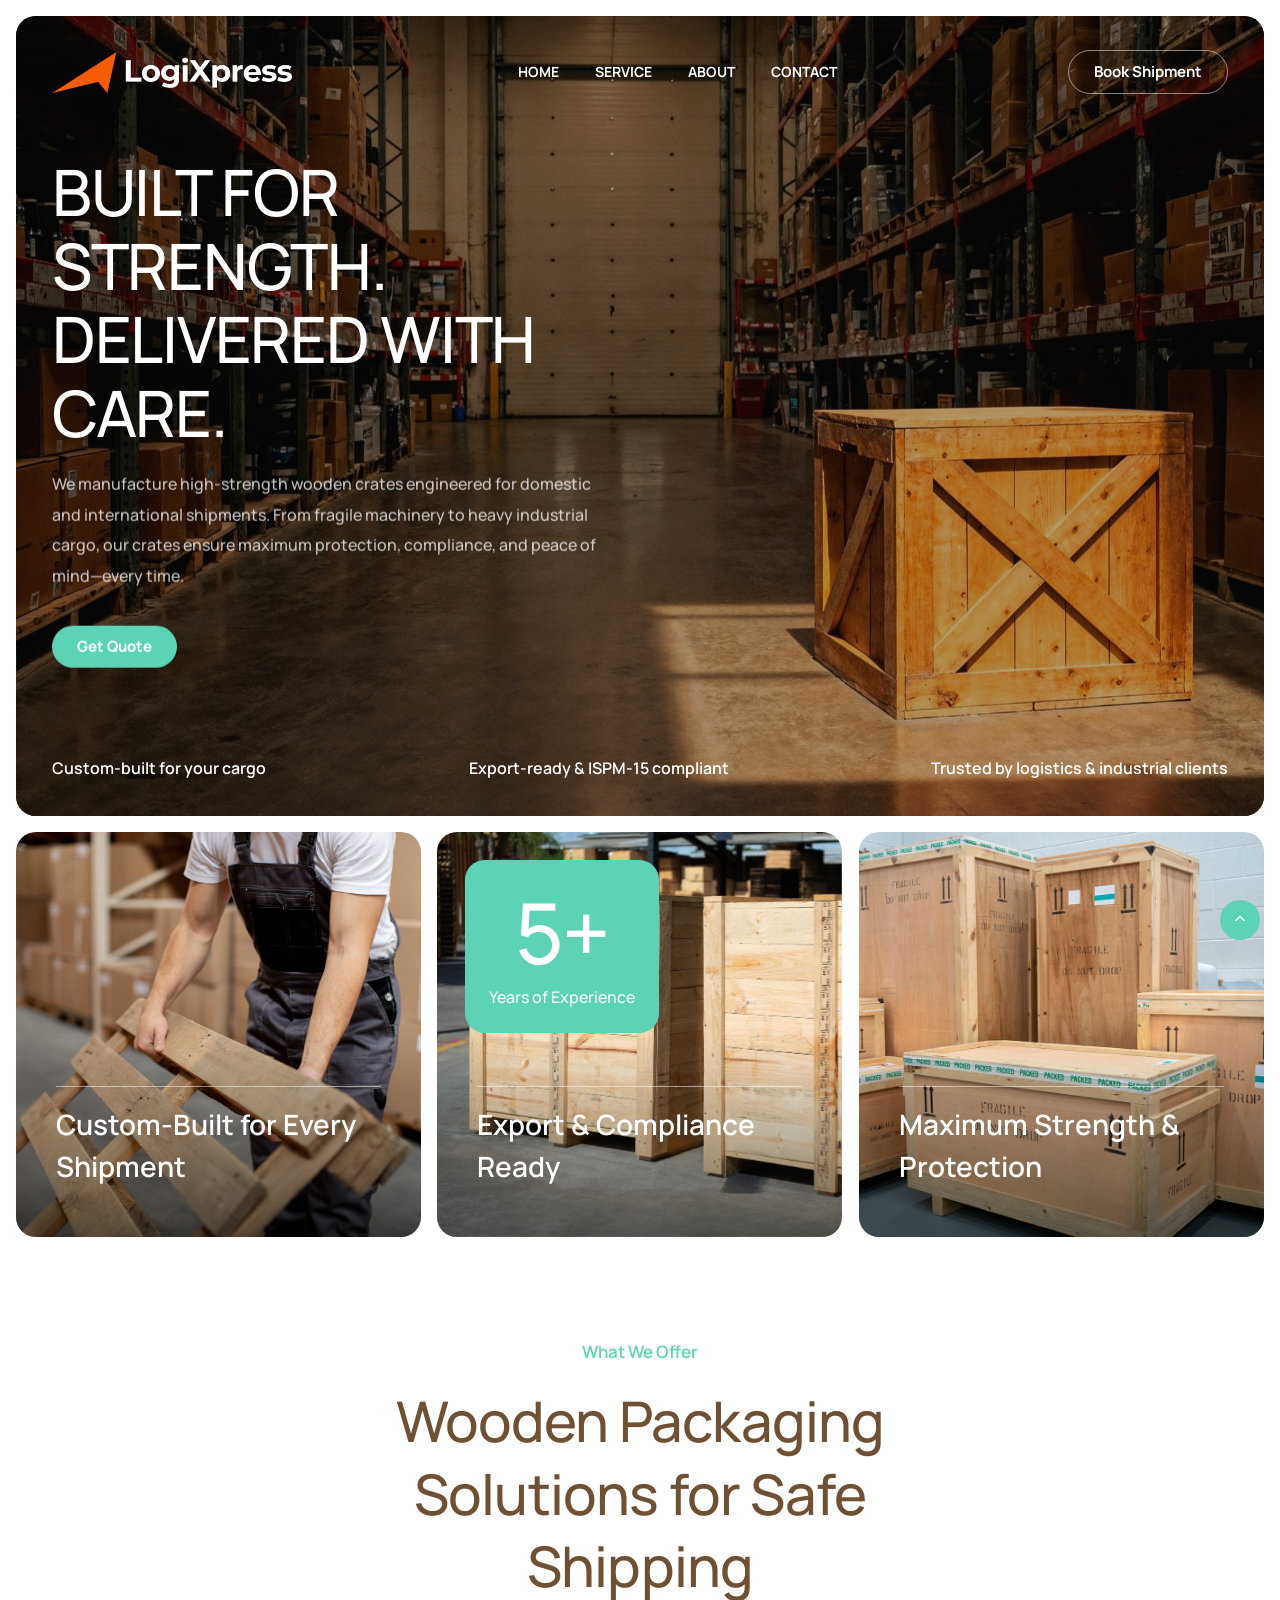
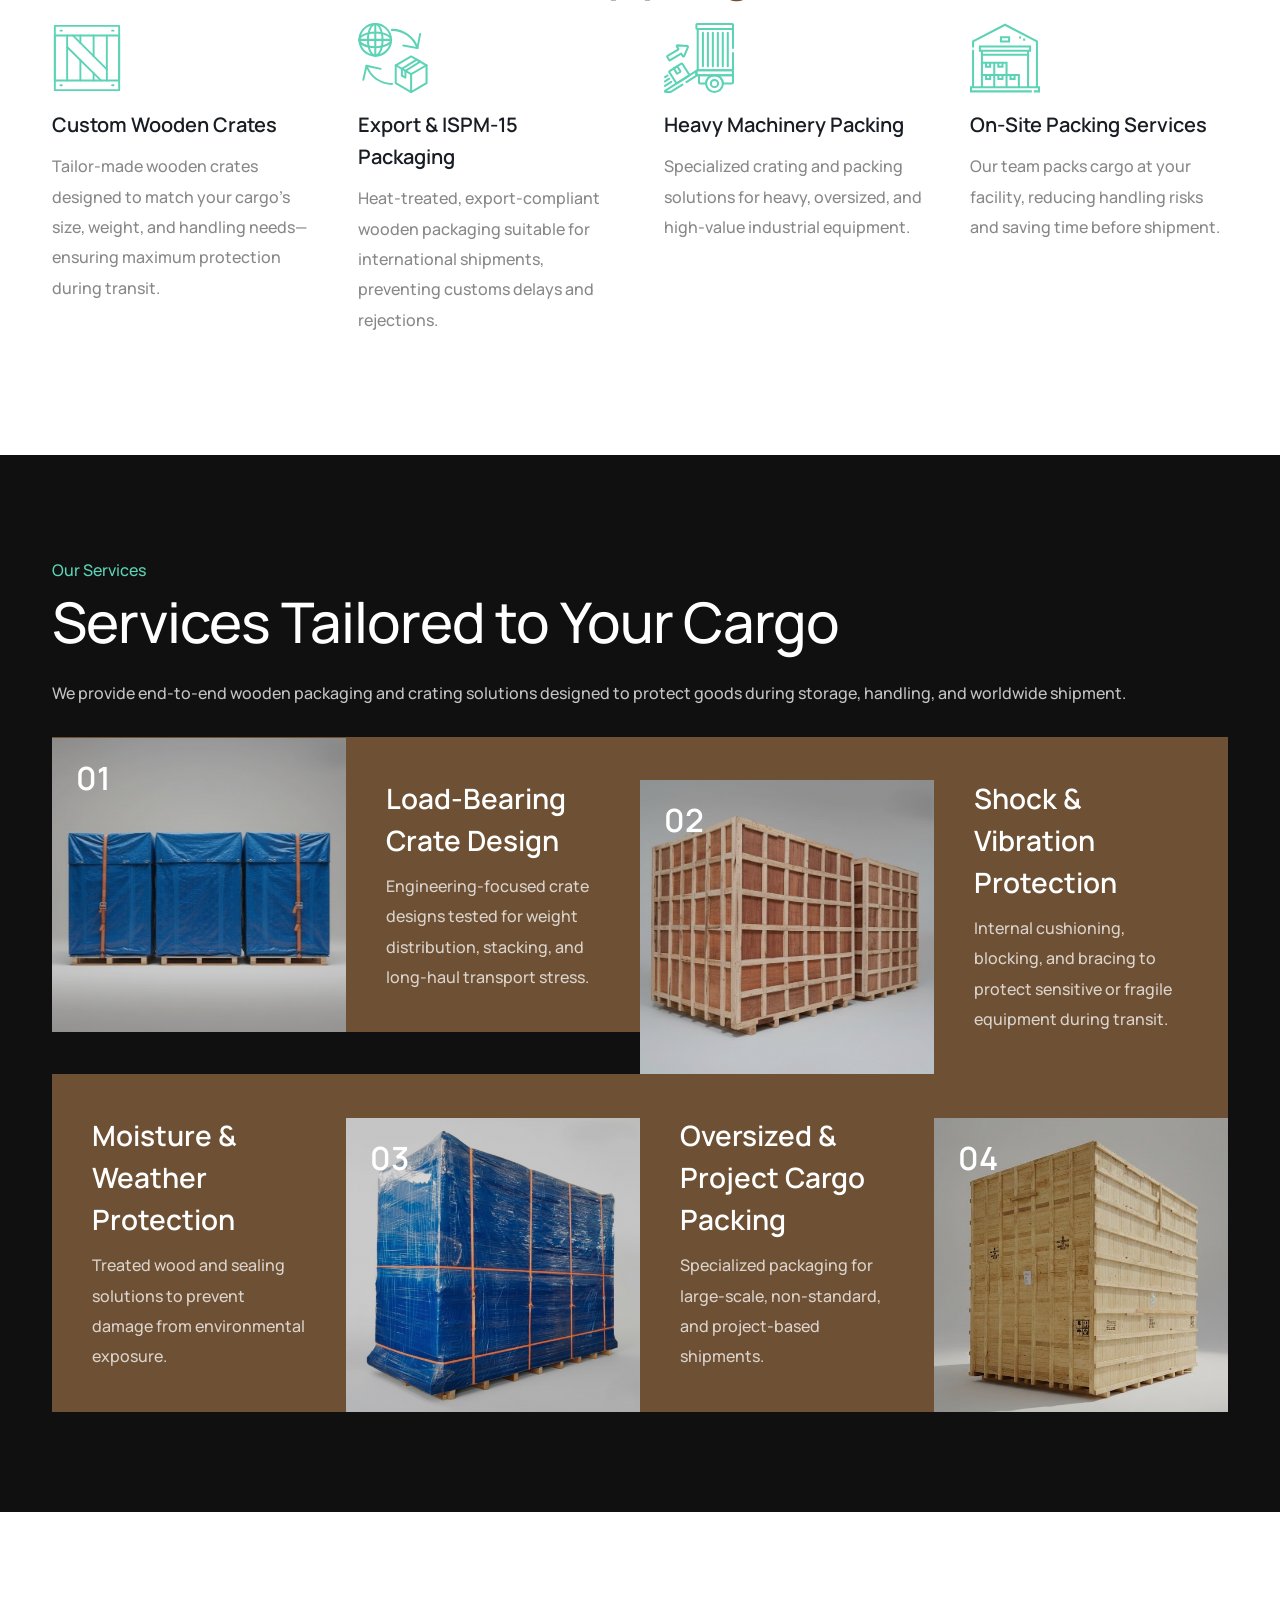
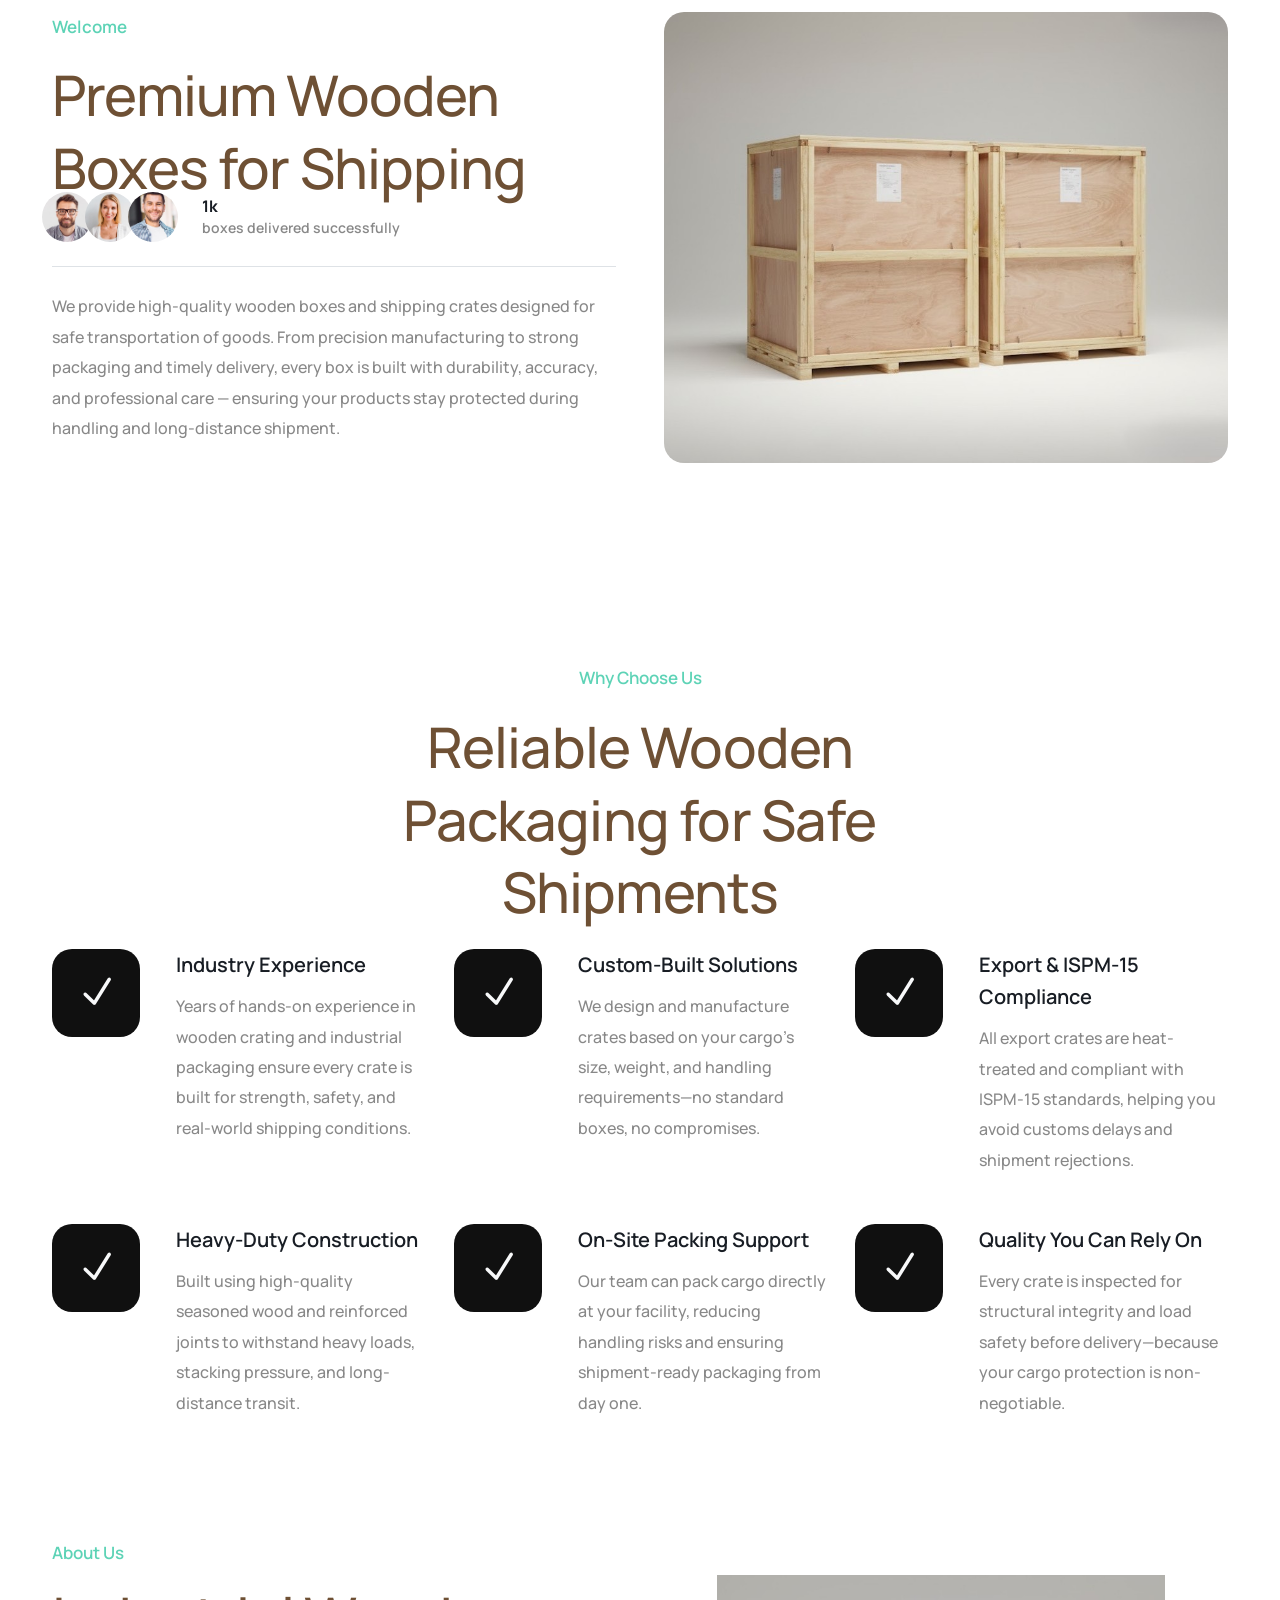
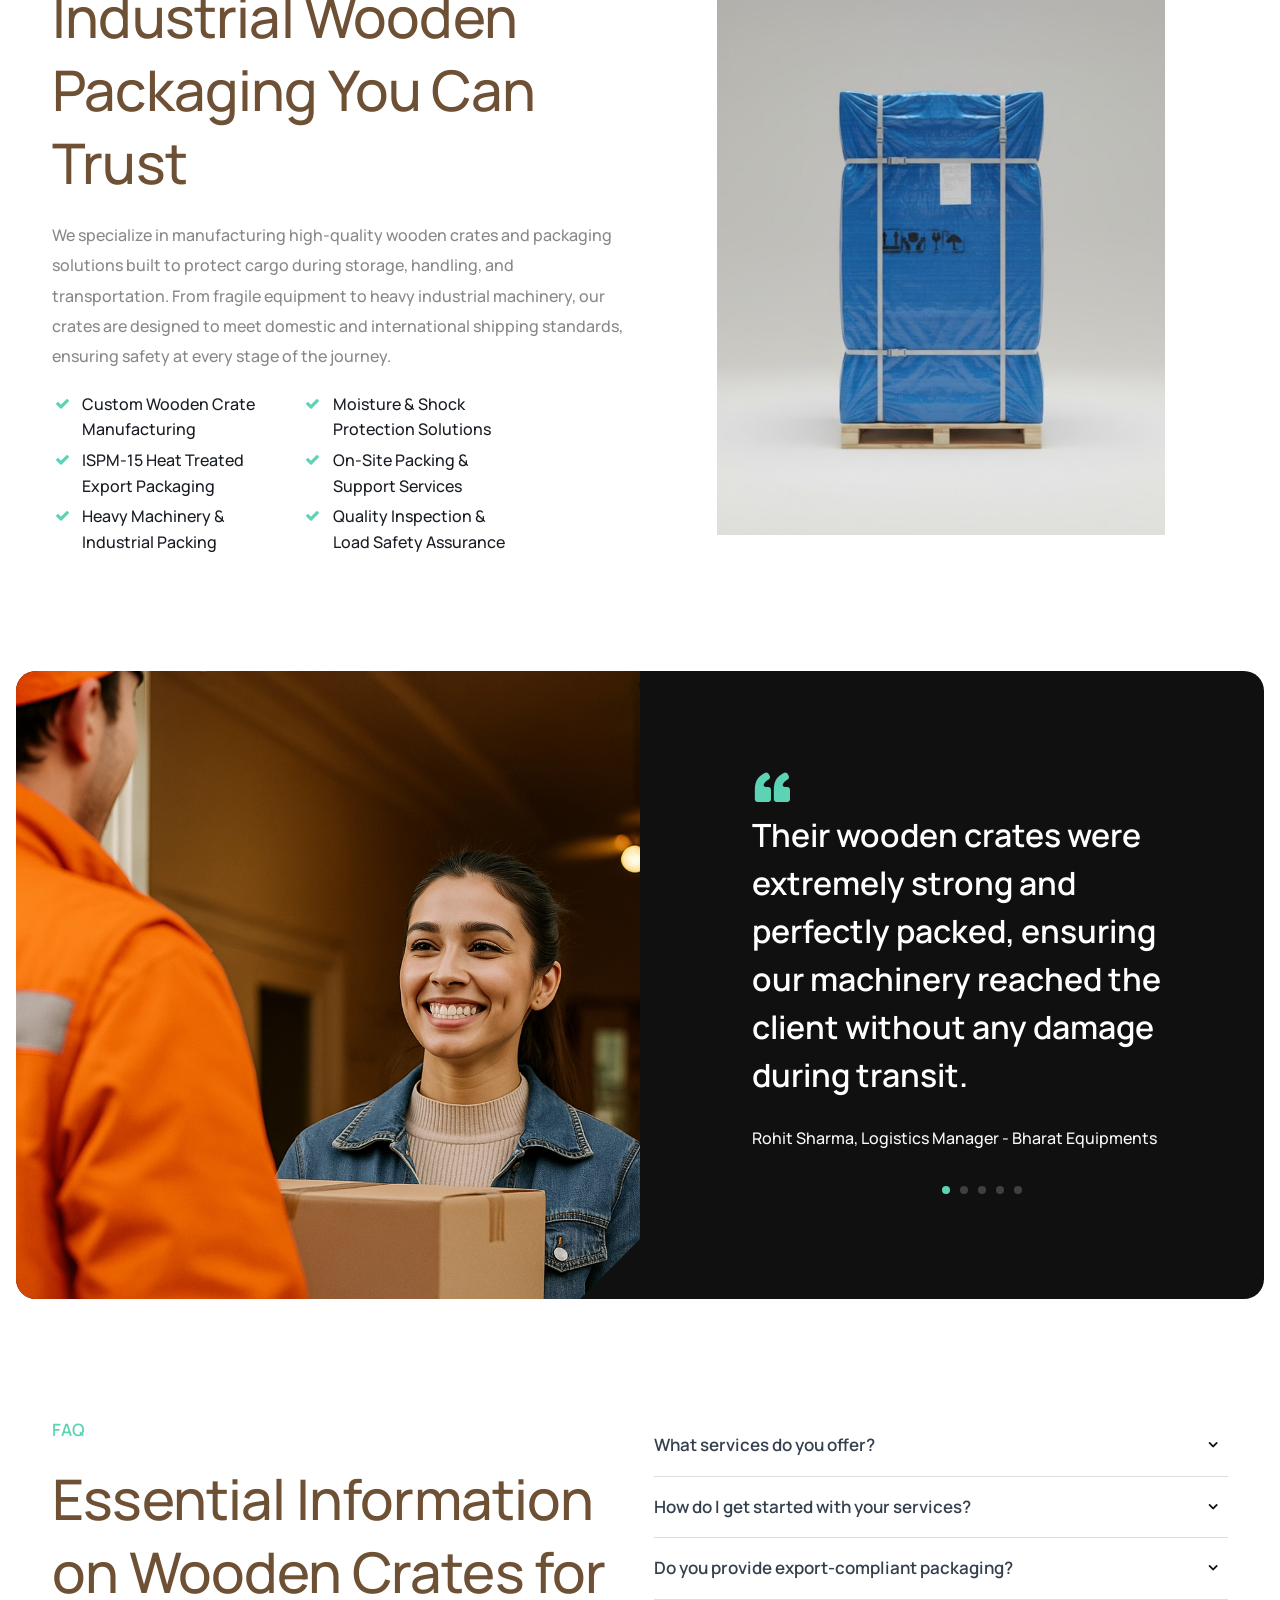
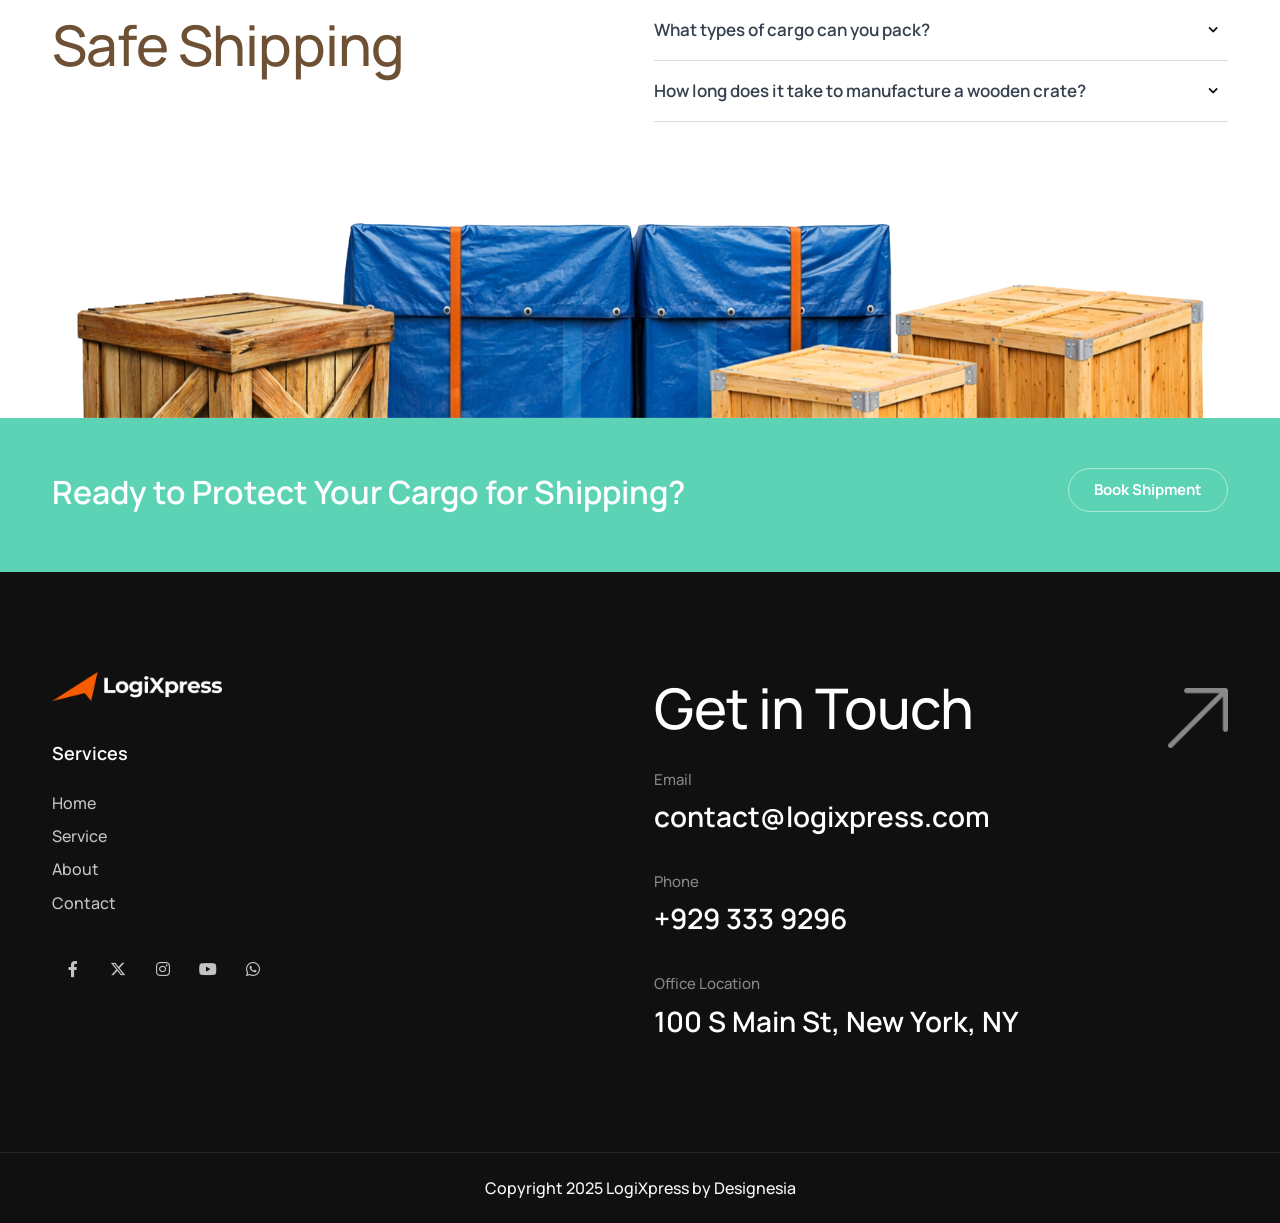
==== index.html @ d27d40cc "first commit" ====
<!DOCTYPE html>
<html lang="en">

<head>
    <title>LogiXpress - Transportation, Cargo & Logistics HTML Template</title>
    <link rel="icon" href="images/icon.webp" type="image/gif" sizes="16x16">
    <meta content="text/html;charset=utf-8" http-equiv="Content-Type">
    <meta content="width=device-width, initial-scale=1.0" name="viewport">
    <meta content="LogiXpress - Transportation, Cargo & Logistics HTML Template" name="description">
    <meta content="" name="keywords">
    <meta content="" name="author">
    <!-- CSS Files
    ================================================== -->
    <link href="css/bootstrap.min.css" rel="stylesheet" type="text/css" id="bootstrap">
    <link href="css/plugins.css" rel="stylesheet" type="text/css">
    <link href="css/swiper.css" rel="stylesheet" type="text/css">
    <link href="css/swiper-custom-1.css" rel="stylesheet" type="text/css">
    <link href="css/style.css" rel="stylesheet" type="text/css">
    <link href="css/coloring.css" rel="stylesheet" type="text/css">
    <!-- color scheme -->
    <link id="colors" href="css/colors/scheme-01.css" rel="stylesheet" type="text/css">

</head>

<body>
    <div id="wrapper">
        <a href="#" id="back-to-top"></a>

        <div id="de-loader"></div>

        <header class="header-static transparent mt-lg-4 pt-lg-2">
            <div class="container">
                <div class="row">
                    <div class="col-md-12">
                        <div class="de-flex sm-pt10">
                            <div class="de-flex-col">
                                <!-- logo begin -->
                                <div id="logo">
                                    <a href="index.html">
                                        <img class="logo-main" src="images/logo-white.webp" alt="">
                                        <img class="logo-scroll" src="images/logo-white.webp" alt="">
                                        <img class="logo-mobile" src="images/logo-white.webp" alt="">
                                    </a>
                                </div>
                                <!-- logo end -->
                            </div>
                            <div class="de-flex-col header-col-mid">
                                <!-- mainemenu begin -->
                                <ul id="mainmenu">
                                    <li><a class="menu-item" href="index.html">Home</a></li>
                                    <li><a class="menu-item" href="service-single.html">Service</a></li>
                                    <li><a class="menu-item" href="about.html">About</a></li>
                                    <li><a class="menu-item" href="contact.html">Contact</a></li>
                                </ul>
                                <!-- mainmenu end -->
                            </div>
                            <div class="de-flex-col">
                                <div class="menu_side_area">
                                    <a href="contact.html" class="btn-main btn-line fx-slide"><span>Book
                                            Shipment</span></a>
                                    <span id="menu-btn"></span>
                                </div>

                                <!-- <div id="btn-extra">
                                    <span></span>
                                    <span></span>
                                </div> -->
                            </div>
                        </div>
                    </div>
                </div>
            </div>
        </header>

        <div class="no-bottom no-top" id="content">

            <div id="top"></div>

            <section class="text-light no-top no-bottom relative rounded-1 overflow-hidden m-3">
                <div class="mh-800">
                    <div class="swiper">
                        <!-- Additional required wrapper -->
                        <div class="swiper-wrapper">

                            <!-- Slide 1 -->
                            <div class="swiper-slide">
                                <div class="swiper-inner" data-bgimage="url(images/slider/slider1.jpg)">
                                    <div class="sw-caption">
                                        <div class="container">
                                            <div class="row gx-5 align-items-center justify-content-between">
                                                <div class="col-lg-6">
                                                    <div class="sw-text-wrapper">
                                                        <h1 class="animated text-uppercase anim-order-1">Built for
                                                            Strength. Delivered with Care.</h1>

                                                        <div class="animated anim-order-2">
                                                            <p>We manufacture high-strength wooden crates engineered for
                                                                domestic and international shipments. From fragile
                                                                machinery to heavy industrial cargo, our crates ensure
                                                                maximum protection, compliance, and peace of mind—every
                                                                time.</p>

                                                            <div class="spacer-half"></div>

                                                            <a class="btn-main fx-slide animated fadeInUp anim-order-3"
                                                                style="background-color: #5DD3B6;"
                                                                href="booking.html"><span>Get Quote</span></a>

                                                        </div>
                                                    </div>
                                                </div>

                                            </div>
                                        </div>
                                    </div>

                                    <div class="abs w-100 bottom-0 z-2 pb-4 sm-hide">
                                        <div class="container">
                                            <div class="row">
                                                <div class="col-lg-12">
                                                    <div class="d-flex justify-content-between">
                                                        <div>
                                                            <h6>Custom-built for your cargo</h6>
                                                        </div>
                                                        <div>
                                                            <h6>Export-ready & ISPM-15 compliant</h6>
                                                        </div>
                                                        <div>
                                                            <h6>Trusted by logistics & industrial clients</h6>
                                                        </div>
                                                    </div>
                                                </div>
                                            </div>
                                        </div>
                                    </div>

                                    <div class="sw-overlay op-4"></div>
                                </div>
                            </div>

                            <!-- Slide 2 -->
                            <!-- <div class="swiper-slide">
                                <div class="swiper-inner" data-bgimage="url(images/slider/a2.webp)">
                                    <div class="sw-caption">
                                        <div class="container">
                                            <div class="row gx-5 align-items-center justify-content-between">
                                                <div class="col-lg-6">
                                                    <div class="sw-text-wrapper">
                                                        <h1 class="animated text-uppercase anim-order-1">Seamless Ship
                                                            Freight for Global Trade</h1>

                                                        <div class="animated anim-order-2">
                                                            <p>We partner with leading international shipping lines to
                                                                move your cargo across major trade routes. From full
                                                                containers to consolidated loads, we provide dependable
                                                                schedules and cost-efficient solutions worldwide.</p>

                                                            <div class="spacer-half"></div>

                                                            <a class="btn-main fx-slide animated fadeInUp anim-order-3"
                                                                href="booking.html"><span>Book Shipment</span></a>

                                                        </div>
                                                    </div>
                                                </div>
                                            </div>
                                        </div>
                                    </div>

                                    <div class="abs w-100 bottom-0 z-2 pb-4 sm-hide">
                                        <div class="container">
                                            <div class="row">
                                                <div class="col-lg-12">
                                                    <div class="d-flex justify-content-between">
                                                        <div>
                                                            <h6>Worldwide Port Access</h6>
                                                        </div>
                                                        <div>
                                                            <h6>Flexible Cargo Options</h6>
                                                        </div>
                                                        <div>
                                                            <h6>Secure Documentation</h6>
                                                        </div>
                                                        <div>
                                                            <h6>On-Time Delivery</h6>
                                                        </div>
                                                    </div>
                                                </div>
                                            </div>
                                        </div>
                                    </div>

                                    <div class="sw-overlay op-4"></div>
                                </div>
                            </div> -->

                        </div>

                        <!-- If we need pagination -->
                        <div class="swiper-pagination"></div>

                        <!-- If we need navigation buttons -->
                        <div class="swiper-button-prev"></div>
                        <div class="swiper-button-next"></div>
                    </div>
                </div>
            </section>

            <section class="mx-3 p-0">
                <div class="container-fluid">
                    <div class="row g-3">

                        <!-- First Item -->
                        <div class="col-lg-4 col-md-6">
                            <div>
                                <div class="hover rounded-1 relative overflow-hidden text-light wow zoomIn"
                                    data-wow-delay="0s">
                                    <div class="abs p-40 bottom-0 z-3">
                                        <h3 class="border-top pt-3">Custom-Built for Every Shipment</h3>
                                        <p class="mb-0 hover-mh-60">Every crate is designed to match your cargo’s size,
                                            weight, and handling requirements—no gaps.</p>
                                    </div>
                                    <img src="./images/feature1.jpg" class="w-100 hover-scale-1-2 wow scaleIn"
                                        data-wow-delay="0s" alt="">
                                    <div class="gradient-edge-bottom h-50 op-5"></div>
                                </div>
                            </div>
                        </div>

                        <!-- Second Item -->
                        <div class="col-lg-4 col-md-6">
                            <div>
                                <div class="hover rounded-1 relative overflow-hidden text-light wow zoomIn"
                                    data-wow-delay="0.2s">
                                    <div class="abs p-4 m-1 z-2">
                                        <div class="p-4 mb-4 bg-color text-light rounded-1 text-center wow fadeInRight"
                                            data-wow-delay="0.2s" style="background-color: #5DD3B6;">
                                            <h1 class="fs-84 mb-1">5+</h1>
                                            <div class="fs-16 lh-1-5">Years of Experience</div>
                                        </div>
                                    </div>
                                    <div class="abs p-40 bottom-0 z-3">
                                        <h3 class="border-top pt-3">Export & Compliance Ready</h3>
                                        <p class="mb-0 hover-mh-60">We build crates that meet ISPM-15 standards, making
                                            them safe for international shipping without delays.</p>
                                    </div>
                                    <img src="./images/feature2.jpg" class="w-100 hover-scale-1-2 wow scaleIn"
                                        data-wow-delay="0.2s" alt="">
                                    <div class="gradient-edge-bottom h-50 op-5"></div>
                                </div>
                            </div>
                        </div>

                        <!-- Third Item -->
                        <div class="col-lg-4 col-md-6">
                            <div>
                                <div class="hover rounded-1 relative overflow-hidden text-light wow zoomIn"
                                    data-wow-delay="0.4s">
                                    <div class="abs p-40 bottom-0 z-3">
                                        <h3 class="border-top pt-3">Maximum Strength & Protection</h3>
                                        <p class="mb-0 hover-mh-60">Made from high-grade seasoned wood and reinforced
                                            joints to handle heavy loads, stacking.</p>
                                    </div>
                                    <img src="./images/feature3.jpg" class="w-100 hover-scale-1-2 wow scaleIn"
                                        data-wow-delay="0.4s" alt="">
                                    <div class="gradient-edge-bottom h-50 op-5"></div>
                                </div>
                            </div>
                        </div>

                    </div>
                </div>
            </section>

            <section>
                <div class="container">
                    <div class="row g-4 justify-content-center">
                        <div class="col-lg-7 text-center">
                            <div class="subtitle wow fadeInUp" style="color: #5DD3B6;">What We Offer</div>
                            <h2 class="split" data-wow-delay=".2s" style="color: #6E5034;">Wooden Packaging Solutions
                                for Safe Shipping
                            </h2>
                        </div>
                    </div>

                    <div class="row g-4 gx-5">
                        <div class="col-lg-3 col-md-6 wow fadeInRight" data-wow-delay="0s">
                            <div class="d-block hover relative">
                                <img src="images/wooden-crate.svg" class="w-70px mb-3 hover-jello infinite" alt="">
                                <h4>Custom Wooden Crates</h4>
                                <p>Tailor-made wooden crates designed to match your cargo’s size, weight, and handling
                                    needs—ensuring maximum protection during transit.</p>
                            </div>
                        </div>

                        <div class="col-lg-3 col-md-6 wow fadeInRight" data-wow-delay=".2s">
                            <div class="d-block hover relative">
                                <img src="images/export.svg" class="w-70px mb-3 hover-jello infinite" alt="">
                                <h4>Export & ISPM-15 Packaging</h4>
                                <p>Heat-treated, export-compliant wooden packaging suitable for international shipments,
                                    preventing customs delays and rejections.</p>
                            </div>
                        </div>

                        <div class="col-lg-3 col-md-6 wow fadeInRight" data-wow-delay=".4s">
                            <div class="d-block hover relative">
                                <img src="images/heavy-machine.svg" class="w-70px mb-3 hover-jello infinite" alt="">
                                <h4>Heavy Machinery Packing</h4>
                                <p>Specialized crating and packing solutions for heavy, oversized, and high-value
                                    industrial equipment.</p>
                            </div>
                        </div>

                        <div class="col-lg-3 col-md-6 wow fadeInRight" data-wow-delay=".6s">
                            <div class="d-block hover relative">
                                <img src="images/on-site.svg" class="w-70px mb-3 hover-jello infinite" alt="">
                                <h4>On-Site Packing Services</h4>
                                <p>Our team packs cargo at your facility, reducing handling risks and saving time before
                                    shipment.</p>
                            </div>
                        </div>

                    </div>

                </div>
            </section>

            <section id="section-services" class="bg-dark text-light">
                <div class="container">
                    <div class="row g-4 align-items-center justify-content-between mb-2">
                        <div>
                            <div class="uptitle id-color wow fadeInUp" style="color: #5DD3B6;">Our Services</div>
                            <h2 class="split">Services Tailored to Your Cargo</h2>
                            <p>We provide end-to-end wooden packaging and crating solutions designed to protect goods
                                during storage, handling, and worldwide shipment.</p>
                        </div>
                        <!-- <div class="col-lg-4 text-lg-end">
                            <a class="btn-main" href="#">View All Services</a>
                        </div> -->
                    </div>

                    <div class="row g-0">
                        <div class="col-lg-6">
                            <a href="about.html" class="hover overflow-hidden bg-color text-light d-block"
                                style="background-color: #6E5034;">
                                <div class="row g-0 align-items-end">
                                    <div class="col-md-6">
                                        <div class="relative overflow-hidden">
                                            <h3 class="abs text-white fs-32 lh-1 p-4 top-0 start-0 z-3">01</h3>
                                            <div class="sw-overlay z-2 op-2"></div>
                                            <img src="images/service1.jpg" class="w-100 hover-scale-1-2" alt="">
                                        </div>
                                    </div>
                                    <div class="col-md-6">
                                        <div class="p-40">
                                            <h3>Load-Bearing Crate Design</h3>
                                            <p class="mb-0">Engineering-focused crate designs tested for weight
                                                distribution, stacking, and long-haul transport stress.</p>
                                        </div>
                                    </div>
                                </div>
                            </a>
                        </div>

                        <div class="col-lg-6">
                            <a href="about.html" class="hover overflow-hidden bg-color-2 text-light d-block"
                                style="background-color: #6E5034;">
                                <div class="row g-0 align-items-end">
                                    <div class="col-md-6">
                                        <div class="relative overflow-hidden">
                                            <h3 class="abs text-white fs-32 lh-1 p-4 top-0 start-0 z-3">02</h3>
                                            <div class="sw-overlay z-2 op-2"></div>
                                            <img src="images/service2.jpg" class="w-100 hover-scale-1-2" alt="">
                                        </div>
                                    </div>
                                    <div class="col-md-6">
                                        <div class="p-40">
                                            <h3>Shock & Vibration Protection</h3>
                                            <p class="mb-0">Internal cushioning, blocking, and bracing to protect
                                                sensitive or fragile equipment during transit.</p>
                                        </div>
                                    </div>
                                </div>
                            </a>
                        </div>

                        <div class="col-lg-6">
                            <a href="about.html" class="hover overflow-hidden bg-color text-light d-block"
                                style="background-color: #6E5034;">
                                <div class="row g-0 align-items-end">
                                    <div class="col-sm-6">
                                        <div class="p-40">
                                            <h3>Moisture & Weather Protection</h3>
                                            <p class="mb-0">Treated wood and sealing solutions to prevent
                                                damage from environmental exposure.</p>
                                        </div>
                                    </div>
                                    <div class="col-sm-6">
                                        <div class="relative overflow-hidden">
                                            <h3 class="abs text-white fs-32 lh-1 p-4 top-0 start-0 z-3">03</h3>
                                            <div class="sw-overlay z-2 op-2"></div>
                                            <img src="images/service3.jpg" class="w-100 hover-scale-1-2" alt="">
                                        </div>
                                    </div>
                                </div>
                            </a>
                        </div>

                        <div class="col-lg-6">
                            <a href="about.html" class="hover overflow-hidden bg-color-2 text-light d-block"
                                style="background-color: #6E5034;">
                                <div class="row g-0 align-items-end">
                                    <div class="col-sm-6">
                                        <div class="p-40">
                                            <h3>Oversized & Project Cargo Packing</h3>
                                            <p class="mb-0">Specialized packaging for large-scale, non-standard, and
                                                project-based shipments.</p>
                                        </div>
                                    </div>
                                    <div class="col-sm-6">
                                        <div class="relative overflow-hidden">
                                            <h3 class="abs text-white fs-32 lh-1 p-4 top-0 start-0 z-3">04</h3>
                                            <div class="sw-overlay z-2 op-2"></div>
                                            <img src="images/service4.jpg" class="w-100 hover-scale-1-2" alt="">
                                        </div>
                                    </div>
                                </div>
                            </a>
                        </div>
                    </div>


                </div>
            </section>

            <!-- <section aria-label="section" class="p-0 mx-3 rounded-1 overflow-hidden">
                <div class="container-fluid">
                    <div class="row">
                        <div class="col-lg-12">
                            <a class="d-block hover popup-youtube" href="https://www.youtube.com/watch?v=FikkQTfbaOs">
                                <div class="relative overflow-hidden">
                                    <div class="absolute start-0 w-100 abs-middle fs-36 text-white text-center z-2">
                                        <div class="player bg-dark border-0 circle wow fadeInUp"><span></span></div>
                                    </div>
                                    <div class="absolute w-100 h-100 top-0 bg-dark hover-op-05"></div>
                                    <img src="images/background/1.webp" class="w-100 hover-scale-1-1" alt="">
                                </div>
                            </a>
                        </div>
                    </div>
                </div>
            </section> -->

            <section id="section-about" class="relative">
                <!-- <div class="gradient-edge-top color h-50 op-3"></div> -->
                <div class="container relative z-1">
                    <div class="row g-4 gx-5">
                        <div class="col-lg-6">
                            <div class="h-100 relative">

                                <div class="subtitle id-color wow fadeInUp" data-wow-delay=".2s"
                                    style="color: #5DD3B6;">Welcome</div>
                                <h2 class="split" style="color: #6E5034;" data-wow-delay=".4s">Premium Wooden Boxes for
                                    Shipping</h2>

                                <div class="abs ol-lg-12 pos-sm-relative bottom-0">
                                    <div class="d-flex align-items-center justify-content-between border-bottom pb-4 mb-4 c wow fadeInUp"
                                        data-wow-delay=".9s">
                                        <div class="d-flex align-items-center">
                                            <div class="me-4">
                                                <img src="images/testimonial/1.webp" class="w-50px circle ms-min-10"
                                                    alt="">
                                                <img src="images/testimonial/2.webp" class="w-50px circle ms-min-10"
                                                    alt="">
                                                <img src="images/testimonial/3.webp" class="w-50px circle ms-min-10"
                                                    alt="">
                                            </div>

                                            <div class="fw-600 fs-14 lh-1-5"><span
                                                    class="fs-16 fw-bold text-dark">1k</span><br>boxes delivered
                                                successfully</div>
                                        </div>
                                    </div>
                                    <p class="wow fadeInUp" data-wow-delay=".9s">We provide high-quality wooden boxes
                                        and shipping crates designed for safe transportation of goods. From precision
                                        manufacturing to strong packaging and timely delivery, every box is built with
                                        durability, accuracy, and professional care — ensuring your products stay
                                        protected during handling and long-distance shipment.
                                    </p>

                                </div>
                            </div>
                        </div>

                        <div class="col-lg-6">
                            <div class="relative">
                                <img src="images/home-about-2.jpg" class="w-100 rounded-1 wow fadeInUp"
                                    data-wow-delay=".7s" alt="">
                            </div>
                        </div>
                    </div>
                </div>

            </section>

            <!-- <section class="mx-3 mt-3 p-0">
                <div class="container-fluid relative z-1">
                    <div class="row g-3">
                        <div class="col-lg-6">
                            <div class="h-100 relative bg-color p-5 text-light rounded-1">

                                <div class="subtitle wow fadeInUp" data-wow-delay=".2s">Track Your Package</div>
                                <h2 class="split" data-wow-delay=".4s">Quick Tracking</h2>

                                <div class="row align-items-center justify-content-end">
                                    <div class="col-md-9 col-sm-8">
                                        <div class="hover-underline">
                                            <input class="form-underline mb-0 no-border fs-18" id='order_id'
                                                name='order_id' placeholder="enter your order number here..."
                                                type='text'>
                                        </div>
                                    </div>
                                    <div class="col-md-3 col-sm-4">
                                        <a class="btn-main bg-white text-dark fx-slide w-100"
                                            href="track-result.html"><span>Track It</span></a>
                                    </div>
                                </div>

                                <div class="abs col-lg-6 pos-sm-relative bottom-0 mb-5">
                                    <p class="wow fadeInUp" data-wow-delay=".6s">Track your package with our trusted
                                        logistics service. From pickup to delivery, we provide updates, secure handling,
                                        and visibility so your shipment arrives safely and on time.</p>
                                </div>

                                <img src="images/misc/c2.webp" class="w-50 abs bottom-0 end-0 wow scaleIn"
                                    data-wow-duration="2s" alt="">
                            </div>
                        </div>

                        <div class="col-lg-6">
                            <div class="relative">
                                <div
                                    class="m-5 p-40 overlay-black-6 bg-blur abs bottom-0 mb-5 rounded-1 text-white z-2 xs-hide">
                                    <p>“We’ve trusted this logistics company for years, and they never disappoint. Every
                                        shipment is handled with care, delivered on time, and supported with clear
                                        tracking. Their team makes global shipping simple, reliable, and stress-free for
                                        our business.”</p>

                                    <div class="d-flex align-items-center">
                                        <div>
                                            <img src="images/testimonial/2.webp" class="w-40px h-auto me-4 circle"
                                                alt="">
                                        </div>
                                        <div class="lh-1-5">
                                            <div class="fw-600">Sarah Johnson</div>
                                            <div class="fs-14 op-6">Store Owner</div>
                                        </div>
                                    </div>

                                    <div class="abs bottom-0 end-0">
                                        <i class="fa fa-quote-right id-color fs-40 m-3 p-2"></i>
                                    </div>
                                </div>

                                <div class="bg-light relative overflow-hidden rounded-1">
                                    <img src="images/misc/s4.webp" class="w-100 wow scaleIn" data-wow-duration="2s"
                                        alt="">
                                </div>

                            </div>
                        </div>
                    </div>
                </div>

            </section> -->

            <section id="section-why-choose-us" class="relative mx-3 rounded-1 overflow-hidden">
                <!-- <div class="gradient-edge-top color h-50 op-2"></div> -->
                <div class="container">
                    <div class="row g-4 justify-content-center">
                        <div class="col-lg-7 text-center">
                            <div class="subtitle wow fadeInUp" style="color: #5DD3B6;">Why Choose Us</div>
                            <h2 class="split" data-wow-delay=".2s" style="color: #6E5034;">Reliable Wooden Packaging for
                                Safe Shipments</h2>
                        </div>
                    </div>

                    <div class="row g-4">

                        <div class="col-lg-4 col-md-6 wow fadeInUp">
                            <div class="relative">
                                <i class="abs fs-40 p-4 bg-dark icon_check rounded-1 text-light"></i>
                                <div class="ps-100 ms-4">
                                    <h4>Industry Experience</h4>
                                    <p>Years of hands-on experience in wooden crating and industrial packaging ensure
                                        every crate
                                        is built for strength, safety, and real-world shipping conditions.</p>
                                </div>
                            </div>
                        </div>

                        <div class="col-lg-4 col-md-6 wow fadeInUp">
                            <div class="relative">
                                <i class="abs fs-40 p-4 bg-dark icon_check rounded-1 text-light"></i>
                                <div class="ps-100 ms-4">
                                    <h4>Custom-Built Solutions</h4>
                                    <p>We design and manufacture crates based on your cargo’s size, weight, and handling
                                        requirements—no standard boxes, no compromises.</p>
                                </div>
                            </div>
                        </div>

                        <div class="col-lg-4 col-md-6 wow fadeInUp">
                            <div class="relative">
                                <i class="abs fs-40 p-4 bg-dark icon_check rounded-1 text-light"></i>
                                <div class="ps-100 ms-4">
                                    <h4>Export & ISPM-15 Compliance</h4>
                                    <p>All export crates are heat-treated and compliant with ISPM-15 standards, helping
                                        you avoid
                                        customs delays and shipment rejections.</p>
                                </div>
                            </div>
                        </div>

                        <div class="col-lg-4 col-md-6 wow fadeInUp">
                            <div class="relative">
                                <i class="abs fs-40 p-4 bg-dark icon_check rounded-1 text-light"></i>
                                <div class="ps-100 ms-4">
                                    <h4>Heavy-Duty Construction</h4>
                                    <p>Built using high-quality seasoned wood and reinforced joints to withstand heavy
                                        loads,
                                        stacking pressure, and long-distance transit.</p>
                                </div>
                            </div>
                        </div>

                        <div class="col-lg-4 col-md-6 wow fadeInUp">
                            <div class="relative">
                                <i class="abs fs-40 p-4 bg-dark icon_check rounded-1 text-light"></i>
                                <div class="ps-100 ms-4">
                                    <h4>On-Site Packing Support</h4>
                                    <p>Our team can pack cargo directly at your facility, reducing handling risks and
                                        ensuring
                                        shipment-ready packaging from day one.</p>
                                </div>
                            </div>
                        </div>

                        <div class="col-lg-4 col-md-6 wow fadeInUp">
                            <div class="relative">
                                <i class="abs fs-40 p-4 bg-dark icon_check rounded-1 text-light"></i>
                                <div class="ps-100 ms-4">
                                    <h4>Quality You Can Rely On</h4>
                                    <p>Every crate is inspected for structural integrity and load safety before
                                        delivery—because
                                        your cargo protection is non-negotiable.</p>
                                </div>
                            </div>
                        </div>

                    </div>
                </div>
            </section>


            <section id="section-about" class="relative pt-0">
                <div class="container">
                    <div class="row g-4 align-items-center">
                        <div class="col-lg-6">
                            <div class="subtitle s2 mb-3 wow fadeInUp" data-wow-delay=".0s" style="color: #5DD3B6;">
                                About Us</div>
                            <h2 class="split" data-wow-delay=".2s" style="color: #6E5034;">Industrial Wooden Packaging
                                You Can Trust</h2>

                            <p class="wow fadeInUp" data-wow-delay=".6s">
                                We specialize in manufacturing high-quality wooden crates and packaging solutions built
                                to protect cargo during storage, handling, and transportation. From fragile equipment to
                                heavy industrial machinery, our crates are designed to meet domestic and international
                                shipping standards, ensuring safety at every stage of the journey.
                            </p>

                            <div class="row g-4">
                                <div class="col-md-5 wow fadeInUp" data-wow-delay=".8s">
                                    <ul class="ul-check text-dark">
                                        <li>Custom Wooden Crate Manufacturing</li>
                                        <li>ISPM-15 Heat Treated Export Packaging</li>
                                        <li>Heavy Machinery & Industrial Packing</li>
                                    </ul>
                                </div>

                                <div class="col-md-5 wow fadeInUp" data-wow-delay=".8s">
                                    <ul class="ul-check text-dark">
                                        <li>Moisture & Shock Protection Solutions</li>
                                        <li>On-Site Packing & Support Services</li>
                                        <li>Quality Inspection & Load Safety Assurance</li>
                                    </ul>
                                </div>
                            </div>
                        </div>

                        <div class="col-lg-6">
                            <img src="images/home-about.jpg" class="w-100"
                                style="max-height: 560px; object-fit: contain;" alt="Air Cargo Logistics Service">
                        </div>
                    </div>
                </div>
            </section>

            <!-- <section class="pt-0 overflow-hidden">

                <div class="container-fluid">
                    <div class="row">
                        <div class="col-lg-12">
                            <div class="owl-custom-nav menu-float" data-target="#carousel-1">
                                <a class="btn-next"></a>
                                <a class="btn-prev"></a>

                                <div id="carousel-1" class="owl-2-cols-center owl-carousel owl-theme">

                                    <div class="item">
                                        <a href="about.html">
                                            <div class="hover rounded-1 relative overflow-hidden text-light">
                                                <div class="abs p-40 bottom-0 z-3 w-50">
                                                    <h3>Advanced Real Time Tracking System</h3>
                                                    <p class="mb-0 hover-mh-60">Home Installation</p>
                                                </div>
                                                <img src="images/misc/l1.webp" class="w-100 hover-scale-1-2" alt="">
                                                <div class="gradient-edge-bottom h-50 op-5"></div>
                                            </div>
                                        </a>
                                    </div>
                                    <div class="item">
                                        <a href="about.html">
                                            <div class="hover rounded-1 relative overflow-hidden text-light">
                                                <div class="abs p-40 bottom-0 z-3 w-50">
                                                    <h3>Advanced Real Time Tracking System</h3>
                                                    <p class="mb-0 hover-mh-60">Home Installation</p>
                                                </div>
                                                <img src="images/misc/l2.webp" class="w-100 hover-scale-1-2" alt="">
                                                <div class="gradient-edge-bottom h-50 op-5"></div>
                                            </div>
                                        </a>
                                    </div>
                                    <div class="item">
                                        <a href="about.html">
                                            <div class="hover rounded-1 relative overflow-hidden text-light">
                                                <div class="abs p-40 bottom-0 z-3 w-50">
                                                    <h3>Advanced Real Time Tracking System</h3>
                                                    <p class="mb-0 hover-mh-60">Home Installation</p>
                                                </div>
                                                <img src="images/misc/l3.webp" class="w-100 hover-scale-1-2" alt="">
                                                <div class="gradient-edge-bottom h-50 op-5"></div>
                                            </div>
                                        </a>
                                    </div>

                                </div>
                            </div>
                        </div>
                    </div>
                </div>

            </section> -->

            <section class="text-light bg-dark no-top no-bottom overflow-hidden mx-3 mb-3 rounded-1">
                <div class="container-fluid position-relative half-fluid">
                    <div class="container">
                        <div class="row">
                            <!-- Image -->
                            <div class="col-lg-6 position-lg-absolute left-half h-100">
                                <div class="triangle-bottomright-dark"></div>
                                <div class="image" data-bgimage="url(images/misc/s7.webp) center"></div>
                            </div>
                            <!-- Text -->
                            <div class="col-lg-5 offset-lg-7">
                                <div class="me-lg-3">
                                    <div class="py-5 my-5">
                                        <div class="owl-single-dots owl-carousel owl-theme">

                                            <div class="item">
                                                <i class="icofont-quote-left id-color fs-40 mb-4 wow fadeInUp"
                                                    style="color: #5DD3B6;"></i>
                                                <h3 class="mb-4 wow fadeInUp fs-32">Their wooden crates were extremely
                                                    strong and perfectly packed, ensuring our machinery reached the
                                                    client without any damage during transit.</h3>
                                                <span class="wow fadeInUp">Rohit Sharma, Logistics Manager - Bharat
                                                    Equipments</span>
                                            </div>

                                            <div class="item">
                                                <i class="icofont-quote-left id-color fs-40 mb-4 wow fadeInUp"
                                                    style="color: #5DD3B6;"></i>
                                                <h3 class="mb-4 wow fadeInUp fs-32">We needed custom-sized wooden boxes
                                                    urgently for export shipments. The quality, finishing, and delivery
                                                    time were excellent.</h3>
                                                <span class="wow fadeInUp">Neha Kapoor, Operations Head - ExportHub
                                                    India</span>
                                            </div>

                                            <div class="item">
                                                <i class="icofont-quote-left id-color fs-40 mb-4 wow fadeInUp"
                                                    style="color: #5DD3B6;"></i>
                                                <h3 class="mb-4 wow fadeInUp fs-32">The packaging was well-designed and
                                                    very secure. Our fragile products were protected perfectly inside
                                                    the wooden boxes.</h3>
                                                <span class="wow fadeInUp">Amit Verma, Supply Officer - SafePack
                                                    Traders</span>
                                            </div>

                                            <div class="item">
                                                <i class="icofont-quote-left id-color fs-40 mb-4 wow fadeInUp"
                                                    style="color: #5DD3B6;"></i>
                                                <h3 class="mb-4 wow fadeInUp fs-32">Their team made heavy-duty wooden
                                                    pallets and crates for our warehouse operations. Strong material and
                                                    great durability.</h3>
                                                <span class="wow fadeInUp">Sandeep Singh, Warehouse Manager - SteelCore
                                                    Industries</span>
                                            </div>

                                            <div class="item">
                                                <i class="icofont-quote-left id-color fs-40 mb-4 wow fadeInUp"
                                                    style="color: #5DD3B6;"></i>
                                                <h3 class="mb-4 wow fadeInUp fs-32">Best wooden box manufacturer we’ve
                                                    worked with. Proper fumigation, export standards, and great support
                                                    throughout the process.</h3>
                                                <span class="wow fadeInUp">Priya Iyer, Director - GlobalShip
                                                    Exports</span>
                                            </div>

                                        </div>
                                    </div>
                                </div>


                            </div>
                        </div>
                    </div>
                </div>
            </section>

            <section>
                <div class="container">

                    <div class="row g-4">
                        <div class="col-lg-6">
                            <div class="subtitle id-color" style="color:#5DD3B6;">FAQ</div>
                            <h2 class="split" style="color: #6E5034;">
                                Essential Information on Wooden Crates for Safe Shipping
                            </h2>
                        </div>

                        <div class="col-lg-6">
                            <div class="de-tab">
                                <!-- <ul class="d-tab-nav mb-4">
                                    <li class="active-tab">Shipping & Delivery</li>
                                    <li>Tracking & Support</li>
                                    <li>Billing & Documentation</li>
                                </ul> -->
                                <ul class="d-tab-content">
                                    <li>
                                        <div class="accordion">
                                            <div class="accordion-section">

                                                <div class="accordion-section-title" data-tab="#accordion-a1">
                                                    What services do you offer?
                                                </div>
                                                <div class="accordion-section-content" id="accordion-a1">
                                                    We manufacture custom wooden crates, export packaging, ISPM-15
                                                    heat-treated crates,
                                                    and provide industrial and on-site packing solutions for shipments
                                                    of all sizes.
                                                </div>

                                                <div class="accordion-section-title" data-tab="#accordion-a2">
                                                    How do I get started with your services?
                                                </div>
                                                <div class="accordion-section-content" id="accordion-a2">
                                                    Contact us with your cargo details such as size, weight, and
                                                    destination. Our team
                                                    will recommend the right crate design and provide a clear quotation.
                                                </div>

                                                <div class="accordion-section-title" data-tab="#accordion-a3">
                                                    Do you provide export-compliant packaging?
                                                </div>
                                                <div class="accordion-section-content" id="accordion-a3">
                                                    Yes, all our export crates are heat-treated and compliant with
                                                    ISPM-15 standards,
                                                    making them suitable for international shipments.
                                                </div>

                                                <div class="accordion-section-title" data-tab="#accordion-a4">
                                                    What types of cargo can you pack?
                                                </div>
                                                <div class="accordion-section-content" id="accordion-a4">
                                                    We pack machinery, industrial equipment, fragile goods, heavy cargo,
                                                    and
                                                    non-standard shipments requiring custom wooden packaging.
                                                </div>

                                                <div class="accordion-section-title" data-tab="#accordion-a5">
                                                    How long does it take to manufacture a wooden crate?
                                                </div>
                                                <div class="accordion-section-content" id="accordion-a5">
                                                    Production timelines depend on crate size and complexity. Standard
                                                    crates are
                                                    usually completed within 2–5 working days, while custom or
                                                    heavy-duty crates may
                                                    take slightly longer.
                                                </div>

                                            </div>
                                        </div>
                                    </li>

                                    <!-- <li>
                                        <div class="accordion">
                                            <div class="accordion-section">
                                                <div class="accordion-section-title" data-tab="#accordion-b1">
                                                    How can I track my shipment?
                                                </div>
                                                <div class="accordion-section-content" id="accordion-b1">
                                                    You can track your package using our online tracking system with
                                                    your shipment ID or booking number.
                                                </div>

                                                <div class="accordion-section-title" data-tab="#accordion-b2">
                                                    Do you provide real-time updates?
                                                </div>
                                                <div class="accordion-section-content" id="accordion-b2">
                                                    Yes, we provide real-time cargo updates via email, SMS, or our
                                                    mobile app so you know your shipment status at all times.
                                                </div>

                                                <div class="accordion-section-title" data-tab="#accordion-b3">
                                                    What if my package is delayed?
                                                </div>
                                                <div class="accordion-section-content" id="accordion-b3">
                                                    In case of delays, our customer support team will notify you
                                                    immediately and provide the next available shipping option.
                                                </div>

                                                <div class="accordion-section-title" data-tab="#accordion-b4">
                                                    Can I change the delivery address after booking?
                                                </div>
                                                <div class="accordion-section-content" id="accordion-b4">
                                                    Yes, address changes are possible before dispatch. Once shipped,
                                                    changes may incur extra costs depending on the route.
                                                </div>

                                                <div class="accordion-section-title" data-tab="#accordion-b5">
                                                    Do you offer customer support 24/7?
                                                </div>
                                                <div class="accordion-section-content" id="accordion-b5">
                                                    Yes, our logistics support team is available 24/7 to assist with
                                                    shipment inquiries, tracking, and urgent requests.
                                                </div>
                                            </div>
                                        </div>
                                    </li>
                                    <li>
                                        <div class="accordion">
                                            <div class="accordion-section">
                                                <div class="accordion-section-title" data-tab="#accordion-c1">
                                                    What payment methods do you accept?
                                                </div>
                                                <div class="accordion-section-content" id="accordion-c1">
                                                    We accept bank transfers, credit cards, PayPal, and corporate
                                                    billing accounts for approved clients.
                                                </div>

                                                <div class="accordion-section-title" data-tab="#accordion-c2">
                                                    Do you provide shipping invoices?
                                                </div>
                                                <div class="accordion-section-content" id="accordion-c2">
                                                    Yes, every shipment includes a detailed invoice with freight
                                                    charges, customs fees, and handling costs.
                                                </div>

                                                <div class="accordion-section-title" data-tab="#accordion-c3">
                                                    How do customs duties and taxes work?
                                                </div>
                                                <div class="accordion-section-content" id="accordion-c3">
                                                    Duties and taxes are calculated based on the destination country’s
                                                    regulations. We assist with documentation and customs clearance.
                                                </div>

                                                <div class="accordion-section-title" data-tab="#accordion-c4">
                                                    Can I request a cost breakdown?
                                                </div>
                                                <div class="accordion-section-content" id="accordion-c4">
                                                    Absolutely. We provide a transparent cost breakdown for shipping,
                                                    including freight, handling, and clearance charges.
                                                </div>

                                                <div class="accordion-section-title" data-tab="#accordion-c5">
                                                    Do you offer credit terms for businesses?
                                                </div>
                                                <div class="accordion-section-content" id="accordion-c5">
                                                    Yes, we provide flexible billing and credit terms for qualified
                                                    business accounts upon approval.
                                                </div>
                                            </div>
                                        </div>
                                    </li> -->
                                </ul>
                            </div>
                        </div>
                    </div>
                </div>
            </section>


            <section class="p-0 overflow-hidden" aria-label="section">
                <div class="container">
                    <div class="row">
                        <div class="col-lg-12">
                            <img src="images/footer-bg.png" class="w-100 wow fadeInUp" alt="">
                        </div>
                    </div>
                </div>
            </section>

            <section class="bg-color text-light pt-50 pb-50" style="background-color: #5DD3B6;">
                <div class="container">
                    <div class="row g-4">
                        <div class="col-md-9">
                            <h3 class="mb-0 fs-32 split">Ready to Protect Your Cargo for Shipping?</h3>
                        </div>
                        <div class="col-lg-3 text-lg-end">
                            <a class="btn-main fx-slide btn-line wow fadeInRight" data-wow-delay=".2s"
                                href="contact.html"><span>Book Shipment</span></a>
                        </div>
                    </div>
                </div>
            </section>
        </div>

        <footer class="text-light section-dark">
            <div class="container">
                <div class="row g-4 justify-content-between">
                    <div class="col-md-6">
                        <img src="images/logo-white.webp" class="w-170px mb-2" alt="">
                        <div class="spacer-single"></div>
                        <div class="row g-4">
                            <div class="col-md-6">
                                <div class="widget">
                                    <h5>Services</h5>
                                    <ul>
                                        <li><a href="index.html">Home</a></li>
                                        <li><a href="service-single.html">Service</a></li>
                                        <li><a href="about.html">About</a></li>
                                        <li><a href="contact.html">Contact</a></li>
                                    </ul>
                                </div>
                            </div>

                            <!-- <div class="col-md-6">
                                <div class="widget">
                                    <h5>Company</h5>
                                    <ul>
                                        <li><a href="index.html">Home</a></li>
                                        <li><a href="about.html">About Us</a></li>
                                        <li><a href="team.html">Our Team</a></li>
                                        <li><a href="careers.html">Careers</a></li>
                                        <li><a href="blog.html">Blog</a></li>
                                        <li><a href="contact.html">Contact</a></li>
                                    </ul>
                                </div>
                            </div> -->
                        </div>


                        <div class="social-icons mb-sm-30 text-center">
                            <a href="#"><i class="fa-brands fa-facebook-f"></i></a>
                            <a href="#"><i class="fa-brands fa-x-twitter"></i></a>
                            <a href="#"><i class="fa-brands fa-instagram"></i></a>
                            <a href="#"><i class="fa-brands fa-youtube"></i></a>
                            <a href="#"><i class="fa-brands fa-whatsapp"></i></a>
                        </div>
                    </div>

                    <div class="col-md-6">
                        <div class="d-flex align-items-center justify-content-between">
                            <h2>Get in Touch</h2>
                            <img src="images/ui/up-right-arrow.webp" class="w-60px op-5" alt="">
                        </div>

                        <div class="widget">
                            <div class="op-5 fs-15">Email</div>
                            <h3>contact@logixpress.com</h3>

                            <div class="spacer-20"></div>

                            <div class="op-5 fs-15">Phone</div>
                            <h3>+929 333 9296</h3>

                            <div class="spacer-20"></div>

                            <div class="op-5 fs-15">Office Location</div>
                            <h3>100 S Main St, New York, NY</h3>

                            <div class="spacer-20"></div>

                        </div>
                    </div>
                </div>
            </div>
            <div class="subfooter">
                <div class="container">
                    <div class="row">
                        <div class="col-md-12 text-center">
                            Copyright 2025 LogiXpress by Designesia
                        </div>
                    </div>
                </div>
            </div>
        </footer>
    </div>

    <!-- overlay content begin -->
    <div id="extra-wrap" class="text-light">
        <div id="btn-close">
            <span></span>
            <span></span>
        </div>

        <div id="extra-content">
            <img src="images/logo-white.webp" class="w-200px" alt="">

            <div class="spacer-30-line"></div>

            <h5>Our Services</h5>
            <ul class="ul-check">
                <li>Trucking</li>
                <li>Air Fright</li>
                <li>Ship Freight</li>
                <li>Rail Freight</li>
                <li>Warehousing</li>
                <li>Customs Brokerage</li>
                <li>Last-Mile Delivery</li>
                <li>Project Cargo</li>
            </ul>

            <div class="spacer-30-line"></div>

            <h5>Contact Us</h5>
            <div><i class="icofont-phone me-2 op-5"></i>+929 333 9296</div>
            <div><i class="icofont-location-pin me-2 op-5"></i>100 S Main St, New York, NY </div>
            <div><i class="icofont-envelope me-2 op-5"></i>contact@logixpress.com</div>

            <div class="spacer-30-line"></div>

            <h5>About Us</h5>
            <p>We are a trusted logistics and cargo solutions provider committed to delivering your goods safely,
                efficiently, and on time. With years of experience in freight forwarding, warehousing, and international
                shipping.</p>

            <div class="social-icons">
                <a href="#"><i class="fa-brands fa-facebook-f"></i></a>
                <a href="#"><i class="fa-brands fa-x-twitter"></i></a>
                <a href="#"><i class="fa-brands fa-instagram"></i></a>
                <a href="#"><i class="fa-brands fa-youtube"></i></a>
                <a href="#"><i class="fa-brands fa-whatsapp"></i></a>
            </div>
        </div>
    </div>
    <!-- overlay content end -->

    <!-- Javascript Files
    ================================================== -->
    <script src="js/plugins.js"></script>
    <script src="js/designesia.js"></script>
    <script src="js/swiper.js"></script>
    <script src="js/custom-swiper-1.js"></script>
    <script src="js/custom-marquee.js"></script>

</body>

</html>
---- css/style.css ----
/* ================================================== */


/* LogiXPress
/* created by designesia

@charset "utf-8";

Table of content:
- import font
- import icons(font)
- variables
- body
- aside
- media query
*/

/* ================================================== */

@import url('https://fonts.googleapis.com/css2?family=Manrope:ital,wght@0,200;0,300;0,400;0,500;0,600;0,700;0,800;1,200;1,300;1,400;1,500;1,600;1,700;1,800&display=swap');
@import url('https://fonts.googleapis.com/css2?family=Inter:ital,wght@0,200;0,300;0,400;0,500;0,600;0,700;0,800;1,200;1,300;1,400;1,500;1,600;1,700;1,800&display=swap');

/* ================================================== */


/* import fonts icon */


/* ================================================== */

@import url("../fonts/fontawesome4/css/font-awesome.css");
@import url("../fonts/fontawesome6/css/fontawesome.css");
@import url("../fonts/fontawesome6/css/brands.css");
@import url("../fonts/fontawesome6/css/solid.css");
@import url("../fonts/elegant_font/HTML_CSS/style.css");
@import url("../fonts/et-line-font/style.css");
@import url("../fonts/icofont/icofont.min.css");

/* css variables */
* {
  /* body font */
  --body-font: "Manrope", Helvetica, Arial, sans-serif;
  --body-font-size: 16px;
  --body-font-color: #888;
  --body-font-color-bg-dark: rgba(255, 255, 255, .75);
  --body-font-weight: 500;
  /* heading font */
  --heading-font: "Manrope", Helvetica, Arial, sans-serif;
  --heading-font-weight: 500;
  --heading-font-color: #181D24;
  --heading-font-color-bg-dark: #ffffff;
  --heading-text-transform: none;
  /* h1 */
  --h1-font-size: 64px;
  --h1-font-weight: var(--heading-font-weight);
  --h1-letter-spacing: -0.02em;
  --h1-line-height: 1.15em;
  --h1-margin-bottom: 20px;
  /* h2 */
  --h2-font: var(--heading-font);
  --h2-font-size: 56px;
  --h2-font-weight: var(--heading-font-weight);
  --h2-letter-spacing: -0.015em;
  --h2-line-height: 1.3em;
  --h2-margin-bottom: 20px;
  /* h3 */
  --h3-font-size: 28px;
  --h3-font-weight: 600;
  --h3-letter-spacing: 0;
  --h3-line-height: 1.5em;
  --h3-margin-bottom: 10px;
  /* h4 */
  --h4-font-size: 20px;
  --h4-font-weight: 600;
  --h4-letter-spacing: 0;
  --h4-line-height: 1.6em;
  --h4-margin-bottom: 10px;
  /* h5 */
  --h5-font-size: 18px;
  --h5-font-weight: 600;
  --h5-letter-spacing: 0;
  --h5-line-height: 1.6em;
  --h5-margin-bottom: 10px;
  /* h6 */
  --h6-font-size: 16px;
  --h6-font-weight: 600;
  --h6-letter-spacing: 0;
  --h6-line-height: 1.6em;
  --h6-margin-bottom: 10px;
  /* mainmenu */
  --mainmenu-font: var(--body-font);
  --mainmenu-font-size: 14px;
  --mainmenu-font-weight: bold;
  --mainmenu-letter-spacing: 0;
  --mainmenu-text-transform: uppercase;
  /* header logo */
  --logo-width: 240px;
  --logo-footer-width: 150px;
  /* misc */
  --border-default: solid 1px rgba(30, 30, 30, 1);
  --bg-color-even: #E8E8E8;
  --bg-color-odd: #F4F4F4;
  --bg-light: #F8F9FA;
  --bg-dark-1: #101010;
  --bg-dark-2: #202020;
  --bg-dark-3: #303030;
  --bg-dark-1-rgb: 16, 16, 16;
  --bg-grey: #eeeeee;
  --bg-gradient-1: 0deg, rgba(var(--primary-color-rgb), .1) 0%, rgba(var(--secondary-color-rgb), .2) 100%;
  --swiper-theme-color: var(--secondary-color);
  --rounded-1: 20px;
  --border-color: #bbbbbb;
  --container-max-width: 1240px;
  /* button */
  --btn-color: #fff;
  --btn-hover-bg: var(--bg-dark-1);
  --btn-font-family: var(--body-font);
  --btn-font-size: 15px;
  --btn-font-weight: bold;
  --btn-letter-spacing: 0;
  --btn-padding: 6px 25px;
  --btn-rounded: 30px;
  --btn-text-decoration: none;
  --btn-text-transform: none;
}

/* base background color */
.bg-color {
  background: var(--primary-color)
}

.bg-light {
  background: var(--bg-light) !important
}

.bg-dark,
.bg-dark-1 {
  background-color: var(--bg-dark-1) !important
}

.bg-dark-2 {
  background-color: var(--bg-dark-2) !important
}

.bg-dark-3 {
  background-color: var(--bg-dark-3) !important
}

.bg-grey {
  background-color: var(--bg-grey) !important
}

.bg-gradient-1 {
  background: -moz-linear-gradient(var(--bg-gradient-1)) !important;
  background: -webkit-linear-gradient(var(--bg-gradient-1)) !important;
  background: linear-gradient(var(--bg-gradient-1)) !important;
}

/* base color */
.id-color {
  color: var(--primary-color)
}

.rounded-1 {
  border-radius: var(--rounded-1) !important;
  -moz-border-radius: var(--rounded-1) !important;
  -webkit-border-radius: var(--rounded-1) !important;
}

.alt-font-1 {
  font-family: var(--alt-font-1);
}

/* ================================================== */


/* body */


/* ================================================== */

html {
  overflow-x: hidden;
  padding: 0;
  margin: 0;
}

body {
  overflow-x: hidden;
  font-family: var(--body-font);
  font-size: var(--body-font-size);
  font-weight: var(--body-font-weight);
  ;
  color: var(--body-font-color);
  padding: 0;
  line-height: 1.9em;
  word-spacing: 0px;
}

body.dark-scheme {
  color: var(--body-font-color-bg-dark);
  background: var(--bg-dark-1);
}

a,
a:hover {
  color: var(--body-font-color);
  text-decoration: none;
  outline: none;
}

.dark-scheme a,
.dark-scheme a:hover,
.text-light a,
.text-light a:hover {
  color: var(--body-font-color-bg-dark);
  text-decoration: none;
  outline: none;
}


/* ================================================== */


/*  header  */


/* ================================================== */

header {
  width: 100%;
  position: absolute;
  left: 0;
  z-index: 1001;
  background: var(--bg-dark-1);
  margin: 0;
}

header.header-s1 {
  top: 0;
}

header.header-bg {
  background: rgba(0, 0, 0, 0.5);
}

header.transparent {
  background: none;
}

body:not(.side-layout) header:not(.smaller):not(.header-mobile).header-light.transparent {
  background: rgba(255, 255, 255, 0.0);
}

header.autoshow {
  top: -120px;
  height: 70px !important;
}

header.autoshow.scrollOn,
header.autoshow.scrollOff {
  -o-transition: .5s;
  -ms-transition: .5s;
  -moz-transition: .5s;
  -webkit-transition: .5s;
  transition: .5s;
  outline: none;
}

header.autoshow.scrollOn {
  top: 0;
}

header.autoshow.scrollOff {
  opacity: ;
  top: -120px;
}

header div#logo {
  color: white;
  -webkit-transition: all 0.3s;
  -moz-transition: all 0.3s;
  -ms-transition: all 0.3s;
  -o-transition: all 0.3s;
  transition: all 0.3s;
}

header .logo-2 {
  display: none;
}

header .logo-scroll {
  display: none;
}

header .logo,
header .logo-2 {
  font-family: var(--body-font);
  color: #fff;
  font-size: 40px;
  font-weight: 300;
}

header .logo-2 {
  color: #333;
}

header.header-full nav {
  float: left;
}

header nav a {
  -webkit-transition: all 0.3s;
  -moz-transition: all 0.3s;
  -ms-transition: all 0.3s;
  -o-transition: all 0.3s;
  transition: all 0.3s;
}

header nav a:hover {
  color: #555;
}

header.smaller #mainmenu ul ul {
  top: 0px;
}

header.smaller {
  position: fixed;
  top: 0px;
  background: var(--bg-dark-1);
  -webkit-backdrop-filter: blur(10px);
  -o-backdrop-filter: blur(10px);
  -moz-backdrop-filter: blur(10px);
  backdrop-filter: blur(10px);
  border: none;
  */
}

header.header-mobile.header-float .header-inner,
header.smaller.header-float .header-inner {
  background: none;
  margin-top: 0;
  padding: 0;
}

header.smaller.header-float.header-light .header-inner {
  background: none;
}


header.header-light.smaller {
  background: rgba(255, 255, 255, 1.0);
}

.scroll-down {
  margin-top: -90px;
}

.scroll-up {
  margin-top: 0;
}

header.header-center.scroll-down {
  margin-top: -175px;
}

header.header-center #logo-center {
  display: inline-block;
  padding-top: 40px;
}

header.header-center #mainmenu {
  display: inline-block;
}

header.header-center {
  text-align: center;
}

header.header-center #logo {
  display: none;
}

header.smaller div#logo,
header.s2 div#logo {}

header.smaller .logo-init {
  display: none;
}

header.smaller #topbar {
  margin-top: -42px;
  overflow: hidden;
}

header.smaller #topbar.topbar-dark {
  background: rgba(34, 34, 34, .05);
}

header.smaller #topbar.topbar-dark a {
  color: #333333;
}

header .logo-mobile {
  display: none;
}


header.smaller.scroll-light {
  background: #ffffff;
}

header.scroll-light .logo-scroll {
  display: none;
}

header.smaller.scroll-light .logo-main {
  display: none;
}

header.smaller.scroll-light .logo-scroll {
  display: block;
}

header.smaller.scroll-dark {
  background: var(--bg-color-even);
}

header.header-light .h-phone,
header.smaller.scroll-light .h-phone {
  color: #202020;
}

header:not(.header-light).smaller.scroll-light div#logo .logo {
  display: none;
}

header.smaller.scroll-light div#logo .logo-2 {
  display: inline-block;
}

header.smaller.scroll-light div#logo .logo-scroll {
  display: inline-block;
}

header.smaller.header-light div#logo .logo {
  display: none;
}

header.smaller.scroll-light .social-icons i {
  color: var(--heading-font-color);
}

header.smaller.scroll-light #mainmenu li a,
header.smaller.scroll-light #mainmenu li.has-child:after {
  color: var(--heading-font-color);
}

.logo-smaller div#logo {
  width: 150px;
  height: 30px;
  line-height: 65px;
  font-size: 30px;
}

.logo-smaller div#logo img {
  font-size: 30px;
}

div#logo img {
  max-width: var(--logo-width);
}

footer .logo-footer {
  max-width: var(--logo-footer-width);
}

header.smaller div#logo .logo-1 {
  display: none;
}

header.smaller div#logo .logo-2 {
  display: inline-block;
}

.logo-small {
  margin-bottom: 20px;
}

header.header-full {
  padding-left: 30px;
  padding-right: 30px;
}

header .header-row {
  text-align: center;
}

header .header-col {
  position: relative;
  height: 100%;
}

/* left col header */
header .header-col.left {
  float: left;
  padding: 0 30px 0 0;
  /* border-right:solid 1px rgba(255,255,255,.2); */
}

/* middle col header */
header .header-col.mid {
  float: right;
}

header .header-col.mid .social-icons {
  float: right;
  /* border-left:solid 1px rgba(255,255,255,.2); */
  padding: 0 30px 0 30px;
}

header.header-float .header-inner {
  padding: 0 30px;
  background: var(--bg-dark-1);
  margin-top: 40px;
  border-radius: 10px;
  -moz-border-radius: 10px;
  -webkit-border-radius: 10px;
}

header.header-float.header-light .header-inner {
  background: #ffffff;
}

header.header-static {
  background: none;
  position: absolute;
  top: 0;
  -webkit-backdrop-filter: blur(0);
  -o-backdrop-filter: blur(0);
  -moz-backdrop-filter: blur(0);
  backdrop-filter: blur(0);
}

.header-col-right {
  text-align: right;
}

/* subheader */

#subheader {
  overflow: hidden;
  position: relative;
  padding: 160px 0 120px 0;
  text-align: center;
}

#subheader h1 {
  font-size: 56px;
  margin-bottom: 0;
}

#subheader.dark {
  background-color: #1A1C26;
}

#subheader.dark h1 {
  color: #fff;
}

.de-overlay {
  position: absolute;
  width: 100%;
  height: 100%;
  top: 0;
  left: 0;
  background: rgba(var(--bg-dark-1-rgb), .35);
}

.de-overlay-gradient {
  position: absolute;
  width: 100%;
  height: 100%;
  top: 0;
  left: 0;
  background: linear-gradient(45deg, rgba(var(--primary-color-rgb), .8), rgba(var(--secondary-color-rgb), .8));
}


.de-overlay-gradient-2 {
  position: absolute;
  width: 100%;
  height: 100%;
  top: 0;
  left: 0;
  background: linear-gradient(45deg, rgba(var(--primary-color-rgb), .8) 0%, rgba(var(--secondary-color-rgb), 0) 100%);
}

.crumb-wrapper {
  position: absolute;
  padding: 0 20px;
  padding-bottom: 5px;
  bottom: 0;
  z-index: 1;
  text-align: center;
  left: 50%;
  transform: translateX(-50%);
  background: rgba(255, 255, 255, .1);
}

.crumb {
  font-size: 13px;
}


.crumb {
  display: inline-block;
  padding: 3px 10px;
  margin-top: 20px;
  line-height: 1.2em;
  border-radius: 30px;
  -moz-border-radius: 30px;
  -webkit-border-radius: 30px;
}

.text-light .crumb a {
  color: rgba(255, 255, 255, 1.0);
}


#subheader.text-light .crumb {
  color: #fff;
}

#subheader .small-border-deco {
  display: block;
  margin: 0 auto;
  margin-top: 20px;
  width: 100%;
  height: 1px;
  background: rgba(255, 255, 255, .1);
}

#subheader .small-border-deco span {
  display: block;
  margin: 0 auto;
  height: 2px;
  width: 100px;
}

#subheader.dark h2,
#subheader.dark h4 {
  color: #fff;
}

#subheader.dark h2 {
  font-size: 48px;
}

#subheader.s2 {
  text-align: left;
  padding: 120px 0 20px;
  border: solid 1px #ddd;
  border-left: none;
  border-right: none;
}

.rtl #subheader.s2 {
  text-align: right;
}


#subheader.s2 h1,
#subheader.s2 .crumb {
  margin: 0;
  padding: 0;
}

#subheader.s2 .crumb {
  float: right;
  margin-top: 10px;
}

.rtl #subheader.s2 .crumb {
  float: left;
}


/* ================================================== */


/* navigation */


/* ================================================== */

#mainmenu {
  font-size: 13px;
  margin: 0 auto;
  padding: 0;
  float: none;
  counter-reset: my-awesome-counter;
}

#mainmenu ul {
  margin: 0px 0px;
  padding: 0px;
  height: 30px;
  background: #ffffff;
  color: var(--body-font-color);
}

#mainmenu ul:not(.mega) {
  border: solid 1px #dddddd;
}

.dark-scheme #mainmenu ul {
  background: var(--bg-dark-1);
  border: solid 1px rgba(255, 255, 255, .1);
}

#mainmenu li {
  margin: 0px 0px;
  padding: 0px 0px;
  float: left;
  display: inline;
  list-style: none;
  position: relative;
}

#mainmenu>li {
  margin-right: 30px;
}

#mainmenu>li:last-child {
  margin-right: 0;
}

#mainmenu>li {
  counter-increment: my-awesome-counter;
}

#mainmenu li a.new:before {
  content: "NEW";
  font-size: 12px;
  padding: 1px 4px;
  border-radius: 3px;
  -moz-border-radius: 3px;
  -webkit-border-radius: 3px;
  margin-right: 5px;
  color: #ffffff;
  background: var(--primary-color);
}

/*
#mainmenu>li::before {
  content: counter(my-awesome-counter) ' —';
  right: 8px;
  top: 5px;
  color:var(--secondary-color);
  margin-right: 5px;
  font-weight: 500;
  font-family: var(--heading-font);
}
*/

header.smaller #mainmenu>li::before {
  transform: scale(0);
}

#mainmenu>li.has-child:after {
  font-family: FontAwesome;
  content: "\f078";
  padding-left: 5px;
  font-size: 8px;
  position: relative;
  top: -2px;
  color: rgba(255, 255, 255, .75);
}

.rtl #mainmenu li.has-child:after {
  padding-left: 15px;
}

.header-light #mainmenu li.has-child:after {
  color: rgba(0, 0, 0, .5);
}

#mainmenu>li>a {
  padding-right: 6px;
  font-size: var(--mainmenu-font-size);
  font-weight: var(--mainmenu-font-weight);
  text-transform: var(--mainmenu-text-transform);
  letter-spacing: var(--mainmenu-letter-spacing);
}

#mainmenu li.has-child>a {
  padding-right: 0px;
}

#mainmenu a {
  position: relative;
  display: inline-block;
  padding-top: 25px;
  padding-bottom: 25px;
  text-decoration: none;
  color: #ffffff;
  text-align: center;
  outline: none;
}

#mainmenu p {
  line-height: 1.8em;
  margin-bottom: 0;
}

header.header-light #mainmenu a {
  color: var(--heading-font-color);
}

#mainmenu a span:not(.badge) {
  position: relative;
  width: 0%;
  color: #ffffff;
  display: block;
  font-size: 10px;
  text-transform: uppercase;
  line-height: 14px;
  border-bottom: solid 2px #ffffff;
}

#mainmenu li:hover a span:not(.badge) {
  width: 100%;
}

#mainmenu li li a span:not(.badge) {
  float: right;
  margin-top: 5px;
}

#mainmenu a.active span:not(.badge) {
  width: 100%;
  margin-left: 0%;
}

.header-light {
  background: #ffffff;
}

.header-light #mainmenu>li>a {
  color: var(--heading-font-color);
}

#mainmenu li li {
  font-family: var(--body-font);
  font-size: 14px;
}

#mainmenu li li:last-child {
  border-bottom: none;
}

#mainmenu li li a {
  padding: 5px 15px;
  border-top: none;
  color: #606060;
  width: 100%;
  border-left: none;
  text-align: left;
  font-weight: normal;
  border-bottom: solid 1px rgba(255, 255, 255, .1);
  letter-spacing: 0;
}

#mainmenu li:last-child>a {
  border-bottom: none;
}

.dark-scheme #mainmenu li li a {
  color: #ffffff;
}

.rtl #mainmenu li li a {
  text-align: right;
}

#mainmenu li li a:hover {
  color: #111;
}

#mainmenu li li a:after {
  content: none;
}

#mainmenu li li a:hover,
#mainmenu ul li:hover>a {
  background: var(--primary-color);
  color: #fff;
}

#mainmenu li a.active {
  color: var(--primary-color) !important;
}

#mainmenu li ul {
  width: 190px;
  height: auto;
  position: absolute;
  left: 0px;
  z-index: 10;
  visibility: hidden;
  opacity: 0;
  border-radius: 3px;
}

#mainmenu ul li b {
  background: #333;
  color: #ffffff;
  padding: 0 3px;
  padding-bottom: 3px;
  font-size: 10px;
  margin-right: 3px;
  border-radius: 2px;
  -moz-border-radius: 2px;
  -webkit-border-radius: 2px;
}

#mainmenu li li {
  font-size: 14px;
  display: block;
  float: none;
  text-transform: none;
}

#mainmenu li:hover>ul {
  visibility: visible;
  opacity: 1;
  margin-top: 0px;
}

#mainmenu li ul ul:not(.ul-list) {
  top: 0px;
  margin-left: 188px;
}

#mainmenu select {
  padding: 10px;
  height: 36px;
  font-size: 14px;
  border: none;
  background: #ff4200;
  color: #eceff3;
}

#mainmenu select option {
  padding: 10px;
}

#mainmenu .btn-type {
  padding: 0;
  margin: 0;
}

#mainmenu .btn-type a {
  background: #eee;
  padding: 0;
  margin: 0;
}

#mainmenu>li ul.mega {
  position: fixed;
  left: 0;
  height: 0%;
  width: 100%;
  visibility: hidden;
  opacity: 0;
  overflow: hidden;
  padding: 0;
  -webkit-box-shadow: none;
  -moz-box-shadow: none;
  box-shadow: none;
  background: none;
}

#mainmenu>li ul.mega .sb-menu {
  background: #fff;
  border-radius: 6px;
  -moz-border-radius: 6px;
  -webkit-border-radius: 6px;
  border: solid 1px #dddddd;
}

.dark-scheme #mainmenu>li ul.mega .sb-menu {
  background: var(--bg-dark-1);
  border-color: rgba(255, 255, 255, .1);
}

#mainmenu li:hover ul.mega {
  visibility: visible;
  opacity: 1;
}

#mainmenu li ul.mega>li,
#mainmenu li ul.mega>li a {
  width: 100%;
}

#mainmenu li ul.mega li.title {
  padding: 0px 10px 15px 10px;
  text-align: left;
  color: #fff;
  font-weight: bold;
}

#mainmenu li ul.mega>li ul {
  position: static;
  visibility: visible;
  opacity: 1;
  left: 0;
  float: none;
  width: 100%;
}

#mainmenu ul.mega>li ul li {
  margin: 0;
  padding: 0;
}

#mainmenu ul.mega>li ul li:last-child {
  border-bottom: none;
}

#mainmenu li ul.mega .menu-content {
  background: #171A21;
  padding: 30px;
}

#mainmenu li ul.mega li.title {
  font-family: var(--main-font);
  padding: 0px;
  text-align: left;
  font-weight: bold;
  color: #586383;
}

#mainmenu ul.mega>li ul {
  border: none;
}

#mainmenu li ul.mega ul li a {
  background: none;
  padding: 2px 0;
}

#mainmenu li ul.mega ul li a:hover {
  color: #35404e;
}

header.header-mobile #mainmenu>li ul.mega {
  visibility: visible;
  opacity: 1;
}

header:not(.header-mobile) #mainmenu>li:hover ul.mega {
  height: auto;
}

/* menu toggle for mobile */

#menu-btn {
  line-height: 1.5em;
  display: none;
  float: right;
  width: 32px;
  height: 32px;
  padding: 4px;
  text-align: center;
  cursor: poInter;
  color: #fff;
  margin-top: 0px;
  margin-left: 20px;
}

#menu-btn:before {
  font-family: FontAwesome;
  content: "\f0c9";
  font-size: 20px;
}

#menu-btn.menu-open:before {
  content: "\f068";
}

.rtl #menu-btn {
  float: left;
}


#btn-extra {
  position: relative;
  margin-left: 20px;
  width: 24px;
  height: 12px;
  cursor: pointer;
}

#btn-extra span {
  content: '';
  display: block;
  position: absolute;
  top: 0;
  width: 100%;
  border-bottom: solid 2px #ffffff;
}

header.smaller.scroll-light #btn-extra span {
  border-bottom: solid 2px #000000;
}

#btn-extra.img {
  width: 32px;
  height: 32px;
}

#btn-extra img {
  width: 100%;
}

header.header-light #btn-extra span {
  border-bottom: solid 2px var(--heading-font-color);
}


#btn-extra span:nth-child(2) {
  top: auto;
  bottom: 0;
  right: 0;
}

#btn-extra:hover span {
  width: 70%;
}

.header-light #btn-extra span {
  background: var(--bg-dark-1);
}

#extra-wrap {
  position: fixed;
  z-index: 1002;
  top: 0;
  right: -500px;
  width: 500px;
  height: 100%;
  overflow: hidden;
  background: rgba(var(--bg-dark-1-rgb), .75);
  -webkit-backdrop-filter: blur(10px);
  -o-backdrop-filter: blur(10px);
  -moz-backdrop-filter: blur(10px);
  backdrop-filter: blur(10px);
}

#extra-wrap.open {
  right: 0;
}

#extra-content {
  padding: 50px;
  color: #ffffff;
  position: absolute;
  top: 0;
  bottom: 0;
  left: 0;
  right: -17px;
  overflow-y: scroll;
}

#btn-close {
  top: 50px;
  right: 50px;
  position: absolute;
  z-index: 1001;
  width: 26px;
  height: 26px;
  cursor: pointer;
}

#btn-close span {
  content: '';
  display: block;
  position: absolute;
  top: 50%;
  width: 100%;
  height: 2px;
  background: #ffffff;
  transform: rotate(45deg);
}

#btn-close span:nth-child(2) {
  transform: rotate(-45deg);
}


header.header-mobile.header-light,
header.header-mobile.header-light #menu-btn,
header.header-mobile.header-light #menu-btn:hover {
  background: none;
}

header.header-mobile.header-light #menu-btn {
  color: #222;
}


header.header-mobile.header-center #logo {
  display: block;
}

header.header-mobile.header-center #logo-center {
  display: none;
}

/* ================================================== */


/* content */


/* ================================================== */

#content {
  width: 100%;
  background: #ffffff;
  padding: 90px 0 90px 0;
  z-index: 100;
}

.dark-scheme #content {
  background: var(--bg-dark-1);
}

.dark-scheme #content {
  background: var(--bg-dark-1);
}

/* ================================================== */


/* section */


/* ================================================== */

section {
  padding: 100px 0 100px 0;
}

#content.zebra section:nth-child(even) {
  background: #fcfcfc;
}

section:not(.relative) {}

section.no-bg,
#content.no-bg {
  background: none !important;
}

.bottom-rounded {
  overflow: hidden;
  border-radius: 0 0 100% 100%;
  -moz-border-radius: 0 0 100% 100%;
  -webkit-border-radius: 0 0 100% 100%;
  padding-bottom: 200px;
}

.rounded-up {
  border-radius: 60px 60px 0 0;
  -moz-border-radius: 60px 60px 0 0;
  -webkit-border-radius: 60px 60px 0 0;
}

.rounded-down {
  border-radius: 0 0 60px 60px;
  -moz-border-radius: 0 0 60px 60px;
  -webkit-border-radius: 0 0 60px 60px;
}


.rounded-up-down {
  border-radius: 60px;
  -moz-border-radius: 60px;
  -webkit-border-radius: 60px;
}


.rounded-10px {
  border-radius: 10px;
  -moz-border-radius: 10px;
  -webkit-border-radius: 10px;
}

.rounded-20px {
  border-radius: 20px;
  -moz-border-radius: 20px;
  -webkit-border-radius: 20px;
}


.dark-scheme section {
  background: var(--bg-dark-1);
}

.no-bg {
  background: none !important;
}

.bgcolor-variation {
  background: #f6f6f6;
}

.overlay-gradient {
  width: 100%;
  height: 100%;
  z-index: 100;
  top: 0;
  padding: 90px 0 90px 0;
}

.de_light section {
  background: #ffffff;
}

.text_top {
  position: relative;
  z-index: 1000;
}

/* ================================================== */


/* footer */


/* ================================================== */

footer {
  color: var(--body-font-color-bg-dark);
  background: var(--bg-dark-1);
  padding: 100px 0 0 0;
}

footer.footer-light {
  background: #ffffff;
}

footer.footer-light a {
  color: #5d6371;
}

footer p {
  line-height: 1.8em;
}

.dark-scheme footer a {
  color: var(--body-font-color-bg-dark);
}

footer.footer-black {
  background: #222222;
}

footer h5,
.de_light footer h5 {
  color: #fff;
  font-size: 18px;
  text-transform: none;
}

footer a {
  color: var(--body-font-color-bg-dark);
  text-decoration: none !important;
}

.subfooter {
  margin-top: 50px;
  border-top: solid 1px rgba(255, 255, 255, .1);
  padding: 20px 0 20px 0;
}

.footer-light .subfooter {
  border-top: solid 1px rgba(0, 0, 0, .1);
}

header.header-light-transparent {
  background: rgba(255, 255, 255, .5);
}

header.header-solid.header-light #mainmenu>li>a {
  color: #555;
}

header.header-solid {
  background: #fff;
}

header.smaller.header-dark {
  background: #222222;
  border: none;
}

header.smaller.header-dark #mainmenu a {
  color: #fff;
}

.side-layout header.smaller.header-dark #mainmenu>li {
  border-bottom: solid 1px rgba(255, 255, 255, .1);
}

.side-layout header.smaller.header-dark #mainmenu>li:last-child {
  border-bottom: none;
}

header.header-mobile {
  position: fixed !important;
  background: var(--heading-font-color);
  top: 0;
  padding-top: 10px;
  padding-bottom: 10px;
}

header.header-mobile .container {
  max-width: 100% !important;
  padding-left: 20px;
  padding-right: 20px;
}

.dark-scheme header.header-mobile {
  background: var(--bg-dark-1);
}

header.header-mobile.has-topbar .header-row,
header.header-mobile.has-topbar .header-col {
  margin-top: 10px;
}

header.header-mobile nav {
  float: none;
}

header.header-mobile .logo {
  display: none;
}

header.header-mobile .logo-2 {
  display: inline-block;
}

header.header-mobile.header-light {
  background: #fff;
}

header.header-mobile #mainmenu ul {
  padding: 0;
}

header.header-solid.header-light {
  background: #fff;
}

header.header-light .logo {
  display: none;
}

header.header-light .logo-2 {
  display: inline-block;
}

/* topbar start here */

#topbar {
  z-index: 1000;
  width: 100%;
  overflow: hidden;
  top: 0;
  background: var(--bg-dark-3);
}

#topbar.topbar-light {
  background: var(--bg-grey);
}

#topbar.topbar-light a,
#topbar.topbar-light .social-icons i {
  color: var(--heading-font-color);
}

#topbar.topbar-dark {
  background: rgba(34, 34, 34, .2);
}

#topbar a {
  text-decoration: none;
}

#topbar.text-light a {
  color: #ffffff;
}

.topbar-left,
.topbar-right {
  display: flex;
}

.topbar-right {
  float: right;
}

.topbar-solid {
  background: #ffffff;
}

.tb-light {
  background: #ffffff;
}

#topbar:not(.topbar-noborder) .topbar-right .topbar-widget {
  border-left: solid 1px rgba(255, 255, 255, .1);
}

#topbar:not(.topbar-noborder) .topbar-right span:last-child {
  border-right: solid 1px rgba(255, 255, 255, .1);
}

#topbar:not(.topbar-noborder) .topbar-light .topbar-right .topbar-widget {
  border-left: solid 1px #eee;
}

#topbar:not(.topbar-noborder) .topbar-light .topbar-right span:last-child {
  border-right: solid 1px #eee;
}

#topbar:not(.topbar-noborder) .tb-light .topbar-right .topbar-widget {
  border-left: solid 1px rgba(0, 0, 0, .1);
}

#topbar:not(.topbar-noborder) .tb-light .topbar-right span:last-child {
  border-right: solid 1px rgba(0, 0, 0, .1);
}

/* topbar left content */
.topbar-left {
  float: left;
}

#topbar:not(.topbar-noborder) .topbar-left .topbar-widget {
  border-right: solid 1px rgba(255, 255, 255, .1);
}

#topbar:not(.topbar-noborder) .topbar-light .topbar-left .topbar-widget {
  border-right: solid 1px #eee;
}

#topbar:not(.topbar-noborder) .topbar-left span:first-child {
  border-left: solid 1px rgba(255, 255, 255, .1);
}

#topbar:not(.topbar-noborder) .tb-light .topbar-left .topbar-widget {
  border-right: solid 1px rgba(0, 0, 0, .1);
}

#topbar:not(.topbar-noborder) .tb-light .topbar-left span:first-child {
  border-left: solid 1px rgba(0, 0, 0, .1);
}

.h-phone {
  text-align: center;
  display: inline-block;
  font-weight: 600;
  color: #ffffff;
  font-family: var(--heading-font);
  font-size: 16px;
  margin-right: 20px;
  line-height: 1.3em;
}

.h-phone span {
  display: block;
  font-size: 12.5px;
  font-weight: 500;
  color: rgba(255, 255, 255, .75);
}

header.header-light .h-phone span {
  color: var(--body-font-color);
}


.h-phone i {
  display: inline-block;
  font-size: 32px;
  left: 0;
  top: 12px
}

.menu_side_area .btn-line {
  display: inline-block;
}

/* topbar widget */
.topbar-widget {
  font-size: 15px;
  font-weight: 300;
  display: flex;
  padding: 6px 0 6px 0;
}

.topbar-widget a {
  color: rgba(255, 255, 255, .75);
}

.topbar-widget img {
  width: 20px;
  margin-right: 10px;
}


.topbar-widget.widget-text {
  padding-top: 6px;
}

.topbar-widget i {
  font-size: 16px;
  margin-top: 8px;
  margin-right: 10px;
}

.h-sub .topbar-widget {
  padding: 12px;
}

.topbar-widget:before {
  float: left;
  position: relative;
  font-family: "FontAwesome";
  font-size: 16px;
  margin-right: 10px;
}

.topbar-widget.tb-phone:before {
  content: "\f095";
}

.topbar-widget.tb-email:before {
  content: "\f003";
}

.topbar-widget.tb-opening-hours:before {
  content: "\f017";
}

.topbar-widget.tb-social {
  padding: 0;
}

.topbar-widget.tb-social a {
  font-size: 14px;
  display: flex;
  padding: 5px;
  padding-left: 15px;
  display: inline-block;
  text-align: center;
}

.topbar-widget a span {
  font-weight: bold;
  margin-right: 10px;
  border-radius: 30px;
  -moz-border-radius: 30px;
  -webkit-border-radius: 30px;
}

#topbar:not(.topbar-noborder) .topbar-light .topbar-widget.tb-social a,
#topbar:not(.topbar-noborder) .topbar-light .topbar-widget.tb-social a:first-child {
  border-left: solid 1px rgba(0, 0, 0, .1);
}

#topbar:not(.topbar-noborder) .topbar-widget.tb-social a {
  border-left: solid 1px rgba(255, 255, 255, .1);
}

.tb-light .topbar-widget.tb-social a {
  border-left: solid 1px rgba(0, 0, 0, .1);
}

.topbar-widget.tb-social a:first-child {
  border: none;
}

/* topbar end here */

/* ================================================== */


/* blog */


/* ================================================== */

.blog-list {
  margin: 0;
  padding: 0;
}

/* blog list */

.blog-list>div {
  list-style: none;
  line-height: 1.7em;
  margin-top: 0px;
  border-bottom: solid 1px rgba(255, 255, 255, .1);
  margin-bottom: 20px;
}

.blog-list img {
  margin-bottom: 20px;
}

.de_light .blog-list li {
  border-bottom: solid 1px #ddd;
}

.blog-list h4 {
  margin-top: 20px;
}

.blog-list h4 a {
  color: #fff;
}

.de_light .blog-list h4 a {
  color: #222222;
}

.de_light .text-light .blog-list h4 a {
  color: #fff;
}

.blog-list .btn-more {
  padding: 3px 25px 3px 25px;
  color: #111;
  text-transform: uppercase;
  text-decoration: none;
  font-weight: 700;
  float: right;
}

.blog-list .btn-more:hover {
  background: #fff;
}

.de_light .blog-list .btn-more:hover {
  background: #222;
  color: #fff;
}

.blog-list .post-text {
  padding-left: 80px;
}

.bloglist .post-text a.btn-main {
  display: inline-block;
  margin-top: 0px;
  padding: 5px 25px;
}

.blog-list .blog-slider {
  margin-bottom: -60px;
}

.blog-list .date-box {
  position: absolute;
  text-align: center;
  text-shadow: none;
}

.blog-list .date-box .day,
.blog-list .date-box .month {
  display: block;
  color: #fff;
  text-align: center;
  width: 40px;
  z-index: 100;
}

.de_light .blog-list .date-box .month {
  color: #222222;
}

.blog-list .date-box {
  text-align: center;
  background: #f6f6f6;
  padding: 10px;
}

.blog-list .date-box .month {
  font-size: 14px;
}

.blog-list .date-box .day {
  font-family: var(--body-font);
  color: #222222;
  font-weight: bold;
  font-size: 28px;
}

.blog-list .date-box .month {
  font-family: var(--body-font);
  color: #fff;
  font-size: 13px;
  letter-spacing: 3px;
}

.de_light .blog-list .date-box .month {
  border-bottom-color: #ddd;
}

.de_light .text-light .blog-list .date-box .month {
  color: #fff;
}

/* de-bloglist-type-1 */
.de-bloglist-type-1 .d-content {
  display: block;
  border-bottom: solid 1px rgba(0, 0, 0, .1);
  padding-bottom: 15px;
  margin-bottom: 10px;
  min-height: 100px;
}

.de-bloglist-type-1 .d-image {
  position: absolute;
  overflow: hidden;
  width: 80px;
}

.de-bloglist-type-1 .d-image img {
  width: 100%;
}

.de-bloglist-type-1 .d-content {
  padding-left: 100px;
}

.de-bloglist-type-1 .d-content h4 {
  font-size: 16px;
  margin-bottom: 0px;
}

.de-bloglist-type-1 .d-date {
  position: relative;
  font-size: 12px;
  font-weight: 500;
  padding-left: 18px;
}

.de-bloglist-type-1 .d-date:before {
  font-family: "FontAwesome";
  font-weight: 300;
  color: var(--primary-color);
  content: "\f073";
  left: 0;
  position: absolute;
}


/* de-post-type-1 */
.de-post-type-1 {
  margin-bottom: 40px;
}

.de-post-type-1 .d-image {
  position: relative;
  overflow: hidden;
  border-radius: 8px;
  -moz-border-radius: 8px;
  -webkit-border-radius: 8px;
  margin-bottom: 20px;
}

.de-post-type-1 .d-image img {
  width: 100%;
}

.de-post-type-1 .d-meta {
  font-size: 12px;
  margin-bottom: 10px;
}

.de-post-type-1 .d-meta span {
  display: inline-block;
  font-weight: 600;
  margin-right: 30px;
  padding-left: 30px;
  position: relative;
}

.de-post-type-1 h4 {
  margin-bottom: 10px;
}

.de-post-type-1 h4 a {
  font-size: 20px;
  color: #333333;
  margin-bottom: 0px;
}

.de-post-type-1 .d-meta span:before {
  font-family: "FontAwesome";
  font-size: 20px;
  font-weight: 300;
  color: var(--primary-color);
  content: "";
  left: 0;
  position: absolute;
}

.de-post-type-1 .d-meta span.d-by:before {
  content: "\f007";
}

.de-post-type-1 .d-meta span.d-date:before {
  content: "\f073";
}

.de-post-type-1 .d-meta span.d-tags:before {
  content: "\f02c";
}

.blog-snippet li {
  border-bottom: none;
  margin-bottom: 0;
}

#blog-carousel .item.item {
  width: 100%;
}

.de-blog-c1 {
  position: relative;
  margin-bottom: 60px;
}

.de-blog-c1 h4 {
  font-size: 28px;
  letter-spacing: 0;
  font-weight: 600;
  line-height: 1.3em;
}

.de-blog-c1 .d-date {
  position: absolute;
  left: 0;
  text-align: center;
  color: #ffffff;
  text-align: center;
}

.de-blog-c1 .d-date .d-month {
  text-transform: uppercase;
  background: var(--primary-color);
  font-size: 16px;
  font-family: var(--heading-font);
  margin-left: .5rem;
  margin-bottom: 10px;
  font-weight: bold;
  line-height: 1em;
  padding: 2px 0;
  letter-spacing: 2px;
}

.de-blog-c1 .d-date .d-day {
  font-size: 52px;
  font-family: var(--heading-font);
  padding-left: .3rem;
  font-weight: bold;
}

.de-blog-c1 .d-image {
  padding-left: 100px;
}

.de-blog-c1 .d-image img {
  width: 100%;
  -webkit-box-shadow: 8px 8px 0 0px var(--primary-color);
  -moz-box-shadow: 8px 8px 0 0px var(--primary-color);
  box-shadow: 8px 8px 0 0px var(--primary-color);
}

/* blog comment */

#blog-comment {
  margin-top: 40px;
}

#blog-comment h5 {
  margin-bottom: 10px;
}

#blog-comment ul,
#blog-comment li {
  list-style: none;
  margin-left: -40px;
  padding-left: 0;
}

.rtl #blog-comment li {
  margin-right: -30px;
}

.rtl #blog-comment li li {
  margin-right: 40px;
}

#blog-comment li {
  min-height: 70px;
  margin-bottom: 20px;
  padding-bottom: 20px;
  border-bottom: solid 1px #ccc;
}

.dark-scheme #blog-comment li {
  border-bottom-color: rgba(255, 255, 255, .1);
}

#blog-comment li .avatar {
  position: absolute;
  margin-top: 5px;
}

#blog-comment li .avatar img {
  width: 70px;
  border-radius: 10px;
  -moz-border-radius: 10px;
  -webkit-border-radius: 10px;
}

#blog-comment .comment {
  margin-left: 85px;
}

.rtl #blog-comment .comment {
  margin-left: 0;
  margin-right: 85px;
}

#blog-comment li {
  min-height: 70px;
  font-size: 15px;
  line-height: 1.6em;
}

#blog-comment li li {
  margin-left: 55px;
  padding-bottom: 0px;
  margin-top: 20px;
  padding-top: 20px;
  border-top: solid 1px #ccc;
  border-bottom: none;
}

.dark-scheme #blog-comment li li {
  border-top-color: rgba(255, 255, 255, .1);
}

#blog-comment li li .avatar {
  position: absolute;
}

#blog-comment li li .comment {}

.comment-info {
  margin-left: 85px;
  margin-bottom: 5px;
}

.rtl .comment-info {
  margin-left: 0;
  margin-right: 85px;
}

.comment-info span {}

.comment-info .c_name {
  display: block;
  font-weight: 700;
  color: #555555;
}

.dark-scheme .comment-info .c_name {
  color: #ffffff;
}

.comment-info .c_reply {
  padding-left: 20px;
  margin-left: 20px;
  border-left: solid 1px #ddd;
  font-size: 12px;
}

.dark-scheme .comment-info .c_reply {
  border-left-color: rgba(255, 255, 255, .2);
}

.comment-info .c_date {
  font-size: 12px;
}

.blog-list h4 {
  color: #333;
}

.blog-list .post-wrapper {}

.blog-read h4 {
  color: #333;
  letter-spacing: normal;
  font-size: 24px;
  text-transform: none;
}

.blog-carousel ul,
.blog-carousel li {
  margin: 0;
  list-style: none;
}

.blog-carousel h4 {
  margin-bottom: 0px;
}

.blog-carousel p {
  margin-bottom: 10px;
}

.blog-carousel .post-date {
  text-transform: uppercase;
  letter-spacing: 3px;
  font-size: 11px;
  color: #888;
}

.bloglist {
  position: relative;
  overflow: hidden;
  margin-bottom: 15px;
  background: var(--tertiary-color);
}

.post-content {
  position: relative;
}

.post-content p {
  margin-bottom: 0px;
}

.post-text .d-date {
  font-size: 14px;
}

.post-text h4 {
  margin-top: 10px;
  margin-bottom: 10px;
}

.post-text h4 a {
  font-weight: bold;
  font-family: var(--body-font);
  color: #1A1C26;
  text-decoration: none;
  line-height: 1.5em;
  letter-spacing: 0;
}

.dark-scheme .post-text h4 a {
  color: #ffffff;
}

.post-text .tags {
  font-size: 10px;
  text-transform: uppercase;
}

.p-tagline {
  position: absolute;
  z-index: 1;
  top: 20px;
  left: 20px;
}

.p-tagline {
  left: auto;
  right: 20px;
}

.p-tagline,
.p-title {
  font-family: var(--body-font);
  background: rgba(var(--primary-color-rgb), .2);
  border-radius: 3px;
  display: inline-block;
  font-size: 10px;
  font-weight: bold;
  letter-spacing: 2px;
  line-height: 10px;
  padding: 7px 10px 6px 10px;
  text-transform: uppercase;
  margin-bottom: 5px;
}

.p-tagline,
.p-title.invert {
  background: var(--secondary-color);
}

.p-title {
  font-size: 12px;
  margin-bottom: 20px;
}

.post-text .p-date {
  text-transform: uppercase;
  letter-spacing: 2px;
  font-size: 10px;
  font-weight: 500;
  color: #888888;
  padding: 5px 10px;
  background: rgba(0, 0, 0, .05);
  border-radius: 5px;
  -moz-border-radius: 5px;
  -webkit-border-radius: 5px;
}

.blog-read img {
  margin-bottom: 20px;
}

.blog-read .post-text {
  padding: 0;
}

/* blog comment form */

#commentform label {
  display: block;
}

#commentform input {
  width: 290px;
}

#commentform input:focus {
  border: solid 1px #999;
  background: #fff;
}

#commentform textarea {
  width: 97%;
  padding: 5px;
  height: 150px;
  color: #333;
}

#commentform textarea:focus {
  border: solid 1px #999;
  background: #fff;
}

#commentform input.btn {
  width: auto;
}


.post-meta {
  margin: 0px 0 10px 0px;
  border: solid 1px #eee;
  border-left: none;
  border-right: none;
  border-left: none;
  font-size: 11px;
  display: table;
  width: 100%;
  table-layout: fixed;
}

.post-meta a {
  color: #888;
}

.post-meta span {
  display: table-cell;
  padding: 10px 0 10px 0;
  text-align: center;
}

.post-meta span i {
  float: none;
}

.post-image {
  overflow: hidden;
  x
}

.post-image img {
  width: 100%;
  margin-bottom: 0px;
}

.post-image .d-tagline {
  position: absolute;
  top: 20px;
  right: 20px;
  line-height: 1em;
}

.post-image .d-tagline span {
  font-size: 12px;
  color: #ffffff;
  text-transform: uppercase;
  display: inline-block;
  background: var(--primary-color);
  margin-left: 5px;
  padding: 4px 10px 4px 10px;
  border-radius: 6px;
  -moz-border-radius: 6px;
  -webkit-border-radius: 6px;
  font-weight: 600;
}


.blog-slide {
  padding: 0;
  margin: 0;
}

.blog-item {
  margin-bottom: 60px;
}

.blog-item img.preview {
  width: 100%;
  margin-bottom: 30px;
}

.post-image {
  position: relative;
}

.post-image .post-info {
  position: absolute;
  bottom: 0;
  padding: 0;
  border: none;
  width: 100%;
}

.post-image .post-info .inner {
  margin: 0 30px 0 30px;
  padding: 3px 20px;
  border-radius: 0px 10px 0 0;
}

.post-image .post-date,
.post-image .post-author {
  color: #ffffff;
}

/* ================================================== */

/* ratings */


/* ================================================== */

.ratings {
  color: #F86E4E;
}

.p-rating i {
  color: #cccccc;
}

.p-rating i.checked {
  color: #FFD337;
}

.d-rating i {
  font-size: 15px;
  color: #FEC42C;
  margin-right: 3px;
}

/* ================================================== */


/* contact form */


/* ================================================== */

.error {
  display: none;
  margin-top: 30px;
  color: #e7505a;
  clear: both;
  padding-top: 20px;
  padding: 20px;
  background: rgba(231, 80, 90, .1);
  border: solid 1px #e7505a;
}

.success {
  display: none;
  color: #96c346;
  margin-top: 30px;
  clear: both;
  padding-top: 20px;
  padding: 20px;
  background: rgba(150, 195, 70, .1);
  border: solid 1px #96c346;
}

.error img {
  vertical-align: top;
}

#contact_form textarea {
  /*height: calc(100% - 20px);*/
}

#contact_form .radio-img input[type="radio"]+label,
#contact_form .radio-img input[type="checkbox"]+label {
  padding: 0px;
  position: relative;
  background: none;
  width: 20%;
  float: left;
  text-align: center;
  margin-right: 5%;
}

#contact_form .radio-img input[type="radio"]+label:before,
#contact_form .radio-img input[type="checkbox"]+label:before {
  position: absolute;
  top: 10px;
  left: 15px;
  display: none;
}

#contact_form .radio-img input[type="radio"]+label img,
#contact_form .radio-img input[type="checkbox"]+label img {
  width: 100%;
  margin-bottom: 10px;
  opacity: .5;
}

#contact_form .radio-img input[type="radio"]:checked+label img,
#contact_form .radio-img input[type="checkbox"]:checked+label img {
  width: 100%;
  padding: 3px;
  opacity: 1;
  background: var(--primary-color);
}

#contact_form input[type=checkbox] {
  position: relative;
  border: solid 1px var(--primary-color);
  background: none;
  cursor: pointer;
  line-height: 0;
  margin: 4px .6em 0 0;
  outline: 0;
  padding: 0 !important;
  vertical-align: text-top;
  height: 15px;
  width: 15px;
  -webkit-appearance: none;
  opacity: .5;
}

.form-control {
  padding: 10px;
  border: solid 1px rgba(0, 0, 0, 0.05);
  background: rgba(0, 0, 0, .025);
  border-radius: 6px;
  -moz-border-radius: 6px;
  -webkit-border-radius: 6px;
}

.text-light .form-control {
  color: #ffffff;
  border: solid 1px rgba(255, 255, 255, 0.2);
  background: rgba(255, 255, 255, .025);
}

select.form-control {
  -webkit-appearance: none;
  -moz-appearance: none;
  appearance: none;
  padding-right: 36px;
  /* room for arrow */
  background-image: url("data:image/svg+xml;utf8,<svg xmlns='http://www.w3.org/2000/svg' width='10' height='6' viewBox='0 0 10 6'><path fill='%23333' d='M0 0l5 6 5-6z'/></svg>");
  background-repeat: no-repeat;
  background-position: right 12px center;
  background-size: 10px 6px;
}

.radio-opt {
  float: left;
}


.radio-opt input[type="radio"] {
  display: none;
}

.radio-opt label {
  min-width: 62px;
  font-size: 12px;
  vertical-align: middle;
  text-align: center;
  cursor: pointer;
  background-color: rgba(var(--primary-color-rgb), .2);
  color: white;
  padding: 0px;
  margin: 0 8px 8px 0;
  opacity: .5;
}

.radio-opt input[type="radio"]:checked+label {
  background-color: var(--primary-color);
  opacity: 1;
}



#contact_form input[type=checkbox]:checked {
  background: var(--primary-color);
  opacity: 1;
}


#contact_form.s2 .radio-img input[type="radio"]+label,
#contact_form.s2 .radio-img input[type="checkbox"]+label,
#contact_form .radio-img input[type="radio"]+label img,
#contact_form .radio-img input[type="checkbox"]+label img {
  width: 100%;
  float: none;
}

.form-underline {
  outline: none;
  width: 100%;
  padding: 10px 0 10px 0;
  margin-bottom: 20px;
  border: none;
  border-bottom: solid 1px var(--bg-dark-1);
  background: none;
  border-radius: 0;
  height: auto;
  box-shadow: none;
  -moz-box-shadow: none;
  -webkit-box-shadow: none;
}

.text-light .form-underline,
.dark-scheme .form-underline {
  color: #ffffff;
  border-bottom-color: rgba(255, 255, 255, .3);
}

.form-underline select {
  -webkit-appearance: none;
  -webkit-border-radius: 0px;
  -moz-appearance: none;
  appearance: none;
}

.form-underline input[type=text],
.form-underline textarea,
.form-underline input[type=email],
.form-underline select {
  color: #333;
  border-bottom: solid 1px var(--heading-font-color);
}

.text-light .form-underline input[type=text],
.text-light .form-underline textarea,
.text-light .form-underline input[type=email],
.text-light .form-underline select {
  color: #fff;
  border-bottom: solid 1px #ffffff;
}


.hover-underline {
  position: relative;
  border-bottom: solid 1px rgba(0, 0, 0, .4);
}

.hover-underline .form-underline {
  padding-top: 0;
}

.text-light .hover-underline {
  border-bottom: solid 1px rgba(255, 255, 255, .4);
}


.hover-underline:before {
  content: '';
  position: absolute;
  bottom: 0;
  margin-bottom: -1px;
  width: 0;
  border-bottom: solid 1px #000000;
  -o-transition: .3s;
  -ms-transition: .3s;
  -moz-transition: .3s;
  -webkit-transition: .3s;
  transition: .3s;
  outline: none;
}

.text-light .hover-underline:before {
  border-bottom: solid 1px #ffffff;
}


.hover-underline:hover:before {
  width: 100%;
}

.text-light ::placeholder {
  color: #ffffff;
  opacity: 1;
  /* Firefox */
}

.text-light::-ms-input-placeholder {
  /* Edge 12 -18 */
  color: #ffffff;
}

.form-default input[type=text],
.form-default textarea,
.form-default input[type=email],
.form-default select {
  padding: 10px;
  margin-bottom: 20px;
  background: rgba(255, 255, 255, .5);
  border-radius: 0px;
  -moz-border-radius: 0px;
  -webkit-border-radius: 0px;
  height: auto;
  box-shadow: none;
  -moz-box-shadow: none;
  -webkit-box-shadow: none;
  font-weight: 400;
  font-size: 18px;
}

.form-border select {
  background: url("data:image/svg+xml;utf8,<svg fill='black' height='24' viewBox='0 0 24 24' width='24' xmlns='http://www.w3.org/2000/svg'><path d='M7 10l5 5 5-5z'><path d='M0 0h24v24H0z' fill='none'></svg>") right 5px center no-repeat !important;
}

.rtl .form-border select {
  background: none !important;
  padding-left: 20px;
}

#contact_form.form-default textarea {
  padding: 10px;
  height: 170px;
  border-radius: 0px;
  -moz-border-radius: 0px;
  -webkit-border-radius: 0px;
}

#form_subscribe input[type=text] {
  padding: 7px 12px 7px 12px;
  width: 80%;
  float: left;
  display: table-cell;
  border-radius: 30px 0 0 30px;
  -moz-border-radius: 30px 0 0 30px;
  -webkit-border-radius: 30px 0 0 30px;
  border: none;
  border-right: none;
  background: rgba(255, 255, 255, .7);
  -webkit-box-shadow: 2px 2px 20px 0px rgba(20, 20, 20, 0.05);
  -moz-box-shadow: 2px 2px 20px 0px rgba(20, 20, 20, 0.05);
  box-shadow: 2px 2px 20px 0px rgba(20, 20, 20, 0.05);
}

#form_sb input[type=text] {
  font-size: 20px;
  padding: 25px 20px 25px 20px;
  width: 85%;
  height: 30px;
  float: left;
  display: table-cell;
  border-radius: 30px 0 0 30px;
  -moz-border-radius: 30px 0 0 30px;
  -webkit-border-radius: 30px 0 0 30px;
  border: none;
  background: #ffffff;
  border: none;
}

.dark-scheme #form_sb input[type=text] {
  color: #ffffff;
  background: rgba(255, 255, 255, .1);
}

#form_sb #btn-submit i {
  text-align: center;
  font-size: 30px;
  float: left;
  width: 15%;
  background: #171A21;
  color: #ffffff;
  display: table-cell;
  padding: 10px 0 10px 0;
  border-radius: 0 30px 30px 0;
  -moz-border-radius: 0 30px 30px 0;
  -webkit-border-radius: 0 30px 30px 0;
}

footer:not(.footer-light) #form_subscribe input[type=text]::-moz-input-placeholder {
  color: #ffffff;
}

footer:not(.footer-light) #form_subscribe input[type=text]::-webkit-input-placeholder {
  color: #ffffff;
}


footer:not(.footer-light) #form_subscribe.form-dark input[type=text] {
  color: #ffffff;
  background: rgba(255, 255, 255, .1);
}

.footer-light #form_subscribe input[type=text] {
  border: none;
  border-right: none;
  padding: 6px 12px;
  background: #ffffff;
}

#form_subscribe input[type=text]:focus {
  background: rgba(255, 255, 255, .2);
}

#form_subscribe #btn-subscribe i {
  text-align: center;
  font-size: 28px;
  float: left;
  width: 20%;
  background: #171A21;
  color: #ffffff;
  display: table-cell;
  padding: 5px 0 5px 0;
  border-radius: 0 30px 30px 0;
  -moz-border-radius: 0 30px 30px 0;
  -webkit-border-radius: 0 30px 30px 0;
}

.form-default input[type=text]:focus,
.form-default textarea:focus,
.form-default input[type=email]:focus,
.form-default select:focus {
  background: #f6f6f6;
}

.error_input {
  border-bottom: solid 1px #ff0000 !important;
}

.arrow-up,
.arrow-down {
  width: 0;
  height: 0;
  border-left: 40px solid transparent;
  border-right: 40px solid transparent;
  border-bottom: 40px solid #fff;
  position: fixed;
  margin-left: auto;
  margin-right: auto;
  left: 0;
  right: 0;
  bottom: 0;
  cursor: poInter;
  z-index: 101;
}

.arrow-down {
  border-top: 40px solid #fff;
  border-bottom: none;
  position: fixed;
  z-index: 102;
  top: -40px;
}

.arrow-up:before {
  font-family: "FontAwesome";
  font-size: 20px;
  content: "\f067";
  color: #222;
  position: relative;
  top: 12px;
  margin: 0 0 0 -8px;
}

.arrow-down:before {
  font-family: "FontAwesome";
  font-size: 20px;
  content: "\f068";
  color: #222;
  position: relative;
  top: -35px;
  margin: 0 0 0 -8px;
}

/* ================================================== */


/* elements */


/* ================================================== */


/* border */


/* ------------------------------ */

.small-border {
  width: 50px;
  height: 2px;
  background: rgba(0, 0, 0, .5);
  border-left: none;
  border-right: none;
  display: block;
  margin: 0 auto;
  margin-bottom: 30px;
}


.small-border.sm-left {
  margin-left: 0;
}

.rtl .small-border.sm-left {
  margin-right: 0;
}

.tiny-border {
  height: 1px;
  background: #333;
  width: 40px;
  margin: 20px 0 20px 0;
  display: block;
}

.tiny-border.center {
  margin-left: auto;
  margin-right: auto;
}

.small-border.white {
  border-top: solid 2px #ffffff;
}

/* breadcrumb */


/* ------------------------------ */

.crumb {
  color: #777;
  margin: 0;
  padding: 0;
  font-weight: 500;
}

.crumb {
  padding-top: 10px;
  margin-bottom: -50px;
}

.crumb li {
  display: inline;
  text-decoration: none;
  letter-spacing: 0;
}

.crumb li:after {
  color: #5DD3B6;
  font-family: "FontAwesome";
  content: "\f054";
  font-size: 10px;
  margin: 0 10px 0 10px;
}

.crumb li:last-child:after {
  display: none;
}

.crumb a {
  opacity: .6;
  text-decoration: none;
}

.crumb a:hover {
  opacity: 1;
}

.crumb li .active {
  font-weight: bold;
}

.de_light .crumb a:hover {
  color: #fff;
}

/* button and link */


/* ------------------------------ */

a {
  text-decoration: none;
}

.de_light a {
  color: #888;
}

.de_light a:hover {
  color: #555;
}

a.btn-text {
  text-decoration: none;
  display: inline-block;
  color: #111;
  font-weight: 600;
  padding: 0;
}

a.btn-text:after {
  font-family: FontAwesome;
  content: "\f054";
  padding-left: 10px;
}

a.btn-text {
  color: #fff;
}

a.btn-big {
  font-size: 14px;
  color: #eceff3;
  letter-spacing: 1px;
  line-height: normal;
  font-weight: bold;
  text-transform: uppercase;
  border: solid 1px #fff;
  padding: 10px 30px 10px 30px;
}

a.btn-big:after {
  font-family: FontAwesome;
  content: "\f054";
  margin-left: 20px;
}

a.btn,
.btn {
  position: relative;
  z-index: 1;
  overflow: hidden;
}

a.btn:before {
  content: "";
  background: rgba(0, 0, 0, 0);
  width: 0;
  height: 100%;
  position: absolute;
  z-index: -1;
}

a.btn-fx:after {
  font-family: FontAwesome;
  content: "\f178";
  margin-left: 15px;
  position: absolute;
  right: -20px;
  margin-top: 0px;
}

a.btn-fx {
  font-size: 14px;
  color: #eceff3;
  letter-spacing: 1px;
  line-height: normal;
  font-weight: bold;
  text-transform: uppercase;
  border: solid 1px #fff;
  padding: 10px 30px 10px 30px;
}

a.btn-fx:hover {
  padding-left: 20px;
  padding-right: 40px;
}

a.btn-fx:before {
  width: 0;
  height: 100%;
  left: 0;
  top: 0;
  position: absolute;
}

a.btn-fx:hover:after {
  right: 15px;
}

a.btn-fx:hover:before {
  width: 100%;
  background: rgba(0, 0, 0, 1);
}

a.btn-fx.light:hover:before {
  width: 100%;
  background: rgba(255, 255, 255, 1);
}

.btn-fullwidth {
  display: block;
  width: 100%;
}

a.btn-slider {
  font-size: 14px;
  font-weight: bold;
  color: #fff;
  line-height: normal;
  text-decoration: none;
  text-transform: uppercase;
  border: solid 2px #fff;
  padding: 10px 30px 10px 30px;
  border-radius: 60px;
}

a.btn-slider:hover {
  color: #222;
  background: #fff;
  border-color: #000;
  border: solid 2px #fff;
}

a.btn-main:hover,
.btn-main:hover,
a.btn-main.btn-line:hover {
  color: #fff;
  background: var(--btn-hover-bg);
}

a.btn-slider:hover:after {
  color: #222;
}

a.btn-id,
a.btn-id:hover {
  border: none;
}

a.btn-light.btn-id {
  color: #222;
}

a.btn-dark.btn-id {
  color: #fff;
}

.btn-main.btn-small {
  padding: 5px 20px 5px 20px;
  font-weight: bold;
  text-transform: uppercase;
}

.btn-fx.btn-main {
  text-transform: normal;
}

a.btn-bg-dark {
  background: #222;
}

a.btn-text-light {
  color: #fff;
}

.btn-icon-left i {
  margin-right: 12px;
  color: #fff;
}

.btn-add_to_cart,
a.btn-add_to_cart {
  border: solid 1px #bbb;
  font-size: 12px;
  border-radius: 0;
  -moz-border-radius: 0;
  -webkit-border-radius: 0;
  padding: 3px;
  padding-left: 40px;
  padding-right: 20px;
  display: inline-block;
  text-align: center;
  text-decoration: none;
  color: #555;
}

.btn-add_to_cart:before,
a.btn-add_to_cart:before {
  font-family: "FontAwesome";
  content: "\f07a";
  position: absolute;
  left: 20px;
}

a.btn-main,
a.btn-main:active,
a.btn-main:focus,
a.btn-main:visited,
.btn-main,
input[type=button].btn-main,
a.btn-line,
#mainmenu li ul.mega a.btn-main {
  background: var(--primary-color);
  color: var(--btn-color);
  font-family: var(--btn-font-family);
  font-size: var(--btn-font-size);
  font-weight: var(--btn-font-weight);
  letter-spacing: var(--btn-letter-spacing);
  padding: var(--btn-padding);
  text-decoration: var(--btn-text-decoration);
  text-transform: var(--btn-text-transform);
  border-radius: var(--btn-rounded);
  -moz-border-radius: var(--btn-rounded);
  -webkit-border-radius: var(--btn-rounded);
  border: none;
  position: relative;
  display: inline-block;
  text-align: center;
  outline: 0;
}

a.btn-main.fx-slide {
  overflow: hidden;
}

a.btn-main.fx-slide span {
  display: block;
  position: relative;
  transition: all .3s ease-in-out;
}

a.btn-main.fx-slide:hover span {
  transform: translate(0, 40px);
  opacity: 0;
}

a.btn-main.fx-slide:hover:before {
  opacity: 1;
  transform: translate(0, 0);
}

a.btn-main.fx-slide:before {
  content: attr(data-hover);
  position: absolute;
  left: 0;
  width: 100%;
  opacity: 0;
  transform: translate(0, -100%);
  transition: all 0.3s ease-in-out;
}

a.btn-main.btn-dark-trans {
  background: rgba(255, 255, 255, .1);
}

a.btn-main.btn-dark-trans:hover {
  background: var(--primary-color);
}


a.btn-main.btn-light-trans {
  color: var(--heading-font-color);
  background: rgba(0, 0, 0, .05);
}

a.btn-main.btn-light-trans:hover {
  color: #ffffff;
  background: var(--primary-color);
}

a.btn-main.big {
  font-size: 30px;
  padding: 20px 30px;
}

a.btn-main.btn-trans.light {
  background: rgba(255, 255, 255, .25);
}

a.btn-topbar {
  display: inline-block;
  padding: 5px 20px;
  font-size: 14px;
  font-weight: bold;
}

a.btn-sc {
  display: inline-block;
  font-family: var(--heading-font);
  font-weight: bold;
  padding: 6px;
  font-size: 14px;
  color: #222;
  border-radius: 30px;
  -moz-border-radius: 30px;
  -webkit-border-radius: 30px;
  background: #f2f2f2;
}

a.btn-sc img {
  width: 20px;
  margin-top: -4px;
  margin-right: 8px;
}

a.btn-line,
a.btn-line:hover {
  background: none;
  color: #35404e;
  border: solid 1px rgba(255, 255, 255, .5);
}

a.btn-line:hover {
  border: solid 1px rgba(255, 255, 255, 0);
}

.text-light .btn-line {
  color: #ffffff;
}


a.btn-line:hover {
  color: #ffffff;
}

header:not(.header-light) a.btn-line,
.dark-scheme a.btn-line,
.dark-schem a.btn-line:hover {
  color: #ffffff;
}

a.btn-main.btn-white {
  background: #ffffff;
}

.col-right a.btn-main {
  font-size: 14px;
  text-transform: none;
}

a.btn-border {
  border: solid 2px rgba(255, 255, 255, .3);
  border-radius: 0px;
  -moz-border-radius: 0px;
  -webkit-border-radius: 0px;
  min-width: 120px;
  outline: 0;
  font-weight: bold;
  text-decoration: none;
  padding: 10px 30px;
  min-width: 120px;
  text-transform: uppercase;
  font-size: 12px;
  letter-spacing: 2px;
}

a.btn-border:hover {
  color: #ffffff;
  border-color: rgba(255, 255, 255, 0);
  margin-top: -2px;
  margin-bottom: 2px;
  box-sizing: border-box
}

a.btn-border.light {
  border: solid 1px #ffffff;
  color: #ffffff;
}

a.btn-border.light:hover {
  background: #ffffff;
}

a.btn-border:hover a {
  color: #ffffff !important;
}

.d-btn-close {
  color: #ffffff;
  cursor: poInter;
  text-align: center;
  display: block;
  text-align: center;
  width: 60px;
  height: 60px;
  background: #333;
  font-size: 32px;
  font-weight: bold;
  text-decoration: none;
  margin: 0 auto;
  padding-top: 12px;
  position: absolute;
  left: 0;
  right: 0;
}

a.btn-link {
  display: block;
  text-decoration: none;
  margin-top: 10px;
}

a.btn-lg {
  font-size: 24px;
  padding: 15px 30px 10px 30px;
}

.btn-plus {
  font-size: 15px;
  font-weight: bold;
  display: inline-block;
  position: relative;
  text-align: center;
  max-width: 36px;
  height: 36px;
  border-radius: 36px;
  -moz-border-radius: 36px;
  -webkit-border-radius: 36px;
  overflow: hidden;
  border: solid 1px var(--heading-font-color);
  color: var(--heading-font-color);
  ;
}

.btn-plus:hover {
  max-width: 100%;
  color: var(--heading-font-color);
  ;
}

.btn-plus i {
  position: absolute;
  top: 50%;
  transform: translateY(-50%);
  left: 10px;
}

.btn-plus span {
  opacity: 0;
  display: inline-block;
  overflow: hidden;
  margin-left: 36px;
  line-height: 2.2em;
  padding-right: 15px;
  text-overflow: ellipsis;
  white-space: nowrap;
}

.btn-plus:hover span {
  opacity: 1;
}


.text-light .btn-plus {
  border: solid 1px #ffffff;
  color: #ffffff;
  ;
}

.text-light .btn-plus:hover {
  color: #ffffff;
  ;
}

a.btn-main.btn-with-arrow {
  padding-right: 40px;
}

.btn-with-arrow {
  position: relative;
}

.btn-with-arrow:after {
  position: absolute;
  content: url(../images/ui/arrow-top-right-white.svg);
  top: 12px;
}

.btn-with-arrow:hover:after {
  top: 8px;
}

.btn-with-arrow:before {
  position: absolute;
  content: url(../images/ui/arrow-top-right-white.svg);
  top: 16px;
  left: 8px;
  opacity: 0;
}

a.btn-main.btn-with-arrow:hover {
  padding-right: 25px;
  padding-left: 40px;
}

.btn-with-arrow:hover:after {
  opacity: 0;
}

.btn-with-arrow:hover:before {
  opacity: 1;
  top: 12px;
  left: 12px;
}

.cover a.btn-link:hover {
  color: #fff;
}

.play-button {
  border-radius: 60px;
  -moz-border-radius: 60px;
  -webkit-border-radius: 60px;
  color: #fff;
  text-decoration: none;
  border: solid 5px rgba(255, 255, 255, .3);
  display: inline-block;
  text-align: center;
  width: 80px;
  height: 80px;
  padding-top: 22px;
  padding-left: 5px;
}

.play-button:before {
  font-family: "FontAwesome";
  font-size: 20px;
  content: "\f04b";
  position: relative;
  color: #fff;
}

.play-button:hover {
  border: solid 5px rgba(255, 255, 255, 1);
}

.play-button.dark {
  color: #222;
  border: solid 5px rgba(0, 0, 0, .1);
}

.play-button.dark:before {
  color: #222;
}

.play-button.dark:hover {
  border: solid 5px rgba(0, 0, 0, .5);
}

.text-light .play-button {
  border-radius: 60px;
  -moz-border-radius: 60px;
  -webkit-border-radius: 60px;
  color: #fff;
  text-decoration: none;
  border: solid 5px rgba(255, 255, 255, .3);
  display: inline-block;
  text-align: center;
  width: 80px;
  height: 80px;
  padding-top: 22px;
  padding-left: 5px;
}

.text-light .play-button:before {
  font-family: "FontAwesome";
  font-size: 20px;
  content: "\f04b";
  position: relative;
  color: #fff;
}

.text-light .play-button.dark {
  color: #fff;
  border: solid 5px rgba(255, 255, 255, .3);
}

.text-light .play-button.dark:before {
  color: #fff;
}

.text-light .play-button.dark:hover {
  border: solid 5px rgba(255, 255, 255, 1);
}



/* divider */


/* ------------------------------ */

.spacer-single {
  width: 100%;
  height: 30px;
  display: block;
  clear: both;
}

.spacer-double {
  width: 100%;
  height: 60px;
  display: block;
  clear: both;
}

.spacer-triple {
  width: 100%;
  height: 90px;
  display: block;
  clear: both;
}

.spacer-half {
  width: 100%;
  height: 15px;
  display: block;
  clear: both;
}


.spacer-5 {
  width: 100%;
  height: 5px;
  display: block;
  clear: both;
}

.spacer-10 {
  width: 100%;
  height: 10px;
  display: block;
  clear: both;
}

.spacer-20 {
  width: 100%;
  height: 20px;
  display: block;
  clear: both;
}

.spacer-30 {
  width: 100%;
  height: 30px;
  display: block;
  clear: both;
}

.spacer-40 {
  width: 100%;
  height: 40px;
  display: block;
  clear: both;
}

.spacer-50 {
  width: 100%;
  height: 50px;
  display: block;
  clear: both;
}

.spacer-60 {
  width: 100%;
  height: 60px;
  display: block;
  clear: both;
}

.spacer-30-line {
  border-bottom: solid 1px rgba(0, 0, 0, .3);
  margin-top: 30px;
  margin-bottom: 30px;
}

.text-light .spacer-30-line {
  border-bottom: solid 1px rgba(255, 255, 255, .3);
  margin-top: 30px;
  margin-bottom: 30px;
}

hr {
  display: block;
  clear: both;
  border-top: solid 1px #ddd;
  margin: 40px 0 40px 0;
}

/* dropcap */


/* ------------------------------ */

.dropcap {
  display: inline-block;
  font-size: 48px;
  float: left;
  margin: 10px 15px 15px 0;
  color: #eceff3;
  padding: 20px 10px 20px 10px;
}

/* form */


/* ------------------------------ */

.form-transparent input[type=text],
.form-transparent textarea,
.form-transparent input[type=email] {
  padding: 10px;
  margin-bottom: 20px;
  color: #fff;
  border: solid 1px rgba(0, 0, 0, .3);
  background: rgba(0, 0, 0, .2);
  border-radius: 0;
  height: auto;
}

.form-border input[type=text],
.form-border textarea,
.form-border input[type=email],
.form-border input[type=password],
.form-border input[type=date],
.form-border select {
  padding: 8px;
  margin-bottom: 10px;
  border: none;
  border: solid 2px #eeeeee;
  background: rgba(0, 0, 0, .025);
  border-radius: 2px;
  -moz-border-radius: 2px;
  -webkit-border-radius: 2px;
  height: auto;
  box-shadow: none;
  -moz-box-shadow: none;
  -webkit-box-shadow: none;
  color: #333;
}

.dark-scheme .form-border input[type=text],
.dark-scheme .form-border textarea,
.dark-scheme .form-border input[type=email],
.dark-scheme .form-border input[type=password],
.dark-scheme .form-border input[type=date],
.dark-scheme .form-border select {
  color: #ffffff;
  border: solid 1px rgba(var(--primary-color-rgb), .5);
}

.dark-scheme ::-webkit-calendar-picker-indicator {
  filter: invert(1);
}

.dark-scheme .form-border input::-moz-input-placeholder,
.dark-scheme .form-border textarea::-moz-input-placeholder {
  color: rgba(255, 255, 255, .5);
}

.dark-scheme .form-border input::-webkit-input-placeholder,
.dark-scheme .form-border textarea::-webkit-input-placeholder {
  color: rgba(255, 255, 255, .5);
}

.form-border input[type=text]:focus,
.form-border textarea:focus,
.form-border input[type=date]:focus,
.form-border select:focus {
  background: rgba(var(--secondary-color-rgb), .1);
}

.form-subscribe {
  display: table;
  margin: 0 auto;
}

.form-subscribe input[type=text] {
  display: table-cell;
  border: solid 1px rgba(255, 255, 255, .3);
  border-right: none;
  background: rgba(255, 255, 255, .1);
  padding: 6px 20px 6px 20px;
  border-radius: 60px 0 0 60px;
  height: 40px;
  vertical-align: middle;
}

.form-subscribe .btn-main {
  display: table-cell;
  border-radius: 0 60px 60px 0;
  height: 40px;
  vertical-align: middle;
}

.form-subscribe input[type=text]:hover {
  background: rgba(255, 255, 255, .3);
}

.field-set label {
  color: #606060;
}

.field-set .d-label {
  display: inline-block;
  color: var(--heading-font-color);
  font-weight: 500;
  margin-bottom: 10px;
}

.dark-scheme .field-set label {
  color: #ffffff;
}

.de_form input[type="radio"],
.de_form input[type="checkbox"] {
  display: none;
}

.de_form input[type="radio"]+label:before {
  content: "\f111";
  font-family: "FontAwesome";
  margin-right: 10px;
  border: solid 1px #d2d2d2;
}

.de_form input[type="checkbox"]+label:before {
  position: absolute;
  content: '';
  display: inline-block;
  font-family: "FontAwesome";
  margin-right: 10px;
  border: solid 2px rgba(0, 0, 0, .2);
  width: 16px;
  height: 16px;
  margin-top: 5px;
  left: 0;
  font-size: 11px;
  padding: 1px 3px 0 3px;
  line-height: 15px;
  border-radius: 4px;
}

.dark-scheme .de_form input[type="checkbox"]+label:before {
  border: solid 2px rgba(255, 255, 255, .2);
}

.de_checkbox {
  position: relative;
  display: block;
  padding-left: 25px;
}

.de_form input[type="radio"]+label,
.de_form input[type="checkbox"]+label {
  cursor: pointer;
  border: none;
  border-radius: 3px;
}

.no-bg input[type="radio"]+label,
.de_form.no-bg input[type="checkbox"]+label {
  padding: 4px 0px;
  border: none;
  background: none;
}

.de_form input[type="radio"]:checked+label,
.de_form input[type="checkbox"]:checked+label {
  border: none;
}

.de_form input[type="checkbox"]:checked+label:before {
  content: "\f00c";
  color: #ffffff;
  border: rgba(0, 0, 0, 0);
}

.item_filter_group {
  border: solid 1px rgba(0, 0, 0, .15);
  margin-bottom: 25px;
  padding: 30px;
  border-radius: 12px;
  -moz-border-radius: 12px;
  -webkit-border-radius: 12px;
}

.dark-scheme .item_filter_group {
  border: solid 1px rgba(255, 255, 255, .075);
}

.item_filter_group h4 {
  font-size: 18px;
}


/* heading */


/* ------------------------------ */

h1,
h2,
h4,
h3,
h5,
h6,
.h1,
.h2,
.h3,
.h4,
.h5,
.h6,
footer.footer-light h5 {
  margin-top: 0;
  font-family: var(--heading-font);
  font-weight: var(--heading-font-weight);
  color: var(--heading-font-color);
  text-transform: var(--heading-text-transform);
}

.dark-scheme h1,
.dark-scheme h2,
.dark-scheme h4,
.dark-scheme h3,
.dark-scheme h5,
.dark-scheme h6,
.dark-scheme .h1_big,
.dark-scheme .h1,
.dark-scheme .h2,
.dark-scheme .h3,
.dark-scheme .h4,
.dark-scheme .h5,
.dark-scheme .h6 {
  color: #ffffff;
}

footer h1,
footer h2,
footer h4,
footer h4,
footer h5,
footer h6 {
  color: #fff;
}

h2.text-light,
footer h4,
footer h4,
footer h5,
footer h6 {
  color: #fff;
}


.text-line {
  color: transparent !important;
  -webkit-text-stroke: 1px #ffffff;
}


h1 {
  font-size: var(--h1-font-size);
  font-weight: var(--h1-font-weight);
  letter-spacing: var(--h1-letter-spacing);
  line-height: var(--h1-line-height);
  margin-bottom: var(--h1-margin-bottom);
}

h2 {
  font-size: var(--h2-font-size);
  font-weight: var(--h2-font-weight);
  letter-spacing: var(--h2-letter-spacing);
  line-height: var(--h2-line-height);
  margin-bottom: var(--h2-margin-bottom);
}

h3 {
  font-size: var(--h3-font-size);
  font-weight: var(--h3-font-weight);
  letter-spacing: var(--h3-letter-spacing);
  line-height: var(--h3-line-height);
  margin-bottom: var(--h3-margin-bottom);
}

h4 {
  font-size: var(--h4-font-size);
  font-weight: var(--h4-font-weight);
  letter-spacing: var(--h4-letter-spacing);
  line-height: var(--h4-line-height);
  margin-bottom: var(--h4-margin-bottom);
}

h5 {
  font-size: var(--h5-font-size);
  font-weight: var(--h5-font-weight);
  letter-spacing: var(--h5-letter-spacing);
  line-height: var(--h5-line-height);
  margin-bottom: var(--h5-margin-bottom);
}


h6 {
  font-size: var(--h6-font-size);
  font-weight: var(--h6-font-weight);
  letter-spacing: var(--h6-letter-spacing);
  line-height: var(--h6-line-height);
  margin-bottom: var(--h6-margin-bottom);
}

h1.title {
  font-size: 64px;
  letter-spacing: 10px;
}

h1.title strong {
  text-transform: none;
  letter-spacing: 0;
  font-weight: normal;
}

h2 .de_light .text-light h2 {
  color: #fff;
}

.text-light h2.deco span:before,
.text-light h2.deco span:after {
  border-top: 1px solid rgba(255, 255, 255, .5);
}


h5.new:before {
  content: "NEW";
  font-size: 12px;
  padding: 1px 6px 2px 6px;
  border-radius: 3px;
  -moz-border-radius: 3px;
  -webkit-border-radius: 3px;
  margin-right: 5px;
  color: #ffffff;
  background: var(--primary-color);
}

h5 span.label {
  display: inline-block;
  margin-right: 10px;
  background: #222222;
  color: #ffffff;
  padding: 0 5px;
  border-radius: 3px;
  -moz-border-radius: 3px;
  -webkit-border-radius: 3px;
}

.wm {
  text-align: center;
  width: 150%;
  font-size: 400px;
  font-weight: bold;
  position: absolute;
  left: 0;
  z-index: 0;
  text-align: center;
  font-family: var(--heading-font);
  line-height: 1.5em;
  margin-left: 0;
  letter-spacing: -.08em;
  top: 50%;
  background: -webkit-linear-gradient(180deg, rgba(255, 255, 255, 0) 20%, rgba(255, 255, 255, .5) 100%);
  background: -moz-linear-gradient(180deg, rgba(255, 255, 255, 0) 20%, rgba(255, 255, 255, .5) 100%);
  background: linear-gradient(180deg, rgba(255, 255, 255, 0) 20%, rgba(255, 255, 255, .5) 100%);
  -webkit-background-clip: text;
  -webkit-text-fill-color: transparent;
  transform: translate(-50%, -50%);
  -webkit-user-select: none;
  user-select: none;
}

.wm .s1 {
  -webkit-text-stroke: 0;
  color: rgba(var(--primary-color-rgb), .3);
}

.wm.invert {
  color: rgba(0, 0, 0, .1);
}

.top-center {
  color: rgba(255, 255, 255, .5);
  position: absolute;
  width: 100%;
  left: 0;
  z-index: 1;
  text-align: center;
  font-family: var(--heading-font);
  line-height: 70px;
  letter-spacing: -.05em;
  top: 50%;
  left: 50%;
  transform: translate(-50%, -50%);
}

.text-light,
.text-light p {
  color: var(--body-font-color-bg-dark);
}

.text-dark {
  color: var(--heading-font-color) !important;
}

.text-white,
.de_light .text-white {
  color: #fff;
}

.text-light h1,
.text-light h2,
.text-light h3,
.text-light h4,
.text-light h5,
.text-light h6 {
  color: var(--heading-font-color-bg-dark);
}

.de_light .text-light h1,
.de_light .text-light h2,
.de_light .text-light h4,
.de_light .text-light h4,
.de_light .text-light h5,
.de_light .text-light h6 {
  color: #fff;
}

.text-white h1,
.text-white h2,
.text-white h4,
.text-white h4,
.text-white h5,
.text-white h6 {
  color: #fff;
}

.de_light .text-white h1,
.de_light .text-white h2,
.de_light .text-white h4,
.de_light .text-white h4,
.de_light .text-white h5,
.de_light .text-white h6 {
  color: #fff;
}

.de_light h1,
.de_light h2,
.de_light h4,
.de_light h4,
.de_light h5,
.de_light h6 {
  color: #202020;
}

/* list */

ul.d-inline li {
  list-style: none;
  display: inline;
}

.list-mx-10 li {
  margin: 0 10px;
}

ul.cols-2 {
  columns: 2;
  -webkit-columns: 2;
  -moz-columns: 2;
}

.ul-check {
  padding: 0;
  list-style: none;
}

.ul-check li {
  margin: 5px 0 5px 0;
}

.ul-check li:before {
  font-family: "FontAwesome";
  content: "\f00c";
  margin-right: 15px;
  /* color:var(--primary-color); */
  color: #5DD3B6;
}

.ul-check.white li:before {
  color: #ffffff;
}

.dark-scheme .ul-check li a {
  color: rgba(255, 255, 255, .7);
}

.ul-style-4 {
  padding: 0;
  list-style: none;
  font-size: 14px;
}

.ul-style-4 li {
  margin: 2px 0 2px 0;
  display: ;
  font-weight: 500;
}

.ul-style-4 li:before {
  color: #ffffff;
  font-family: "FontAwesome";
  content: "\f00c";
  margin-right: 15px;
  padding: 3px;
  font-size: 12px;
  border-radius: 5px;
  -moz-border-radius: 5px;
  -webkit-border-radius: 5px;
}

.ul-info {
  margin: 0;
  padding: 0;
  list-style: none;
}

.ul-info li {
  display: flex;
  justify-content: space-between;
  padding: 6px 0;
  border-bottom: solid 1px rgba(0, 0, 0, .1);
}

.ul-info li div:nth-child(2) {
  font-weight: 600;
}

ol.ol-style-1 {
  list-style-type: none;
  counter-reset: ordered;
  margin-left: 50px;
}

ol.ol-style-1 li {
  font-weight: 500;
  margin-bottom: 20px;
  font-size: 18px;
}

ol.ol-style-1.fs-16 li {
  font-size: 16px;
}

ol.ol-style-1 li::before {
  background: rgba(var(--primary-color-rgb), 1);
  border-radius: 50%;
  color: #ffffff;
  content: counter(ordered);
  counter-increment: ordered;
  display: inline-block;
  font-weight: 400;
  margin-left: -50px;
  margin-top: -5px;
  padding: 5px 5px;
  position: absolute;
  width: 40px;
  height: 40px;
  text-align: center;
}

ol.ol-style-1.c2 li::before {
  background: var(--bg-dark-2);
}

.text-light ol.ol-style-1 li::before {
  color: #ffffff;
}

.ol-style-1 {
  font-size: 16px;
  font-weight: bold;
}

.ol-style-1 h4 {
  font-size: 16px;
}

.ol-style-1 p {
  font-weight: normal;
}

.ol-style-1 {
  list-style-type: none;
  counter-reset: item;
  margin: 0;
  padding: 0;
}

.ol-style-1 li {
  display: table;
  counter-increment: item;
  margin-bottom: 0.6em;
}

.ol-style-1 li:before {
  content: counters(item, ".") ". ";
  display: table-cell;
  padding-right: 0.6em;
}

.ol-style-1 li li {
  margin: 0;
}

.ol-style-1 li li:before {
  content: counters(item, ".") " ";
}

/* pagination */

.page-link {
  margin: 0 5px;
  font-weight: bold;
  color: var(--heading-font-color);
  background: none;
}

.page-link {
  width: 40px;
  border: none;
  border-radius: 100%;
  -moz-border-radius: 100%;
  -webkit-border-radius: 100%;
}

.page-link:hover {
  background: none;
}

.page-item.active .page-link {
  border-color: var(--primary-color);
}

.dark-scheme .page-link {
  color: #ffffff;
}

.spinner {
  display: table-cell;
  vertical-align: middle;
  margin: 100px auto 0;
  width: 70px;
  text-align: center;
}

.spinner>div {
  width: 18px;
  height: 18px;
  background-color: #fff;

  border-radius: 100%;
  display: inline-block;
  -webkit-animation: sk-bouncedelay 1.4s infinite ease-in-out both;
  animation: sk-bouncedelay 1.4s infinite ease-in-out both;
}

.spinner .bounce1 {
  -webkit-animation-delay: -0.32s;
  animation-delay: -0.32s;
}

.spinner .bounce2 {
  -webkit-animation-delay: -0.16s;
  animation-delay: -0.16s;
}

@-webkit-keyframes sk-bouncedelay {

  0%,
  80%,
  100% {
    -webkit-transform: scale(0)
  }

  40% {
    -webkit-transform: scale(1.0)
  }
}

@keyframes sk-bouncedelay {

  0%,
  80%,
  100% {
    -webkit-transform: scale(0);
    transform: scale(0);
  }

  40% {
    -webkit-transform: scale(1.0);
    transform: scale(1.0);
  }
}

/* ================================================== */

/* preloader */

/* ================================================== */

#de-loader {
  position: fixed;
  z-index: 20000;
  top: 0;
  left: 0;
  width: 100%;
  height: 100%;
  background: #ffffff;
  text-align: center;
  display: flex;
  justify-content: center;
  align-items: center;
}

.dark-scheme #de-loader {
  background: var(--bg-dark-1);
}

.lds-roller {
  display: inline-block;
  position: relative;
  width: 80px;
  height: 80px;
}

.lds-roller div {
  animation: lds-roller 1.2s cubic-bezier(0.5, 0, 0.5, 1) infinite;
  transform-origin: 40px 40px;
}

.lds-roller div:after {
  content: " ";
  display: block;
  position: absolute;
  width: 5px;
  height: 5px;
  border-radius: 50%;
  background: var(--primary-color);
  margin: -2px 0 0 -2px;
}

.lds-roller div:nth-child(1) {
  animation-delay: -0.036s;
}

.lds-roller div:nth-child(1):after {
  top: 63px;
  left: 63px;
}

.lds-roller div:nth-child(2) {
  animation-delay: -0.072s;
}

.lds-roller div:nth-child(2):after {
  top: 68px;
  left: 56px;
}

.lds-roller div:nth-child(3) {
  animation-delay: -0.108s;
}

.lds-roller div:nth-child(3):after {
  top: 71px;
  left: 48px;
}

.lds-roller div:nth-child(4) {
  animation-delay: -0.144s;
}

.lds-roller div:nth-child(4):after {
  top: 72px;
  left: 40px;
}

.lds-roller div:nth-child(5) {
  animation-delay: -0.18s;
}

.lds-roller div:nth-child(5):after {
  top: 71px;
  left: 32px;
}

.lds-roller div:nth-child(6) {
  animation-delay: -0.216s;
}

.lds-roller div:nth-child(6):after {
  top: 68px;
  left: 24px;
}

.lds-roller div:nth-child(7) {
  animation-delay: -0.252s;
}

.lds-roller div:nth-child(7):after {
  top: 63px;
  left: 17px;
}

.lds-roller div:nth-child(8) {
  animation-delay: -0.288s;
}

.lds-roller div:nth-child(8):after {
  top: 56px;
  left: 12px;
}

@keyframes lds-roller {
  0% {
    transform: rotate(0deg);
  }

  100% {
    transform: rotate(360deg);
  }
}

/* progress bar */


/* ================================================== */

.de-progress {
  width: 100%;
  height: 8px;
  background: #ddd;
  margin-top: 20px;
  margin-bottom: 20px;
  border-radius: 8px;
  -moz-border-radius: 8px;
  -webkit-border-radius: 8px;
  overflow: hidden;
}

.de-progress .progress-bar {
  background: #333;
  height: 8px;
  box-shadow: none;
}

.de-progress {
  background: #ffffff;
}

.skill-bar {
  position: relative;
}

.skill-bar.style-2 .de-progress {
  background: rgba(0, 0, 0, .1);
}

.skill-bar .value {
  position: absolute;
  color: #ccc;
  top: 0;
  right: 0;
}

.rtl .skill-bar .value {
  float: left;
}

.skill-bar h4 {
  font-size: 16px;
}


/* social-icons */


/* ================================================== */

.social-icons {
  display: inline-block;
}

.social-icons i {
  text-shadow: none;
  padding: 10px 5px;
  width: 36px;
  height: 36px;
  text-align: center;
  font-size: 16px;
  margin: 0 3px 0 3px;
  border-radius: 6px;
  -moz-border-radius: 6px;
  -webkit-border-radius: 6px;
}

.dark-scheme .social-icons i {
  background: rgba(255, 255, 255, .1);
}

.social-icons i.fa-google-plus {
  padding: 12px 14px 10px 6px;
}

.social-icons.s2 i {
  background: rgba(255, 255, 255, .1);
}

.social-icons i:hover {
  background: #fff;
  border-color: #eceff3;
  color: #333;
}

.social-icons.big a {
  padding: 0;
  display: inline-block;
}

.social-icons.big i {
  font-size: 26px;
  width: auto;
  height: auto;
  color: #ffffff;
  background: var(--primary-color);
  border-radius: 0px;
  -moz-border-radius: 0px;
  -webkit-border-radius: 0px;
  width: 48px;
  padding: 14px 0;
}

.social-icons.big i:hover {
  background: none;
}

#topbar .social-icons i {
  font-size: 16px;
  background: none;
  margin-bottom: 0;
  margin-right: 1px;
  padding: 15px 5px;
  height: 30px;
  width: 30px;
  margin-top: 5px;
  color: #ffffff;
}

.social-icons.big i {
  margin: 0 15px 0 15px;
}

.social-icons.big i:hover {
  background: none;
}

.social-icons.s1 i {
  border: none;
  font-size: 16px;
  margin: 3px;
}

.social-icons.s1:hover i {
  background: none;
}

.social-icons.s1 {
  line-height: 0.5;
  text-align: center;
}

.social-icons.s1 .inner {
  display: inline-block;
  position: relative;
}

.social-icons.s1 .inner:before,
.social-icons.s1 .inner:after {
  content: "";
  position: absolute;
  height: 5px;
  border-bottom: 1px solid rgba(255, 255, 255, .2);
  top: 0;
  width: 100%;
}

.social-icons.s1 .inner:before {
  right: 100%;
  margin-right: 15px;
  margin-top: 20px;
}

.social-icons.s1 .inner:after {
  left: 100%;
  margin-left: 15px;
  margin-top: 20px;
}

.col-right {
  display: inline-block;
  float: right;
  margin-top: 22px;
}

/* ================================================== */

/* accordion

/* ================================================== */


.accordion-section-title {
  color: #35404e;
  width: 100%;
  padding: 15px 0;
  cursor: poInter;
  font-family: var(--body-font);
  width: 100%;
  display: inline-block;
  font-size: 17px;
  transition: all linear 0.5s;
  text-decoration: none;
  font-weight: 600;
  overflow: none;
  border-bottom: solid 1px #dddddd;
}

.dark-scheme .accordion-section-title,
.text-light .accordion-section-title {
  color: #ffffff;
  border-bottom: solid 1px rgba(255, 255, 255, .4) !important;
}

.accordion-section-title:before {
  font-family: "FontAwesome";
  content: "\f107";
  float: right;
  color: var(--bg-dark-1);
  text-align: center;
  padding: 0 8px 0 8px;
  font-size: 15px;
  border-radius: 8px;
  -moz-border-radius: 8px;
  -webkit-border-radius: 8px;
  width: 30px;
}

.dark-scheme .accordion-section-title:before,
.text-light .accordion-section-title:before {
  color: #ffffff;
}

.rtl .accordion-section-title:before {
  float: left;
}

.accordion-section-title.active:before {
  content: "\f106";
}

.accordion-section-title.active {
  margin-bottom: 0px;
  text-decoration: none;
}

.accordion-section-title:hover {
  text-decoration: none;
}

.accordion-section-content {
  padding-top: 15px;
  padding-bottom: 5px;
  display: none;
  margin-bottom: 10px;
}

.accordion.s2 .accordion-section-title {
  border: none;
  border-bottom: solid 1px #ddd;
}


/* bs */

.accordion-item h2 {
  line-height: 24px;
  display: block;
}

.expand-custom {
  background: #ffffff;
  padding: 30px;
  margin-bottom: 30px;
  border-radius: 3px;
  border: solid 1px #dddddd;
}

.dark-scheme .expand-custom {
  background: var(--bg-color-odd);
  border: var(--border-default);
}

.de_tab .de_nav {
  overflow: hidden;
  padding-left: 0;
  margin: 0;
  padding: 0;
  font-weight: bold;
}

.de_tab .de_nav li {
  float: left;
  list-style: none;
  margin-right: 10px;
  border-radius: 0px;
  -moz-border-radius: 0px;
  -webkit-border-radius: 0px;
}

.rtl .de_tab .de_nav li {
  float: right;
  margin-right: 0;
  margin-left: 0;
}

.d_coll .de_tab .de_nav {
  text-align: center;
}

.d_coll .de_tab .de_nav li {
  float: none;
  display: inline-block;
  margin-right: 5px;
}

.de_tab .de_nav li span {
  border: solid 1px rgba(0, 0, 0, .2);
  display: block;
  text-decoration: none;
  color: #646464;
  font-size: 15px;
  cursor: poInter;
}

.dark-scheme .de_tab .de_nav li span {
  color: rgba(255, 255, 255, .3);
  background: #292F45;
}

.de_tab.tab_methods .de_nav li span {
  border: solid 2px rgba(0, 0, 0, .1);
}

.de_tab.tab_methods .de_nav li {
  background: none;
  display: inline-block;
  float: none;
  margin: 0 10px 0 0;
}

.de_tab.tab_methods .de_nav li span {
  padding: 35px 10px;
  color: rgba(0, 0, 0, .6);
  font-family: var(--body-font);
  font-size: 14px;
  line-height: 20px;
  text-align: center;
  display: table-cell;
  vertical-align: middle;
  border-radius: 12px;
  min-width: 140px;
}

.dark-scheme .de_tab.tab_methods .de_nav li span {
  color: rgba(255, 255, 255, .6);
}

.dark-scheme .de_tab.tab_methods .de_nav li.active span {
  color: #ffffff;
}


.de_tab.tab_methods .de_nav li span i {
  display: block;
  font-size: 30px;
  margin-bottom: 10px;
}

.de_tab.tab_methods.style-2 .de_nav li span {
  background: none;
  border-radius: 0px;
  border: solid 1px rgba(255, 255, 255, .5);
  font-size: 16px;
  color: #fff;
}

.de_tab.tab_methods.style-2.light .de_nav li span {
  background: #eee;
  color: #707070;
}

.de_tab.tab_methods.style-2 .de_nav li.active span {
  border: solid 2px rgba(255, 255, 255, .8);
  color: #222;
}

.de_tab.tab_methods .de_nav li .v-border {
  height: 60px;
  border-left: solid 1px rgba(255, 255, 255, .3);
  display: inline-block;
  margin-bottom: -5px;
}

.de_tab.tab_methods.dark .de_nav li .v-border {
  border-left: solid 1px rgba(0, 0, 0, .3);
}

.de_tab .de_nav li span {
  border-radius: 3px;
  -moz-border-radius: 3px;
  -webkit-border-radius: 3px;
}

.de_tab .de_tab_content {
  padding-top: 30px;
}

.de_tab.tab_methods .de_tab_content {
  background: 0;
  padding: 0;
  border: none;
  padding-top: 30px;
}

.de_tab.tab_methods.dark .de_tab_content {
  border-top: solid 1px rgba(0, 0, 0, .4);
}

.de_tab .de_nav li.active span {
  background: #FFF;
  color: #222;
}

.de_tab .de_nav li.active span .v-border {
  display: none;
}

.de_tab .de_nav li.active span {
  background: #27282b;
}

.de_tab.tab_methods .de_nav li.active span {
  background: none;
}

.de_tab.tab_methods.dark .de_nav li.active span {
  background: none;
  color: #333;
  border: solid 1px rgba(0, 0, 0, .8);
}

/* new added */

.de_tab.tab_methods.tab_6 .de_nav li span {
  padding: 20px 0 20px 0;
  font-size: 14px;
  line-height: 70px;
  width: 120px;
  height: 120px;
}

.de_tab.tab_methods.style-2 .de_nav li .arrow {
  width: 0;
  height: 0;
  border-left: 0px solid transparent;
  border-right: 0px solid transparent;
  border-top: 0px solid transparent;
  margin: 0 auto;
  margin-bottom: 20px;
}

.de_tab.tab_methods.style-2 .de_nav li.active .arrow {
  width: 0;
  height: 0;
  border-left: 20px solid transparent;
  border-right: 20px solid transparent;
  border-top: 20px solid;
  margin: 0 auto;
}

.de_tab.tab_methods.style-2 .de_nav li {
  margin: 5px;
  display: inline-block;
}

.de_tab.tab_methods.style-2 .de_nav li span {
  font-family: var(--body-font);
  background: rgba(255, 255, 255, .1);
  border-radius: 0px;
  font-size: 16px;
  font-weight: lighter;
  color: #fff;
  opacity: .8;
  width: 120px;
  height: 100px;
  border: none;
  padding: 20px;
  border-radius: 300px;
  -moz-border-radius: 300px;
  -webkit-border-radius: 300px;
  -webkit-border-radius: 300px;
}

.de_tab.tab_methods.style-2 .de_nav li i {
  display: block;
  font-size: 36px;
  margin-bottom: 10px;
}

.de_tab.tab_methods.style-2.sub-style-2 .de_nav li span {
  background: rgba(0, 0, 0, .1);
  color: #000;
  opacity: .8;
}

.de_tab.tab_methods.style-2 .de_nav li.active span {
  color: #222;
  opacity: 1;
  border: none;
}

.de_tab.tab_methods.style-2 .de_nav li span:hover {
  border: none;
}

.de_tab.tab_methods.style-2 .de_tab_content {
  border: none;
}

.de_tab.tab_simple .de_nav li {
  min-width: 80px;
  text-align: center;
}

.de_tab.tab_simple .de_nav li span {
  font-size: 16px;
  font-weight: 600;
  padding: 2px 0px;
  margin-right: 30px;
  border: none;
  border-radius: 0;
  background: none;
  border-bottom: solid 2px rgba(255, 255, 255, 0);
  color: rgba(0, 0, 0, .5);
}

.dark-scheme .de_tab.tab_simple .de_nav li span {
  color: rgba(255, 255, 255, .5);
}

.rtl .de_tab.tab_simple .de_nav li span {
  margin-right: 0px;
  margin-left: 30px;
}

.de_tab.tab_simple .de_nav li.active span {
  color: rgba(0, 0, 0, 1);
}

.dark-scheme .de_tab.tab_simple .de_nav li.active span {
  color: rgba(255, 255, 255, 1);
}



/* tab de_light */

.de_light .de_tab.tab_style_2 .de_tab_content {
  border: none;
  background: none;
  padding: 40px 0 0 0;
  border-top: solid 1px #ddd;
}

.text-light .de_tab.tab_style_2 .de_tab_content {
  border-top: solid 1px rgba(255, 255, 255, .1);
}

.de_light .de_tab.tab_style_2 .de_nav {}

.de_light .de_tab.tab_style_2 .de_nav li {
  float: none;
  list-style: none;
  background: none;
  margin: 0 5px 0 5px;
  text-align: center;
  display: inline-block;
}

.de_light .de_tab.tab_style_2 .de_nav li img {
  width: auto;
  -webkit-filter: grayscale(100%);
  -moz-filter: grayscale(100%);
  -o-filter: grayscale(100%);
  -ms-filter: grayscale(100%);
  filter: grayscale(100%);
  opacity: .7;
}

.de_light .de_tab.tab_style_2 .de_nav li.active img {
  width: auto;
  -webkit-filter: grayscale(0%);
  -moz-filter: grayscale(0%);
  -o-filter: grayscale(0%);
  -ms-filter: grayscale(0%);
  filter: grayscale(0%);
  opacity: 1;
}

.de_light .de_tab.tab_style_2 .de_nav li span {
  background: none;
  display: block;
  text-decoration: none;
  font-size: 14px;
  cursor: poInter;
  border: none;
}

.de_light .de_tab.tab_style_2 .de_nav li.active span {
  border-bottom: solid 6px;
  color: #333;
  background: none;
}

.text-light .de_tab.tab_style_2 .de_nav li.active span {
  color: #fff;
}

/* tab de_light */

.de_light .de_tab.tab_style_3 .de_tab_content {
  border: none;
  background: none;
  padding: 40px 0 0 0;
  border-top: solid 1px #ddd;
}

.text-light .de_tab.tab_style_3 .de_tab_content {
  border-top: solid 1px rgba(255, 255, 255, .1);
}

.de_light .de_tab.tab_style_3 .de_nav {
  text-align: center;
  background: #eee;
  display: inline-block;
  border-radius: 60px;
  margin-bottom: 30px;
  padding: 0;
}

.de_light .de_tab.tab_style_3 .de_nav li {
  float: none;
  list-style: none;
  background: none;
  text-align: center;
  display: inline-block;
  margin: 0;
  padding: 0;
}

.de_light .de_tab.tab_style_3 .de_nav li img {
  width: auto;
  -webkit-filter: grayscale(100%);
  -moz-filter: grayscale(100%);
  -o-filter: grayscale(100%);
  -ms-filter: grayscale(100%);
  filter: grayscale(100%);
  opacity: .7;
}

.de_light .de_tab.tab_style_3 .de_nav li.active img {
  width: auto;
  -webkit-filter: grayscale(0%);
  -moz-filter: grayscale(0%);
  -o-filter: grayscale(0%);
  -ms-filter: grayscale(0%);
  filter: grayscale(0%);
  opacity: 1;
}

.de_light .de_tab.tab_style_3 .de_nav li span {
  background: none;
  display: block;
  text-decoration: none;
  font-size: 14px;
  cursor: poInter;
  border: none;
  padding: 5px 30px 5px 30px;
  min-width: 150px;
}

.de_light .de_tab.tab_style_3 .de_nav li:last-child span {
  border-radius: 0 60px 60px 0;
}

.de_light .de_tab.tab_style_3 .de_nav li:first-child span {
  border-radius: 60px 0 0 60px;
}

.de_light .de_tab.tab_style_3 .de_nav li span:hover {
  background: #ddd;
}

.de_light .de_tab.tab_style_3 .de_nav li.active span {
  background: #eee;
  color: #fff;
}

.text-light .de_tab.tab_style_3 .de_nav li.active span {
  color: #fff;
}

.de_tab h3 {
  font-size: 18px;
  margin-bottom: 10px;
}

.de_tab h3 span {
  font-size: 40px;
}

.de_tab p {
  margin-bottom: 0;
}

.de_nav h3 {
  text-transform: uppercase;
  font-size: 24px;
  line-height: 1em;
  margin-bottom: 0;
}


/* tab de_light */

.de_tab.tab_style_4 .de_tab_content {
  border: none;
  background: none;
  padding: 0;
  border-top: none;
}

.text-light .de_tab.tab_style_4 .de_tab_content {
  border-top: none;
}

.de_tab.tab_style_4 .de_nav {
  text-align: center;
  display: inline-block;
  border-radius: 60px;
  margin-bottom: 30px;
  padding: 0;
  border: solid 1px rgba(255, 255, 255, .5);
}

.de_tab.tab_style_4 .de_nav li img {
  width: auto;
  -webkit-filter: grayscale(100%);
  -moz-filter: grayscale(100%);
  -o-filter: grayscale(100%);
  -ms-filter: grayscale(100%);
  filter: grayscale(100%);
  opacity: .7;
}

.de_tab.tab_style_4 .de_nav li.active img {
  width: auto;
  -webkit-filter: grayscale(0%);
  -moz-filter: grayscale(0%);
  -o-filter: grayscale(0%);
  -ms-filter: grayscale(0%);
  filter: grayscale(0%);
  opacity: 1;
}

.de_tab.tab_style_4 .de_nav li {
  display: inline-block;
  text-decoration: none;
  font-size: 14px;
  cursor: poInter;
  border: none;
  padding: 15px 30px 15px 30px;
  min-width: 150px;
  margin: 0;
  border-right: solid 1px rgba(255, 255, 255, .5);
}

.de_tab.tab_style_4 .de_nav li span {
  margin: 0;
  padding: 0;
  background: none;
  border: none;
  width: auto;
  display: inline-block;
}

.de_tab.tab_style_4 .de_nav li:last-child {
  border-radius: 0 60px 60px 0;
  border-right: none;
}

.de_tab.tab_style_4 .de_nav li:first-child {
  border-radius: 60px 0 0 60px;
}

.de_tab.tab_style_4 .de_nav li.active,
.de_tab.tab_style_4 .de_nav li.active span {
  background: #333;
  color: #fff;
}

.text-light .de_tab.tab_style_4 .de_nav li.active {
  color: #fff;
}

.de_tab.tab_style_4 .de_nav li.active h4,
.de_tab.tab_style_4 .de_nav li.active h4,
.de_tab.tab_style_4 .de_nav li.active h4 span {
  color: #fff;
}

.tab_style_4 h4,
.de_tab.tab_style_4 .de_nav li span {
  margin: 0;
  font-size: 22px;
  font-weight: 600;
}

.tab_style_4 h4 {
  margin: 0;
  font-size: 12px;
}

.de_tab .de_tab_content.tc_style-1 {
  background: none;
  padding: 0;
  padding-top: 30px;
}

.tab-small-post ul {
  list-style: none;
  margin: 0;
  padding: 0;
}

.tab-small-post ul li {
  min-height: 60px;
  margin-bottom: 15px;
  padding-bottom: 10px;
  border-bottom: solid 1px rgba(0, 0, 0, .1);
}

.tab-small-post ul li {
  border-bottom: solid 1px #202220;
}

.tab-small-post ul li:last-child {
  border-bottom: none;
  margin-bottom: 0;
  padding-bottom: 0;
}

.tab-small-post ul li img {
  position: absolute;
}

.tab-small-post ul li span {
  display: block;
  padding-left: 64px;
}

.tab-small-post ul li span.post-date {
  font-size: 11px;
}

.de_tab.timeline.nav_4 li {
  display: inline-block;
  text-align: center;
  background: none;
  width: 24%;
}

.de_tab.timeline.nav_4 li span {
  background: none;
  border: none;
  margin-top: 20px;
  font-family: var(--body-font);
  font-size: 14px;
  text-transform: uppercase;
  letter-spacing: 2px;
}

.de_tab.timeline.nav_4 .dot {
  display: block;
  width: 8px;
  height: 8px;
  background: #fff;
  opacity: 1;
  margin: 0 auto;
  border-radius: 8px;
  margin-top: 1px;
}

.de_tab.timeline.nav_4 .dot:before,
.de_tab.timeline.nav_4 .dot:after {
  content: "";
  position: absolute;
  height: 5px;
  border-bottom: 1px solid rgba(255, 255, 255, .1);
  top: 0;
  width: 24%;
}

.de_tab.timeline.nav_4 li:last-child .dot:before,
.de_tab.timeline.nav_4 li:last-child .dot:after {
  border-bottom: none;
}

.de_tab.timeline li .num {
  font-size: 20px;
}

.de_tab.timeline .de_tab_content {
  background: none;
  border: none;
  padding-top: 30px;
}

.de_tab .navigation_arrow {
  text-align: center;
}

.btn-left,
.btn-right {
  background: none;
  border: solid 1px rgba(255, 255, 255, .2);
  padding: 10px 20px 10px 20px;
  margin: 5px;
  font-family: var(--body-font);
  text-transform: uppercase;
  letter-spacing: 5px;
}

.btn-right:after {
  font-family: FontAwesome;
  content: "\f054";
  padding-left: 10px;
}

.btn-left:before {
  font-family: FontAwesome;
  content: "\f053";
  padding-right: 10px;
}

a.btn-left,
a.btn-right {
  text-decoration: none;
}

/* testimonial
    /* ================================================== */

.de_testi {
  display: block;
  margin-bottom: 10px;
}

.de_testi blockquote p {
  margin-top: 10px;
}

/*
.de_testi blockquote:before {
  font-family: FontAwesome;
  content: "\f10d";
  padding-bottom: 10px;
  font-size: 20px;
  display: inline-block;
  padding: 10px 20px 10px 20px;
  font-style: normal;
  background: #000;
  position: absolute;
  left: 15px;
  font-weight: normal;
}
*/

.de_testi blockquote .de-rating-ext {
  text-align: center;
  margin-top: 0;
}

.de_testi blockquote p {
  text-align: center;
  font-size: 16px;
  line-height: 1.7em;
  font-weight: 400;
  margin-bottom: 10px;
}

.de_testi_by div {
  color: var(--heading-font-color);
  font-weight: bold;
  margin-top: 20px;
  display: block;
  text-align: center;
  font-style: normal;
  font-size: 15px;
  line-height: 1.5em;
}

.de_testi_by div span {
  display: block;
  font-weight: 400;
  font-size: 15px;
  opacity: .5;
}

.de_testi_by img {
  width: 80px !important;
  height: 80px !important;
  display: block;
  margin: 0 auto;
  margin-top: 20px;
  border-radius: 100%;
  -moz-border-radius: 100%;
  -webkit-border-radius: 100%;
}

.de_testi_pic {
  float: left;
  padding-right: 15px;
}

.de_testi_company {
  padding-top: 20px;
}

.de_testi blockquote {
  position: relative;
  display: block;
  font-family: var(--body-font);
  border: none;
  font-weight: 300;
  padding: 10px;
}

.de_testi.s2 blockquote {
  background: #ffffff;
  padding: 20px 40px 40px 40px;
  border-radius: var(--rounded-1);
  -moz-border-radius: var(--rounded-1);
  -webkit-border-radius: var(--rounded-1);
}

.text-light .de_testi.s2 blockquote {
  background: var(--bg-dark-1);
  color: #ffffff;
}

.de_testi.no-bg blockquote {
  background: none;
}

.de_testi blockquote:before {
  position: absolute;
  font-family: "FontAwesome";
  content: "\f10e";
  color: rgba(255, 255, 255, .05);
  z-index: 100;
  font-size: 84px;
  background: none;
  top: 20px;
  right: 0;
  padding: 20px;
  z-index: -1;
}


.de_testi.type-2.review blockquote {
  padding: 50px;
}

.de_testi.type-2.review blockquote:before {
  display: none;
}

.de_testi.type-2.review p {
  padding-top: 0;
}

.de_testi.type-2.review h3 {
  margin-top: 10px;
  margin-bottom: 10px;
  font-size: 18px;
}

.text-light .de_testi.type-2 blockquote {
  color: #fff;
  background: var(--bg-color-odd);
  border: var(--border-default);
}

.de_testi.type-2 blockquote p {
  font-family: var(--body-font);
  font-size: 16px;
  font-weight: 400;
  line-height: 1.7em;
  letter-spacing: -.1px;
}

.de_testi.type-2 .de_testi_by {
  font-size: 14px;
  font-weight: normal;
}

.de_testi.opt-3 blockquote {
  background: none;
  color: #555;
  padding-top: 0;
  font-weight: 400;
}

.de_testi.opt-3 blockquote p {
  font-size: 14px;
}

.de_testi.opt-3 blockquote:before {
  color: #fff;
}

.de_testi.opt-3 .de_testi_by {
  font-size: 14px;
  color: #000;
}

.de_testi.de-border blockquote {
  border: solid 5px rgba(0, 0, 0, .05);
}

/* new timeline */

.site-timeline-content {
  position: relative;
}

.de-timeline-article .site-center-line {
  position: absolute;
  width: 2px;
  height: 100%;
  top: 5%;
  left: 50%;
  margin-left: -2px;
  bottom: 5%;
}

.year__ {
  display: inline-block;
}

.de-timeline-article.odd .site-center-line {
  background: var(--primary-color);
}

.de-timeline-article.even .site-center-line {
  background: var(--secondary-color);
}

.de-timeline-article {
  width: 100%;
  position: relative;
  overflow: hidden;
  margin: 0;
  margin-top: -2%;
}

.de-timeline-article .content-left-container,
.de-timeline-article .content-right-container {
  max-width: 47%;
  width: 100%;
  margin-bottom: 80px;
}

.de-timeline-article .content-left,
.de-timeline-article .content-right {
  position: relative;
  width: auto;
  padding: 60px 25px 20px;
}

.de-timeline-title {
  margin-top: 0;
}

.de-timeline-article p {
  padding: 0;
  font-size: 15px;
  position: relative;
}

.de-timeline-article .content-left-container {
  float: left;
}

h4.de-timeline-year {
  margin: 0;
  display: inline-block;
  padding: 10px 25px;
  border-radius: 21px;
  color: #fff;
}

.de-timeline-article.even h4.de-timeline-year {
  color: var(--heading-font-color);
}

.de-timeline-article.odd .year__ {
  float: left;
}

.de-timeline-article.odd h4.de-timeline-year {
  background: var(--primary-color);
}

.de-timeline-article.even .year__ {
  float: right;
}

.de-timeline-article.even h4.de-timeline-year {
  background: var(--secondary-color);
}

.de-timeline-article .d-line {
  position: absolute;
  width: 55px;
  height: 2px;
  top: 20px;
  margin-left: 0;
}

.de-timeline-article.odd .d-line {
  left: 50%;
  background: var(--primary-color);
}

.de-timeline-article.even .d-line {
  right: 50%;
  background: var(--secondary-color);
}

.de-timeline-article .owl-carousel {
  position: relative;
  width: auto;
  padding: 60px 25px 20px;
}

.de-timeline-article .content-right-container {
  float: right;
}

.de-timeline-article .meta-dot {
  position: absolute;
  top: 10px;
  left: 50%;
  width: 20px;
  height: 20px;
  margin-left: -10px;
  border-radius: 100%;
}

.de-timeline-article.odd .meta-dot {
  background: var(--primary-color);
}

.de-timeline-article.even .meta-dot {
  background: var(--secondary-color);
}

@media only screen and (max-width: 830px) {
  .de-timeline-article .site-center-line {
    margin-left: 0;
    top: 30px;
    left: 30px;
  }

  .de-timeline-article .meta-dot {
    margin-left: 0;
    left: 20px;
  }

  .de-timeline-article .content-left-container,
  .de-timeline-article .content-right-container {
    max-width: 100%;
    width: auto;
    float: none;
    margin-left: 50px;
  }

  .de-timeline-article .content-left-container {
    margin-bottom: 20px;
  }

  .de-timeline-article .content-left,
  .de-timeline-article .content-right {
    padding: 10px 25px;
    min-height: 65px;
  }

  .de-timeline-article .content-left:before {
    content: "\f0d9";
    right: auto;
    left: -8px;
  }

  .de-timeline-article .content-right:before {
    display: none;
  }

  h4.de-timeline-year {
    position: absolute;
    top: 0;
    left: 60px;
  }

  .de-timeline-article.odd .d-line {
    left: 30px;
  }

  .de-timeline-article.even .d-line {
    right: 0;
    left: 30px;
  }

  .de-timeline-article.odd .content-left-container {
    padding-top: 20px;
  }

  .de-timeline-article.even .content-left-container {
    padding-top: 50px;
  }

  .de-timeline-article.odd .content-left-container .owl-carousel {
    padding: 60px 20px 0 20px;
  }

  .de-timeline-article.even .content-right-container .owl-carousel {
    padding: 0px 20px 60px 20px;
  }
}

/* close new timeline */


.v-center {
  min-height: 100%;
  min-height: 100vh;
  display: flex;
  align-items: center;
  background: #ffffff;
}


.d-flex-2 {
  display: flex;
  align-items: center;
}

.timeline-area {
  padding: 80px 0;
}

.all-timelines {
  position: relative;
}

.timelines h2 {
  text-align: center;
  color: #fff;
  font-weight: 600;
  margin-bottom: 40px;
}

.all-timelines::before {
  content: "";
  position: absolute;
  left: 0;
  right: 0;
  margin: auto;
  height: 100%;
  width: 2px;
  background: #efa22f;
  top: 20px;
}

.single-timeline {
  margin-bottom: 22px;
}

.timeline-blank {
  width: 50%;
}

.timeline-text {
  width: 50%;
  padding-left: 30px;
  -webkit-box-sizing: border-box;
  box-sizing: border-box;
  position: relative;
}

.timeline-text h6 {
  color: #f0f1f2;
  font-weight: 900;
  display: inline-block;
  font-size: 1rem;
}

.timeline-text span {
  color: #f0f1f2;
  display: block;
  width: 100%;
}

.single-timeline:nth-child(even) .timeline-text span {
  text-align: right;
}

.t-circle {
  content: "";
  position: absolute;
  width: 12px;
  height: 12px;
  left: -6px;
  background: #efa22f;
  border-radius: 100%;
  -moz-border-radius: 100%;
  -webkit-border-radius: 100%;
}

.single-timeline:nth-child(even) {
  -webkit-box-orient: horizontal;
  -webkit-box-direction: reverse;
  -ms-flex-direction: row-reverse;
  flex-direction: row-reverse;
}

.single-timeline:nth-child(even) .t-circle {
  right: -6px;
  left: unset;
}

.single-timeline:nth-child(even) .timeline-text {
  padding-left: 0;
  padding-right: 30px;
  text-align: right;
}

@media all and (max-width: 768px) {
  .all-timelines::before {
    right: unset;
    top: 0;
  }

  .single-timeline:nth-child(2n) .timeline-text {
    padding-left: 30px;
    padding-right: 0;
    text-align: left;
  }

  .single-timeline:nth-child(2n) .t-circle {
    left: -6px;
    right: unset;
  }

  .timeline-blank {
    display: none;
  }

  .timeline-text {
    width: 100%;
  }

  .single-timeline:nth-child(even) .timeline-text span {
    text-align: left !important;
  }
}

@media all and (max-width: 360px) {
  .all-timelines::before {
    top: 32px;
  }
}



/* css attributes */

.overflow-hidden {
  overflow: hidden;
}

.border1 {
  border-width: 1px;
}

.bordertop {
  border-top: solid 1px #eee;
}

/* ================================================== */


/* anim */


/* ================================================== */

header,
header *,
.hover,
.hover *,
.de_tab .de_nav li span,
a.btn-line:after,
.de_count,
.social-icons a i,
.de_tab.tab_methods .de_nav li span,
.de_tab.tab_methods .de_nav li span:hover,
.mfp-close,
.mfp-close:hover,
.text-rotate-wrap,
.text-rotate-wrap .text-item,
.carousel-item .pf_text .title,
.carousel-item:hover .pf_text .title,
.carousel-item .pf_text .title .type,
.carousel-item:hover .pf_text .title .type,
.owl-slider-nav .next,
.owl-slider-nav .prev,
#back-to-top.show,
#back-to-top.hide,
.social-icons-sm i,
.social-icons-sm i:hover,
.de_tab .de_nav li span,
#popup-box.popup-show,
#popup-box.popup-hide,
.d-btn-close,
.btn-main,
.de_tab.tab_style_4 .de_nav li,
.form-subscribe input[type=text],
#mainmenu *,
#mainmenu a span,
#mainmenu a.active span,
.error_input,
.de_tab.tab_methods.style-2 .de_nav li.active .arrow,
.owl-item.active.center div blockquote,
.mask *,
.mask .cover,
.mask:hover .cover,
.mask img,
.mask:hover img,
.accordion .content,
a.btn-border,
#contact_form input,
#form_subscribe input[type=text],
.logo-carousel img,
a.a-underline *,
.dropdown *,
.form-border *,
.d-carousel *,
#slider-carousel *,
.container-timeline *,
.d_demo_img *,
.carousel-control-next-icon,
.carousel-control-prev-icon,
.grayscale,
.hover-color,
.show-on-scroll,
#mainmenu>li::before,
.btn-plus,
.btn-plus *,
.btn-with-arrow:after,
.btn-with-arrow:before,
#topbar,
#extra-wrap,
#btn-extra,
#btn-extra *,
.crumb *,
.active-show,
.de-dot *,
#aside,
#aside-menu,
.d-prev:before,
.d-next:before,
.atr__extra-menu,
.atr__extra-menu *,
.atr__opt *,
.atr__colors * {
  -o-transition: all 0.5s cubic-bezier(0.4, 0, 0.2, 1);
  -ms-transition: all 0.5s cubic-bezier(0.4, 0, 0.2, 1);
  -moz-transition: all 0.5s cubic-bezier(0.4, 0, 0.2, 1);
  -webkit-transition: all 0.5s cubic-bezier(0.4, 0, 0.2, 1);
  transition: all 0.5s cubic-bezier(0.4, 0, 0.2, 1);
  outline: none;
}

.hover-scale-1-1,
.hover-scale-1-2 {
  -o-transition: all 2s cubic-bezier(0.4, 0, 0.2, 1);
  -ms-transition: all 2s cubic-bezier(0.4, 0, 0.2, 1);
  -moz-transition: all 2s cubic-bezier(0.4, 0, 0.2, 1);
  -webkit-transition: all 2s cubic-bezier(0.4, 0, 0.2, 1);
  transition: all 2s cubic-bezier(0.4, 0, 0.2, 1);
}

a.btn-fx:after,
a.btn-fx:hover:after,
a.btn-fx:before,
a.btn-fx:hover:before,
#mainmenu li,
#mainmenu li ul,
.widget-post li .post-date,
.items_filter *,
.owl-prev,
.owl-next {
  -o-transition: .2s ease;
  -ms-transition: .2s ease;
  -moz-transition: .2s ease;
  -webkit-transition: .2s ease;
  transition: .2s ease;
  outline: none;
}

header.header-mobile #mainmenu>li>span {
  -o-transition: none;
  -ms-transition: none;
  -moz-transition: none;
  -webkit-transition: none;
  transition: none;
  outline: none;
}

@-webkit-keyframes scaleIn {
  from {
    opacity: 0;
    -webkit-transform: scale3d(1.5, 1.5, 1.5);
    transform: scale3d(1.5, 1.5, 1.5);
  }

  100% {
    opacity: 1;
    -webkit-transform: scale3d(1, 1, 1);
    transform: scale3d(1, 1, 1);
  }
}

@keyframes scaleIn {
  from {
    opacity: 0;
    -webkit-transform: scale3d(1.5, 1.5, 1.5);
    transform: scale3d(1.5, 1.5, 1.5);
  }

  100% {
    opacity: 1;
    -webkit-transform: scale3d(1, 1, 1);
    transform: scale3d(1, 1, 1);
  }
}

.scaleIn {
  -webkit-animation-name: scaleIn;
  animation-name: scaleIn;
}

@-webkit-keyframes scaleInFade {
  from {
    opacity: 0;
    -webkit-transform: scale3d(1.5, 1.5, 1.5);
    transform: scale3d(1.5, 1.5, 1.5);
  }

  100% {
    opacity: 1;
    -webkit-transform: scale3d(1, 1, 1);
    transform: scale3d(1, 1, 1);
  }
}

@keyframes scaleInFade {
  from {
    opacity: 0;
    -webkit-transform: scale3d(1.5, 1.5, 1.5);
    transform: scale3d(1.5, 1.5, 1.5);
  }

  100% {
    opacity: 1;
    -webkit-transform: scale3d(1, 1, 1);
    transform: scale3d(1, 1, 1);
  }
}

.scaleInFade {
  -webkit-animation-name: scaleInFade;
  animation-name: scaleInFade;
}

@-webkit-keyframes scaleOutFade {
  from {
    opacity: 0;
    -webkit-transform: scale(0);
    transform: scale(0);
  }

  100% {
    opacity: 1;
    -webkit-transform: scale(1, 1, 1);
    transform: scale(1, 1, 1);
  }
}

@keyframes scaleOutFade {
  from {
    opacity: 0;
    -webkit-transform: scale(0);
    transform: scale(0);
  }

  100% {
    opacity: 1;
    -webkit-transform: scale(1, 1, 1);
    transform: scale(1, 1, 1);
  }
}

.scaleOut {
  -webkit-animation-name: scaleOutFade;
  animation-name: scaleOutFade;
}

@-webkit-keyframes widthInFade {
  from {
    opacity: 0;
    width: 1px;
  }

  100% {
    opacity: 1;
    width: 100px;
  }
}

@keyframes widthInFade {
  from {
    opacity: 0;
    width: 1px;
  }

  100% {
    opacity: 1;
    width: 100px;
  }
}

.widthInFade {
  -webkit-animation-name: widthInFade;
  animation-name: widthInFade;
}

/* ================================================== */


/* video */


/* ================================================== */

video,
object {
  display: inline-block;
  vertical-align: baseline;
  min-width: 100%;
  min-height: 100%;
}

.de-video-container {
  top: 0%;
  left: 0%;
  height: 500px;
  width: 100%;
  overflow: hidden;
}

.de-video-content {
  width: 100%;
  position: absolute;
  z-index: 10;
}

.de-video-overlay {
  position: absolute;
  width: 100%;
  min-height: 100%;
  background: rgba(20, 20, 20, .5);
}

.video-fixed {
  width: 100%;
  position: fixed;
  top: 0;
}

/* youtube, vimeo */

.video-container {
  position: relative;
  padding-bottom: 56.25%;
  padding-top: 30px;
  height: 0;
  overflow: hidden;
}

.video-container iframe,
.video-container object,
.video-container embed {
  position: absolute;
  top: 0;
  left: 0;
  width: 100%;
  height: 100%;
}

.de-video-container .btn-line:hover:after,
.de-video-container a.btn-line:hover:after,
.de-video-container a.btn-line.hover:after {
  color: #eceff3;
}

/* ================================================== */


/* map */


/* ================================================== */


/* --------------- map --------------- */

#map {
  width: 100%;
  height: 500px;
}

.map iframe {
  width: 100%;
  border: solid 1px #ccc;
  padding: 2px;
  background: #fff;
}

.map-container {
  width: 100%;
  height: 380px;
  overflow: hidden;
}

.map-container iframe {
  width: 100%;
}

.de-map-hotspot {
  position: relative;
}

.de-map-hotspot img {
  width: 100%;
}

.de-spot {
  padding: 0;
  margin: 0;
  position: absolute;
  vertical-align: center;
  text-align: center;
}


.de-spot span {
  position: absolute;
  display: inline-block;
  background: #ffffff;
  padding: 0 10px;
  font-size: 12px;
  font-weight: bold;
  left: 30px;
  line-height: 1.8em;
  color: #35404e;
  border-radius: 30px;
  -moz-border-radius: 30px;
  -webkit-border-radius: 30px;
}

.dark-scheme .de-spot span {
  background: none;
  color: #ffffff;
  border: solid 2px rgba(255, 255, 255, .25);
}

.de-circle-1 {
  width: 15px;
  height: 15px;
  background-color: var(--tertiary-color);
  border-radius: 50%;
  position: absolute;
  margin: 5px 0 0 5px;
  left: 31%;
}

.de-circle-2 {
  border: 4px solid var(--tertiary-color);
  -webkit-border-radius: 30px;
  height: 25px;
  width: 25px;
  position: absolute;
  -webkit-animation: pulsate 1s ease-out;
  -webkit-animation-iteration-count: infinite;
  opacity: 0.0;
  left: 31%;
}

@-webkit-keyframes pulsate {
  0% {
    -webkit-transform: scale(0.1, 0.1);
    opacity: 0.0;
  }

  50% {
    opacity: 1.0;
  }

  100% {
    -webkit-transform: scale(1.2, 1.2);
    opacity: 0.0;
  }
}

/* ================================================== */


/* overide bootstrap */


/* ================================================== */

.dark-scheme .modal-header,
.nav-tabs {
  border-bottom-color: rgba(255, 255, 255, .2);
}

.dark-scheme .modal-content {
  background: var(--bg-dark-1);
}

.dark-scheme .modal-footer {
  border-top-color: rgba(255, 255, 255, .2);
}

.dark-scheme .accordion-body {
  background: var(--bg-dark-1);
  border-color: #292F45;
}

.nav-tabs .nav-link {
  font-weight: 600;
}

.tab-default .tab-content {
  margin-top: 20px;
}

.container-fluid {
  padding: 0px;
  margin: 0px;
}

.btn-primary {
  text-shadow: none;
  border: none;
}

.btn.btn-primary:hover {
  background: #555;
}

.img-responsive {
  display: inline-block;
}

.img-shadow {
  -webkit-box-shadow: 8px 8px 40px 0px rgba(0, 0, 0, 0.1);
  -moz-box-shadow: 8px 8px 40px 0px rgba(0, 0, 0, 0.1);
  box-shadow: 8px 8px 40px 0px rgba(0, 0, 0, 0.1);
}

.img-circle {
  border-radius: 100%;
  -moz-border-radius: 100%;
  -webkit-border-radius: 100%;
}

.img-gray {
  -webkit-filter: grayscale(100%);
  -moz-filter: grayscale(100%);
  -o-filter: grayscale(100%);
  -ms-filter: grayscale(100%);
  filter: grayscale(100%);
}

img.img-auto {
  width: auto;
  height: auto;
}

img.img-rounded {
  border-radius: 3px;
  -moz-border-radius: 3px;
  -webkit-border-radius: 3px;
}

.images-group-s1 img {
  width: 31.5%;
  margin-right: 2.5%;
  float: left;
  padding: 5px;
}

.images-group-s1 img:nth-child(2) {
  padding-top: 25%;
}

.images-group-s1 img:nth-child(3) {
  padding-top: 12.5%;
  margin-right: 0;
}

.box-rounded {
  border-radius: 3px;
  -moz-border-radius: 3px;
  -webkit-border-radius: 3px;
}

.img-card-sm {
  width: 72px;
  background: #ffffff;
  margin: 3px;
  padding: 5px 0;
}

p {
  margin-top: 0;
}

p.lead {
  font-size: 18px;
  line-height: 32px;
  margin-top: 0;
  font-weight: 400;
  letter-spacing: -0.2px;
}

p.small {
  line-height: 1.8em;
}

p.lead.big {
  font-size: 32px !important;
}

.dark-scheme p.lead {
  color: rgba(255, 255, 255, .75);
}

.dark-scheme strong {
  color: #ffffff;
}

.panel-group {
  opacity: .8;
}

.panel-heading,
.panel-body {
  background: #27282B;
  border: solid 1px #202220;
  border-radius: 0;
}

.panel-body {
  border-top: none;
}

.progress {
  background: #27282B;
}

.panel-heading h4 a {
  display: block;
}

.panel-heading h4 a:hover {
  color: #eceff3;
}

.panel-default,
.panel-collapse,
.panel-collapse,
.panel-group .panel {
  border: none;
  border-radius: 0;
}

.panel-heading {
  background: #222;
}

.table-bordered,
.table-bordered td {
  border: solid 1px #202220;
}

.collapsible-link::before {
  content: '';
  width: 14px;
  height: 2px;
  background: #333;
  position: absolute;
  top: calc(50% - 1px);
  right: 1rem;
  display: block;
  transition: all 0.3s;
}

/* Vertical line */
.collapsible-link::after {
  content: '';
  width: 2px;
  height: 14px;
  background: #333;
  position: absolute;
  top: calc(50% - 7px);
  right: calc(1rem + 6px);
  display: block;
  transition: all 0.3s;
}

.text-light .collapsible-link:before,
.text-light .collapsible-link:after {
  background: #ffffff;
}



.rtl .collapsible-link::before {
  right: auto;
  left: 0px;
}

.rtl .collapsible-link::after {
  right: auto;
  left: 6px;
}

.rtl .rtl-show {
  display: block
}

.rtl .rtl-hide {
  display: none;
}

.collapsible-link[aria-expanded='true']::after {
  transform: rotate(90deg) translateX(-1px);
}

.collapsible-link[aria-expanded='true']::before {
  transform: rotate(180deg);
}

.collapsible-link.text-white {
  color: #ffffff;
}

.collapsible-link.text-white::after,
.collapsible-link.text-white::before {
  background: #ffffff;
}


.accordion-style-1 {
  overflow: visible;
}

.accordion-style-1 .card {
  margin-bottom: 20px;
  border: none;
  -webkit-box-shadow: 8px 8px 50px 0px rgba(0, 0, 0, 0.1);
  -moz-box-shadow: 8px 8px 50px 0px rgba(0, 0, 0, 0.1);
  box-shadow: 8px 8px 50px 0px rgba(0, 0, 0, 0.1);
  border-radius: 3px;
  -moz-border-radius: 3px;
  -webkit-border-radius: 3px;
  overflow: hidden;
}

.pic-grey {
  -webkit-filter: grayscale(100%);
  -moz-filter: grayscale(100%);
  -o-filter: grayscale(100%);
  -ms-filter: grayscale(100%);
  filter: grayscale(100%);
}

.pic-grey:hover {
  -webkit-filter: grayscale(0);
  -moz-filter: grayscale(0);
  -o-filter: grayscale(0);
  -ms-filter: grayscale(0);
  filter: grayscale(0);
}

/* ================================================== */


/* widget */


/* ================================================== */

.widget {
  margin-bottom: 30px;
  padding-bottom: 30px;
}

footer .widget {
  margin-bottom: 0;
}


.widget ul {
  list-style: none;
  margin: 0;
  padding: 0;
}

.widget ul li {
  margin: 3px 0;
}

.widget .small-border {
  height: 2px;
  width: 30px;
  background: #fff;
  margin: 0px 0 20px 0;
  display: block;
}

.widget_category li {
  padding: 8px 20px 8px 20px;
  margin-bottom: 8px;
  background: #111;
}

.widget_category li:before {
  font-family: "FontAwesome";
  content: "\f07b";
  margin-right: 10px;
}

.de_light .widget_category li {
  background: none;
  border: solid 1px #eee;
}

.widget_category li a {
  color: #606060;
}

.widget_recent_post li {
  padding-left: 20px;
  border-bottom: solid 1px #222;
  padding-bottom: 7px;
  margin-bottom: 5px;
}

.widget_recent_post li a {
  color: #555;
}

.widget-post li {
  padding-bottom: 8px;
  margin-bottom: 8px;
}

.widget-post li a {
  font-weight: 600;
  display: block;
  text-decoration: none;
  color: #606060;
}


.dark-scheme .widget-post li a {
  color: #ffffff;
}

.widget-post .post-date {
  position: absolute;
  color: #222;
  margin-right: 10px;
  text-align: center;
  width: 50px;
  font-size: 10px;
  text-transform: uppercase;
}

.widget-post li:hover>.post-date {
  background: #222;
  color: #fff;
}

.widget-post .date {
  margin-top: 5px;
  margin-right: 10px;
  float: left;
  background: #333;
  color: #fff;
  display: inline-block;
  padding: 2px 3px 2px 3px;
  line-height: 1.4em;
  font-size: 12px;
  width: 60px;
  font-weight: bold;
  text-align: center;
}

.rtl .widget-post .date {
  float: right;
}

.widget .comments li {
  padding-left: 20px;
  border-bottom: solid 1px var(--bg-dark-3);
  padding-bottom: 7px;
  margin-bottom: 5px;
}

.widget .tiny-border {
  width: 100%;
  background: rgba(255, 255, 255, .1);
}

.footer-light .widget .tiny-border {
  background: rgba(0, 0, 0, .1);
}

.widget_tags li {
  text-shadow: none;
  display: inline-block;
  margin-right: 3px;
  margin-bottom: 16px;
}

.widget_tags li a {
  font-size: 12px;
  text-decoration: none;
  color: #fff !important;
  padding: 5px 10px 7px 10px;
  margin: 0 2px;
  border-radius: 5px;
  -moz-border-radius: 5px;
  -webkit-border-radius: 5px;
}

.de_light .widget_tags li a {
  color: #606060;
  border: solid 1px rgba(0, 0, 0, .2);
}

.widget_tags li a:hover {
  color: #555;
  border-color: #555;
}

.de_light .widget_tags li a:hover {
  color: #111;
  border-color: #111;
}

.widget_tags li a {
  border-color: #555;
}

.widget_tags li a:hover border-color: #eceff3;
}

footer .widget {
  border: none;
  margin-bottom: 0;
}

.widget_tags ul {
  margin-top: 30px;
}

footer .widget.widget_tags li a {
  border-color: #222;
}

footer .widget_recent_post li {
  padding: 0 0 10px 0;
  margin: 0;
  margin-bottom: 10px;
  background: none;
  border-bottom-color: rgba(255, 255, 255, .1);
}

footer .widget_recent_post li a {
  color: #ccc;
}

footer .widget h5 {
  margin-bottom: 20px;
}

footer .widget_list li {
  padding: 0 0 10px 0;
  margin: 0;
  margin-bottom: 10px;
  background: none;
  border-bottom-color: rgba(255, 255, 255, .1);
}

footer .widget_list li a {
  color: #ccc;
}

footer .tiny-border span {
  background: #ffffff;
  display: block;
  height: 1px;
  width: 30px;
}

#cookit {
  position: fixed;
  width: 100%;
  bottom: 0;
  padding: 1rem 2rem;
  display: flex;
  z-index: 1022;
  background: rgba(20, 20, 20, 1) !important;
}

.dark-scheme #cookit {
  border-top: solid 1px rgba(255, 255, 255, .15);
}

#cookit.hidden {
  display: none;
}

#cookit #cookit-container {
  margin: auto;
  width: 1300px;
  display: flex;
  align-items: center;
  flex-wrap: wrap;
}

#cookit #cookit-container>* {
  margin: .4rem;
}

#cookit #cookit-container p {
  line-height: 1.4rem;
}

#cookit #cookit-container a {
  text-decoration: none;
}

#cookit #cookit-container a:hover {
  opacity: .9;
}

#cookit #cookit-container #cookit-button {
  color: #ffffff !important;
  font-size: 14px;
  font-weight: bold;
  padding: .25rem 2rem;
  margin-left: auto;
  border-radius: 30px;
  -moz-border-radius: 30px;
  -webkit-border-radius: 30px;
}

/* marquee */


.d-flex {
  display: flex;
  white-space: nowrap;
}

.de-marquee-list {
  display: flex;
  align-items: top;
  -webkit-animation: loop 40s infinite linear;
  animation: loop 40s infinite linear;
}

.de-marquee-list .d-item-txt {
  font-size: 100px;
  line-height: 100px;
  padding-right: 8px;
  font-style: normal;
  font-weight: bold;
  font-family: var(--heading-font);
  color: var(--primary-color);
  user-select: none;
  text-transform: uppercase;
  color: transparent;
  -webkit-text-stroke: 1px rgba(255, 255, 255, .75);
}

.de-marquee-list.s2 .d-item-txt {
  background: -webkit-linear-gradient(0deg, rgba(255, 255, 255, 0) 0%, rgba(255, 255, 255, .5) 100%);
  background: -moz-linear-gradient(0deg, rgba(255, 255, 255, 0) 0%, rgba(255, 255, 255, .5) 100%);
  background: linear-gradient(0deg, rgba(255, 255, 255, 0) 0%, rgba(255, 255, 255, .5) 100%);
  -webkit-background-clip: text;
  -webkit-text-fill-color: transparent;
  -webkit-text-stroke: 0;
}

.de-marquee-list .d-item-txt img {
  width: 80px;
  margin-top: -15px;
  margin-right: 20px;
}

.de-marquee-list .d-item-display {
  display: inline;
}

.de-marquee-list .d-item-block {
  width: 80px;
  height: 2px;
  margin: 0 20px;
  margin-right: 40px;
  padding: 0px;
  border-radius: 50%;
  display: inline-block;
  transform: translateY(-30px);
  background: var(--primary-color);
}

.de-marquee-list.s2 .d-item-block {
  height: 5px;
  background: -webkit-linear-gradient(90deg, rgba(255, 255, 255, 0) 0%, rgba(255, 255, 255, .5) 100%);
  background: -moz-linear-gradient(90deg, rgba(255, 255, 255, 0) 0%, rgba(255, 255, 255, .5) 100%);
  background: linear-gradient(90deg, rgba(255, 255, 255, 0) 0%, rgba(255, 255, 255, .5) 100%);
}

.de-marquee-list .d-item-block {
  border-radius: 0;
}

.text-light .de-marquee-list .d-item-dot {
  background: rgba(255, 255, 255, .3);
}

.de-marquee-list.style-2 .d-item-txt {
  font-size: 160px;
  background: rgba(255, 255, 255, .2);
  -webkit-background-clip: text;
  -webkit-text-fill-color: transparent;
}

.de-marquee-list.style-2 .d-item-dot {
  transform: translateY(-0px);
  background: rgba(255, 255, 255, .2);
}

/* marquee */


.de-step-s1 {
  overflow: ;
  position: relative;
  padding: 0 25px;
  height: 100%;
  border-radius: var(--rounded-1);
  -moz-border-radius: var(--rounded-1);
  -webkit-border-radius: var(--rounded-1);
}

.de-step-s1 p {
  position: relative;
  z-index: 1;
  margin-bottom: 0;
}

.de-step-s1 h4 {
  position: relative;
  z-index: 1;
}

.de-step-s1 .d-number {
  font-size: 14px;
  text-transform: uppercase;
  font-weight: 500;
  padding: 5px 10px;
  display: inline-block;
  border-radius: 5px;
  -moz-border-radius: 5px;
  -webkit-border-radius: 5px;
  margin-bottom: 40px;
  line-height: 1em;
  color: var(--heading-font-color);
}

.text-light .de-step-s1 .d-number {
  color: #ffffff;
}

.border-gray {
  border: solid 1px #ddd;
}

.bg-blur {
  background: rgba(0, 0, 0, .15);
  -webkit-backdrop-filter: blur(10px);
  -o-backdrop-filter: blur(10px);
  -moz-backdrop-filter: blur(10px);
  backdrop-filter: blur(10px);
}

/* marquee plugin close */

.gradient-white-top {
  background: linear-gradient(180deg, rgba(255, 255, 255, 1) 50%, rgba(255, 255, 255, 0) 100%);
}

.gradient-edge-top {
  z-index: 1;
  position: absolute;
  top: 0;
  width: 100%;
  height: 30%;
  background: linear-gradient(180deg, rgba(var(--bg-dark-1-rgb), 1) 0%, rgba(var(--bg-dark-1-rgb), 0) 100%);
}

.gradient-edge-bottom {
  z-index: 1;
  position: absolute;
  bottom: 0;
  width: 100%;
  height: 30%;
  background: linear-gradient(0deg, rgba(0, 0, 0, 1) 0%, rgba(0, 0, 0, 0) 100%);
}

.gradient-edge-start {
  z-index: 1;
  position: absolute;
  top: 0;
  width: 50%;
  height: 100%;
  background: linear-gradient(90deg, rgba(var(--bg-dark-1-rgb), 1) 0%, rgba(var(--bg-dark-1-rgb), 0) 100%);
}

.gradient-edge-end {
  z-index: 1;
  position: absolute;
  top: 0;
  width: 50%;
  right: 0;
  height: 100%;
  background: linear-gradient(90deg, rgba(var(--bg-dark-1-rgb), 0) 0%, rgba(var(--bg-dark-1-rgb), 1) 100%);
}

.gradient-edge-top.light {
  background: linear-gradient(180deg, rgba(255, 255, 255, 1) 0%, rgba(255, 255, 255, 0) 100%);
}

.de-gradient-edge-bottom.light {
  background: linear-gradient(0deg, rgba(255, 255, 255, 1) 0%, rgba(255, 255, 255, 0) 100%);
}

.dark-scheme .gradient-edge-top {
  background: linear-gradient(180deg, rgba(30, 31, 34, 1) 0%, rgba(30, 31, 34, 0) 100%);
}

.gradient-edge-top.color {
  background: linear-gradient(180deg, rgba(var(--primary-color-rgb), 1) 0%, rgba(var(--primary-color-rgb), 0) 100%);
}

.gradient-edge-bottom.color {
  background: linear-gradient(0deg, rgba(var(--primary-color-rgb), 1) 0%, rgba(var(--primary-color-rgb), 0) 100%);
}

.gradient-edge-start.color {
  background: linear-gradient(90deg, rgba(var(--primary-color-rgb), 1) 0%, rgba(var(--primary-color-rgb), 0) 100%);
}

.gradient-edge-end.color {
  background: linear-gradient(90deg, rgba(var(--primary-color-rgb), 0) 0%, rgba(var(--primary-color-rgb), 1) 100%);
}

.no-border {
  border: none !important;
}


.owl-carousel.no-hide .owl-stage-outer {
  overflow: visible;
  !important;
}

.grayscale {
  filter: grayscale(1);
}

.hover-color:hover {
  filter: grayscale(0);
}

.show-on-scroll {
  opacity: 0;
}

.show-on-scroll.show {
  opacity: 1;
}

.show-on-scroll.hide {
  opacity: 0;
}

.d_wrap {
  position: relative;
}

.d_wrap img {
  position: relative;
}

.d_wrap_sm-box {
  font-size: 15px;
  font-family: var(--heading-font);
  font-weight: bold;
  display: inline-block;
  position: absolute;
  background: rgba(30, 31, 34, .5);
  padding: 10px 15px;
  color: #2f394b;
  box-shadow: 5px 25px 20px 5px rgba(0, 0, 0, 0.1);
  -webkit-box-shadow: 5px 25px 20px 5px rgba(0, 0, 0, 0.1);
  -moz-box-shadow: 5px 25px 20px 5px rgba(0, 0, 0, 0.1);
  border-radius: 8px;
  -moz-border-radius: 8px;
  -webkit-border-radius: 8px;
  padding-left: 60px;
}

.d_wrap_sm-box h6,
.d_wrap_sm-box h4 {
  color: var(--heading-font-color);
}

.de-rating-ext .d-val {
  color: #fff;
  margin-right: 10px;
}

.de-rating-ext {
  font-size: 14px;
}

.de-rating-ext i {
  color: #F2B827;
}

/* select2 begin */
.select2-container--default .select2-selection--single {
  border-color: #fff;
  height: 60px;
  padding: 2.5px 0;
  border-radius: 0;
}

.select2-container--default .select2-selection--single .select2-selection__arrow {
  height: 48px;
}

.select2-dropdown {
  border-radius: 0;
  box-shadow: #444 0px 3px 5px;
  border: 0;
}


.select2-container--default {
  margin-bottom: 20px;
}

.select2-container--default img {
  width: 30px;
  margin-left: 5px;
  margin-right: 10px;
  padding: 7px 0;
}

.select2-container--default .select2-selection--single {
  background: none;
  height: 50px;
  border: solid 1px rgba(255, 255, 255, .2);
  border-radius: 10px;
  -moz-border-radius: 10px;
  -webkit-border-radius: 10px;
}

.select2-container--default .select2-selection--single .select2-selection__rendered {
  color: #ffffff;
}

.select2-container--default .select2-results__option--selectable {
  background: #333;
}

.select2-container--default .select2-results__option--highlighted.select2-results__option--selectable {
  background: var(--primary-color);
}

/* select2 end */

.grid-divider>[class*=col-]:nth-child(n+2):after {
  content: '';
  position: absolute;
  top: 0;
  bottom: 0;
  border-left: solid 1px rgba(255, 255, 255, .3);
  height: auto;
}

.grid-divider.dark>[class*=col-]:nth-child(n+2):after {
  border-left: solid 1px rgba(0, 0, 0, .25);
}


.grid-divider.dark-divider>[class*=col-]:nth-child(n+2):after {
  border-left: solid 1px var(--heading-font-color);
}

.dark-scheme .grid-divider>[class*=col-]:nth-child(n+2):after,
.text-light .grid-divider>[class*=col-]:nth-child(n+2):after {
  border-left-color: rgba(255, 255, 255, .5);
}

.arrow-divider>[class*=col-]:nth-child(n+2):after {
  position: absolute;
  top: 0;
  bottom: 0;
  height: auto;
  left: -20px;
  top: 30px;
}

.arrow-divider.light>[class*=col-]:nth-child(n+2):after {
  content: url('../images/ui/arrow-right-white.svg');
}

/* ================================================== */

/* declass */

/* ================================================== */

/* background */
.bg-white {
  background: #ffffff;
}

.bg-black {
  background: #000000;
}

/* width (percent) */
.w-10 {
  width: 10%;
}

.w-20 {
  width: 20%;
}

.w-30 {
  width: 30%;
}

.w-40 {
  width: 40%;
}

.w-50 {
  width: 50%;
}

.w-60 {
  width: 60%;
}

.w-70 {
  width: 70%;
}

.w-80 {
  width: 80%;
}

.w-90 {
  width: 90%;
}

.w-100 {
  width: 100%;
}

/* width (px) */
.w-10px {
  width: 10px;
}

.w-20px {
  width: 20px;
}

.w-24px {
  width: 24px;
}

.w-30px {
  width: 30px;
}

.w-40px {
  width: 40px;
}

.w-50px {
  width: 50px;
}

.w-60px {
  width: 60px;
}

.w-70px {
  width: 70px;
}

.w-80px {
  width: 80px;
}

.w-90px {
  width: 90px;
}

.w-100px {
  width: 100px;
}

.w-110px {
  width: 110px;
}

.w-120px {
  width: 120px;
}

.w-130px {
  width: 130px;
}

.w-140px {
  width: 140px;
}

.w-150px {
  width: 150px;
}

.w-160px {
  width: 160px;
}

.w-170px {
  width: 170px;
}

.w-200px {
  width: 200px;
}

.w-250px {
  width: 250px;
}

.w-300px {
  width: 300px;
}

.w-400px {
  width: 400px;
}

.w-500px {
  width: 500px;
}

.h-auto {
  height: auto;
}

/* height (percent) */
.h-10 {
  height: 10%;
}

.h-20 {
  height: 20%;
}

.h-30 {
  height: 30%;
}

.h-40 {
  height: 40%;
}

.h-50 {
  height: 50%;
}

.h-60 {
  height: 60%;
}

.h-70 {
  height: 70%;
}

.h-80 {
  height: 80%;
}

.h-90 {
  height: 90%;
}

.h-100 {
  height: 100%;
}

/* height (px) */
.h-10px {
  height: 10px;
}

.h-20px {
  height: 20px;
}

.h-24px {
  height: 24px;
}

.h-40px {
  height: 40px;
}

.h-50px {
  height: 50px;
}

.h-60px {
  height: 60px;
}

.h-70px {
  height: 70px;
}

.h-80px {
  height: 80px;
}

.h-90px {
  height: 90px;
}

.h-100px {
  height: 100px;
}

.h-110px {
  height: 110px;
}

.h-120px {
  height: 120px;
}

.h-130px {
  height: 130px;
}

.h-140px {
  height: 140px;
}

.h-150px {
  height: 150px;
}

.h-200px {
  height: 200px;
}

.h-250px {
  height: 250px;
}

.h-300px {
  height: 300px;
}

/* top (percent) */
.top-10 {
  top: 10%;
}

.top-20 {
  top: 20%;
}

.top-30 {
  top: 30%;
}

.top-40 {
  top: 40%;
}

.top-50 {
  top: 50%;
}

.top-60 {
  top: 60%;
}

.top-70 {
  top: 70%;
}

.top-80 {
  top: 80%;
}

.top-90 {
  top: 90%;
}

.top-100 {
  top: 100%;
}

/* top (px) */
.top-10px {
  top: 10px;
}

.top-20px {
  top: 20px;
}

.top-30px {
  top: 30px;
}

.top-40px {
  top: 40px;
}

.top-50px {
  top: 50px;
}

.top-60px {
  top: 60px;
}

.top-70px {
  top: 70px;
}

.top-80px {
  top: 80px;
}

.top-90px {
  top: 90px;
}

.top-100px {
  top: 100px;
}

/* bottom (percent) */
.bottom-10 {
  bottom: 10%;
}

.bottom-20 {
  bottom: 20%;
}

.bottom-30 {
  bottom: 30%;
}

.bottom-40 {
  bottom: 40%;
}

.bottom-50 {
  bottom: 50%;
}

.bottom-60 {
  bottom: 60%;
}

.bottom-70 {
  bottom: 70%;
}

.bottom-80 {
  bottom: 80%;
}

.bottom-90 {
  bottom: 90%;
}

.bottom-100 {
  bottom: 100%;
}

/* bottom (px) */
.bottom-10px {
  bottom: 10px;
}

.bottom-20px {
  bottom: 20px;
}

.bottom-30px {
  bottom: 30px;
}

.bottom-40px {
  bottom: 40px;
}

.bottom-50px {
  bottom: 50px;
}

.bottom-60px {
  bottom: 60px;
}

.bottom-70px {
  bottom: 70px;
}

.bottom-80px {
  bottom: 80px;
}

.bottom-90px {
  bottom: 90px;
}

.bottom-100px {
  bottom: 100px;
}

/* top negative (px) */
.top-min-10 {
  top: -10px;
}

.top-min-20 {
  top: -20px;
}

.top-min-30 {
  top: -30px;
}

.top-min-40 {
  top: -40px;
}

.top-min-50 {
  top: -50px;
}

.top-min-60 {
  top: -60px;
}

.top-min-70 {
  top: -70px;
}

.top-min-80 {
  top: -80px;
}

.top-min-90 {
  top: -90px;
}

.top-min-100 {
  top: -100px;
}

/* bottom negative (px) */
.bottom-min-10 {
  bottom: -10px;
}

.bottom-min-20 {
  bottom: -20px;
}

.bottom-min-30 {
  bottom: -30px;
}

.bottom-min-40 {
  bottom: -40px;
}

.bottom-min-50 {
  bottom: -50px;
}

.bottom-min-60 {
  bottom: -60px;
}

.bottom-min-70 {
  bottom: -70px;
}

.bottom-min-80 {
  bottom: -80px;
}

.bottom-min-90 {
  bottom: -90px;
}

.bottom-min-100 {
  bottom: -100px;
}

/* left pos (percent) */
.start-10 {
  left: 10%;
}

.start-20 {
  left: 20%;
}

.start-30 {
  left: 30%;
}

.start-40 {
  left: 40%;
}

.start-50 {
  left: 50%;
}

.start-60 {
  left: 60%;
}

.start-70 {
  left: 70%;
}

.start-80 {
  left: 80%;
}

.start-90 {
  left: 90%;
}

.start-100 {
  left: 100%;
}

/* left pos (px) */
.start-10px {
  left: 10px;
}

.start-20px {
  left: 20px;
}

.start-30px {
  left: 30px;
}

.start-40px {
  left: 40px;
}

.start-50px {
  left: 50px;
}

.start-60px {
  left: 60px;
}

.start-70px {
  left: 70px;
}

.start-80px {
  left: 80px;
}

.start-90px {
  left: 90px;
}

.start-100px {
  left: 100px;
}

/* right  pos (percent) */
.end-10 {
  right: 10%;
}

.end-20 {
  right: 20%;
}

.end-30 {
  right: 30%;
}

.end-40 {
  right: 40%;
}

.end-50 {
  right: 50%;
}

.end-60 {
  right: 60%;
}

.end-70 {
  right: 70%;
}

.end-80 {
  right: 80%;
}

.end-90 {
  right: 90%;
}

.end-100 {
  right: 100%;
}

/* right  pos (px) */
.end-10px {
  right: 10px;
}

.end-20px {
  right: 20px;
}

.end-30px {
  right: 30px;
}

.end-40px {
  right: 40px;
}

.end-50px {
  right: 50px;
}

.end-60px {
  right: 60px;
}

.end-70px {
  right: 70px;
}

.end-80px {
  right: 80px;
}

.end-90px {
  right: 90px;
}

.end-100px {
  right: 100px;
}

/* margin-left (percent) */
.ms-10 {
  margin-left: 10%;
}

.ms-20 {
  margin-left: 20%;
}

.ms-30 {
  margin-left: 30%;
}

.ms-40 {
  margin-left: 40%;
}

.ms-50 {
  margin-left: 50%;
}

.ms-60 {
  margin-left: 60%;
}

.ms-70 {
  margin-left: 70%;
}

.ms-80 {
  margin-left: 80%;
}

.ms-90 {
  margin-left: 90%;
}

.ms-100 {
  margin-left: 100%;
}


/* margin-left (px) */
.ms-10px {
  margin-left: 10px;
}

.ms-20px {
  margin-left: 20px;
}

.ms-30px {
  margin-left: 30px;
}

.ms-40px {
  margin-left: 40px;
}

.ms-50px {
  margin-left: 50px;
}

.ms-60px {
  margin-left: 60px;
}

.ms-70px {
  margin-left: 70px;
}

.ms-80px {
  margin-left: 80px;
}

.ms-90px {
  margin-left: 90px;
}

.ms-100px {
  margin-left: 100px;
}


/* margin top (px) */
.mt-10 {
  margin-top: 10px;
}

.mt-20 {
  margin-top: 20px;
}

.mt-30 {
  margin-top: 30px;
}

.mt-40 {
  margin-top: 40px;
}

.mt-50 {
  margin-top: 50px;
}

.mt-60 {
  margin-top: 60px;
}

.mt-70 {
  margin-top: 70px;
}

.mt-80 {
  margin-top: 80px;
}

.mt-90 {
  margin-top: 90px;
}

.mt-100 {
  margin-top: 100px;
}

/* margin top negative (px) */
.mt-min-10 {
  margin-top: -10px;
}

.mt-min-20 {
  margin-top: -20px;
}

.mt-min-30 {
  margin-top: -30px;
}

.mt-min-40 {
  margin-top: -40px;
}

.mt-min-50 {
  margin-top: -50px;
}

.mt-min-60 {
  margin-top: -60px;
}

.mt-min-70 {
  margin-top: -70px;
}

.mt-min-80 {
  margin-top: -80px;
}

.mt-min-90 {
  margin-top: -90px;
}

.mt-min-100 {
  margin-top: -100px;
}

/* margin bottom (px) */
.mb-10 {
  margin-bottom: 10px;
}

.mb-20 {
  margin-bottom: 20px;
}

.mb-25 {
  margin-bottom: 25px;
}

.mb-30 {
  margin-bottom: 30px;
}

.mb-40 {
  margin-bottom: 40px;
}

.mb-50 {
  margin-bottom: 50px;
}

.mb-60 {
  margin-bottom: 60px;
}

.mb-70 {
  margin-bottom: 70px;
}

.mb-80 {
  margin-bottom: 80px;
}

.mb-90 {
  margin-bottom: 90px;
}

.mb-100 {
  margin-bottom: 100px;
}

/* margin bottom negative (px) */
.mb-min-10 {
  margin-bottom: -10px;
}

.mb-min-20 {
  margin-bottom: -20px;
}

.mb-min-30 {
  margin-bottom: -30px;
}

.mb-min-40 {
  margin-bottom: -40px;
}

.mb-min-50 {
  margin-bottom: -50px;
}

.mb-min-60 {
  margin-bottom: -60px;
}

.mb-min-70 {
  margin-bottom: -70px;
}

.mb-min-80 {
  margin-bottom: -80px;
}

.mb-min-90 {
  margin-bottom: -90px;
}

.mb-min-100 {
  margin-bottom: -100px;
}

/* margin left negative (px) */
.ms-min-10 {
  margin-left: -10px;
}

.ms-min-20 {
  margin-left: -20px;
}

.ms-min-30 {
  margin-left: -30px;
}

.ms-min-40 {
  margin-left: -40px;
}

.ms-min-50 {
  margin-left: -50px;
}

.ms-min-60 {
  margin-left: -60px;
}

.ms-min-70 {
  margin-left: -70px;
}

.ms-min-80 {
  margin-left: -80px;
}

.ms-min-90 {
  margin-left: -90px;
}

.ms-min-100 {
  margin-left: -10p0x;
}

/* margin top negative (px) */
.me-min-10 {
  margin-right: -10px;
}

.me-min-20 {
  margin-right: -20px;
}

.me-min-30 {
  margin-right: -30px;
}

.me-min-40 {
  margin-right: -40px;
}

.me-min-50 {
  margin-right: -50px;
}

.me-min-60 {
  margin-right: -60px;
}

.me-min-70 {
  margin-right: -70px;
}

.me-min-80 {
  margin-right: -80px;
}

.me-min-90 {
  margin-right: -90px;
}

.me-min-100 {
  margin-right: -100px;
}

/* font-size (px) */
.fs-12 {
  font-size: 12px;
}

.fs-14 {
  font-size: 14px;
}

.fs-15 {
  font-size: 15px;
}

.fs-16 {
  font-size: 16px;
}

.fs-18 {
  font-size: 18px;
}

.fs-20 {
  font-size: 20px;
}

.fs-24 {
  font-size: 24px;
}

.fs-28 {
  font-size: 28px;
}

.fs-30 {
  font-size: 30px;
}

.fs-32 {
  font-size: 32px;
}

.fs-36 {
  font-size: 36px;
}

.fs-40 {
  font-size: 40px;
}

.fs-48 {
  font-size: 48px;
}

.fs-56 {
  font-size: 56px;
}

.fs-60 {
  font-size: 60px;
}

.fs-64 {
  font-size: 64px;
}

.fs-72 {
  font-size: 72px;
}

.fs-84 {
  font-size: 84px;
}

.fs-96 {
  font-size: 96px;
}

.fs-120 {
  font-size: 120px;
}

.fs-150 {
  font-size: 150px;
}

.fs-200 {
  font-size: 200px;
}


/* font-weight */
.fw-100 {
  font-weight: 100 !important;
}

.fw-200 {
  font-weight: 200 !important;
}

.fw-300 {
  font-weight: 300 !important;
}

.fw-400 {
  font-weight: 400 !important;
}

.fw-500 {
  font-weight: 500 !important;
}

.fw-600 {
  font-weight: 600 !important;
}

.fw-bold {
  font-weight: bold !important;
}

/* margin left (px) */
.ms-10 {
  margin-left: 10%;
}

.ms-20 {
  margin-left: 20%;
}

.ms-30 {
  margin-left: 30%;
}

.ms-40 {
  margin-left: 40%;
}

.ms-50 {
  margin-left: 50%;
}

.ms-60 {
  margin-left: 60%;
}

.ms-70 {
  margin-left: 70%;
}

.ms-80 {
  margin-left: 80%;
}

.ms-90 {
  margin-left: 90%;
}

.ms-100 {
  margin-left: 100%;
}

/* padding (px) */
.p-10 {
  padding: 10px;
}

.p-15 {
  padding: 15px;
}

.p-20 {
  padding: 20px;
}

.p-30 {
  padding: 30px;
}

.p-40 {
  padding: 40px;
}

.p-50 {
  padding: 50px;
}

.p-60 {
  padding: 60px;
}

.p-70 {
  padding: 70px;
}

.p-80 {
  padding: 80px;
}

.p-90 {
  padding: 90px;
}

.p-100 {
  padding: 100px;
}

/* padding bottom (px) */
.pb-10 {
  padding-bottom: 10px;
}

.pb-20 {
  padding-bottom: 20px;
}

.pb-30 {
  padding-bottom: 30px;
}

.pb-40 {
  padding-bottom: 40px;
}

.pb-50 {
  padding-bottom: 50px;
}

.pb-60 {
  padding-bottom: 60px;
}

.pb-70 {
  padding-bottom: 70px;
}

.pb-80 {
  padding-bottom: 80px;
}

.pb-90 {
  padding-bottom: 90px;
}

.pb-100 {
  padding-bottom: 100px;
}

/* padding top (px) */
.pt-10 {
  padding-top: 10px;
}

.pt-20 {
  padding-top: 20px;
}

.pt-30 {
  padding-top: 30px;
}

.pt-40 {
  padding-top: 40px;
}

.pt-50 {
  padding-top: 50px;
}

.pt-60 {
  padding-top: 60px;
}

.pt-70 {
  padding-top: 70px;
}

.pt-80 {
  padding-top: 80px;
}

.pt-90 {
  padding-top: 90px;
}

.pt-100 {
  padding-top: 100px;
}

/* padding left (px) */
.ps-10 {
  padding-left: 10px;
}

.ps-20 {
  padding-left: 20px;
}

.ps-30 {
  padding-left: 30px;
}

.ps-40 {
  padding-left: 40px;
}

.ps-50 {
  padding-left: 50px;
}

.ps-60 {
  padding-left: 60px;
}

.ps-70 {
  padding-left: 70px;
}

.ps-80 {
  padding-left: 80px;
}

.ps-90 {
  padding-left: 90px;
}

.ps-100 {
  padding-left: 100px;
}

/* border white */
.border-white-1 {
  border: solid 1px white;
}

.border-white-2 {
  border: solid 2px white;
}

.border-white-3 {
  border: solid 3px white;
}

.border-white-4 {
  border: solid 4px white;
}

.border-white-5 {
  border: solid 5px white;
}

.border-white-6 {
  border: solid 6px white;
}

.dashed-1-white {
  border: dashed 1px white;
}

/* border bottom white with transparency */
.border-bottom-white-trans-1 {
  border-bottom: solid 1px rgba(255, 255, 255, .1);
}

.border-bottom-white-trans-2 {
  border-bottom: solid 1px rgba(255, 255, 255, .2);
}

.border-bottom-white-trans-3 {
  border-bottom: solid 1px rgba(255, 255, 255, .3);
}

.border-bottom-white-trans-4 {
  border-bottom: solid 1px rgba(255, 255, 255, .4);
}

.border-bottom-white-trans-5 {
  border-bottom: solid 1px rgba(255, 255, 255, .5);
}

.border-bottom-white-trans-6 {
  border-bottom: solid 1px rgba(255, 255, 255, .6);
}

.border-bottom-white-trans-7 {
  border-bottom: solid 1px rgba(255, 255, 255, .7);
}

.border-bottom-white-trans-8 {
  border-bottom: solid 1px rgba(255, 255, 255, .8);
}

.border-bottom-white-trans-9 {
  border-bottom: solid 1px rgba(255, 255, 255, .9);
}

/* border bottom grey */
.border-bottom-1-grey {
  border-bottom: solid 1px #dddddd;
}

/* border bottom dark */
.border-bottom-1-dark {
  border-bottom: solid 1px var(--bg-dark-1);
}

/* border bottom dark */
.border-bottom-1-light {
  border-bottom: solid 1px rgba(255, 255, 255, .5);
}

/* hover effects */
.hover:hover .hover-scale-1-2 {
  transform: scale(1.2);
}

.hover-scale-in-1 {
  transform: scale(1.1);
}

.hover:hover .hover-scale-in-1 {
  transform: scale(1);
}

.hover-scale-in-3 {
  transform: scale(3);
}

.hover:hover .hover-scale-in-3 {
  transform: scale(1);
}

.hover-op-0 {
  opacity: 1
}

.hover:hover .hover-op-0 {
  opacity: 0
}

.hover-op-1,
.hover-op-05 {
  opacity: 0
}

.hover:hover .hover-op-1 {
  opacity: 1
}

.hover:hover .hover-op-05 {
  opacity: .5
}

.hover:hover .hover-scale-1-1 {
  transform: scale(1.1);
}

.hover:hover .hover-scale-1-2 {
  transform: scale(1.2);
}

.hover:hover .hover-scale-in-3 {
  transform: scale(1);
  opacity: 1
}

.hover:hover .hover-bg-color {
  background: var(--primary-color) !important;
}

.hover:hover .hover-bg-color-2 {
  background: var(--secondary-color) !important;
}

.hover:hover .hover-bg-dark {
  background: var(--heading-font-color)
}

.hover-mh-100 {
  max-height: 0px;
  overflow: hidden;
}

.hover:hover .hover-mh-100 {
  max-height: 500px;
}

.hover-mh-60 {
  max-height: 0px;
  overflow: hidden;
}

.hover:hover .hover-mh-60 {
  max-height: 60px;
  overflow: hidden;
}

.hover:hover .hover-top-0 {
  top: 0;
}

.hover:hover .hover-pb-40 {
  padding-bottom: 40px;
}

.hover-mt-40 {
  margin-top: 40px;
}

.hover:hover .hover-mt-40 {
  margin-top: 0px;
}

.hover:hover .hover-mt-0 {
  margin-top: 0;
}

.hover:hover .hover-text-light * {
  color: #ffffff
}

.hover:hover .hover-jello {
  animation-name: jello;
  animation-duration: 1.5s;
}

.hover:hover .hover-bounce {
  animation-name: bounce;
  animation-duration: 1.5s;
}

.hover:hover .hover-move-up-100 {
  transform: translateY(-100px);
  opacity: 0
}

.inline-block {
  display: inline-block;
}

.infinite {
  animation-iteration-count: infinite;
}

/* opacity */
.op-05 {
  opacity: .05;
}

.op-1 {
  opacity: .1;
}

.op-2 {
  opacity: .2;
}

.op-3 {
  opacity: .3;
}

.op-4 {
  opacity: .4;
}

.op-5 {
  opacity: .5;
}

.op-6 {
  opacity: .6;
}

.op-7 {
  opacity: .7;
}

.op-8 {
  opacity: .8;
}

.op-9 {
  opacity: .9;
}

/* line height em */
.lh-1 {
  line-height: 1em;
}

.lh-1-1 {
  line-height: 1.1em;
}

.lh-1-2 {
  line-height: 1.2em;
}

.lh-1-3 {
  line-height: 1.3em;
}

.lh-1-4 {
  line-height: 1.4em;
}

.lh-1-5 {
  line-height: 1.5em;
}

.lh-1-6 {
  line-height: 1.6em;
}

.lh-1-7 {
  line-height: 1.7em;
}

.lh-1-8 {
  line-height: 1.8em;
}

/* min height (px) */
.mh-80 {
  min-height: 80px;
}

.mh-100 {
  min-height: 100px;
}

.mh-200 {
  min-height: 200px;
}

.mh-300 {
  min-height: 300px;
}

.mh-400 {
  min-height: 400px;
}

.mh-500 {
  min-height: 500px;
}

.mh-600 {
  min-height: 600px;
}

.mh-700 {
  min-height: 700px;
}

.mh-800 {
  min-height: 800px;
}

.mh-900 {
  min-height: 900px;
}

.mh-1000 {
  min-height: 1000px;
}

/* max height (px) */
.max-h-80 {
  max-height: 80px;
}

.max-h-100 {
  max-height: 100px;
}

.max-h-200 {
  max-height: 200px;
}

.max-h-300 {
  max-height: 300px;
}

.max-h-400 {
  max-height: 400px;
}

.max-h-500 {
  max-height: 500px;
}

.max-h-600 {
  max-height: 600px;
}

.max-h-700 {
  max-height: 700px;
}

.max-h-800 {
  max-height: 800px;
}

.max-h-900 {
  max-height: 900px;
}

.max-h-1000 {
  max-height: 1000px;
}

/* background dark */
.bg-dark-10 {
  background: rgba(var(--bg-dark-1-rgb), .1)
}

.bg-dark-20 {
  background: rgba(var(--bg-dark-1-rgb), .2)
}

.bg-dark-30 {
  background: rgba(var(--bg-dark-1-rgb), .3)
}

.bg-dark-40 {
  background: rgba(var(--bg-dark-1-rgb), .4)
}

.bg-dark-50 {
  background: rgba(var(--bg-dark-1-rgb), .5)
}

/* overlay-black */
.overlay-black-1 {
  background: rgba(0, 0, 0, .1)
}

.overlay-black-2 {
  background: rgba(0, 0, 0, .2)
}

.overlay-black-3 {
  background: rgba(0, 0, 0, .3)
}

.overlay-black-4 {
  background: rgba(0, 0, 0, .4)
}

.overlay-black-5 {
  background: rgba(0, 0, 0, .5)
}

.overlay-black-6 {
  background: rgba(0, 0, 0, .6)
}

.overlay-black-7 {
  background: rgba(0, 0, 0, .7)
}

.overlay-black-8 {
  background: rgba(0, 0, 0, .8)
}

.overlay-black-9 {
  background: rgba(0, 0, 0, .9)
}

/* overlay-dark */
.overlay-dark-1 {
  background: rgba(var(--bg-dark-1-rgb), .1)
}

.overlay-dark-2 {
  background: rgba(var(--bg-dark-1-rgb), .2)
}

.overlay-dark-3 {
  background: rgba(var(--bg-dark-1-rgb), .3)
}

.overlay-dark-4 {
  background: rgba(var(--bg-dark-1-rgb), .4)
}

.overlay-dark-5 {
  background: rgba(var(--bg-dark-1-rgb), .5)
}

.overlay-dark-6 {
  background: rgba(var(--bg-dark-1-rgb), .6)
}

.overlay-dark-7 {
  background: rgba(var(--bg-dark-1-rgb), .7)
}

.overlay-dark-8 {
  background: rgba(var(--bg-dark-1-rgb), .8)
}

.overlay-dark-9 {
  background: rgba(var(--bg-dark-1-rgb), .9)
}

/* overlay-white */
.overlay-white-1 {
  background: rgba(255, 255, 255, .1)
}

.overlay-white-2 {
  background: rgba(255, 255, 255, .2)
}

.overlay-white-3 {
  background: rgba(255, 255, 255, .3)
}

.overlay-white-4 {
  background: rgba(255, 255, 255, .4)
}

.overlay-white-5 {
  background: rgba(255, 255, 255, .5)
}

.overlay-white-6 {
  background: rgba(255, 255, 255, .6)
}

.overlay-white-7 {
  background: rgba(255, 255, 255, .7)
}

.overlay-white-8 {
  background: rgba(255, 255, 255, .8)
}

.overlay-white-9 {
  background: rgba(255, 255, 255, .9)
}

/* rotation */
.rot-1 {
  transform: rotateZ(1deg);
}

.rot-2 {
  transform: rotateZ(2deg);
}

.rot-3 {
  transform: rotateZ(3deg);
}

.rot-4 {
  transform: rotateZ(4deg);
}

.rot-5 {
  transform: rotateZ(5deg);
}

.rot-10 {
  transform: rotateZ(10deg);
}

.rot-15 {
  transform: rotateZ(15deg);
}

.rot-20 {
  transform: rotateZ(20deg);
}

.rot-25 {
  transform: rotateZ(25deg);
}

.rot-30 {
  transform: rotateZ(30deg);
}

.rot-35 {
  transform: rotateZ(35deg);
}

.rot-40 {
  transform: rotateZ(40deg);
}

.rot-45 {
  transform: rotateZ(45deg);
}

.rot-50 {
  transform: rotateZ(50deg);
}

.rot-55 {
  transform: rotateZ(55deg);
}

.rot-60 {
  transform: rotateZ(60deg);
}

.rot-65 {
  transform: rotateZ(65deg);
}

.rot-70 {
  transform: rotateZ(70deg);
}

.rot-75 {
  transform: rotateZ(75deg);
}

.rot-80 {
  transform: rotateZ(80deg);
}

.rot-85 {
  transform: rotateZ(85deg);
}

.rot-90 {
  transform: rotateZ(90deg);
}

.rot-min-1 {
  transform: rotateZ(-1deg);
}

.rot-min-2 {
  transform: rotateZ(-2deg);
}

.rot-min-3 {
  transform: rotateZ(-3deg);
}

.rot-min-4 {
  transform: rotateZ(-4deg);
}

.rot-min-5 {
  transform: rotateZ(-5deg);
}

.rot-min-10 {
  transform: rotateZ(-10deg);
}

.rot-min-15 {
  transform: rotateZ(-15deg);
}

.rot-min-20 {
  transform: rotateZ(-20deg);
}

.rot-min-25 {
  transform: rotateZ(-25deg);
}

.rot-min-30 {
  transform: rotateZ(-30deg);
}

.rot-min-35 {
  transform: rotateZ(-35deg);
}

.rot-min-40 {
  transform: rotateZ(-40deg);
}

.rot-min-45 {
  transform: rotateZ(-45deg);
}

.rot-min-50 {
  transform: rotateZ(-50deg);
}

.rot-min-55 {
  transform: rotateZ(-55deg);
}

.rot-min-60 {
  transform: rotateZ(-60deg);
}

.rot-min-65 {
  transform: rotateZ(-65deg);
}

.rot-min-70 {
  transform: rotateZ(-70deg);
}

.rot-min-75 {
  transform: rotateZ(-75deg);
}

.rot-min-80 {
  transform: rotateZ(-80deg);
}

.rot-min-85 {
  transform: rotateZ(-85deg);
}

.rot-min-90 {
  transform: rotateZ(-90deg);
}

/* positions */
.absolute,
.abs {
  position: absolute;
}

.abs-center {
  left: 50%;
  transform: translateX(-50%);
}

.abs-middle {
  top: 50%;
  transform: translateY(-50%);
}

.abs-centered {
  position: absolute;
  top: 50%;
  left: 50%;
  transform: translate(-50%, -50%);
}

.relative,
.position-relative {
  position: relative;
}

/* z-index */
.z-1 {
  z-index: 1
}

.z-2 {
  z-index: 2
}

.z-3 {
  z-index: 3
}

.z-4 {
  z-index: 4
}

.z-5 {
  z-index: 5
}

.z-1000 {
  z-index: 1000;
}

.auto-height {
  height: 100%;
  padding-top: 100%;
}

.rounded-top-60 {
  border-radius: 60px 60px 0 0;
  -moz-border-radius: 60px 60px 0 0;
  -webkit-border-radius: 60px 60px 0 0;
}

.rounded-bottom-60 {
  border-radius: 0 0 60px 60px;
  -moz-border-radius: 0 0 60px 60px;
  -webkit-border-radius: 0 0 60px 60px;
}

.rounded-bottom-end-60 {
  border-radius: 0 0 60px 0;
  -moz-border-radius: 0 0 60px 0;
  -webkit-border-radius: 0 0 60px 0;
}

.rounded-bottom-start-60 {
  border-radius: 0 0 0 60px;
  -moz-border-radius: 0 0 0 60px;
  -webkit-border-radius: 0 0 0 60px;
}

.rounded-top-start-60 {
  border-radius: 60px 0 0 0;
  -moz-border-radius: 60px 0 0 0;
  -webkit-border-radius: 60px 0 0 0;
}

.border-1-black {
  border: solid 1px black;
}

.border-1-color {
  border: solid 1px var(--primary-color);
}

.bg-color-op-1 {
  background: rgba(var(--primary-color-rgb), .1)
}

.bg-color-op-2 {
  background: rgba(var(--primary-color-rgb), .2)
}

.bg-color-op-3 {
  background: rgba(var(--primary-color-rgb), .3)
}

.bg-color-op-4 {
  background: rgba(var(--primary-color-rgb), .4)
}

.bg-color-op-5 {
  background: rgba(var(--primary-color-rgb), .5)
}

.bg-color-op-6 {
  background: rgba(var(--primary-color-rgb), .6)
}

.bg-color-op-7 {
  background: rgba(var(--primary-color-rgb), .7)
}

.bg-color-op-8 {
  background: rgba(var(--primary-color-rgb), .8)
}

.bg-color-op-9 {
  background: rgba(var(--primary-color-rgb), .9)
}

.ratio-1-1 {
  width: 100%;
  position: relative;
}

.ratio-1-1:before {
  content: "";
  display: block;
  padding-top: 100%;
}

.flex-end {
  justify-content: flex-end;
}


/* declass end */


/* aside */
#aside {
  padding: 60px 45px;
  width: 20%;
  position: fixed;
  top: 0;
  bottom: 0;
  background: var(--bg-dark-1);
  z-index: 1001;
  overflow-x: hidden;
  scrollbar-width: none;
}

#aside .d-logo {
  text-align: center;
  margin-bottom: 40px;
}

#aside .d-logo img {
  width: 100%;
}

#aside .d-nav {
  position: relative;
  width: 100%;
  margin-bottom: 40px;
}

#aside .d-nav ul {
  list-style: none;
  margin: 0;
  padding: 0;
}

#aside .d-nav ul li {
  /* Sub Menu */
}

#aside .d-nav ul li a {
  display: block;
  padding: 5px 0;
  color: #fff;
  text-decoration: none;
  -webkit-transition: 0.2s linear;
  -moz-transition: 0.2s linear;
  -ms-transition: 0.2s linear;
  -o-transition: 0.2s linear;
  transition: 0.2s linear;
}

#aside .d-nav ul li a:hover {
  color: var(--primary-color);
}

#aside .d-nav ul li a .fa {
  width: 16px;
  text-align: center;
  margin-right: 5px;
  float: right;
}

#aside .d-nav ul li ul li a {
  padding: 5px 20px;
}

#main {
  position: relative;
  width: 80%;
  float: right;
}

#main section {
  padding-left: 30px;
  padding-right: 30px;
}

#aside-menu {
  display: none;
  position: fixed;
  top: 0;
  left: 0;
  line-height: 1.5em;
  width: 40px;
  height: 40px;
  padding: 4px;
  padding-top: 8px;
  text-align: center;
  cursor: pointer;
  color: #fff;
  margin: 30px;
  z-index: 1001;
  background: var(--primary-color);
  border-radius: 100%;
  -moz-border-radius: 100%;
  -webkit-border-radius: 100%;
}

#aside-menu:before {
  font-family: FontAwesome;
  content: "\f0c9";
  font-size: 20px;
}

#aside-menu.open:before {
  content: "\f00d";
}

@media only screen and (max-width: 992px) {
  #aside {
    width: 30%;
  }

  #main {
    width: 70%;
  }
}

@media only screen and (max-width: 768px) {
  #main {
    width: 100%;
  }

  #aside {
    width: 320px;
    left: -320px;
  }

  #aside.open {
    left: 0;
  }

  #aside-menu {
    display: block;
  }

  #aside-menu.open {
    margin-left: 340px;
  }
}

/* aside end

/* shop */

.de__pcard h3 {
  font-weight: bold;
  margin-top: 5px;
  margin-bottom: 0px;
  font-size: 17px;
}

.atr__images {
  position: relative;
  overflow: hidden;
  margin-bottom: 20px;
}

.atr__images img {
  width: 100%;
  height: auto;
  background: var(--bg-light);
  padding: 20px;
}

.atr__image-hover {
  opacity: 0;
  z-index: 1;
  position: absolute;
  left: 0;
}

.atr__images .atr__image-hover.full {
  padding: 0;
}

.atr__images:hover .atr__image-hover {
  opacity: 1;
  -o-transition: .8s;
  -ms-transition: .8s;
  -moz-transition: .8s;
  -webkit-transition: .8s;
  transition: .8s;
  -webkit-animation-timing-function: linear;
  animation-timing-function: linear;
}

.atr__colors {
  margin-top: 10px;
}

.atr__colors div {
  border: solid 1px rgba(51, 51, 51, 0);
  display: inline-block;
  margin: 0 2px;
  border-radius: 30px;
  -moz-border-radius: 30px;
  -webkit-border-radius: 30px;
}

.atr__colors span {
  display: block;
  background: #333333;
  width: 20px;
  height: 20px;
  border-radius: 30px;
  -moz-border-radius: 30px;
  -webkit-border-radius: 30px;
}

.atr__colors div.active {
  border: solid 1px #333333;
  padding: 3px;
}

.atr__colors div.active span {
  width: 14px;
  height: 14px;
}

.atr__opt {
  text-align: center;
}

.atr__opt div {
  display: inline-block;
  cursor: pointer;
  font-size: 14px;
  padding: 2px;
  margin: 2px;
  border: solid 1px var(--secondary-color);
  border-radius: 5px;
  -moz-border-radius: 5px;
  -webkit-border-radius: 5px;
  line-height: 1em;
  width: 32px;
}

.atr__opt div.active {
  background: var(--secondary-color);
  color: #ffffff;
}

.de__pcard .atr__extra-menu {
  z-index: 1;
  text-align: center;
  position: absolute;
  width: 100%;
  transform: scale(0);
  bottom: 20px;
}

.de__pcard .atr__extra-menu div,
.de__pcard .atr__extra-menu a {
  display: inline-block;
  cursor: pointer;
  margin: 0 2px;
}

.de__pcard .atr__extra-menu div i,
.de__pcard .atr__extra-menu a i {
  background: #ffffff;
  font-size: 18px;
  padding: 10px;
  border-radius: 60px;
  -moz-border-radius: 60px;
  -webkit-border-radius: 60px;
}

.de__pcard .atr__extra-menu div.active i {
  background: #000000;
  color: #ffffff;
}


.de__pcard .atr__extra-menu div:hover i {
  background: #333333;
  color: #ffffff;
}

.de__pcard .atr__images:hover .atr__extra-menu {
  transform: scale(1);
}

.de__pcard .atr__promo {
  position: absolute;
  z-index: 1;
  display: inline-block;
  background: var(--primary-color);
  color: #ffffff;
  padding: 3px 8px;
  line-height: 1em;
  margin: 10px 0 0 10px;
  font-weight: bold;
  border-radius: 3px;
  -moz-border-radius: 3px;
  -webkit-border-radius: 3px;
}

#de_notif {
  opacity: 0;
  font-weight: bold;
  background: #ffffff;
  color: #000000;
  padding: 5px 10px;
  position: fixed;
  left: 50%;
  bottom: -50px;
  transform: translate(-50%, 0);
  z-index: 100;
  border-radius: 5px;
  -moz-border-radius: 5px;
  -webkit-border-radius: 5px;
}

#de_notif.active {
  opacity: 1;
  bottom: 40px;
}

/* shop end */


/* cart begin */

.de__cart-item {
  display: flex;
  margin-bottom: 30px;
}

.de__cart-item img {
  position: absolute;
  width: 64px;
  margin: 0 15px;
  background: var(--bg-light);
  padding: 5px;
  border-radius: 5px;
  -moz-border-radius: 5px;
  -webkit-border-radius: 5px;
}

.de__cart-item h4 {
  margin-bottom: 0;
  font-size: 18px;
}

.d-checkbox__input {
  display: none;
}

.d-checkbox__input:checked+.d-checkbox__label:after {
  opacity: 1;
}

.d-checkbox__label {
  display: inline-block;
  width: 16px;
  height: 16px;
  position: relative;
  cursor: pointer;
}

.d-checkbox__label:before {
  content: "";
  width: 16px;
  height: 16px;
  border: 2px solid var(--secondary-color);
  ;
  box-sizing: border-box;
  display: inline-block;
  position: absolute;
  top: 0;
  left: 0;
  border-radius: 3px;
}

.d-checkbox__label:after {
  font-family: "FontAwesome";
  content: "\f00c";
  background: var(--secondary-color);
  color: #ffffff;
  font-size: 14px;
  line-height: 16px;
  text-align: center;
  width: 16px;
  height: 16px;
  display: block;
  border-radius: 2px;
  overflow: hidden;
  text-align: center;
  opacity: 0;
  transition: 0.2s opacity;
}

.de__cart-item .d-info {
  display: inline-flex;
  margin-left: 95px
}

.de__cart-item .d-price {
  font-size: 18px;
}

.de__cart-item .de-number .d-plus,
.de__cart-item .de-number .d-minus {
  padding-top: 5px;
}

.de__cart-item .de-number input {
  font-weight: bold;
  font-size: 16px;
}


#extra-wrap .de__cart-item .d-info {
  max-width: 150px;
  text-overflow: ellipsis;
  white-space: nowrap;
  overflow: hidden;

}

#extra-wrap .de__cart-item h4,
#extra-wrap .de__cart-item .d-price {
  font-size: 14px;
}

/* cart end */

/* ecommerce icons begin */
.de-icon-counter {
  cursor: pointer;
  position: relative;
  padding: 10px;
  padding-right: 15px;
}

.de-icon-counter img {
  width: 24px;
}

.de-icon-counter .d-counter {
  background: var(--primary-color);
  font-size: 12px;
  width: 24px;
  height: 24px;
  color: #ffffff;
  position: absolute;
  top: 0;
  right: 0;
  padding-top: 6px;
  line-height: 1;
  text-align: center;
  border-radius: 30px;
  -moz-border-radius: 30px;
  -webkit-border-radius: 30px;
}

.de-quick-search {
  background: none;
  outline: none;
  border: solid 1px rgba(0, 0, 0, .5);
  padding: 3px 10px;
}

/* ecommerce icons end */


/* range slider begin */

/* price range slider */
.price-input {
  width: 100%;
  display: flex;
  margin: 0 0 15px;
}

.price-input .field {
  display: flex;
  width: 100%;
  align-items: center;
}

.field input {
  width: 60px;
  outline: none;
  font-size: 16px;
  margin-left: 12px;
  border-radius: 3px;
  border: none;
  font-weight: bold;
  -moz-appearance: textfield;
  background: none;
}

input[type="number"]::-webkit-outer-spin-button,
input[type="number"]::-webkit-inner-spin-button {
  -webkit-appearance: none;
}

.price-input .separator {
  width: 130px;
  display: flex;
  font-size: 19px;
  align-items: center;
  justify-content: center;
  margin-top: 15px;
  margin-left: 10px;
}

.slider {
  height: 5px;
  position: relative;
  background: #ddd;
  border-radius: 5px;
}

.slider .progress {
  height: 100%;
  left: 0%;
  right: 0%;
  position: absolute;
  border-radius: 5px;
  background: var(--primary-color);
}

.range-input {
  position: relative;
  margin-bottom: 10px;
}

.range-input input {
  position: absolute;
  width: 100%;
  height: 5px;
  top: -5px;
  background: none;
  pointer-events: none;
  -webkit-appearance: none;
  -moz-appearance: none;
}

input[type="range"]::-webkit-slider-thumb {
  height: 17px;
  width: 17px;
  border-radius: 50%;
  background: var(--primary-color);
  pointer-events: auto;
  -webkit-appearance: none;
  box-shadow: 0 0 6px rgba(0, 0, 0, 0.05);
}

input[type="range"]::-moz-range-thumb {
  height: 17px;
  width: 17px;
  border: none;
  border-radius: 50%;
  background: var(--primary-color);
  pointer-events: auto;
  -moz-appearance: none;
  box-shadow: 0 0 6px rgba(0, 0, 0, 0.05);
}

/* range slider end */

/* custom tabs */
.de-tab .d-tab-nav {
  padding: 0;
  list-style: none;
  position: relative;
}

.de-tab .d-tab-nav .active-tab {
  border-bottom: none;
  font-weight: 500;
  position: relative;
  color: #ffffff;
  background: var(--primary-color);
}

.de-tab .d-tab-nav li {
  display: block;
  cursor: pointer;
  padding: 10px;
}

.de-tab .d-tab-content {
  padding: 0;
  margin: 0;
  list-style: none;
}

.de-tab .d-tab-content>li {
  display: none;
}

.de-tab .d-tab-nav li {
  display: inline-block;
  padding: 8px 20px;
}

.de-tab.pill .d-tab-nav {
  background: rgba(var(--primary-color-rgb), .2);
}

.de-tab.pill .d-tab-nav {
  display: flex;
  justify-content: space-around;
  border: none;
  border-radius: 30px;
  -moz-border-radius: 30px;
  -webkit-border-radius: 30px;
  overflow: hidden;
}

.de-tab.pill .d-tab-nav li {
  font-weight: 500;
  color: #000000;
  text-align: center;
  flex-grow: 1;
}

.de-tab.pill .d-tab-nav .active-tab {
  background: var(--primary-color);
  color: #ffffff;
  border: none;
}

.de-tab.plain .d-tab-nav li {
  font-weight: 500;
  color: #000000;
  text-align: center;
  padding: 0;
  margin: 0;
  opacity: .4;
}

.de-tab.plain .d-tab-nav .active-tab {
  background: none;
  font-weight: bold;
  opacity: 1;
}


@media only screen and (max-width: 767px) {

  .d-tab-nav,
  .d-tab-nav li {
    display: block !important;
  }
}

/* custom tabs end */

/* de-dot */


.de-dot {
  position: absolute;
  z-index: 10;
  box-sizing: content-box;
  display: inline-block;
  width: 32px;
  height: 32px;
  margin: -16px 0 0 -16px;
  border-radius: 50%;
}

.de-dot:before {
  content: "";
  position: absolute;
  z-index: 0;
  left: 50%;
  top: 50%;
  transform: translateX(-50%) translateY(-50%);
  display: block;
  width: 15px;
  height: 15px;
  background: orange;
  border-radius: 50%;
  animation: dot-pulse 1500ms ease-out infinite;
}

.de-dot:after {
  content: "";
  position: absolute;
  z-index: 1;
  left: 50%;
  top: 50%;
  transform: translateX(-50%) translateY(-50%);
  display: block;
  width: 15px;
  height: 15px;
  background: orange;
  border-radius: 50%;
  transition: all 200ms;
}


@keyframes dot-pulse {
  0% {
    transform: translateX(-50%) translateY(-50%) translateZ(0) scale(1);
    opacity: 1;
  }

  100% {
    transform: translateX(-50%) translateY(-50%) translateZ(0) scale(2.2);
    opacity: 0;
  }
}


.de-dot .d-content {
  transform: scale(0);
  transform-origin: top left;
  background: rgba(var(--bg-dark-1-rgb), .8);
  opacity: 0;
  overflow: hidden;
  margin-left: 10px;
  margin-top: 20px;
  width: 210px;
  border-radius: 10px;
  -moz-border-radius: 10px;
  -webkit-border-radius: 10px;
  padding: 20px 25px;
  font-size: 15px;
  line-height: 1.6em;
}

.de-dot:hover .d-content {
  transform: scale(1);
  opacity: 1;
}

.de-dot:hover:after {
  background: #ffffff;
}

.de-dot:hover:before {
  background: #ffffff;
}

.dlm {
  display: block;
  position: relative;
  margin: 0 0 15px;
  padding: 0;

  &:after {
    content: '';
    display: block;
    border-bottom: 1px dotted #000;
    position: relative;
    margin-top: -6px;
    z-index: 1;
  }
}

.dlm-table {
  position: relative;
  display: table;
  border-collapse: separate;
  background: transparent;
}

.dlm-description {
  display: table-cell;
  position: relative;
  z-index: 2;
  float: left;
  width: 100%;
  margin-bottom: 0;
  vertical-align: bottom;
}

.dlm-name {
  font-weight: 500;
  display: inline;
  margin: 0;
  background: #fff;
  z-index: 2;
  position: relative;
  padding: 0 6px 0 0;
  font-size: 16px;
}

.dlm-options {
  &:before {
    content: '|';
    display: inline-block;

  }
}

.dlm-price {
  color: var(--title-font-color);
  font-weight: bold;
  width: 1%;
  white-space: nowrap;
  vertical-align: middle;
  display: table-cell;
  vertical-align: bottom;
}

.dlm-value {
  background-color: #fff;
  display: inline-block;
  z-index: 2;
  padding: 0 0 0 6px;
  position: relative;
}


.ss-wrap {
  position: relative;
  width: 120%;
  margin-left: -10%;
}

.ss-wrap img {
  width: 25%;
  box-shadow: 0 0.25rem 0.5rem rgb(0 0 0 / 15%), 0 1.5rem 2.2rem rgb(0 0 0 / 50%);
  border-radius: 10px;
  -moz-border-radius: 10px;
  -webkit-border-radius: 10px;
}

.ss-wrap .img-c1 {
  margin-bottom: -11%;
  z-index: 4;
}

.ss-wrap .img-l1 {
  top: 10%;
  left: 20%;
  z-index: 3;
}

.ss-wrap .img-l2 {
  top: 20%;
  left: 0%;
}


.ss-wrap .img-r1 {
  top: 10%;
  right: 20%;
  z-index: 3;
}

.ss-wrap .img-r2 {
  top: 20%;
  right: 0%;
}

.body-font {
  font-family: var(--body-font);
}

/* de-vertical-nav begin */

.de-vertical-nav a {
  background: var(--bg-grey);
  border-radius: 2px;
  -moz-border-radius: 2px;
  -webkit-border-radius: 2px;
  display: block;
  padding: 40px;
  position: relative;
}

.de-vertical-nav img {
  position: absolute;
  width: 40px;
  top: 50%;
  transform: translateY(-50%);
}

/* de-vertical-nav end */

.menu-simple {
  display: inline;
  list-style: none;
  margin: 0;
  padding: 0;
  font-weight: 500;
}

.menu-simple li {
  display: inline;
  margin: 0 15px;
}


/* timeline begin */
.de-timeline .d-item {
  display: flex;
  justify-content: space-between;
  position: relative;
}

.de-timeline .d-item {
  content: "";
  border-left: solid 1px #555;
  margin-left: 20px;
  padding-bottom: 30px;
}

.de-timeline .d-item .d-icon {
  border-radius: 30px;
  -moz-border-radius: 30px;
  -webkit-border-radius: 30px;
  position: absolute;
  width: 28px;
  height: 28px;
  text-align: center;
  left: -15px;
  color: #ffffff;
  background: var(--secondary-color);
}

.de-timeline .d-item.active .d-icon {
  animation: pulsing 2s infinite;
  transition: all 0.2s;
}

.de-timeline .d-item .d-text {
  max-width: 80%;
  padding-left: 40px;
}

.de-timeline .d-item .d-text h4 {
  margin-bottom: 5px;
}

.de-timeline .d-item:not(.active) {
  opacity: .25;
}

@keyframes pulsing {
  from {
    box-shadow: 0 0 0 0 rgba(var(--secondary-color-rgb), 1);
  }

  70% {
    box-shadow: 0 0 0 15px rgba(var(--secondary-color-rgb), 0);
  }

  to {
    box-shadow: 0 0 0 0 rgba(var(--secondary-color-rgb), 0);
  }
}

/* de-timeline end */

/* timeline-s2 begin */
.de-timeline-s2 .d-item {
  display: flex;
  justify-content: space-between;
  position: relative;
}

.de-timeline-s2 .d-item {
  content: "";
  border-left: solid 1px #555;
  margin-left: 20px;
  padding-bottom: 30px;
}

.de-timeline-s2.color .d-item {
  border-left-color: var(--secondary-color);
}


.de-timeline-s2 .d-item.no-border {
  border: none;
}

.de-timeline-s2 .d-item .d-icon {
  font-weight: bold;
  border-radius: 30px;
  -moz-border-radius: 30px;
  -webkit-border-radius: 30px;
  position: absolute;
  width: 40px;
  height: 40px;
  padding-top: 5px;
  text-align: center;
  left: -20px;
  color: #ffffff;
  background: var(--bg-dark-1);
}

.de-timeline-s2.color .d-item .d-icon {
  background: var(--secondary-color);
}

.de-timeline-s2 .d-item.active .d-icon {
  animation: pulsing 2s infinite;
  transition: all 0.2s;
}

.de-timeline-s2 .d-item .d-text {
  padding-left: 40px;
}

.de-timeline-s2 .d-item .d-text h4 {
  margin-bottom: 5px;
}

@keyframes pulsing {
  from {
    box-shadow: 0 0 0 0 rgba(var(--secondary-color-rgb), 1);
  }

  70% {
    box-shadow: 0 0 0 15px rgba(var(--secondary-color-rgb), 0);
  }

  to {
    box-shadow: 0 0 0 0 rgba(var(--secondary-color-rgb), 0);
  }
}

/* de-timeline end */


/* swiperjs */

.swiper {
  background: var(--bg-dark-1);
}

.swiper,
.sw-overlay {
  position: absolute;
  width: 100%;
  height: 100%;
  left: 0;
  top: 0;
}

.swiper-slide {
  position: relative;
  background: var(--bg-dark-1);
}

.sw-caption {
  z-index: 2;
  position: absolute;
  width: 100%;
  top: 50%;
  transform: translateY(-50%);
  letter-spacing: -.5;
}

.sw-text-wrapper.border-left {
  border-left: solid 1px rgba(0, 0, 0, .25);
  padding-left: 40px;
}

.sw-text-wrapper.border-left.light {
  border-left: solid 1px rgba(255, 255, 255, .25);
  padding-left: 40px;
}

.slider-title .underline {
  position: relative;
}

.slider-title .underline:before {
  content: "";
  position: absolute;
  bottom: 0;
  left: 0;
  width: 100%;
  height: 10px;
  background: var(--secondary-color);
}

h1.slider-title {
  font-size: 64px;
  font-weight: 500;
  margin-bottom: 20px;
  line-height: 1.1em;
  letter-spacing: -2px;
}

h2.slider-title {
  font-size: 64px;
  letter-spacing: -3px;
}

h3.slider-teaser {
  font-size: 24px;
}

p.slider-teaser {
  font-size: 18px;
  line-height: 1.6em;
  font-weight: 400;
}

.sw-overlay {
  background: -webkit-linear-gradient(0deg, rgba(var(--bg-dark-1-rgb), .8) 0%, rgba(var(--bg-dark-1-rgb), .8) 50%);
  background: -moz-linear-gradient(0deg, rgba(var(--bg-dark-1-rgb), .8) 0%, rgba(var(--bg-dark-1-rgb), .8) 50%);
  background: linear-gradient(0deg, rgba(var(--bg-dark-1-rgb), .8) 0%, rgba(var(--bg-dark-1-rgb), .8) 50%);
}

.swiper-inner {
  display: block;
  position: absolute;
  top: 0;
  width: 100%;
  height: 100%;
}

.swiper-pagination {
  width: 100px;
  font-size: 20px;
  text-align: right;
  position: absolute;
  left: auto;
  right: 40px;
  bottom: 40px;
  font-weight: 400;
}

.swiper-pagination-total {
  font-size: 20px;
  opacity: .5;
}

.swiper-pagination-current {
  color: #ffffff;
  font-size: 20px;
}

.slider-light .swiper-pagination-current {
  color: var(--heading-font-color);
}

.swiper-button-next,
.swiper-button-prev {
  color: #ffffff;
}

.slider-light .swiper-button-next,
.slider-light .swiper-button-prev {
  color: var(--primary-color);
}

.swiper-button-next:after,
.swiper-button-prev:after {
  font-size: 24px;
}

.swiper-button-next {
  right: 20px;
}

.swiper-button-prev {
  left: 20px;
}

.sw-price {
  color: #ffffff;
}

.sw-price .d-starting {
  margin-bottom: 20px;
  color: rgba(255, 255, 255, .75);
}

.sw-price .d-price {
  font-size: 56px;
  font-family: var(--heading-font);
  font-weight: bold;
  margin-bottom: 10px;
}

.sw-price .d-val {
  background: -webkit-linear-gradient(0deg, #888888 0%, #ffffff 75%);
  background: -moz-linear-gradient(0deg, #888888 0%, #ffffff 75%);
  background: linear-gradient(0deg, #888888 0%, #ffffff 75%);
  -webkit-background-clip: text;
  -webkit-text-fill-color: transparent;
}

.sw-price .d-cur,
.sw-price .d-period {
  font-size: 16px;
  font-family: var(--body-font);
  color: var(--secondary-color);
}

.sw-price .d-cur {
  font-weight: bold;
}


/* swiper end */


/* swiper #2 begin */

.swiper-container {
  overflow: hidden;
  width: 100%;
  margin-left: auto;
  margin-right: auto;
}

@media (min-width: 480px) {
  .swiper-container {
    min-height: 320px;
  }
}

.swiper-container-wrapper {
  display: flex;
  flex-flow: column nowrap;
  height: 100vh;
  width: 100vw;
}

@media (min-width: 480px) {
  .swiper-container-wrapper {
    flex-flow: row nowrap;
  }
}

#swiper-s2 .swiper-slide {
  text-align: center;
  background-size: cover;
  background-position: center;
  background-color: var(--bg-dark-1);
  /* Center slide text vertically */
  display: flex;
  flex-flow: column nowrap;
  justify-content: center;
  align-items: center;
  /* Slide content */
}

.swiper-slide .description,
.swiper-slide .title {
  display: block;
  opacity: 0;
  transition: 0.5s ease 0.5s;
}

.swiper-slide-active .description,
.swiper-slide-active .title {
  opacity: 1;
}

.swiper-slide-active .title {
  margin-bottom: 0.5rem;
  font-size: 24px;
  color: #000;
  transition: opacity 0.5s ease 0.5s;
}

.swiper-slide-active .description {
  font-size: 16px;
  color: #777;
  transition: opacity 0.5s ease 0.75s;
}

.sw-caption-thumb h3 {
  font-size: 22px
}

.sw-caption-thumb .d-tag {
  color: #ffffff;
  font-size: 12px;
  font-weight: bold;
  background: var(--primary-color);
  padding: 2px 10px;
  border-radius: 30px;
  -moz-border-radius: 30px;
  -webkit-border-radius: 30px;
}

/* swiper #2 end */


.player {
  margin: 0 auto;
  background: none;
  width: 120px;
  height: 120px;
  border: solid 2px #fff;
  position: relative;
  text-indent: -9999px;
}

.player span {
  width: 0;
  height: 0;
  border-top: 15px solid transparent;
  border-left: 20px solid #ffffff;
  border-bottom: 15px solid transparent;
  position: absolute;
  top: 37.5%;
  left: 45%;
}

.player:hover {
  background: var(--primary-color);
  cursor: pointer;
  border: none;
  box-shadow: none;
}

.player:hover span {
  transform: scale(.8);
}

.player.invert span {
  border-left: 20px solid #000;
}


.player.invert:hover span {
  border-left: 20px solid #fff;
}

.de-flex #mainmenu {
  margin: 0;
}

.col-start,
.col-end {
  display: flex;
  align-items: center;
  justify-content: start;
  flex-grow: 1;
  flex-basis: 0;
}

.col-end {
  justify-content: end;
}

.col-center {
  display: flex;
  align-items: center;
  justify-content: center;
}

.col-center img {
  width: 160px;
}


.subtitle {
  position: relative;
  font-weight: 600;
  position: relative;
  display: inline-block;
  font-size: 17px;
  font-family: var(--body-font);
  color: var(--primary-color);
  text-transform: none;
  letter-spacing: 0;
  line-height: 1.5em;
  margin-bottom: 20px;
}

.text-light .subtitle {
  border-color: rgba(255, 255, 255, .5);
}

.dark-scheme .subtitle:not(.id-color),
.text-light .subtitle:not(.id-color) {
  color: #ffffff;
}

@keyframes blinkingText {
  0% {
    background: var(--primary-color);
  }

  50% {
    background: rgba(var(--primary-color-rgb), 0);
  }

  100% {
    background: var(--primary-color);
  }
}

.scrollbar {
  position: fixed;
  bottom: 0;
  left: 0;
  height: 4px;
  transition: all linear 0.1s;
  min-width: 0%;
  z-index: 1000;
}

.scrollbar-v {
  background: var(--secondary-color);
  position: fixed;
  top: calc(50% + 60px);
  left: 43px;
  width: 2px;
  transition: all linear 0.1s;
  min-height: 0%;
  z-index: 1000;
}

.scrollbar-v:before {
  content: "";
  position: absolute;
  left: 0;
  width: 2px;
  min-height: 100px;
  background: rgba(0, 0, 0, .15);
}


.scrollbar-v.dark:before {
  background: rgba(255, 255, 255, .2);
}

.float-text {
  width: 20px;
  position: fixed;
  z-index: 1002;
  margin-left: 30px;
  text-align: center;
  font-size: 12px;
  top: 50%;
  left: 16px;
  transform: translate(-50%, -50%);
  font-weight: 500;
}

.float-text a {
  color: #000000;
}

.float-text.dark a {
  color: #ffffff;
}

.float-text span {
  margin-left: -5px;
  margin-top: 20px;
  writing-mode: vertical-rl;
  letter-spacing: .75px;
  -webkit-transform: rotate(-180deg);
  -ms-transform: rotate(-180deg);
  transform: rotate(-180deg);
  color: #222;
}


.float-text-right {
  width: 20px;
  position: fixed;
  z-index: 1000;
  margin-left: 30px;
  text-align: center;
  letter-spacing: 2px;
  font-size: 12px;
  top: 50%;
  right: 15px;
}

.de_social-icons a {
  color: #ffffff;
  margin: 10px 0;
}


.dark-scheme .float-text span {
  color: #ffffff;
}

.triangle-bottomright-dark {
  position: absolute;
  right: 0;
  bottom: 0;
  width: 0;
  height: 0;
  border-bottom: 60px solid var(--bg-dark-1);
  border-left: 60px solid transparent;
}


.triangle-bottomright-dark-half {
  position: absolute;
  right: 0;
  bottom: 0;
  width: 0;
  height: 0;
  border-bottom: 30px solid var(--bg-dark-1);
  border-left: 30px solid transparent;
}

.triangle-bottomright-white {
  position: absolute;
  right: 0;
  bottom: 0;
  width: 0;
  height: 0;
  border-bottom: 60px solid #ffffff;
  border-left: 60px solid transparent;
}

.triangle-bottomright-light {
  position: absolute;
  right: 0;
  bottom: 0;
  width: 0;
  height: 0;
  border-bottom: 60px solid var(--bg-light);
  border-left: 60px solid transparent;
}


.triangle-bottomright-dark-2 {
  position: absolute;
  right: 0;
  bottom: 0;
  width: 0;
  height: 0;
  border-bottom: 60px solid var(--bg-dark-2);
  border-left: 60px solid transparent;
}


.triangle-bottomright-dark-2-half {
  position: absolute;
  right: 0;
  bottom: 0;
  width: 0;
  height: 0;
  border-bottom: 30px solid var(--bg-dark-2);
  border-left: 30px solid transparent;
}


.triangle-bottomright-color {
  position: absolute;
  right: 0;
  bottom: 0;
  width: 0;
  height: 0;
  border-bottom: 60px solid var(--primary-color);
  border-left: 60px solid transparent;
}

.triangle-bottomleft-dark-2 {
  position: absolute;
  left: 0;
  bottom: 0;
  width: 0;
  height: 0;
  border-bottom: 60px solid var(--bg-dark-2);
  border-right: 60px solid transparent;
}

/* de-number begin */

.de-number {
  margin-top: 8px;
}

.d-minus,
.d-plus {
  margin-top: -6px;
  cursor: pointer;
  color: #ffffff;
  font-size: 24px;
  width: 36px;
  height: 36px;
  padding: 3px 5px 3px 5px;
  display: inline-block;
  vertical-align: middle;
  text-align: center;
  -webkit-user-select: none;
  /* Safari */
  -ms-user-select: none;
  /* IE 10 and IE 11 */
  user-select: none;
  /* Standard syntax */
  background: var(--primary-color);
}

.d-minus:active,
.d-plus:active {
  background: #ffffff;
  color: #000;
}

.de-number input {
  width: 40px;
  text-align: center;
  font-size: 20px;
  border: none;
  padding: 3px !important;
  background: none;
  color: #ffffff;
  border: solid 1px var(--primary-color);
}

/* de-number close */

#recaptcha {
  width: 304px;
  margin: 0 auto;
}

.carousel-indicators [data-mdb-target] {
  background: none !important;
  margin: 0 10px;
}

.carousel-indicators [data-mdb-target] img {
  margin-top: 20px;
}

.d_demo_img {
  position: relative;
  overflow: hidden;
  display: block;
  margin-bottom: 10px;
  border-radius: 12px;
  -moz-border-radius: 12px;
  -webkit-border-radius: 12px;

  box-shadow: 5px 20px 40px 5px rgba(0, 0, 0, .1);
  -webkit-box-shadow: 5px 20px 40px 5px rgba(0, 0, 0, .1);
  -moz-box-shadow: 5px 20px 40px 5px rgba(0, 0, 0, .1);
}

.d_demo_img:hover {
  border-color: rgba(var(--primary-color-rgb), 1);
}

.d_demo_img .d-overlay {
  opacity: 0;
  position: absolute;
  z-index: 1;
  width: 100%;
  height: 100%;
  background: rgba(0, 0, 0, .5);
  display: flex;
  justify-content: center;
  align-items: center;
}

.d_demo_img .d-overlay span {
  color: #ffffff;
  background: var(--primary-color);
  padding: 5px 15px;
  font-weight: bold;
  transform: scale(1.5);
  opacity: 0;
  border-radius: var(--btn-rounded);
  -moz-border-radius: var(--btn-rounded);
  -webkit-border-radius: var(--btn-rounded);
  padding: var(--btn-padding);
}

.d_demo_img:hover img {
  transform: scale(1.1);
}

.d_demo_img:hover .d-overlay {
  opacity: 1;
}

.d_demo_img:hover .d-overlay span {
  transform: scale(1.0);
  opacity: 1;
}

.de-hover-scale:hover {
  transform: scale(1.2);
  -webkit-box-shadow: 0 10px 30px rgb(0 19 87 / 25%);
  -moz-box-shadow: 0 10px 30px rgb(0 19 87 / 25%);
  box-shadow: 0 10px 30px rgb(0 19 87 / 25%);
}

.soft-shadow {
  box-shadow: 0 0.25rem 0.5rem rgb(0 0 0 / 5%), 0 1.5rem 2.2rem rgb(0 0 0 / 10%);
}

.rtl .owl-carousel,
.rtl .bx-wrapper {
  direction: ltr;
}

.rtl .owl-carousel .owl-item {
  direction: rtl;
}

#item-carousel-big {
  padding: 0 25px;
}

.de-flex {
  display: flex;
  justify-content: space-between;
}

.de-flex>.de-flex-col {
  display: flex;
  justify-content: center;
  align-items: center;
}

#loadmore {
  display: inline-block;
  margin-top: 10px;
}

.d-item {
  display: none;
}

.filter__l,
.filter__r {
  font-family: var(--heading-font);
}

.filter__l {
  font-weight: bold;
}

.filter__r {
  float: right;
  cursor: pointer;
}

/*Cookie Consent Begin*/
#cookieConsent {
  background-color: rgba(255, 255, 255, 0.8);
  min-height: 26px;
  font-size: 14px;
  line-height: 26px;
  font-weight: 500;
  padding: 10px 30px 10px 30px;
  position: fixed;
  bottom: 0;
  left: 0;
  right: 0;
  display: none;
  z-index: 9999;
}

#cookieConsent a {
  text-decoration: none;
}

#closeCookieConsent {
  float: right;
  display: inline-block;
  cursor: poInter;
  height: 20px;
  width: 20px;
  margin: -15px 0 0 0;
  font-weight: bold;
}

#closeCookieConsent:hover {
  color: #FFF;
}

#cookieConsent a.cookieConsentOK {
  color: #fff;
  display: inline-block;
  border-radius: 3px;
  -moz-border-radius: 3px;
  -webkit-border-radius: 3px;
  padding: 0 20px;
  cursor: poInter;
}

#cookieConsent a.cookieConsentOK:hover {
  opacity: .8;
}

/*Cookie Consent End*/

.vertical-center {
  min-height: 100%;
  /* Fallback for browsers do NOT support vh unit */
  min-height: 100vh;
  /* These two lines are counted as one :-)       */

  display: flex;
  align-items: center;
}

#purchase-now {
  position: fixed;
  bottom: 80px;
  left: 20px;
  z-index: 10000;
}

#purchase-now a {
  color: #ffffff;
  z-index: 1;
  position: absolute;
  border-radius: 60px;
  -moz-border-radius: 60px;
  -webkit-border-radius: 60px;
  background: #78A938;
  display: block;
  font-size: 24px;
  font-weight: bold;
  width: 60px;
  height: 60px;
  padding: 17px;
  text-decoration: none;
  animation: shadow-pulse 1s infinite;
}


#buy-now {
  position: fixed;
  bottom: 60px;
  left: 40px;
  z-index: 10000;

}

#buy-now a {
  color: #ffffff;
  z-index: 1;
  position: absolute;
  background: #333333;
  display: block;
  font-size: 14px;
  font-weight: bold;
  padding: 10px 15px;
  text-align: center;
  width: 150px;
  line-height: 1em;
  text-decoration: none;
  animation: shadow-pulse 1s infinite;
  border-radius: 30px;
  -moz-border-radius: 30px;
  -webkit-border-radius: 30px;
}

#buy-now a img {
  width: 64px;
  margin-left: 3px;
}

@keyframes shadow-pulse {
  0% {
    box-shadow: 0 0 0 0px rgba(120, 169, 56, 0.2);
  }

  100% {
    box-shadow: 0 0 0 20px rgba(120, 169, 56, 0);
  }
}

#purchase-now a span {
  font-size: 14px;
  font-weight: 500;
  left: 8px;
  position: absolute;
  top: 18px;
  width: 100px;
}

#purchase-now .pn-hover {
  position: absolute;
  font-weight: bold;
  font-size: 16px;
  background: #ffffff;
  color: #78A938;
  width: 120px;
  padding: 10px;
  padding-left: 20px;
  text-align: center;
  top: 8px;
  border-radius: 0px;
  left: 30px;
  opacity: 0;
}

#purchase-now:hover .pn-hover {
  opacity: 1;
  left: 40px;
}

.opt-1 {
  display: inline-block;
}

.opt-2 {
  display: none;
}

.border {
  border-color: #EFEFEF !important;
}

.tparrows {
  background: none !important;
}

.gray img,
img.gray {
  -webkit-filter: grayscale(100%);
  -moz-filter: grayscale(100%);
  -o-filter: grayscale(100%);
  -ms-filter: grayscale(100%);
  filter: grayscale(100%);
}

.text-light .border {
  border-color: rgba(255, 255, 255, .1) !important;
}

.owl-thumbs img {
  padding: 3px;
}

#slider-carousel .owl-thumbs {
  padding: 3px;
  margin-bottom: 30px;
  width: auto;
}

#slider-carousel .owl-thumbs button {
  opacity: 1;
  border: none !important;
  padding: 0;
  margin-right: 15px;
  margin-bottom: 20px;
  opacity: 1;
  overflow: hidden;
  opacity: .5;
}

#slider-carousel .owl-thumb-item.active {
  opacity: 1;
}

#slider-carousel button.owl-thumb-item.active {
  -webkit-box-shadow: 5px 5px 20px 0px rgba(0, 0, 0, 0.5);
  -moz-box-shadow: 5px 5px 20px 0px rgba(0, 0, 0, 0.5);
  box-shadow: 5px 5px 20px 0px rgba(0, 0, 0, 0.5);
}

#slider-carousel .owl-thumb-item img {
  background: #fff;
  padding: 0;
  width: 120px;
}

.de_tab.tab_style_4 .de_nav {
  -webkit-touch-1A1C26out: none;
  /* iOS Safari */
  -webkit-user-select: none;
  /* Safari */
  -khtml-user-select: none;
  /* Konqueror HTML */
  -moz-user-select: none;
  /* Firefox */
  -ms-user-select: none;
  /* Internet Explorer/Edge */
  user-select: none;
  /* Non-prefixed version, currently
                                  supported by Chrome and Opera */
}

strong {
  font-weight: bold;
}

.text-light strong {
  color: #fff;
}

.bg-white {
  background: #ffffff;
}

.bg-white-10 {
  background: rgba(255, 255, 255, .1);
}

.wh80 {
  width: 80%;
  height: 80%;
}

.border-top {
  border-top: solid 1px #e5e5e5;
}

.text-light .border-top {
  border-top: solid 1px rgba(255, 255, 255, .5) !important;
}

.border-bottom {
  border-bottom: solid 1px #e5e5e5;
}

.dark-scheme .border-bottom {
  border-bottom: solid 1px rgba(255, 255, 255, .3) !important;
}


.dark-scheme header.border-bottom {
  border-bottom: solid 1px rgba(255, 255, 255, .1) !important;
}

.color-overlay {
  background: rgba(157, 130, 235, .3);
}

section .color-overlay {
  padding: 60px 0 60px 0;
}

.color-overlay-2 {
  background: rgba(26, 37, 48, .85);
}

.circle-x {
  background: #333;
  display: inline-block;
  padding: 20px;
  font-size: 40px;
  color: #fff;
  margin-top: 140px;
  width: 70px;
  height: 70px;
  border-radius: 60px;
  -moz-border-radius: 60px;
  -webkit-border-radius: 60px;
  -webkit-box-shadow: 8px 8px 40px 0px rgba(0, 0, 0, 0.6);
  -moz-box-shadow: 8px 8px 40px 0px rgba(0, 0, 0, 0.6);
  box-shadow: 8px 8px 40px 0px rgba(0, 0, 0, 0.6);
}

#navigation {
  position: fixed;
  width: 100%;
  height: 60px;
  top: 0;
  right: 20px;
  text-align: center;
  margin-bottom: 60px;
  z-index: 1000;
}

.nav-prev:before,
.nav-next:before,
.nav-exit:before {
  font-family: "FontAwesome";
  content: '\f177';
  color: #fff;
  padding: 20px;
  font-size: 24px;
  cursor: poInter;
}

.nav-exit:before {
  width: 100%;
  display: block;
}

.nav-next:before {
  content: '\f178';
  width: 100%;
  background: #555;
}

.nav-exit:before {
  content: '\f00d';
}

.de_light .nav-exit:before {
  color: #222;
}

.no-bottom {
  margin-bottom: 0;
  padding-bottom: 0;
}

p {
  margin-bottom: 20px;
}

p.intro {
  color: #555;
  font-size: 16px;
  line-height: 1.5em;
}

.bg-grey {
  background: #f6f6f6;
}

.no-bottom .col-md-12 {}

.no-bottom {
  padding-bottom: 0 !important;
}

.no-top {
  padding-top: 0 !important;
}

.no-margin {
  margin: 0 !important;
}

.nopadding {
  padding: 0;
  margin: 0;
}

#filters i {
  margin-right: 10px;
}

.bg-side {
  position: relative;
  overflow: hidden;
}

.image-slider {
  cursor: move;
}

.inner-padding {
  padding: 90px;
}

.inner-padding.pos-left {
  padding: 90px;
  padding-left: 0;
}

.rtl .inner-padding.pos-left {
  padding-left: 90px;
  padding-right: 0;
}

.no-padding,
section.no-padding {
  padding: 0;
}

.float-left {
  float: left;
}

#loader-area {
  display: none;
  background: #fff;
}

#loader-area {
  display: none;
  background: #111;
}

.loader {
  position: fixed;
  left: 0px;
  top: 0px;
  width: 100%;
  height: 100%;
  z-index: 99999;
}

.page-overlay {
  display: none;
  width: 120px;
  height: 120px;
  border-radius: 0px;
  position: fixed;
  top: 0;
  bottom: 0;
  left: 0;
  right: 0;
  z-index: 10000;
  margin: auto;
}

.teaser {
  font-size: 15px;
  letter-spacing: 10px;
  text-transform: uppercase;
  line-height: 1.8em;
}

.teaser.style-2 {
  letter-spacing: 20px;
  text-transform: uppercase;
}

.teaser.style-3 {
  font-size: 14px;
}

.teaser.style-4 {
  letter-spacing: 5px;
  text-transform: uppercase;
  font-size: 14px;
}

.form-control:focus {
  box-shadow: none;
  -moz-box-shadow: none;
  -webkit-box-shadow: none;
}

.d-carousel {
  position: relative;
  display: flex;
  align-items: center;
}

.d-custom-nav {
  position: absolute;
  display: flex;
  width: 100%;
  height: 100px;
  z-index: 100;
}

.d-arrow-left,
.d-arrow-right {
  display: none;
  cursor: pointer;
  position: absolute;
  margin-top: -10px;
  z-index: 100;
  width: 30px;
  height: 60px;
  background-color: rgba(255, 255, 255, 1.0);
}

.d-arrow-left {
  left: 0px;
  border-top-right-radius: 110px;
  border-bottom-right-radius: 110px;
}

.d-arrow-right {
  right: 0px;
  border-top-left-radius: 110px;
  border-bottom-left-radius: 110px;
}

.d-arrow-left i,
.d-arrow-right i {
  position: absolute;
  z-index: 1000;
  top: 20px;
  color: #ffffff;
  font-size: 20px;
  font-weight: bold;
}

.d-arrow-left i {
  left: 8px;
}

.d-arrow-right i {
  right: 8px;
}

#d-coll-carousel {
  position: relative;
  display: flex;
  align-items: center;
}

.owl-nav {
  display: flex;
}

.owl-prev,
.owl-next,
.d-nav-left,
.d-nav-right {
  cursor: pointer;
  position: absolute;
  top: 27.5%;
  z-index: 100;
  width: 40px;
  height: 40px;
  background-color: rgba(255, 255, 255, 1.0);
  border: solid 1px #ccc;
}

.dark-scheme .owl-prev,
.dark-scheme .owl-next {
  background: var(--bg-color-even);
  color: #ffffff;
  border-color: rgba(255, 255, 255, .1);
}

.owl-prev:hover,
.owl-next:hover {
  transform: scale(1.1);
  -webkit-box-shadow: 5px 5px 30px 0px rgba(0, 0, 0, 0.2);
  -moz-box-shadow: 5px 5px 30px 0px rgba(0, 0, 0, 0.2);
  box-shadow: 5px 5px 30px 0px rgba(0, 0, 0, 0.2);
}

.owl-prev,
.d-nav-left {
  left: -12px;
  border-radius: 60px;
  padding-left: 4px;
}

.owl-next,
.d-nav-right {
  right: -12px;
  border-radius: 60px;
  padding-right: 4px;
}

.d-nav-left i,
.d-nav-right i {
  position: absolute;
  top: 20px;
  color: #111111;
  font-size: 20px;
  font-weight: bold;
}

.owl-next i,
.d-nav-left i {
  top: 12px;
  left: 16px;
}

.d-nav-right i {
  top: 12px;
  right: 16px;
}

.owl-arrow {
  z-index: 100;
  background: #fff;
  margin-top: 48%;
  display: none;
  cursor: poInter;
}

.owl-arrow span {
  display: block;
  background: #555;
  position: absolute;
}

.owl-arrow .prev {
  left: 0;
}

.owl-arrow .next {
  right: 0;
}

.owl-arrow .prev:before,
.owl-arrow .next:before {
  font-family: "FontAwesome";
  content: '\f177';
  color: #222222;
  padding: 20px;
  font-size: 32px;
  display: block;
}

.owl-arrow .next:before {
  content: '\f178';
}

.owl-pagination {
  margin-top: 0px;
  height: 40px;
}

.owl-theme .owl-controls .owl-page span {
  display: block;
  margin-top: 20px;
  margin-left: 10px;
  margin-right: 10px;
  width: 6px;
  height: 6px;
  background-color: #555;
  opacity: 1;
}

.owl-theme .owl-controls .owl-page.active span {
  background: none;
}

.owl-theme .owl-controls .owl-page.active span:before {
  content: '';
  display: inline-block;
  width: 12px;
  height: 12px;
  -moz-border-radius: 15px;
  -webkit-border-radius: 15px;
  border-radius: 15px;
  position: relative;
  border: solid 2px #555;
  top: -2px;
  left: -2px;
}

/* new owl */

.owl-theme .owl-nav.disabled+.owl-dots {
  margin-top: 20px;
}

.owl-dots button {
  border: none;
  outline: none;
  padding: 0;
  width: 8px;
  height: 8px;
  margin: 0 5px;
  border-radius: 30px;
  background: rgba(0, 0, 0, .15);
}

.owl-theme .owl-dots .owl-dot span {
  display: none;
}

/* new owl close */

.text-light .owl-theme .owl-controls .owl-page span {
  background-color: #fff;
}

.text-light .owl-theme .owl-controls .owl-page.active span {
  background: none;
}

.text-light .owl-theme .owl-controls .owl-page.active span:before {
  border: solid 2px #fff;
}

.text-slider {
  color: #fff;
  display: inline-block;
}

.text-slider.med-text {
  font-size: 72px;
  line-height: 84px;
  font-weight: bold;
}

.text-slider.big-text {
  font-size: 120px;
  line-height: 120px;
  font-weight: bold;
}

.border-deco .text-item {
  display: inline-block;
}

.text-slider.dark {
  color: #222;
}

.text-item i {
  font-size: 60px;
  margin-top: 5px;
}

.text-slider.big-text i {
  font-size: 90px;
  margin-top: 15px;
}

.text-slider h1 {
  font-size: 60px;
}

.text-rotate-wrap {
  display: inline-block;
}

.text-rotate-wrap .text-item {
  display: none;
}

.red {
  color: #ff0000;
}

.teal {
  color: #009999;
}

.purple {
  color: #663366;
}

.green {
  color: #009900;
}

.bg-overlay {
  position: absolute;
  width: 100%;
  height: 100%;
  z-index: 1;
}

.center-y {
  position: relative;
}

.overlay-bg {
  padding: 120px 0;
  width: 100%;
  height: 100%;
  z-index: 100;
}

.overlay-bg.p60 {
  padding-top: 60px;
  padding-bottom: 60px;
}

.overlay-gradient {
  width: 100%;
  height: 100%;
  z-index: 100;
  top: 0;
}

.overlay-solid {
  width: 100%;
  height: 100%;
  z-index: 100;
  top: 0;
}

.overlay-bg.t0 {
  background: rgba(var(--primary-color-rgb), 0);
}

.overlay-bg.t20 {
  background: rgba(var(--primary-color-rgb), .2);
}

.overlay-bg.t30 {
  background: rgba(var(--primary-color-rgb), .3);
}

.overlay-bg.t40 {
  background: rgba(var(--primary-color-rgb), .4);
}

.overlay-bg.t50 {
  background: rgba(var(--primary-color-rgb), .5);
}

.overlay-bg.t60 {
  background: rgba(var(--primary-color-rgb), .6);
}

.overlay-bg.t70 {
  background: rgba(var(--primary-color-rgb), .7);
}

.overlay-bg.t80 {
  background: rgba(var(--primary-color-rgb), .8);
}

.overlay-bg.t90 {
  background: rgba(var(--primary-color-rgb), .9);
}


.overlay-bg.light-5 {
  background: rgba(255, 255, 255, .5);
}

.overlay-bg.light-6 {
  background: rgba(255, 255, 255, .6);
}

.overlay-bg.light-7 {
  background: rgba(255, 255, 255, .7);
}

.overlay-bg.light-8 {
  background: rgba(255, 255, 255, .8);
}

.overlay-bg.c1 {
  background: rgba(var(--primary-color-rgb), .8);
}

.overlay-bg.dark {
  background: rgba(20, 20, 20, .8);
}

.overlay-bg.gradient-blue-aqua {
  background: -moz-linear-gradient(45deg, rgba(2, 68, 129, 0.9) 0%, rgba(52, 176, 188, 1) 100%);
  background: -webkit-linear-gradient(45deg, rgba(2, 68, 129, 0.9) 0%, rgba(52, 176, 188, 1) 100%);
  background: linear-gradient(45deg, rgba(2, 68, 129, 0.9) 0%, rgba(52, 176, 188, 1) 100%);
  filter: progid:DXImageTransform.Microsoft.gradient(startColorstr='#cc024481', endColorstr='#cc34b0bc', GradientType=1);
}


.de-overlay-gradient-dark {
  position: absolute;
  width: 100%;
  height: 100%;
  top: 0;
  left: 0;
  background: -moz-linear-gradient(rgba(0, 0, 0, 0) 0%, rgba(0, 0, 0, 1) 100%);
  background: -webkit-linear-gradient(rgba(0, 0, 0, 0) 0%, rgba(0, 0, 0, 1) 100%);
  background: linear-gradient(rgba(0, 0, 0, 0) 0%, rgba(0, 0, 0, 1) 100%);
}


.de-overlay-gradient-color {
  position: absolute;
  width: 100%;
  height: 100%;
  top: 0;
  left: 0;
  background: -moz-linear-gradient(rgba(var(--primary-color-rgb), 0) 0%, rgba(var(--primary-color-rgb), 1) 100%);
  background: -webkit-linear-gradient(rgba(var(--primary-color-rgb), 0) 0%, rgba(var(--primary-color-rgb), 1) 100%);
  background: linear-gradient(rgba(var(--primary-color-rgb), 0) 0%, rgba(var(--primary-color-rgb), 1) 100%);
}


.bg-grey,
section.bg-grey {
  background: var(--bg-grey);
}

.wow {
  visibility: hidden;
}

.char {
  display: inline;
  /* instead of inline-block */
  opacity: 0;
}

#back-to-top {
  background: var(--primary-color);
  position: fixed;
  bottom: -40px;
  right: 20px;
  z-index: 1020;
  width: 40px;
  height: 40px;
  text-align: center;
  line-height: 30px;
  cursor: poInter;
  padding-top: 3px;
  border: 0;
  text-decoration: none;
  transition: opacity 0.2s ease-out;
  outline: none;
  opacity: 0;
  border-radius: 30px;
  -moz-border-radius: 30px;
  -webkit-border-radius: 30px;
}

#back-to-top:hover {
  transform: scale(1.1);
}

#back-to-top.show {
  bottom: 20px;
  opacity: 1;
}

#back-to-top.hide {
  bottom: -40px;
}

#back-to-top:before {
  font-family: "FontAwesome";
  font-size: 18px;
  content: "\f106";
  color: #fff !important;
  position: relative;
}

/* mouse scroll icon begin */

.mouse {
  position: absolute;
  width: 22px;
  height: 42px;
  bottom: 40px;
  left: 50%;
  margin-left: -12px;
  border-radius: 15px;
  border: 2px solid #fff;
  -webkit-animation: intro 1s;
  animation: intro 1s;
}

.scroll {
  display: block;
  width: 3px;
  height: 3px;
  margin: 6px auto;
  border-radius: 4px;
  background: #fff;
  -webkit-animation: finger 1s infinite;
  animation: finger 1s infinite;
}

@-webkit-keyframes intro {
  0% {
    opacity: 0;
    -webkit-transform: translateY(40px);
    transform: translateY(40px);
  }

  100% {
    opacity: 1;
    -webkit-transform: translateY(0);
    transform: translateY(0);
  }
}

@keyframes intro {
  0% {
    opacity: 0;
    -webkit-transform: translateY(40px);
    transform: translateY(40px);
  }

  100% {
    opacity: 1;
    -webkit-transform: translateY(0);
    transform: translateY(0);
  }
}

@-webkit-keyframes finger {
  0% {
    opacity: 1;
  }

  100% {
    opacity: 0;
    -webkit-transform: translateY(20px);
    transform: translateY(20px);
  }
}

@keyframes finger {
  0% {
    opacity: 1;
  }

  100% {
    opacity: 0;
    -webkit-transform: translateY(20px);
    transform: translateY(20px);
  }
}

/* mouse scroll icon close */

@-moz-keyframes bounce {

  0%,
  20%,
  50%,
  80%,
  100% {
    -moz-transform: translateY(0);
    transform: translateY(0);
  }

  40% {
    -moz-transform: translateY(-30px);
    transform: translateY(-30px);
  }

  60% {
    -moz-transform: translateY(-15px);
    transform: translateY(-15px);
  }
}

@-webkit-keyframes bounce {

  0%,
  20%,
  50%,
  80%,
  100% {
    -webkit-transform: translateY(0);
    transform: translateY(0);
  }

  40% {
    -webkit-transform: translateY(-30px);
    transform: translateY(-30px);
  }

  60% {
    -webkit-transform: translateY(-15px);
    transform: translateY(-15px);
  }
}

@keyframes bounce {

  0%,
  20%,
  50%,
  80%,
  100% {
    -moz-transform: translateY(0);
    -ms-transform: translateY(0);
    -webkit-transform: translateY(0);
    transform: translateY(0);
  }

  40% {
    -moz-transform: translateY(-30px);
    -ms-transform: translateY(-30px);
    -webkit-transform: translateY(-30px);
    transform: translateY(-30px);
  }

  60% {
    -moz-transform: translateY(-15px);
    -ms-transform: translateY(-15px);
    -webkit-transform: translateY(-15px);
    transform: translateY(-15px);
  }
}

.arrow-anim {
  position: absolute;
  bottom: 0;
  left: 50%;
  margin-left: -20px;
  width: 40px;
  height: 40px;
  background-size: contain;
}

.arrow-anim:before {
  content: "\f107";
  font-family: "FontAwesome";
  font-size: 32px;
}

.bounce {
  -moz-animation: bounce 2s infinite;
  -webkit-animation: bounce 2s infinite;
  animation: bounce 2s infinite;
}

a.read_more {
  display: inline-block;
  font-weight: bold;
  color: #222222;
  text-decoration: none;
}

a.read_more:hover {
  color: #707070;
}

a.read_more i {
  margin-left: 8px;
}

.text-light a.read_more {
  color: #fff;
}

.text-black {
  color: #222;
}


#de-arrow-nav-set {
  text-align: center;
}

#de-arrow-nav-set i {
  color: #222;
  font-size: 32px;
}

#de-arrow-nav-set i.icon_menu {
  display: inline-block;
}

/* owl */
.owl-custom-nav.menu-float {
  position: relative;
}

.owl-custom-nav.menu-float .btn-prev,
.owl-custom-nav.menu-float .btn-next {
  position: absolute;
  z-index: 2000;
  top: 50%;
  transform: translateY(-50%);
  display: block;
  cursor: pointer;
  padding: 0;
}

.owl-custom-nav.menu-float .btn-prev {
  left: 0px;
}

.owl-custom-nav.menu-float .btn-next {
  right: 0px;
}

.owl-custom-nav.menu-float .btn-prev:before,
.owl-custom-nav.menu-float .btn-next:before {
  font-size: 24px;
}

.owl-custom-nav .btn-prev:before,
.owl-custom-nav .btn-next:before {
  display: block;
  font-family: "FontAwesome";
  content: "\f105";
  color: #ffffff;
  padding: 10px 0;
  font-size: 20px;
  width: 40px;
  height: 50px;
  background: var(--primary-color);
  text-align: center;
}

.owl-custom-nav .btn-prev:before {
  content: "\f104";
  border-radius: 0 30px 30px 0;
  -moz-border-radius: 0 30px 30px 0;
  -webkit-border-radius: 0 30px 30px 0;
}

.owl-custom-nav .btn-next:before {
  border-radius: 30px 0 0 30px;
  -moz-border-radius: 30px 0 0 30px;
  -webkit-border-radius: 30px 0 0 30px;
}

.owl-custom-nav.dark .btn-prev:before,
.owl-custom-nav.dark .btn-next:before {
  color: #000000;
}

.owl-custom-nav a {
  text-decoration: none;
}


.de-custom-nav .d-prev:before,
.de-custom-nav .d-next:before {
  font-family: "FontAwesome";
  display: block;
  width: 40px;
  height: 40px;
  background: var(--primary-color);
  margin: 3px;
  text-align: center;
  font-size: 20px;
  color: #ffffff;
  cursor: pointer;
  padding: 3px 0 0 0;
}

.de-custom-nav .d-prev:before {
  content: "\f104";
}

.de-custom-nav .d-next:before {
  content: "\f105";
}

.de-custom-nav .d-prev.circle:before,
.de-custom-nav .d-next.circle:before {
  border-radius: 30px;
  -moz-border-radius: 30px;
  -webkit-border-radius: 30px;
}

.de-custom-nav .d-prev:hover:before,
.de-custom-nav .d-next:hover:before {
  background: var(--bg-dark-1);
}


.owl-prev,
.owl-next {
  display: none;
}

#custom-owl-slider {
  display: block;
  overflow: hidden;
  width: 100%;
  height: 100%;
  position: absolute;
  top: 0;
  z-index: -1;
  background: #fff;
}

#custom-owl-slider .items {
  width: 100%;
  height: 100%;
  overflow: hidden;
  z-index: 20;
  visibility: inherit;
  opacity: 1;
}

#custom-owl-slider .item img {
  display: block;
  width: 100%;
  height: 100%;
}

.owl-slider-nav {
  position: absolute;
  width: 100%;
}

.owl-slider-nav,
.owl-slider-nav div {
  position: absolute;
  z-index: 10;
  cursor: poInter;
}

.owl-slider-nav .next {
  right: -50px;
  width: 0;
  height: 0;
  border-top: 50px solid transparent;
  border-bottom: 50px solid transparent;
  border-right: 50px solid transparent;
}

.owl-slider-nav .prev {
  left: -50px;
  width: 0;
  height: 0;
  border-top: 50px solid transparent;
  border-bottom: 50px solid transparent;
  border-left: 50px solid transparent;
}

.owl-slider-nav .next:before {
  font-family: "FontAwesome";
  font-size: 24px;
  content: "\f0da";
  color: #fff;
  position: absolute;
  right: -40px;
  top: -13px;
}

.owl-slider-nav .prev:before {
  font-family: "FontAwesome";
  font-size: 24px;
  content: "\f0d9";
  color: #fff;
  position: absolute;
  left: -40px;
  top: -13px;
}

.owl-dots {
  text-align: center;
}

.owl-dot {
  background: #ccc;
  border: none;
  margin: 5px;
  width: 6px;
  height: 6px;
  padding: 0;
  border-radius: 60px;
  -moz-border-radius: 60px;
  -webkit-border-radius: 60px;
}

.dark-scheme .owl-dot,
.text-light .owl-dot {
  background: rgba(255, 255, 255, .2);
}

.owl-item.active div blockquote {
  position: relative;
  overflow: hidden;
}

.owl-item.active div blockquote,
.owl-item.active div blockquote .de_testi_by {
  opacity: 1;
}

.owl-stage {
  overflow: none;
}

.typed-strings p {
  position: absolute;
}

.typed-cursor {
  opacity: 1;
  -webkit-animation: blink 0.5s infinite;
  -moz-animation: blink 0.5s infinite;
  animation: blink 0.5s infinite;
}

@keyframes blink {
  0% {
    opacity: 1;
  }

  50% {
    opacity: 0;
  }

  100% {
    opacity: 1;
  }
}

@-webkit-keyframes blink {
  0% {
    opacity: 1;
  }

  50% {
    opacity: 0;
  }

  100% {
    opacity: 1;
  }
}

@-moz-keyframes blink {
  0% {
    opacity: 1;
  }

  50% {
    opacity: 0;
  }

  100% {
    opacity: 1;
  }
}

.style-2 .date-box {
  text-align: center;
  position: absolute;
  right: 0;
  padding: 15px 5px 5px 5px;
  color: #fff;
}

.style-2 .date-box .d {
  font-weight: 600;
  font-size: 38px;
  margin-bottom: 5px;
}

.style-2 .date-box .m {
  font-family: var(--body-font);
  font-size: 13px;
  text-transform: uppercase;
  letter-spacing: 8px;
  margin-left: 8px;
}

.sitemap {
  margin: 0;
  padding: 0;
}

.sitemap.s1 li {
  list-style: none;
}

.sitemap.s1 li:before {
  font-family: FontAwesome;
  content: "\f016";
  margin-right: 10px;
}

.list {
  margin: 0;
  padding: 0;
}

.list li {
  list-style: none;
}

.rtl .list.s1 li:after,
.list.s1 li:before {
  font-family: FontAwesome;
  content: "\f00c";
  margin-right: 10px;
}

.rtl .list.s1 li:after {
  margin-right: 0;
  margin-left: 10px;
}

.rtl .list.s1 li:before {
  display: none;
}

.list.s2 li:before {
  font-family: FontAwesome;
  content: "\f055";
  margin-right: 10px;
}

.list.s3 {
  display: inline;
  margin: 0;
  padding: 0;
}

.list.s3 li {
  display: inline;
  margin-right: 20px;
}

.list.s3 a {
  font-weight: bold;
}

#owl-logo img:hover {
  opacity: 1;
}

.switch-set {
  font-weight: bold;
  direction: ltr !important;
}

.dark-scheme .switch-set {
  color: #ffffff;
}

.dark-scheme .switch {
  background: rgba(255, 255, 255, .1);
}

.switch-set div {
  display: inline-block;
  padding: 0 5px;
  direction: ltr !important;
}

.switch {
  margin-bottom: -5px;
  -webkit-appearance: none;
  height: 22px;
  width: 42px;
  background-color: #F4F4F4;
  border-radius: 60px;
  position: relative;
  cursor: poInter;
  border: none;
}

.switch::after {
  content: "";
  width: 18px;
  height: 18px;
  background-color: #ffffff;
  position: absolute;
  border-radius: 100%;
  transition: .5s;
  margin: 2px 0 0 2px;
}

.de-switch {
  display: block;
}

.de-switch h3 {
  font-weight: 400;
  padding-bottom: 6px;
}

.de-switch input[type=checkbox] {
  display: none;
}

.de-switch input[type=checkbox]:checked+label {
  background-color: #2f7df9;
}

.de-switch input[type=checkbox]:checked+label:after {
  left: 23px;
}

.de-switch label {
  transition: all 200ms ease-in-out;
  display: inline-block;
  position: relative;
  height: 20px;
  width: 40px;
  border-radius: 40px;
  cursor: pointer;
  background-color: rgba(0, 0, 0, .3);
  color: transparent;
}

.dark-scheme .de-switch label {
  background-color: rgba(255, 255, 255, .1);
}

.de-switch label:after {
  transition: all 200ms ease-in-out;
  content: " ";
  position: absolute;
  height: 14px;
  width: 14px;
  border-radius: 50%;
  background-color: white;
  top: 3px;
  left: 3px;
  right: auto;
}

.de-switch.colored input[type=checkbox]:checked+label {
  background-color: #55c946;
}

.de-switch.colored label {
  background-color: #ff4949;
}

.switch-with-title h5 {
  float: left;
}

.switch-with-title .de-switch {
  float: right;
}

.switch:checked::after {
  transform: translateX(20px);
}

.switch:focus {
  outline-color: transparent;
}

.menu_side_area {
  display: flex;
  align-items: center;
}

.rtl .menu_side_area {
  margin-left: 0;
}

.tabs_wrapper {
  margin-top: 40px;
}

.hide-content {
  display: none;
}

.display-none {
  display: none;
}

.ul-check {
  padding: 0;
  list-style: none;
}

.ul-check li {
  position: relative;
  display: block;
  margin-top: 0;
  padding: 0px;
  padding-left: 30px;
  border-radius: 0px;
  -moz-border-radius: 0px;
  -webkit-border-radius: 0px;
  line-height: 1.6em;
}

.ul-check li h4 {
  font-size: 18px;
  font-weight: 500;
}

.ul-check.s2 li h4 {
  font-weight: 600;
}

.ul-check.s2 li {
  margin-bottom: 30px;
}

.ul-check.s3 li {
  margin-bottom: 5px
}

.ul-check .d-label {
  background: #fdda76;
  font-weight: bold;
  padding: 0 5px;
  border-radius: 5px;
  -moz-border-radius: 5px;
  -webkit-border-radius: 5px;
}

.ul-check-inline {
  margin: 0;
  padding: 0;
}

.ul-check-inline li {
  display: inline-block;
  padding: 0 20px;
  padding-left: 0;
  color: var(--heading-font-color);
}

.ul-check-inline li:before {
  font-family: "FontAwesome";
  content: "\f00c";
  margin-right: 10px;
  color: var(--primary-color);
  border: solid 1px var(--primary-color);
  border-radius: 30px;
  -moz-border-radius: 30px;
  -webkit-border-radius: 30px;
  padding: 5px;
}

.ul-check li:before {
  position: absolute;
  left: 0;
  font-family: "FontAwesome";
  content: "\f00c";
  margin-right: 12px;
  width: 20px;
  line-height: 1;
  padding: 4px 0;
  font-size: 15px;
  display: inline-block;
  text-align: center;
  border-radius: 0px;
  -moz-border-radius: 0px;
  -webkit-border-radius: 0px;
}

.rtl .ul-check li:before {
  margin-right: 0;
  margin-left: 12px;
}

.ul-style-3 {
  margin-top: 15px;
  padding: 0;
  list-style: none;
}

.ul-style-3 li {
  display: inline-block;
  margin: 0;
  padding: 0px;
}

.ul-style-3 li:after {
  content: "/";
  margin: 0 5px 0 10px;
}

.ul-style-3 li:last-child:after {
  content: "";
}

a:hover .bg-hover-2 {
  background: var(--secondary-color) !important;
}

a:hover .text-hover-white {
  color: #ffffff;
}


/* shadow */

.shadow-soft,
.de-map-wrapper iframe,
.expand-custom,
#form_sb input,
.container-timeline ul li::before {
  -webkit-box-shadow: 0 10px 30px rgb(0 19 87 / 6%);
  -moz-box-shadow: 0 10px 30px rgb(0 19 87 / 6%);
  box-shadow: 0 10px 30px rgb(0 19 87 / 6%);
}

.shadow-1 {
  -webkit-box-shadow: 0 10px 30px rgb(29, 29, 31, 25%);
  -moz-box-shadow: 0 10px 30px rgb(29, 29, 31, 25%);
  box-shadow: 0 10px 30px rgb(29, 29, 31, 25%);
}

.no-shadow {
  -webkit-box-shadow: none;
  -moz-box-shadow: none;
  box-shadow: none;
}

.rounded-5 {
  border-radius: 10px;
  -moz-border-radius: 10px;
  -webkit-border-radius: 10px;
  position: relative;
  overflow: hidden;
}


.rounded-10 {
  overflow: hidden;
  border-radius: 10px;
  -moz-border-radius: 10px;
  -webkit-border-radius: 10px;
}

.rounded-20 {
  border-radius: 20px;
  -moz-border-radius: 20px;
  -webkit-border-radius: 20px;
  position: relative;
}

.rounded-30 {
  overflow: hidden;
  border-radius: 20px;
  -moz-border-radius: 20px;
  -webkit-border-radius: 20px;
}

.circle {
  border-radius: 100%;
  -moz-border-radius: 100%;
  -webkit-border-radius: 100%;
}

.rtl .carousel-control-next {
  right: 0;
}

.rtl .carousel-control-prev {
  left: 0;
  right: auto;
}

.carousel-control-next-icon,
.carousel-control-prev-icon {
  opacity: 1;
  width: 48px;
  height: 48px;
  padding-top: 10px;
  border-radius: 10px;
  -moz-border-radius: 10px;
  -webkit-border-radius: 10px;
}

.carousel-control-next-icon:after,
.carousel-control-prev-icon:after {
  font-family: FontAwesome;
  content: "\f104";
  font-size: 32px;
  color: var(--primary-color);
}

.carousel-control-next-icon:after {
  content: "\f105";
}

.carousel-control-next-icon:hover,
.carousel-control-prev-icon:hover {
  background: #ffffff;
}

.carousel-indicators [data-mdb-target] {
  background-color: var(--primary-color);
  border-radius: 100%;
  -moz-border-radius: 100%;
  -webkit-border-radius: 100%;
}

.de-map-wrapper iframe {
  width: 100%;
  height: 450px;
  border: solid 1px #cccccc;
}


/* image effect */


img.anim-up-down {
  -webkit-animation: move-up-down 1s infinite alternate;
  animation: move-up-down 1s infinite alternate;
}

img.anim-up-down {
  -webkit-animation: move-up-down 1s infinite alternate;
  animation: move-up-down 1s infinite alternate;
}

@-webkit-keyframes move-up-down {
  0% {
    transform: translateY(0);
  }

  100% {
    transform: translateY(-10px);
  }
}

@keyframes move-up-down {
  0% {
    transform: translateY(0);
  }

  100% {
    transform: translateY(-10px);
  }
}

.slider-text-wrap {
  background: rgba(255, 255, 255, .75);
  padding: 30px;
  padding-top: 20px;
  overflow: hidden;
  border-radius: 8px;
  -moz-border-radius: 8px;
  -webkit-border-radius: 8px;
}

.bubble {
  font-weight: bold;
  position: absolute;
  color: #ffffff;
  text-align: center;
  width: 100px;
  height: 100px;
  border-radius: 100%;
  padding-top: 35px;
  -moz-border-radius: 100%;
  -webkit-border-radius: 100%;
  background: var(--primary-color);
  z-index: 1;
}

.bubble-3 .bubble:nth-child(1) {
  position: absolute;
  top: 25%;
  left: 10%;
}

.bubble-3 .bubble:nth-child(2) {
  position: absolute;
  top: 35%;
  right: 10%;
}

.bubble-3 .bubble:nth-child(3) {
  position: absolute;
  bottom: 15%;
  left: 30%;
}

.d-grid-images {
  border-top: solid 1px #dddddd;
  border-left: solid 1px #dddddd;
}

.d-grid-images .d-item {
  text-align: center;
  display: flex;
  width: 25%;
  height: 100px;
  float: left;
  border-right: solid 1px #dddddd;
  border-bottom: solid 1px #dddddd;
  justify-content: center;
  align-items: center;
}

/* price list */

.def-list-dots {
  padding-left: 30px;
  font-size: 18px;
}

.def-list-dots dl {
  display: table;
  width: 100%;
  margin: 3px 0;
  margin-bottom: 10px;
}

.def-list-dots dt {
  display: table-cell;
  width: 100%;
  max-width: 0;
  overflow: hidden;
  vertical-align: top;
  font-weight: 400;
}

.def-list-dots dt span:after {
  content: " ";
}

.def-list-dots dt:after {
  content: "..................................................................................................................................................................................................................";
  display: inline-block;
  width: 0;
  color: rgba(255, 255, 255, 0.5);
}

.def-list-dots .no-def-item dt:after {
  content: "";
}

.def-list-dots dd {
  display: table-cell;
  margin: 0;
  padding-left: 4px;
  vertical-align: bottom;
  white-space: nowrap;
  font-weight: 600;
  color: var(--primary-color);
}

.images-carousel-group img {
  height: 350px;
  width: auto;
}

.d-list-menu {
  margin: 0;
  padding: 0;
}

#search {
  float: left;
  width: 70%;
  margin-bottom: 0;
}

#btn-search {
  border: none;
  padding: 7px;
  background: #222;
  float: left;
  width: 30%;
  height: 42px;
}

#btn-search:before {
  font-family: FontAwesome;
  content: "\f002";
  font-size: 24px;
  color: #111;
}

#btn-search:hover {
  background: #fff;
}

/* dropdown */
/* ------------------------------ */
.dropdown {
  position: relative;
  z-index: 500;
  font-weight: 600;
  display: inline-block;
  border-radius: 0px;
  -moz-border-radius: 0px;
  -webkit-border-radius: 0px;
  text-align: left;
}

.dropdown a,
.dropdown a:hover {
  text-decoration: none;
  outline: none;
  display: inline-block;
}

.dropdown a,
.header-light .dropdown a:hover {
  color: #333;
}

.dark-scheme .dropdown a,
.dark-scheme .header-light .dropdown a:hover {
  color: #ffffff;
}

.dropdown>a {
  display: inline-block;
  padding: 7px 12px 7px 12px;
  min-width: 140px;
  border: solid 1px rgba(0, 0, 0, .2);
  border-radius: 0px;
  -moz-border-radius: 0px;
  -webkit-border-radius: 0px;
  font-weight: bold;
}

.dark-scheme .dropdown>a {
  border: solid 1px rgba(255, 255, 255, .2);
}

.dropdown>a:after {
  font-family: "FontAwesome";
  font-size: 16px;
  content: "\f107";
  position: relative;
  float: right;
  margin-left: 10px;
}

.rtl .dropdown>a:after {
  margin-left: 0;
  float: left;
}

.dropdown ul,
.dropdown li {
  list-style: none;
  display: block;
  padding: 0;
  margin: 0;
}

.dropdown ul {
  background: #ffffff;
  padding: 10px;
  position: absolute;
  min-width: 140px;
  display: none;
  cursor: pointer;
  border: solid 1px rgba(0, 0, 0, .1);
}

.dropdown li span {
  background: #ffffff;
  display: block;
  padding: 5px 10px 5px 10px;
  border-top: none;
  width: 100%;
  font-weight: 400;
  font-size: 14px;
}

.dark-scheme .dropdown li span {
  background: var(--bg-dark-1);
  border: solid 1px rgba(255, 255, 255, .1);
}

.dark-scheme .dropdown li span:hover {
  background: var(--bg-color-even);
  color: #fff;
}

.dropdown li span:hover {
  color: #ffffff;
  background: #eeeeee;
}

.dropdown li.active {
  display: none;
}

.dropdown ul.d-col-3 {
  width: 600px !important;
}

.dropdown ul.d-col-3 li {
  width: 33.3%;
  float: left;
}

.dropdown ul.d-col-3 li span {}

.text-light .dropdown {
  background: none;
  border: solid 1px rgba(255, 255, 255, .1);
}

.text-light .dropdown a {
  color: #ffffff;
}

.items_filter {
  font-size: 14px;
  margin-bottom: 30px;
}

.items_filter .dropdown {
  margin-right: 10px;
}

.dropdown.fullwidth,
.dropdown.fullwidth a,
.dropdown.fullwidth ul,
.dropdown.fullwidth li {
  width: 100%;
}

.dropdown.style-2,
.dropdown.style-2 a,
.dropdown.style-2 ul,
.dropdown.style-2 li {
  width: 100%;
}

.rtl .dropdown.style-2 {
  text-align: right;
}

.dropdown.style-2 h4 {
  font-size: 15px;
  font-weight: 500;
}

.dropdown.style-2 a {
  font-size: 20px;
  color: #ffffff;
  padding: 5px 0;
  border: none;
  border-top: solid 1px rgba(255, 255, 255, .3);
}

a.btn-search-big {
  text-align: center;
  display: inline-block;
  width: 100%;
  padding: 20px;
  font-weight: bold;
  color: #ffffff;
  font-size: 20px;
  border: solid 1px #ffffff;
}

a.btn-search-big:hover {
  background: #ffffff;
  color: #35404e;
}

.separator {
  line-height: 0.5;
  text-align: center;
  margin: 30px 0 30px 0;
}

.separator span {
  display: inline-block;
  position: relative;
}

.separator span:before,
.separator span:after {
  content: "";
  position: absolute;
  border-bottom: 1px solid rgba(255, 255, 255, .1);
  top: 5px;
  width: 50px;
}

.separator span:before {
  right: 100%;
  margin-right: 15px;
}

.separator span:after {
  left: 100%;
  margin-left: 15px;
}

.separator span i {
  font-size: 12px;
  padding: 0;
  margin: 0;
  float: none;
}

.de_light .separator span:before,
.de_light .separator span:after {
  border-bottom: 1px solid rgba(0, 0, 0, .2);
}

.text-light .separator span:before,
.text-light .separator span:after {
  border-bottom: 1px solid rgba(255, 255, 255, .1);
}

.de-separator:after {
  background: none repeat scroll 0% 0% var(--primary-color);
  content: "";
  height: 10px;
  right: 0%;
  margin: -5px auto auto -5px;
  position: absolute;
  transform: rotate(-45deg);
  width: 10px;
}

.de-separator:before {
  background: none repeat scroll 0% 0% var(--primary-color);
  content: "";
  height: 10px;
  left: 0%;
  margin: -5px auto auto -5px;
  position: absolute;
  transform: rotate(-45deg);
  width: 10px;
}

.de-separator {
  position: relative;
  border-top: 1px solid var(--primary-color);
  width: 250px;
  clear: both;
  margin: 0 auto;
  margin-bottom: 40px;
}

/* --------------------------------------------------
* plugin
* --------------------------------------------------*/

/* ================================================== */


/* isotope */


/* ================================================== */

.isotope,
.isotope .isotope-item {
  -webkit-transition-duration: 1s;
  -moz-transition-duration: 1s;
  -ms-transition-duration: 1s;
  -o-transition-duration: 1s;
  transition-duration: 1s;
}

.isotope {
  -webkit-transition-property: height, width;
  -moz-transition-property: height, width;
  -ms-transition-property: height, width;
  -o-transition-property: height, width;
  transition-property: height, width;
}

.isotope .isotope-item {
  -webkit-transition-property: -webkit-transform, opacity;
  -moz-transition-property: -moz-transform, opacity;
  -ms-transition-property: -ms-transform, opacity;
  -o-transition-property: -o-transform, opacity;
  transition-property: transform, opacity;
}

/**** disabling Isotope CSS3 transitions ****/

.isotope.no-transition,
.isotope.no-transition .isotope-item,
.isotope .isotope-item.no-transition {
  -webkit-transition-duration: 0s;
  -moz-transition-duration: 0s;
  -ms-transition-duration: 0s;
  -o-transition-duration: 0s;
  transition-duration: 0s;
}

#filters {
  font-family: var(--body-font);
  padding: 0;
  margin: 0;
  margin-bottom: 20px;
  font-weight: 400;
}

#filters li {
  display: inline-block;
  margin-right: 10px;
  margin-bottom: 25px;
}

#filters a {
  outline: none;
  text-decoration: none;
  padding: 8px 20px;
  border-radius: 6px;
  -moz-border-radius: 6px;
  -webkit-border-radius: 6px;
  font-weight: 600;
}

.text-light #filters a {
  color: rgba(255, 255, 255, .5);
}

#filters a:hover {
  background: rgba(255, 255, 255, .2);
}

#filters a.selected {
  color: #fff;
}

.text-light #filters a:hover {
  color: #fff;
}

.text-light #filters a.selected {
  color: #fff;
}

.text-light #filters a.selected {
  color: #fff;
}

.isotope-item {
  z-index: 2;
}

.isotope-hidden.isotope-item {
  poInter-events: none;
  z-index: 1;
}

.project-carousel ul.slides,
.project-carousel-3-col ul.slides {
  margin-top: 10px;
  margin-bottom: 20px;
}

.logo-carousel .flex-direction-nav,
.project-carousel .flex-control-nav,
.project-carousel .flex-direction-nav,
.project-carousel-3-col .flex-control-nav,
.project-carousel-3-col .flex-direction-nav {
  display: none;
}

.logo-carousel.owl-carousel .owl-item img {
  width: auto;
}

.logo-carousel.no-control .flex-control-nav {
  display: none;
}

.logo-carousel.s2 img {
  background: rgba(255, 255, 255, .25);
  border-radius: 10px;
  -moz-border-radius: 10px;
  -webkit-border-radius: 10px;
  padding: 10px;
}

.owl-carousel.owl-center .owl-item {
  opacity: .6;
}

.owl-carousel.owl-center .owl-item.active.center {
  opacity: 1;
  position: relative;
  z-index: 101;
  -webkit-transform: scale(1.2);
  transform: scale(1.2);
  -webkit-box-shadow: 8px 8px 10px 0px rgba(0, 0, 0, 0.calc());
  -moz-box-shadow: 8px 8px 10px 0px rgba(0, 0, 0, 0.calc());
  box-shadow: 8px 8px 10px 0px rgba(0, 0, 0, 0.calc());
}

.typed-strings p {
  position: absolute;
}

.social-icons-sm i {
  color: #fff;
  margin: 0 5px 0 5px;
  border: solid 1px #555;
  width: 32px;
  height: 32px;
  padding: 8px;
  text-align: center;
  border-radius: 30px;
}

.social-icons-sm i:hover {
  color: #ffffff;
}

.arrowup {
  width: 0;
  height: 0;
  border-left: 30px solid transparent;
  border-right: 30px solid transparent;
  border-bottom: 30px solid #fff;
  margin: 0 auto;
  left: 0;
  right: 0;
  position: absolute;
  margin-top: -30px;
}

.arrowdown {
  width: 0;
  height: 0;
  border-left: 30px solid transparent;
  border-right: 30px solid transparent;
  border-top: 30px solid #ffffff;
  margin: 0 auto;
  left: 0;
  right: 0;
  position: absolute;
}

.arrowright {
  width: 0;
  height: 0;
  border-top: 60px solid transparent;
  border-bottom: 60px solid transparent;
  border-left: 60px solid green;
}

.arrowleft {
  width: 0;
  height: 0;
  border-top: 10px solid transparent;
  border-bottom: 10px solid transparent;
  border-right: 10px solid blue;
}

a,
img {
  outline: 0;
}

/* overwrite bootstrap */

.nav-pills .nav-link {
  font-weight: 500;
}

.de-preloader {
  width: 100%;
  height: 100%;
  top: 0;
  position: fixed;
  background: #ffffff;
  z-index: 5000;
}

.dark-scheme .de-preloader {
  background: var(--bg-color-even);
}

.dot-loader {
  width: 80px;
  height: 16.6666666667px;
  position: absolute;
  top: 50%;
  left: 50%;
  transform: translateX(-50%) translateY(-50%);
}

.dot-loader-dot {
  will-change: transform;
  height: 16.6666666667px;
  width: 16.6666666667px;
  border-radius: 50%;
  background-color: #ffffff;
  position: absolute;
  -webkit-animation: grow 0.5s ease-in-out infinite alternate;
  animation: grow 0.5s ease-in-out infinite alternate;
}

.dot-loader-dot.dot1 {
  left: 0;
  transform-origin: 100% 50%;
}

.dot-loader-dot.dot2 {
  left: 50%;
  transform: translateX(-50%) scale(1);
  -webkit-animation-delay: 0.15s;
  animation-delay: 0.15s;
}

.dot-loader-dot.dot3 {
  right: 0;
  -webkit-animation-delay: 0.3s;
  animation-delay: 0.3s;
}

@-webkit-keyframes grow {
  to {
    transform: translateX(-50%) scale(0);
  }
}

@keyframes grow {
  to {
    transform: translateX(-50%) scale(0);
  }
}


/* -------------------------Line Preloader--------------------- */

.line-preloader {
  width: 100px;
  height: 100px;
  display: flex;
  justify-content: center;
  align-items: center;
  position: relative;
  width: 80px;
  height: 16.6666666667px;
  position: absolute;
  top: 50%;
  left: 50%;
  transform: translateX(-50%) translateY(-50%);

}

.line-preloader .p-line {
  position: absolute;
  width: 50px;
  height: 50px;
  border-radius: 50%;
  border: 2px solid rgba(0, 0, 0, 0);
}

.line-preloader .p-line:nth-child(1) {
  position: absolute;
  width: 25px;
  height: 25px;
  border-right: 2px solid gold;
  border-bottom: 2px solid gold;
  animation: anim4 600ms linear infinite;
}

.line-preloader .p-line:nth-child(2) {
  border-left: 2px solid gold;
  border-top: 2px solid gold;
  animation: anim4 1200ms linear infinite;
}

.line-preloader .p-line:nth-child(3) {
  position: absolute;
  width: 75px;
  height: 75px;
  border-right: 2px solid gold;
  border-top: 2px solid gold;
  animation: anim4 900ms linear infinite;
}

@keyframes anim4 {
  to {
    transform: rotate(360deg);
  }
}

/* countdown-begin */
.countdown-amount {
  color: var(--heading-font-color);
  font-size: 40px;
}

@media only screen and (max-width: 992px) {
  .countdown-amount {
    font-size: 32px;
  }
}

/* steps */
.de-step-icon {
  width: 80px;
  height: 80px;
  background-color: var(--primary-color);
  color: white;
  border-radius: 50%;
  display: flex;
  align-items: center;
  justify-content: center;
  font-size: 30px;
  margin: 0 auto 10px;
}

.de-step-icon i {
  font-size: 32px;
}

.de-step {
  text-align: center;
  position: relative;
  padding: 20px;
}

.de-step-arrow::after {
  content: "→";
  font-size: 24px;
  position: absolute;
  right: -25px;
  top: 50%;
  transform: translateY(-50%);
  color: #000;
}

.de-step:last-child .de-step-arrow::after {
  content: none;
}

@media (max-width: 767.98px) {
  .de-step-arrow::after {
    display: none;
  }
}



/* ================================================== */


/* media query */


/* ================================================== */

@media (min-width: 1000px) {

  .container,
  .container-lg,
  .container-md,
  .container-sm,
  .container-xl {
    max-width: var(--container-max-width);
  }
}


@media (min-width: 1200px) {

  .container,
  .container-lg,
  .container-md,
  .container-sm,
  .container-xl {
    max-width: 1200px;
  }
}


@media (min-width: 1400px) {

  .container,
  .container-lg,
  .container-md,
  .container-sm,
  .container-xl {
    max-width: 1304px;
  }
}


/* bootstrap cols 5 */
@media (min-width: 992px) {
  .col-md-1-5 {
    width: 20%;
  }

  .col-md-2-5 {
    width: 40%;
  }

  .col-md-3-5 {
    width: 60%;
  }

  .col-md-4-5 {
    width: 80%;
  }

  .col-md-5-5 {
    width: 100%;
  }
}

@media (min-width: 1200px) {
  .col-lg-1-5 {
    width: 20%;
  }

  .col-lg-2-5 {
    width: 40%;
  }

  .col-lg-3-5 {
    width: 60%;
  }

  .col-lg-4-5 {
    width: 80%;
  }

  .col-lg-5-5 {
    width: 100%;
  }
}

/* bootstrap cols 5 end */

@media(min-width:980px) and (max-width: 1199px) {
  #mainmenu li a:after {
    margin-left: 15px;
  }

  .container,
  .container-lg,
  .container-md,
  .container-sm {
    min-width: 95%;
  }
}

/* -------------------------------------------------- 
    design for 768px
    /* ================================================== */

@media (min-width: 768px) and (max-width: 979px) {
  .slider_text {
    padding-top: 0px;
  }
}

@media only screen and (max-width: 992px) {

  .container {
    max-width: 100%;
  }

  .de_table .tr .td:nth-child(4),
  .de_table .tr .td:nth-child(5),
  .de_table .tr .td:nth-child(6),
  .de_table .tr .td:nth-child(7) {
    display: none;
  }

  .col-right {
    position: absolute;
    top: -82px;
    right: 60px;
    width: 140px;
  }

  .mb-sm-20 {
    margin-bottom: 20px;
  }

  .mb-sm-30 {
    margin-bottom: 30px;
  }

  .mt-sm-0 {
    margin-top: 0;
  }

  .sm-mt-0 {
    margin-top: 0;
  }

  .sm-mt-90 {
    margin-top: 90px !important;
  }

  .p-sm-30 {
    padding: 40px;
  }

  .pb-sm-0 {
    padding-bottom: 0;
  }

  .mb-sm-0 {
    margin-bottom: 0;
  }

  .sm-p-40 {
    padding: 40px;
  }

  header .header-col {
    position: absolute;
    top: 0;
  }

  header .header-col.mid {
    position: absolute;
    top: 70px;
    width: 100%;
    padding: 0 0 0 0;
  }

  .text-center-sm {
    text-align: center;
  }

  .sm-pt10 {
    padding-top: 10px;
  }

  #menu-btn {
    display: block;
    float: right;
    z-index: 1000;
    top: 0;
    right: 0;
  }

  .inner-padding {
    padding: 40px;
  }

  .header-col-left,
  .header-col-right {
    padding-top: 16px;
  }

  .header-col-mid #mainmenu {
    position: absolute;
    top: 90px;
    width: 100%;
    padding: 0 0 0 0;
    left: 20px;
  }

  #mainmenu>li::before {
    display: none;
  }

  header {
    display: none;
  }

  header.header-bg {
    background: rgba(0, 0, 0, 1);
  }

  header,
  header.fixed {
    display: block;
    position: inherit;
    margin: 0;
    padding: 0;
    margin-top: 0;
    height: auto;
    background: var(--bg-dark-1);
  }

  header.autoshow {
    height: auto;
    top: 0;
  }

  header.autoshow #mainmenu li a {
    background: none;
  }

  header.header-mobile-sticky {
    position: fixed;
  }

  #subheader.s2 {
    padding: 40px 0 30px 0;
  }

  #subheader .crumb {
    margin-top: -5px;
    margin-bottom: 0;
  }

  #sidebar {
    padding-left: 10px;
  }

  .slider_text h1 {
    font-size: 32px;
  }

  .slider_text .description {
    display: none;
  }

  #logo,
  #logo .inner {
    vertical-align: middle;
    height: auto;
  }

  nav {
    height: 0;
  }

  #mainmenu {
    position: fixed;
    height: 100%;
    z-index: 200;
    width: 200px;
    margin: 0;
    margin-top: 10px;
    padding: 0;
    padding-top: 20px;
    padding-bottom: 100px !important;
    overflow-y: auto;
    top: 100px;
  }

  #mainmenu ul {
    -webkit-box-shadow: none;
    -moz-box-shadow: none;
    box-shadow: none;
  }

  #mainmenu a.menu-item {
    text-align: left;
    padding-left: 0;
    padding-top: 10px;
    padding-bottom: 10px;
  }

  #mainmenu li.has-child:after {
    display: none;
  }

  #mainmenu li li a.menu-item,
  #mainmenu li li li a.menu-item {
    padding-left: 0;
  }

  #mainmenu a.menu-item:hover {
    background: #111;
  }

  #mainmenu a.menu-item:hover {
    background: #111;
  }

  #mainmenu li ul {
    display: block;
    position: inherit;
    margin: 0;
    width: 100%;
  }

  #mainmenu li {
    border-bottom: solid 1px var(--bg-dark-3);
    margin: 0;
    width: 100%;
    display: block;
  }

  #mainmenu li a.menu-item:after {
    display: none;
  }

  #mainmenu li:last-child {
    margin-bottom: 30px;
  }

  #mainmenu li ul {
    border-top: solid 1px #eee;
    top: auto;
    width: auto;
    height: auto;
    position: inherit;
    visibility: visible;
    opacity: 1;
  }

  #mainmenu>li.menu-item-has-children>a.menu-item {
    position: relative;
    padding-right: 15px;
  }

  #mainmenu>li.menu-item-has-children>a.menu-item:after {
    content: "\f107";
    font-family: "FontAwesome";
    display: inline-block;
    position: absolute;
    top: 0;
    right: 0;
  }

  #mainmenu li ul a.menu-item {
    width: 100%;
    background: none;
    border: none;
  }

  #mainmenu li ul li {
    border: none;
    padding-left: 40px;
  }

  #mainmenu li ul li a.menu-item {
    display: block;
  }

  #mainmenu li ul li:last-child {
    border-bottom: none;
    margin: 0;
  }

  #mainmenu li ul li:last-child a.menu-item {
    border-bottom: none;
  }

  #mainmenu li a {
    color: #eceff3;
  }

  #mainmenu li li a.menu-item:hover {
    color: #fff;
  }

  #mainmenu ul:not(.mega) {
    border: none;
  }

  #mainmenu>li ul.mega .sb-menu {
    border: none;
  }

  #back-to-top {
    display: none;
  }

  header.header-mobile {
    overflow: hidden;
    position: relative;
  }

  header.header-mobile #mainmenu {
    width: 100%;
    padding-right: 30px;
    position: absolute;
  }

  header.header-mobile #mainmenu ul {
    background: none;
  }

  header.header-mobile #mainmenu a.menu-item {
    text-align: left;
    padding-top: 10px;
    padding-bottom: 10px;
  }

  header.header-light.header-mobile #mainmenu a.menu-item {
    color: var(--heading-font-color);
  }

  header.header-mobile #mainmenu a.menu-item:hover {
    background: none;
  }

  header.header-mobile #mainmenu li ul {
    display: block;
    position: inherit;
    margin: 0;
    width: 100%;
  }

  header.header-mobile #mainmenu li {
    border-bottom: solid 1px rgba(255, 255, 255, .2);
    margin: 0;
    width: 100%;
    display: block;
  }

  .dark-scheme header.header-mobile #mainmenu li {
    border-bottom-color: rgba(255, 255, 255, .1);
  }

  header.header-mobile #mainmenu li ul.mega ul {
    height: auto;
  }

  header.header-mobile #mainmenu li ul.mega .menu-content {
    background: #fff;
  }

  header.header-light.header-mobile #mainmenu li,
  header.header-light.header-mobile #mainmenu li ul li a.menu-item {
    border-color: #eee;
  }

  header.header-dark.header-mobile {
    background: #222;
  }

  header.header-dark.header-mobile #mainmenu li {
    border-color: #333;
  }

  header.header-dark.header-mobile #mainmenu li a.menu-item {
    color: #fff;
  }

  header.header-mobile #mainmenu li a.menu-item:after {
    display: none;
  }

  header.header-mobile #mainmenu li:last-child {
    margin-bottom: 30px;
  }

  header.header-mobile #mainmenu li ul {
    border-top: none;
    top: auto;
  }

  header.header-mobile #mainmenu li ul a.menu-item {
    width: 100%;
    background: none;
    border: none;
  }

  header.header-mobile #mainmenu li ul li {
    border: none;
    padding-left: 40px;
  }

  header #mainmenu li ul li:first-child {
    border-top: solid 1px var(--bg-dark-3);
  }

  .dark-scheme header #mainmenu li ul li:first-child {
    border-top-color: rgba(255, 255, 255, .1);
  }

  header.header-mobile #mainmenu li ul li a.menu-item {
    display: block;
    border-bottom: solid 1px var(--bg-dark-3);
  }

  header.header-mobile #mainmenu li ul li:last-child {
    border-bottom: none;
    margin: 0;
  }

  header.header-mobile #mainmenu li ul li:last-child a.menu-item {
    border-bottom: none;
  }

  header.header-mobile #mainmenu li a {
    color: #ffffff;
  }

  .dark-scheme header.header-mobile #mainmenu li a.menu-item {
    color: #ffffff;
  }

  header.header-mobile #mainmenu li a.menu-item:hover {
    color: var(--secondary-color);
  }

  .dark-scheme header.header-mobile #mainmenu li a.menu-item:hover {
    color: #fff;
  }

  header.header-mobile #mainmenu li ul {
    height: 0;
    overflow: hidden;
    position: relative;
    left: 0;
  }

  header.header-mobile #mainmenu li ul li ul {
    margin-bottom: 10px;
  }

  header.header-mobile #mainmenu>li>span {
    width: 36px;
    height: 36px;
    background: url(../images/ui/arrow-down-light.png) center no-repeat;
    position: absolute;
    right: 0;
    margin-top: 10px;
    z-index: 1000;
    cursor: poInter;
  }

  .dark-scheme header.header-mobile #mainmenu>li>span {
    background: url(../images/ui/arrow-down-light.png) center no-repeat;
  }

  header.header-mobile #mainmenu li span.active {
    background: url(../images/ui/arrow-up-light.png) center no-repeat;
  }

  .dark-scheme header.header-mobile #mainmenu li span.active {
    background: url(../images/ui/arrow-up-light.png) center no-repeat;
  }

  header.header-mobile #mainmenu li>ul>li>span {
    width: 36px;
    height: 36px;
    background: url(../images/ui/arrow-down.png) center no-repeat;
    position: absolute;
    right: 0;
    margin-top: -45px;
    z-index: 1000;
    cursor: poInter;
  }

  header.header-mobile #mainmenu>li>ul>li>span.active {
    background: url(../images/ui/arrow-up.png) center no-repeat;
  }

  header.header-mobile #mainmenu li ul li a.menu-item {
    border-bottom: solid 1px rgba(255, 255, 255, .2);
  }

  .dark-scheme header.header-mobile #mainmenu li ul li a.menu-item {
    border-bottom-color: rgba(255, 255, 255, .1);
  }

  header.header-mobile #mainmenu li ul li:last-child>a.menu-item {
    border-bottom: none;
  }

  header.header-light.header-mobile #mainmenu>li>span,
  header.header-light.header-mobile #mainmenu li>ul>li>span {
    background: url(../images/ui/arrow-down.png) center no-repeat;
  }

  header.header-light.header-mobile #mainmenu>li>span.active,
  header.header-light.header-mobile #mainmenu li>ul>li>span.active {
    background: url(../images/ui/arrow-up.png) center no-repeat;
  }

  #mainmenu li ul.mega {
    position: fixed;
    left: 0;
    width: 100%;
    margin-top: 30px;
    display: block;
  }

  #mainmenu li ul.mega>li {
    width: 100%;
  }

  #mainmenu li ul.mega>li ul {
    position: static;
    visibility: visible;
    opacity: 1;
    left: 0;
    float: none;
    width: 100%;
  }

  #mainmenu ul.mega>li ul li {
    margin: 0;
    padding: 0;
  }

  #mainmenu li ul.mega .menu-content {
    background: #202020;
    padding: 30px;
  }

  /* header light */
  .header-light #mainmenu ul li a.menu-item,
  .header-light #mainmenu ul li a.menu-item:hover {
    color: #333;
  }

  .de_tab.tab_methods .de_nav {
    text-align: center;
  }

  .de_tab.tab_methods .de_nav li {
    margin: 5px;
    padding: 0;
  }

  .de_tab.tab_methods .de_nav li span {
    margin: 0;
    display: inline-block;
  }

  .de_tab.tab_methods .de_nav li .v-border {
    border: none;
  }

  .hidden-phone {
    display: none;
  }

  .sm-hide {
    display: none;
  }

  .p-sm-relative {
    display: none;
  }

  .d-btn-close {
    position: relative;
  }

  .de_tab.tab_style_4 .de_nav li {
    min-width: 100px;
  }

  #mainmenu a.menu-item span {
    display: none;
  }

  .de_tab.tab_methods.style-2 .de_nav li.active .arrow {
    margin-top: -40px;
    margin-bottom: 40px;

  }

  .table-custom-1 {
    position: relative;
    height: auto;
  }

  .timeline>li>.timeline-panel {
    width: 100%;
  }

  .timeline-badge {
    display: none;
  }

  .timeline:before {
    background: none;
  }

  .tp-caption {
    padding-left: 40px;
    padding-right: 40px;
  }

  .subfooter .de-flex,
  .subfooter .de-flex-col {
    display: block;
  }

  .subfooter .social-icons {
    margin-top: 20px;
  }

  .subfooter span.copy {
    margin-top: 20px;
    display: block;
  }

  .dropdown {
    display: inline-block;
    margin-bottom: 10px;
  }

  .sm-img-fluid {
    width: 100%;
  }

  section {
    padding: 60px 0;
  }

  #subheader h1:not(.cam-style) {
    margin: 0;
    padding: 0;
  }

  #subheader {
    padding: 60px 0 60px 0 !important;
  }

  #testimonial-carousel .de_testi {
    margin: 0 20px;
  }

  .crumb {
    margin-bottom: 0;
  }

  section.bottom-rounded {
    overflow: hidden;
    border-radius: 0 0 0% 0%;
    -moz-border-radius: 0 0 0% 0%;
    -webkit-border-radius: 0 0 0% 0%;
    padding-bottom: 60px;
  }

  /* title tablet */

  h1,
  h1.ultra-big,
  h1.ultra-big .text-line,
  h1.ultra-big-2,
  .title-text,
  h1.slider-title {
    font-size: 60px;
  }

  h1.slider-title,
  h2.slider-title {
    margin-bottom: 0;
  }

  h2 {
    font-size: 40px;
  }

  .arrow-divider>[class*=col-]:nth-child(n+2):after {
    display: none;
  }

  .pos-sm-relative {
    position: relative !important;
  }

  /* padding top (px) */
  .pt-sm-10 {
    padding-top: 10px;
  }

  .pt-sm-20 {
    padding-top: 20px;
  }

  .pt-sm-30 {
    padding-top: 30px;
  }

  .pt-sm-40 {
    padding-top: 40px;
  }

  .pt-sm-50 {
    padding-top: 50px;
  }

  .pt-sm-60 {
    padding-top: 60px;
  }

  .pt-sm-70 {
    padding-top: 70px;
  }

  .pt-sm-80 {
    padding-top: 80px;
  }

  .pt-sm-90 {
    padding-top: 90px;
  }

  .pt-sm-100 {
    padding-top: 10px;
  }

  /* padding top (px) */
  .pb-sm-10 {
    padding-bottom: 10px;
  }

  .pb-sm-20 {
    padding-bottom: 20px;
  }

  .pb-sm-30 {
    padding-bottom: 30px;
  }

  .pb-sm-40 {
    padding-bottom: 40px;
  }

  .pb-sm-50 {
    padding-bottom: 50px;
  }

  .pb-sm-60 {
    padding-bottom: 60px;
  }

  .pb-sm-70 {
    padding-bottom: 70px;
  }

  .pb-sm-80 {
    padding-bottom: 80px;
  }

  .pb-sm-90 {
    padding-bottom: 90px;
  }

  .pb-sm-100 {
    padding-bottom: 10px;
  }

  /* margin top (px) */
  .mt-sm-10 {
    margin-top: 10px;
  }

  .mt-sm-20 {
    margin-top: 20px;
  }

  .mt-sm-30 {
    margin-top: 30px;
  }

  .mt-sm-40 {
    margin-top: 40px;
  }

  .mt-sm-50 {
    margin-top: 50px;
  }

  .mt-sm-60 {
    margin-top: 60px;
  }

  .mt-sm-70 {
    margin-top: 70px;
  }

  .mt-sm-80 {
    margin-top: 80px;
  }

  .mt-sm-90 {
    margin-top: 90px;
  }

  .mt-sm-100 {
    margin-top: 10px;
  }

  /* margin top (px) */
  .mb-sm-10 {
    margin-bottom: 10px;
  }

  .mb-sm-20 {
    margin-bottom: 20px;
  }

  .mb-sm-30 {
    margin-bottom: 30px;
  }

  .mb-sm-40 {
    margin-bottom: 40px;
  }

  .mb-sm-50 {
    margin-bottom: 50px;
  }

  .mb-sm-60 {
    margin-bottom: 60px;
  }

  .mb-sm-70 {
    margin-bottom: 70px;
  }

  .mb-sm-80 {
    margin-bottom: 80px;
  }

  .mb-sm-90 {
    margin-bottom: 90px;
  }

  .mb-sm-100 {
    margin-bottom: 10px;
  }


  .fs-sm-1vw {
    font-size: 1vw
  }

  .fs-sm-2vw {
    font-size: 2vw
  }

  .fs-sm-3vw {
    font-size: 3vw
  }

  .fs-sm-4vw {
    font-size: 4vw
  }

  .fs-sm-5vw {
    font-size: 5vw
  }

  .fs-sm-6vw {
    font-size: 6vw
  }

  .fs-sm-7vw {
    font-size: 7vw
  }

  .fs-sm-8vw {
    font-size: 8vw
  }

  .fs-sm-9vw {
    font-size: 9vw
  }

  .fs-sm-10vw {
    font-size: 10vw
  }

  .fs-sm-11vw {
    font-size: 11vw
  }

  .fs-sm-12vw {
    font-size: 12vw
  }

  .fs-sm-13vw {
    font-size: 13vw
  }

  .fs-sm-14vw {
    font-size: 14vw
  }

  .fs-sm-15vw {
    font-size: 15vw
  }

  #content {
    margin-top: 50px;
  }

  #btn-extra {
    display: none;
  }

  header.logo-center {
    padding-top: 10px;
  }

}

/* -------------------------------------------------- 
    custom for 320px & 480px 
    /* -------------------------------------------------- */

@media only screen and (max-width: 767px) {

  header .logo-main {
    display: none;
  }

  header .logo-init {
    display: none;
  }

  header .logo-mobile {
    display: block;
  }

  header .menu_side_area .btn-main {
    display: none;
  }

  #topbar {
    display: none;
  }

  .menu_side_area {
    margin-left: 20px;
    width: 100%;
    position: relative;
    right: 0;
    text-align: right;
    z-index: 0;
    display: block;
  }

  header .container {
    min-width: 100%;
  }

  .container {
    padding-left: 20px;
    padding-right: 20px;
  }

  #filters li.pull-right {
    float: none;
  }

  .text-item {
    font-size: 48px;
    line-height: 48px;
  }

  .text-item i {
    font-size: 36px;
  }

  .de_tab.tab_style_4 .de_nav {
    border-radius: 0;
    -moz-border-radius: 0;
    -webkit-border-radius: 0;
  }

  .de_tab.tab_style_4 .de_nav li {
    min-width: 33.3%;
    width: 33.3%;
    border: none;
  }

  .de_tab.tab_style_4 .de_nav li:first-child,
  .de_tab.tab_style_4 .de_nav li:last-child {
    border-radius: 0;
    -moz-border-radius: 0;
    -webkit-border-radius: 0;
  }

  .xs-hide {
    display: none;
  }

  header .menu_side_area a.btn-main {
    display: none !important;
  }

  .scrollbar-v,
  .float-text {
    display: none;
  }

  .de-spot span {
    display: none;
  }

  .de-spot .de-circle-1,
  .de-spot .de-circle-2 {
    transform: scale(.25);
  }

  section {
    padding: 40px 0;
  }

  #subheader {
    padding-top: 100px;
  }

  /* title phone */

  h1,
  h1.ultra-big,
  h1.ultra-big .text-line,
  h1.ultra-big-2,
  .title-text,
  h1.slider-title,
  h2.slider-title {
    font-size: 48px;
  }

  h2 {
    font-size: 36px;
  }

  .mt-xs-0 {
    margin-top: 0;
  }

  /* padding top (px) */
  .pt-xs-10 {
    padding-top: 10px;
  }

  .pt-xs-20 {
    padding-top: 20px;
  }

  .pt-xs-30 {
    padding-top: 30px;
  }

  .pt-xs-40 {
    padding-top: 40px;
  }

  .pt-xs-50 {
    padding-top: 50px;
  }

  .pt-xs-60 {
    padding-top: 60px;
  }

  .pt-xs-70 {
    padding-top: 70px;
  }

  .pt-xs-80 {
    padding-top: 80px;
  }

  .pt-xs-90 {
    padding-top: 90px;
  }

  .pt-xs-100 {
    padding-top: 10px;
  }

  /* padding top (px) */
  .pb-xs-10 {
    padding-bottom: 10px;
  }

  .pb-xs-20 {
    padding-bottom: 20px;
  }

  .pb-xs-30 {
    padding-bottom: 30px;
  }

  .pb-xs-40 {
    padding-bottom: 40px;
  }

  .pb-xs-50 {
    padding-bottom: 50px;
  }

  .pb-xs-60 {
    padding-bottom: 60px;
  }

  .pb-xs-70 {
    padding-bottom: 70px;
  }

  .pb-xs-80 {
    padding-bottom: 80px;
  }

  .pb-xs-90 {
    padding-bottom: 90px;
  }

  .pb-xs-100 {
    padding-bottom: 10px;
  }

  /* margin top (px) */
  .mt-xs-10 {
    margin-top: 10px;
  }

  .mt-xs-20 {
    margin-top: 20px;
  }

  .mt-xs-30 {
    margin-top: 30px;
  }

  .mt-xs-40 {
    margin-top: 40px;
  }

  .mt-xs-50 {
    margin-top: 50px;
  }

  .mt-xs-60 {
    margin-top: 60px;
  }

  .mt-xs-70 {
    margin-top: 70px;
  }

  .mt-xs-80 {
    margin-top: 80px;
  }

  .mt-xs-90 {
    margin-top: 90px;
  }

  .mt-xs-100 {
    margin-top: 10px;
  }

  /* margin top (px) */
  .mb-xs-10 {
    margin-bottom: 10px;
  }

  .mb-xs-20 {
    margin-bottom: 20px;
  }

  .mb-xs-30 {
    margin-bottom: 30px;
  }

  .mb-xs-40 {
    margin-bottom: 40px;
  }

  .mb-xs-50 {
    margin-bottom: 50px;
  }

  .mb-xs-60 {
    margin-bottom: 60px;
  }

  .mb-xs-70 {
    margin-bottom: 70px;
  }

  .mb-xs-80 {
    margin-bottom: 80px;
  }

  .mb-xs-90 {
    margin-bottom: 90px;
  }

  .mb-xs-100 {
    margin-bottom: 10px;
  }

  .ss-wrap {
    position: relative;
    width: 200%;
    margin-left: -50%;
  }

  .fs-xs-1vw {
    font-size: 1vw
  }

  .fs-xs-2vw {
    font-size: 2vw
  }

  .fs-xs-3vw {
    font-size: 3vw
  }

  .fs-xs-4vw {
    font-size: 4vw
  }

  .fs-xs-5vw {
    font-size: 5vw
  }

  .fs-xs-6vw {
    font-size: 6vw
  }

  .fs-xs-7vw {
    font-size: 7vw
  }

  .fs-xs-8vw {
    font-size: 8vw
  }

  .fs-xs-9vw {
    font-size: 9vw
  }

  .fs-xs-10vw {
    font-size: 10vw
  }

  .fs-xs-11vw {
    font-size: 11vw
  }

  .fs-xs-12vw {
    font-size: 12vw
  }

  .fs-xs-13vw {
    font-size: 13vw
  }

  .fs-xs-14vw {
    font-size: 14vw
  }

  .fs-xs-15vw {
    font-size: 15vw
  }

}

/* -------------------------------------------------- 
    design for 480px
    /* -------------------------------------------------- */

@media only screen and (min-width: 480px) and (max-width: 767px) {
  .container {
    padding-left: 30px;
    padding-right: 30px;
  }

  .timeline-panel {
    margin-bottom: 30px;
  }

  .timeline-pic {
    height: 300px;
  }
}

/* -------------------------------------------------- 
    design for 320px
    /* -------------------------------------------------- */

@media only screen and (max-width: 480px) {

  .text-item {
    font-size: 32px;
    line-height: 32px;
  }

  .text-item i {
    font-size: 24px;
  }

  h4.s2 span {
    display: block;
    margin: 0;
    padding: 0;
  }

  .h-phone {
    display: none;
  }

  header a.btn-main i {
    display: inline-block;
  }

}

@media only screen and (max-width: 360px) {
  #topbar {
    display: none;
  }
}

/* section control */
@media only screen and (min-device-width: 768) and (max-device-width: 1024) and (orientation: portrait) {
  section {
    -webkit-background-size: auto 100%;
    -moz-background-size: auto 100%;
    -o-background-size: auto 100%;
    background-size: auto 100%;
    background-attachment: scroll;
  }
}

@media only screen and (max-width: 992px) {
  #subheader {
    -webkit-background-size: cover;
    -moz-background-size: cover;
    -o-background-size: cover;
    background-size: cover;
    background-attachment: scroll;
  }

  section {
    -webkit-background-size: auto 100%;
    -moz-background-size: auto 100%;
    -o-background-size: auto 100%;
    background-size: auto 100%;
    background-attachment: scroll;
  }
}

/* new added */
.half-fluid .left-half,
.half-fluid .right-half {
  left: 50%;
  margin-left: -50vw;
  max-width: 100vw;
  position: relative;
  right: 50%;
  width: 100vw;
  padding: 0px;
}

.half-fluid .image {
  background-size: cover;
  background-position: center;
  min-height: 400px;
  height: 100%;
}

@media (min-width: 992px) {
  .half-fluid .left-half {
    padding-left: 0 !important;
    position: absolute;
    left: 0;
    right: 50%;
    margin-left: auto;
    width: auto;
  }

  .half-fluid .right-half {
    padding-right: 0 !important;
    position: absolute;
    right: 0;
    left: 50%;
    margin-left: auto;
    width: auto;
  }
}

.two-third-fluid .image {
  background-size: cover;
  background-position: center;
  min-height: 400px;
  height: 100%;
}

/* 2/3 */
@media (min-width: 992px) {
  .two-third-fluid .left-two-third {
    padding-left: 0 !important;
    position: absolute;
    left: 0;
    right: 33%;
    margin-left: auto;
    width: 66%;
  }

  .two-third-fluid .right-two-third {
    padding-right: 0 !important;
    position: absolute;
    right: 0;
    left: 33%;
    margin-left: auto;
    width: auto;
  }
}
---- css/coloring.css ----
/* default color: #fa6a2e  */
.bg-color,
section.bg-color,
section.call-to-action,
.btn-main,
#mainmenu li li a.menu-item:hover,
#mainmenu ul li:hover>a.menu-item,
.price-row,
.slider-info .text1,
.btn-primary,
.bg-id-color,
.dropcap,
.fullwidthbanner-container a.btn,
.feature-box-big-icon i,
#testimonial-full,
.icon-deco i,
.feature-box-small-icon .border,
.date-post,
.team-list .small-border,
.de-team-list .small-border,
.owl-arrow span,
.de-progress .progress-bar,
#btn-close-x:hover,
.box-fx .info,
.btn-more,
.widget .small-border,
.product img:hover,
#btn-search,
.de_tab.timeline li.active .dot,
.btn-id,
.tiny-border,
#subheader .small-border-deco span,
#services-list li a:hover,
#form_subscribe #btn-subscribe i,
.timeline .tl-block .tl-line,
.de_tab.tab_style_2 .de_nav li.active span,
.de_tab.tab_methods.style-2 .de_nav li.active span,
.feature-box-small-icon.style-2 .number.bg-color,
.owl-custom-nav .btn-next:before,
.owl-custom-nav .btn-prev:before,
.timeline>li>.timeline-badge,
.de_light .de_tab.tab_style_3 .de_nav li.active span,
.de_tab.tab_style_4 .de_nav li.active span,
.social-icons-sm i:hover,
.btn-rsvp,
.pricing-table .ribbon,
.de_tab.tab_style_4 .de_nav li.active,
#preloader .s1 span,
#filters a.selected,
.custom-show:after,
.custom-close:after,
.widget-post .date,
.style-2 .date-box,
.d-card i,
#form_subscribe #btn-submit i,
.bg-gradient-to-right-2,
.d-card.hover i,
.d-card:hover i,
.ribbon,
.box-icon-simple .num,
.feature-box.f-boxed:hover,
.fpw-overlay-btm,
.fp-wrap .fpwow-icons,
.owl-item.active.center .feature-box-type-2,
.testimonial-color .item:nth-child(1n) blockquote:before,
.spinner>div,
.d-gallery-item .dgi-1,
a.btn-border:hover,
.dih-overlay,
.widget_tags li a,
.nav-pills .nav-link.active,
.nav-pills .show>.nav-link,
#cookieConsent a.cookieConsentOK,
.mask .cover,
.icon-box:hover,
.feature-box.f-boxed.invert,
.text-light .container-timeline ul li::before,
.text-light .de_countdown,
.text-light .dropdown li span,
#selector #dark-mode,
#selector #related-items,
.dropdown li span:hover,
.de-event-item .d-date,
.switch,
h5 span.label,
.lds-roller div:after,
.de_pricing-table .d-list li:before,
.ul-style-4 li:before,
#mainmenu ul li b,
h1.s2 .c1 span,
.d-arrow-left,
.d-arrow-right,
.de-marquee-list .d-item-block,
.scrollbar,
.d_demo_img .d-overlay span,
.owl-dot.active,
body::-webkit-scrollbar-thumb,
#de_modal::-webkit-scrollbar-thumb {
    /* background: var(--primary-color); */
    background: #5DD3B6;
}

::-moz-selection {
    /* Code for Firefox */
    color: #ffffff;
    background: var(--secondary-color);
}

::selection {
    color: #ffffff;
    background: var(--secondary-color);
}

#back-to-top,
.btn-line:hover,
a.btn-line:hover,
.btn-main.bg-color,
.de-marquee-list .d-item-block.bg-color {
    background: #5DD3B6;
}

.id-color,
.date-box .day,
.slider_text h1,
h1.id-color,
h2.id-color,
h3.id-color,
h4.id-color,
.pricing-box li h1,
.title span,
i.large:hover,
.feature-box-small-icon-2 i,
.pricing-dark .pricing-box li.price-row,
.ratings i,
header.smaller #mainmenu a.menu-item.active,
.pricing-dark .pricing-box li.price-row,
.dark .feature-box-small-icon i,
a.btn-slider:after,
a.btn-line:after,
.team-list .social a,
.de_contact_info i,
.dark .btn-line:hover:after,
.dark a.btn-line:hover:after,
.dark a.btn-line.hover:after,
a.btn-text:after,
.separator span i,
address span strong,
.widget_tags li a,
.dark .btn-line:after,
.dark a.btn-line:after,
.crumb li .active,
.btn-right:after,
.btn-left:before,
#mainmenu li a.menu-item:after,
header .info .social i:hover,
#services-list li.active,
#services-list li.active a:after,
.testimonial-list:before,
span.deco-big,
h2.hs1 span,
.blog-list .date-box .day,
.social-icons-sm i,
.de_tab.tab_style_4 .de_nav li span,
.de_testi.opt-2 blockquote:before,
.profile_pic .subtitle,
.countdown-s3 .countdown-period,
.countdown-s4 .countdown-period,
a.btn-link,
blockquote.s1:before,
.accordion a:before,
.expand-custom .toggle:before,
.sitemap.s1 li:before,
.list li:before,
.post-meta span:before,
.mask .cover .date:before,
.pricing-s2 .bottom i,
.post-text h3 a:hover,
.demo-icon-wrap i,
.demo-icon-wrap-s2 span,
a.btn-border.light:hover,
.de_testi.opt-2.review .p-rating,
.p-title,
.h-phone i,
a.btn-main.btn-white,
a.bc-btn,
.de_tab .de_nav li span,
.nav-link,
.nav-link:focus,
.nav-link:hover,
.pricing-table .bottom i,
.topbar-widget a span,
.de-icon,
a#cookit-link {
    color: var(--primary-color);
}


footer .widget a:hover,
.id-color-2,
.id-color-secondary,
span.id-color-2,
.icon-box i,
.h-phone i.id-color-secondary,
.mask:hover .cover h3 i,
address.s1 span i,
.de_table .tr .td:nth-child(2) span,
.activity-filter i,
.dark-scheme .demo-icon-wrap i,
.dark-scheme .demo-icon-wrap-s2 span,
.de_tab .de_nav li span,
.dark-scheme .small-border,
.profile_username,
.de_tab.tab_methods .de_nav li.active span img,
.accordion-button:not(.collapsed),
.pricing-table.table-featured .bottom i,
.schedule-item .sc-name {
    color: var(--secondary-color);
}


.bg-color-2,
.bg-color-secondary,
section.bg-color-2,
section.bg-color-secondary,
.timeline h5,
.testimonial-color .item:nth-child(2n) blockquote:before,
a.btn-main.bg-color-2,
a.btn-main.invert,
#mainmenu li li a.menu-item:hover,
#mainmenu ul li:hover>a.menu-item,
.icon-box.invert:hover,
#jpreBar,
.t-circle,
.author_list_pp i,
.pagination>.active>a,
.pagination>.active>span,
.pagination>.active>a:hover,
.pagination>.active>span:hover,
.pagination>.active>a:focus,
.pagination>.active>span:focus,
.profile_avatar i,
#btn_copy.clicked,
#form_quick_search #btn-submit i,
.p_list_pp i,
.author_list_pp img,
.activity-filter li.active,
.dark-scheme .de_countdown.bg-color-secondary,
.btn-line.hover,
a.btn-line.hover,
.de_form input[type="checkbox"]:checked+label:before,
.coll_list_pp i,
#form_sb #btn-submit i,
.de-switch input[type=checkbox]:checked+label,
.de-card .de-price span,
.de-color-icons i,
.container-timeline ul li::before,
.pricing-table.table-featured .mid,
.pricing-table.table-featured a.btn-main,
.page-item.active .page-link,
.de-marquee-list .d-item-block.bg-color-2 {
    background: var(--secondary-color);
}

section.dark {
    background: rgba(var(--primary-color-rgb), .98);
}

.feature-box-group .d-card i,
.accordion-section-title.active,
.accordion.secondary .accordion-section-title:before .d-card i {
    background: var(--secondary-color);
}

.bg-color-3 {
    background: var(--tertiary-color);
}

.bg-gradient-to-right,
.post-image .post-info .inner,
.de_table.table-style-2:not(.no-heading) .tr:first-child,
h1 .label,
a.btn-main.secondary,
header.header-gradient,
.ribbon.s2 {
    background: var(--primary-color);
}

.table-pricing thead,
.bg-gradient-to-top-right,
.p-tagline,
h5.title {
    background: linear-gradient(to right, var(--primary-color), var(--secondary-color));
}

.gradient-soft {
    background: -moz-linear-gradient(180deg, rgba(var(--primary-color-rgb), 0.125) 0%, rgba(var(--primary-color-rgb), 0) 100%);
    background: -webkit-linear-gradient(180deg, rgba(var(--primary-color-rgb), 0.125) 0%, rgba(var(--primary-color-rgb), 0) 100%);
    background: linear-gradient(180deg, rgba(var(--primary-color-rgb), 0.125) 0%, rgba(var(--primary-color-rgb), 0) 100%);
}

.gradient-soft-2 {
    background: -moz-linear-gradient(180deg, rgba(var(--primary-color-rgb), 0.2) 0%, rgba(var(--primary-color-rgb), 0) 100%);
    background: -webkit-linear-gradient(180deg, rgba(var(--primary-color-rgb), 0.2) 0%, rgba(var(--primary-color-rgb), 0) 100%);
    background: linear-gradient(180deg, rgba(var(--primary-color-rgb), 0.2) 0%, rgba(var(--primary-color-rgb), 0) 100%);
}

.gradient-soft-45 {
    background: -moz-linear-gradient(45deg, rgba(var(--secondary-color-rgb), .3) 0%, rgba(var(--primary-color-rgb), .3) 100%);
    background: -webkit-linear-gradient(45deg, rgba(var(--secondary-color-rgb), .3) 0%, rgba(var(--primary-color-rgb), .3) 100%);
    background: linear-gradient(45deg, rgba(var(--secondary-color-rgb), .3) 0%, rgba(var(--primary-color-rgb), .3) 100%);
}

.d-card i,
.d-card:hover i {
    background: -moz-linear-gradient(180deg, rgba(var(--primary-color-rgb), 1) 20%, rgba(var(--primary-color-rgb), 0) 100%);
    background: -webkit-linear-gradient(180deg, rgba(var(--primary-color-rgb), 1) 20%, rgba(var(--primary-color-rgb), 0) 100%);
    background: linear-gradient(180deg, rgba(var(--primary-color-rgb), 1) 20%, rgba(var(--primary-color-rgb), 0) 100%);
}

#preloader {
    background-image: linear-gradient(to top right, var(--primary-color), var(--secondary-color));
}

.overlay-gradient {
    background: -moz-linear-gradient(45deg, rgba(var(--primary-color-rgb), 0.9) 0%, rgba(var(--primary-color-2-rgb), 0.9) 100%);
    background: -webkit-linear-gradient(45deg, rgba(var(--primary-color-rgb), 0.9) 0%, rgba(var(--primary-color-2-rgb), 0.9) 100%);
    background: linear-gradient(45deg, rgba(var(--primary-color-rgb), 0.9) 0%, rgba(var(--primary-color-2-rgb), 0.9) 100%);
}

.overlay-gradient.t80 {
    background: -moz-linear-gradient(45deg, rgba(var(--primary-color-rgb), 0.8) 0%, rgba(var(--primary-color-2-rgb), 0.8) 100%);
    background: -webkit-linear-gradient(45deg, rgba(var(--primary-color-rgb), 0.8) 0%, rgba(var(--primary-color-2-rgb), 0.8) 100%);
    background: linear-gradient(45deg, rgba(var(--primary-color-rgb), 0.8) 0%, rgba(var(--primary-color-2-rgb), 0.8) 100%);
}

.overlay-gradient.t70 {
    background: -moz-linear-gradient(45deg, rgba(var(--primary-color-rgb), 0.7) 0%, rgba(var(--primary-color-2-rgb), 0.7) 100%);
    background: -webkit-linear-gradient(45deg, rgba(var(--primary-color-rgb), 0.7) 0%, rgba(var(--primary-color-2-rgb), 0.7) 100%);
    background: linear-gradient(45deg, rgba(var(--primary-color-rgb), 0.7) 0%, rgba(var(--primary-color-2-rgb), 0.7) 100%);
}

.overlay-gradient.t60 {
    background: -moz-linear-gradient(45deg, rgba(var(--primary-color-rgb), 0.6) 0%, rgba(var(--primary-color-2-rgb), 0.6) 100%);
    background: -webkit-linear-gradient(45deg, rgba(var(--primary-color-rgb), 0.6) 0%, rgba(var(--primary-color-2-rgb), 0.6) 100%);
    background: linear-gradient(45deg, rgba(var(--primary-color-rgb), 0.6) 0%, rgba(var(--primary-color-2-rgb), 0.6) 100%);
}

.overlay-gradient.t50 {
    background: -moz-linear-gradient(45deg, rgba(var(--primary-color-rgb), 0.5) 0%, rgba(var(--primary-color-2-rgb), 0.5) 100%);
    background: -webkit-linear-gradient(45deg, rgba(var(--primary-color-rgb), 0.5) 0%, rgba(var(--primary-color-2-rgb), 0.5) 100%);
    background: linear-gradient(45deg, rgba(var(--primary-color-rgb), 0.5) 0%, rgba(var(--primary-color-2-rgb), 0.5) 100%);
}

.all-timelines::before {
    background: rgba(var(--secondary-color-rgb), .3);
}

.pricing-table .bottom i {
    background: rgba(var(--secondary-color-rgb), .2);
}

.activity-list li:after {
    color: rgba(var(--secondary-color-rgb), 1);
}

.item_info_counts>div,
.de_table .tr .td:nth-child(2) span,
.activity-filter i,
.accordion-button:not(.collapsed) {
    background: rgba(var(--secondary-color-rgb), .1);
}

.activity-list li {
    background: rgba(var(--secondary-color-rgb), .07);
}

a.btn-border.btn-invert,
.small-border,
.icon-box,
#slider-carousel .owl-thumb-item.active img {
    border-color: var(--primary-color);
}

.de_countdown,
.container-timeline ul li::before,
.de_tab.tab_methods .de_nav li.active span,
.dark-scheme .pagination li.active a {
    border-color: var(--secondary-color);
}

.author_list_pp:hover img {
    -webkit-box-shadow: 0px 0px 0px 2px rgba(var(--secondary-color-rgb), 1);
    -moz-box-shadow: 0px 0px 0px 2px rgba(var(--secondary-color-rgb), 1);
    box-shadow: 0px 0px 0px 2px rgba(var(--secondary-color-rgb), 1);
}

.form-border input[type=text]:focus,
.form-border textarea:focus,
.form-underline input[type=email]:focus,
.form-border input[type=date]:focus,
.form-border select:focus,
#quick_search:hover,
.items_filter .dropdown:hover {
    webkit-box-shadow: 0px 0px 0px 4px rgba(var(--primary-color-rgb), .3);
    -moz-box-shadow: 0px 0px 0px 4px rgba(var(--primary-color-rgb), .3);
    box-shadow: 0px 0px 0px 4px rgba(var(--primary-color-rgb), .3);
}

.container-timeline ul lifblockquote {
    border-left-color: var(--primary-color);
}

.de_tab.tab_simple .de_nav li.active span {
    border-bottom-color: var(--primary-color);
}

header #mainmenu a.menu-item span,
header.transparent #mainmenu a.menu-item span,
.de-grey #subheader h1 {
    border-bottom-color: var(--secondary-color);
}

.header-light #quick_search {
    background: rgba(var(--primary-color-rgb), .1);
}

.box-highlight {
    background: rgba(var(--primary-color-rgb), .2);
}

.container-timeline ul li {
    border-top-color: var(--secondary-color);
}

.line-preloader .p-line:nth-child(1) {
    border-right-color: var(--secondary-color);
    border-bottom-color: var(--secondary-color);
}

.line-preloader .p-line:nth-child(2) {
    border-left-color: var(--secondary-color);
    border-top-color: var(--secondary-color);
}

.line-preloader .p-line:nth-child(3) {
    border-right-color: var(--secondary-color);
    border-top-color: var(--secondary-color);
}

.de-event-item .d-shadow {
    border-color: transparent transparent transparent var(--secondary-color);
    ;
}

.bg-color-4 {
    background: var(--quaternary-color);
}

.id-color-4 {
    color: var(--quaternary-color);
}

.preloader1 {
    width: 60px;
    border-top-color: rgba(var(--primary-color-rgb), 0.65);
    border-bottom-color: rgba(var(--primary-color-rgb), 0.1);
    border-left-color: rgba(var(--primary-color-rgb), 0.1);
    border-right-color: rgba(var(--primary-color-rgb), 0.1);
}

.gradient,
.menu-col li a.active {
    background: -webkit-linear-gradient(45deg, var(--secondary-color) 0%, var(--primary-color) 100%);
    background: -moz-linear-gradient(45deg, var(--secondary-color) 0%, var(--primary-color) 100%);
    background: linear-gradient(45deg, var(--secondary-color) 0%, var(--primary-color) 100%);
}

.text-gradient {
    background: -webkit-linear-gradient(45deg, var(--primary-color) 0%, var(--secondary-color) 100%);
    background: -moz-linear-gradient(45deg, var(--primary-color) 0%, var(--secondary-color) 100%);
    background: linear-gradient(45deg, var(--primary-color) 0%, var(--secondary-color) 100%);
    -webkit-background-clip: text;
    -webkit-text-fill-color: transparent;
}

.gradient-soft {
    background: -moz-linear-gradient(0deg, rgba(var(--primary-color-rgb), .45) 0%, rgba(var(--secondary-color-rgb), 0.25) 100%);
    background: -webkit-linear-gradient(0deg, rgba(var(--primary-color-rgb), .45) 0%, rgba(var(--secondary-color-rgb), 0.25) 100%);
    background: linear-gradient(0deg, rgba(var(--primary-color-rgb), .45) 0%, rgba(var(--secondary-color-rgb), 0.25) 100%);
}

.menu-col li a {
    background: -moz-linear-gradient(45deg, rgba(var(--secondary-color-rgb), 0.2) 0%, rgba(var(--secondary-color-rgb), 0) 100%);
    background: -webkit-linear-gradient(45deg, rgba(var(--secondary-color-rgb), 0.2) 0%, rgba(var(--secondary-color-rgb), 0) 100%);
    background: linear-gradient(45deg, rgba(var(--secondary-color-rgb), 0.2) 0%, rgba(var(--secondary-color-rgb), 0) 100%);
}

.overlay-bg {
    background: -moz-linear-gradient(0deg, rgba(var(--primary-color-rgb), .45) 0%, rgba(var(--secondary-color-rgb), 0.25) 100%);
    background: -webkit-linear-gradient(0deg, rgba(var(--primary-color-rgb), .45) 0%, rgba(var(--secondary-color-rgb), 0.25) 100%);
    background: linear-gradient(0deg, rgba(var(--primary-color-rgb), .45) 0%, rgba(var(--secondary-color-rgb), 0.25) 100%);
}

footer.footer-light {
    background: -moz-linear-gradient(45deg, rgba(var(--secondary-color-rgb), .10) 0%, rgba(var(--primary-color-rgb), .10) 100%);
    background: -webkit-linear-gradient(45deg, rgba(var(--secondary-color-rgb), .10) 0%, rgba(var(--primary-color-rgb), .30) 100%);
    background: linear-gradient(45deg, rgba(var(--secondary-color-rgb), .30) 0%, rgba(var(--primary-color-rgb), .30) 100%);
}

.bg-gradient-to-bottom {
    background: -moz-linear-gradient(180deg, rgba(var(--primary-color-rgb), .35) 0%, rgba(var(--secondary-color-rgb), 0.25) 60%, rgba(var(--secondary-color-rgb), 0) 100%);
    background: -webkit-linear-gradient(180deg, rgba(var(--primary-color-rgb), .35) 0%, rgba(var(--secondary-color-rgb), 0.25) 60%, rgba(var(--secondary-color-rgb), 0) 100%);
    background: linear-gradient(180deg, rgba(var(--primary-color-rgb), .35) 0%, rgba(var(--secondary-color-rgb), 0.25) 60%, rgba(var(--secondary-color-rgb), 0) 100%);
}

@media only screen and (max-width: 992px) {
    .table-pricing tbody tr th {
        background: var(--primary-color);
    }

}
---- css/colors/scheme-01.css ----
:root {
  --primary-color: #F85C00;
  --primary-color-rgb: 248, 92, 0;
  --secondary-color: #F85C00;
  --secondary-color-rgb: 248, 92, 0;
}
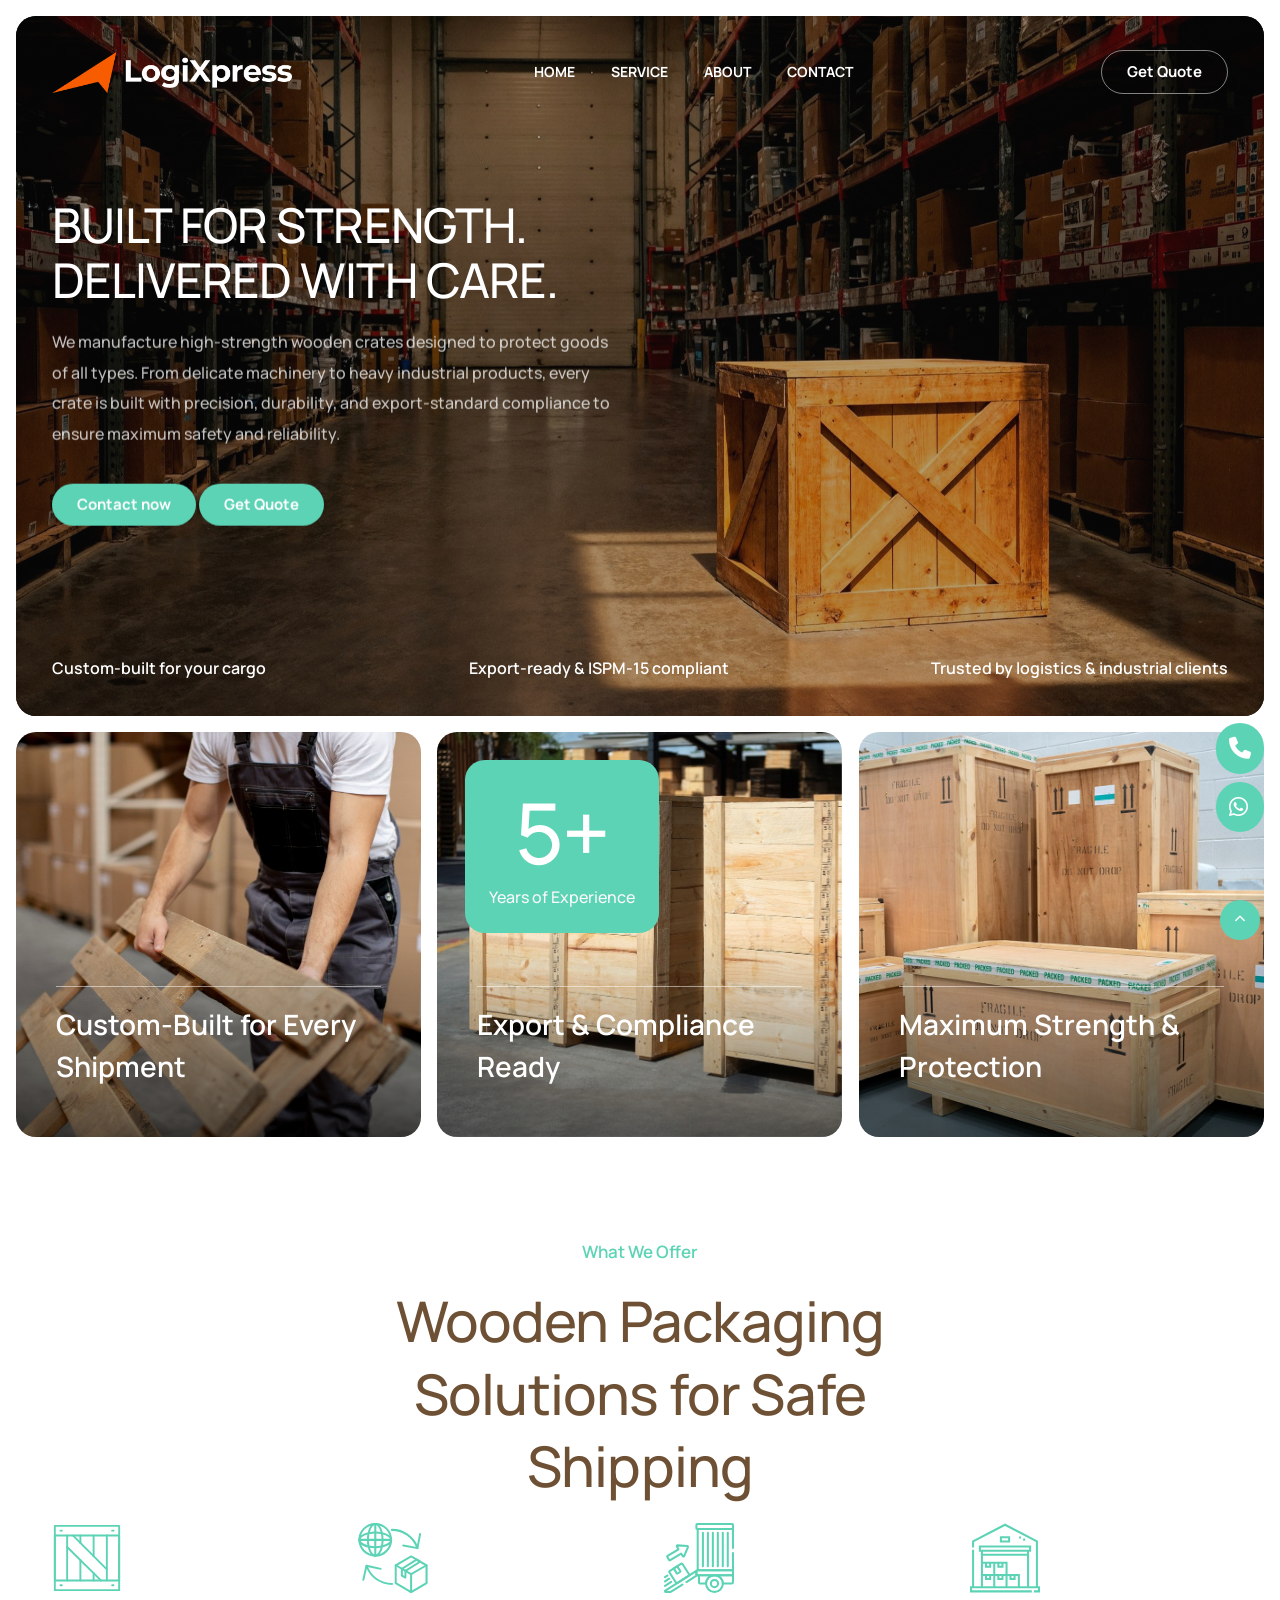
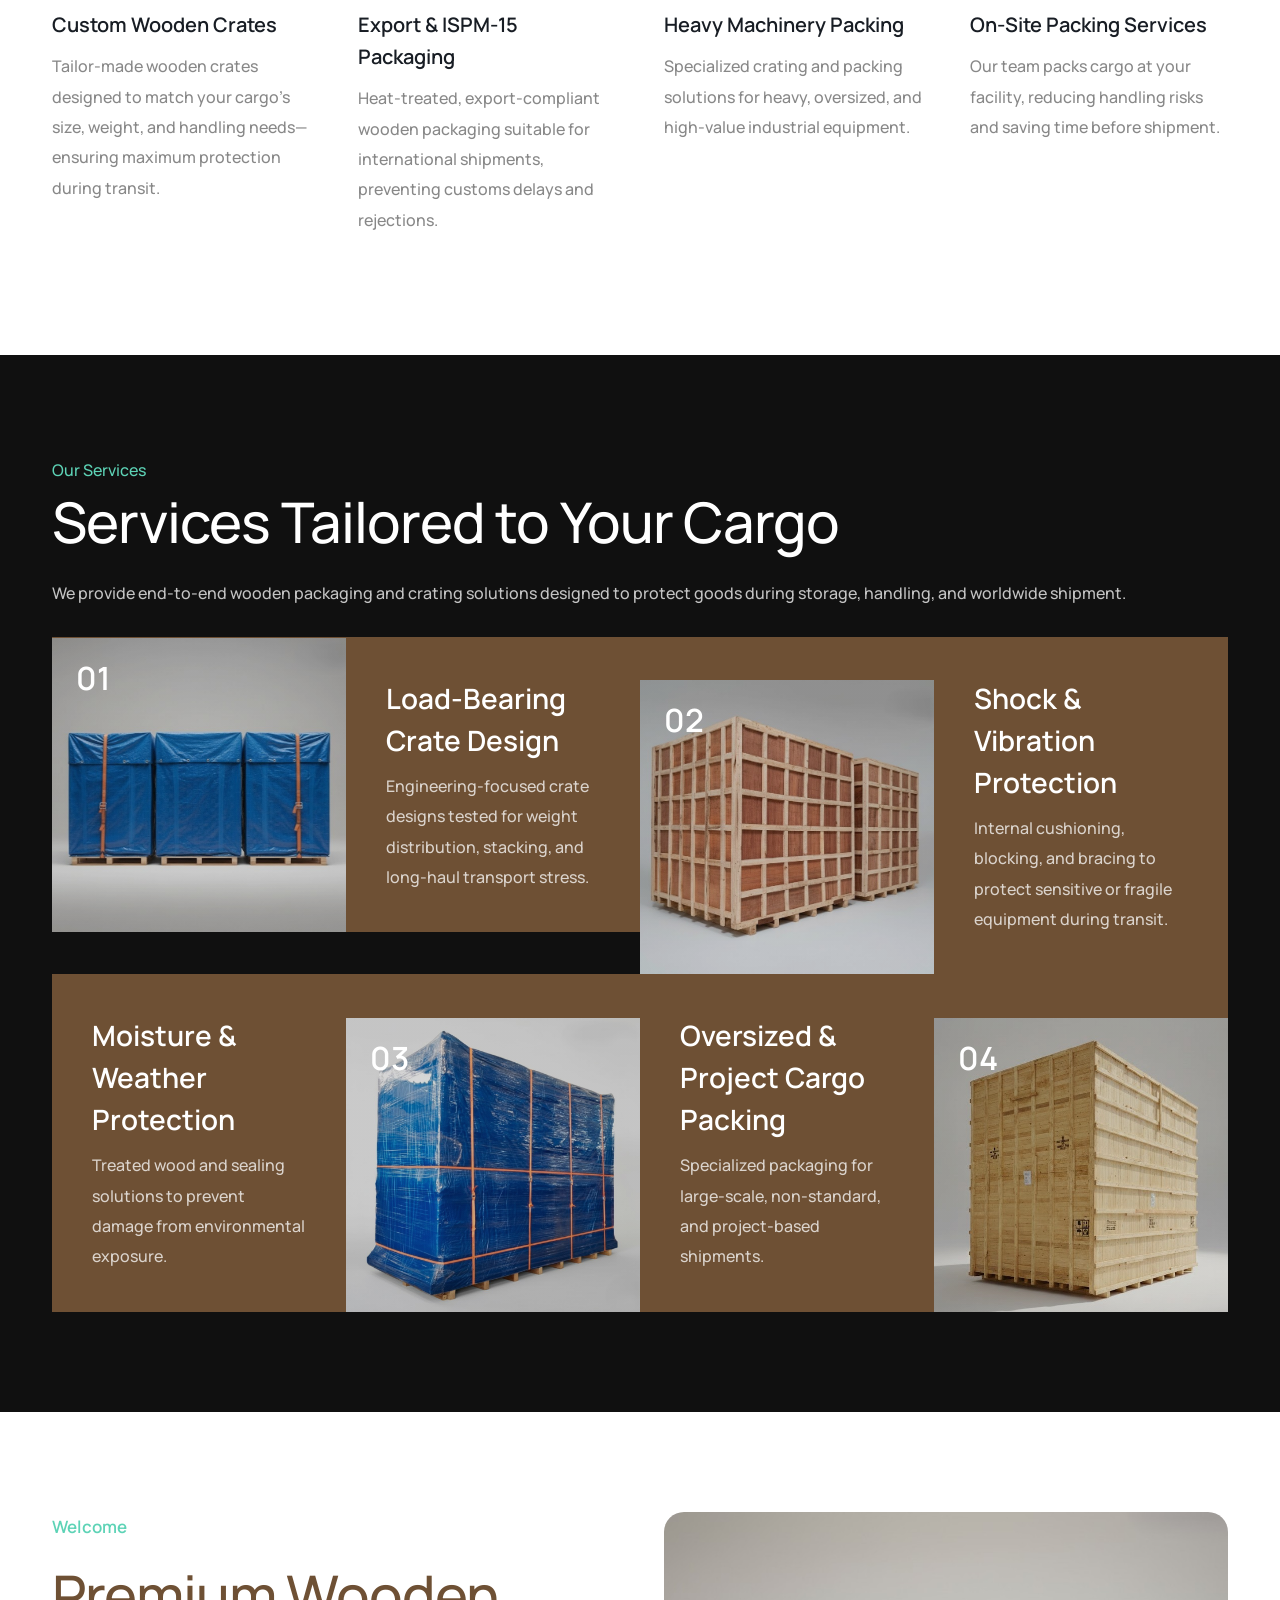
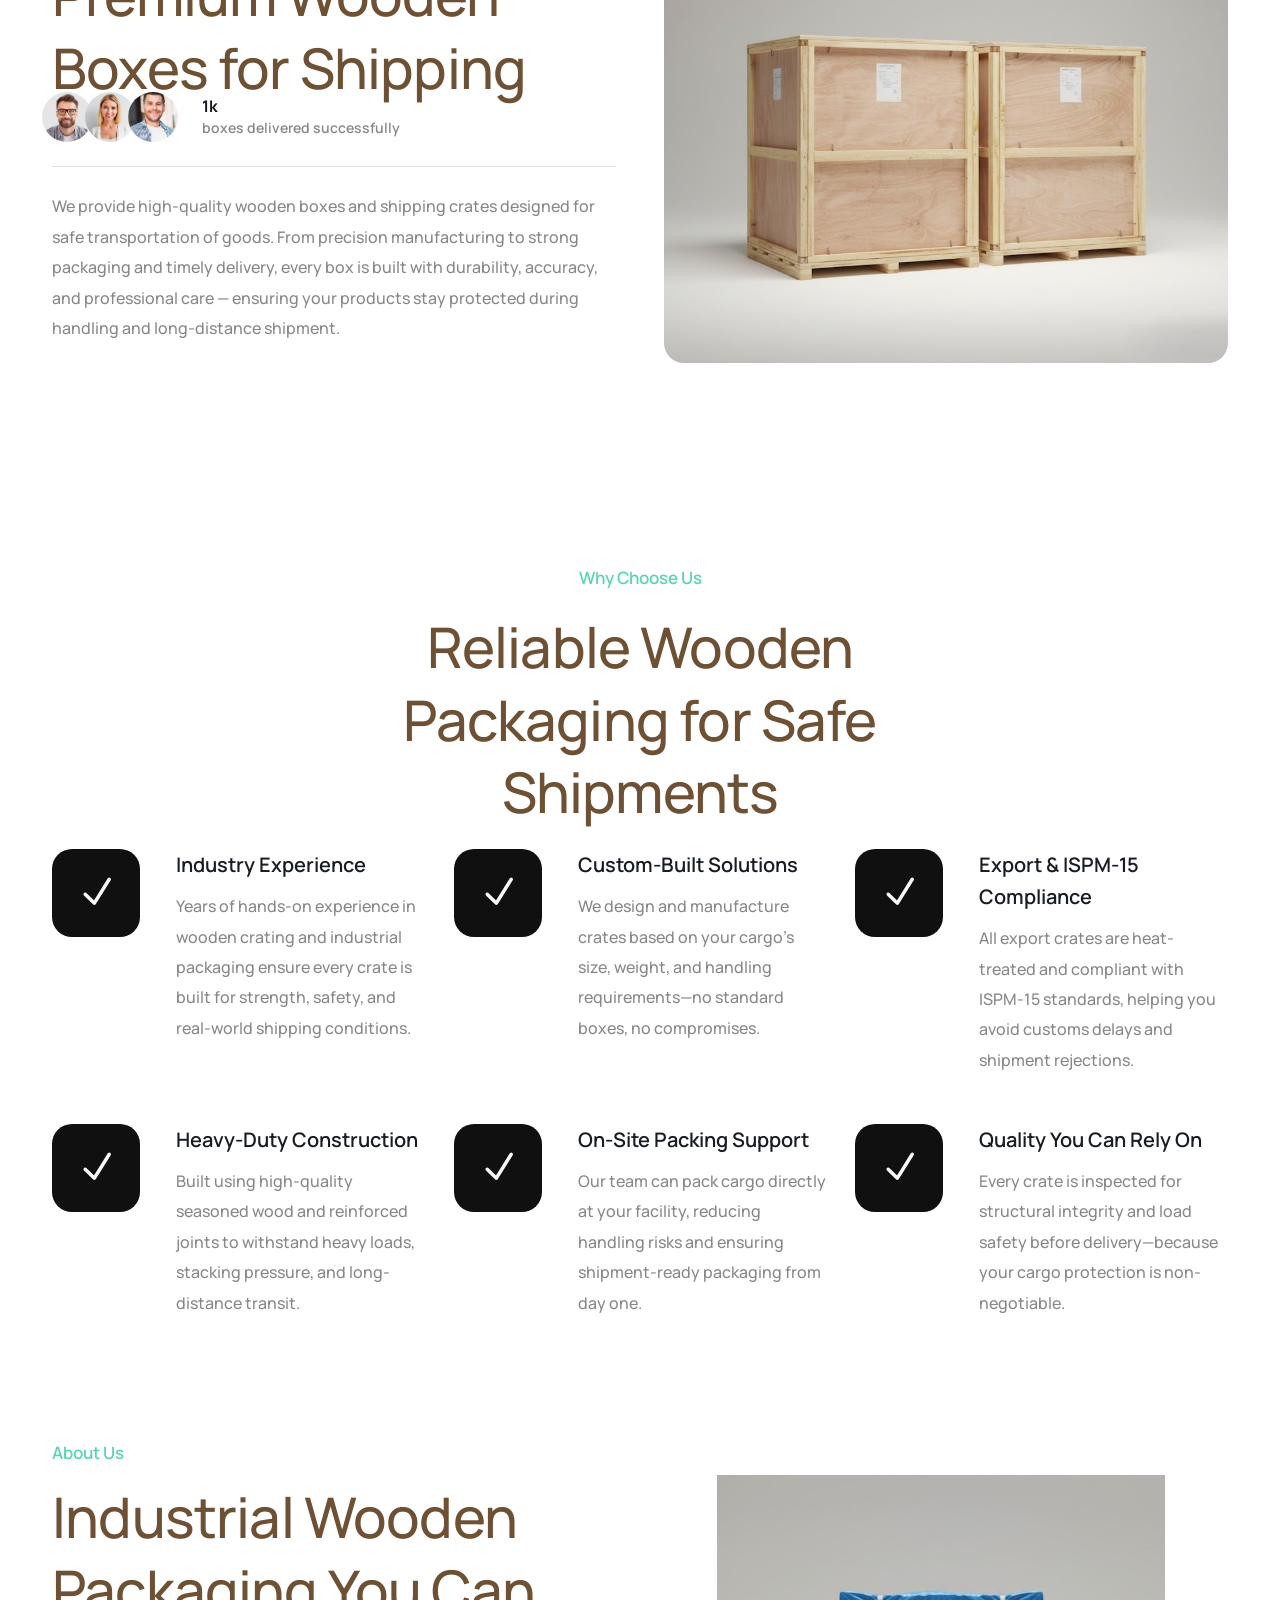
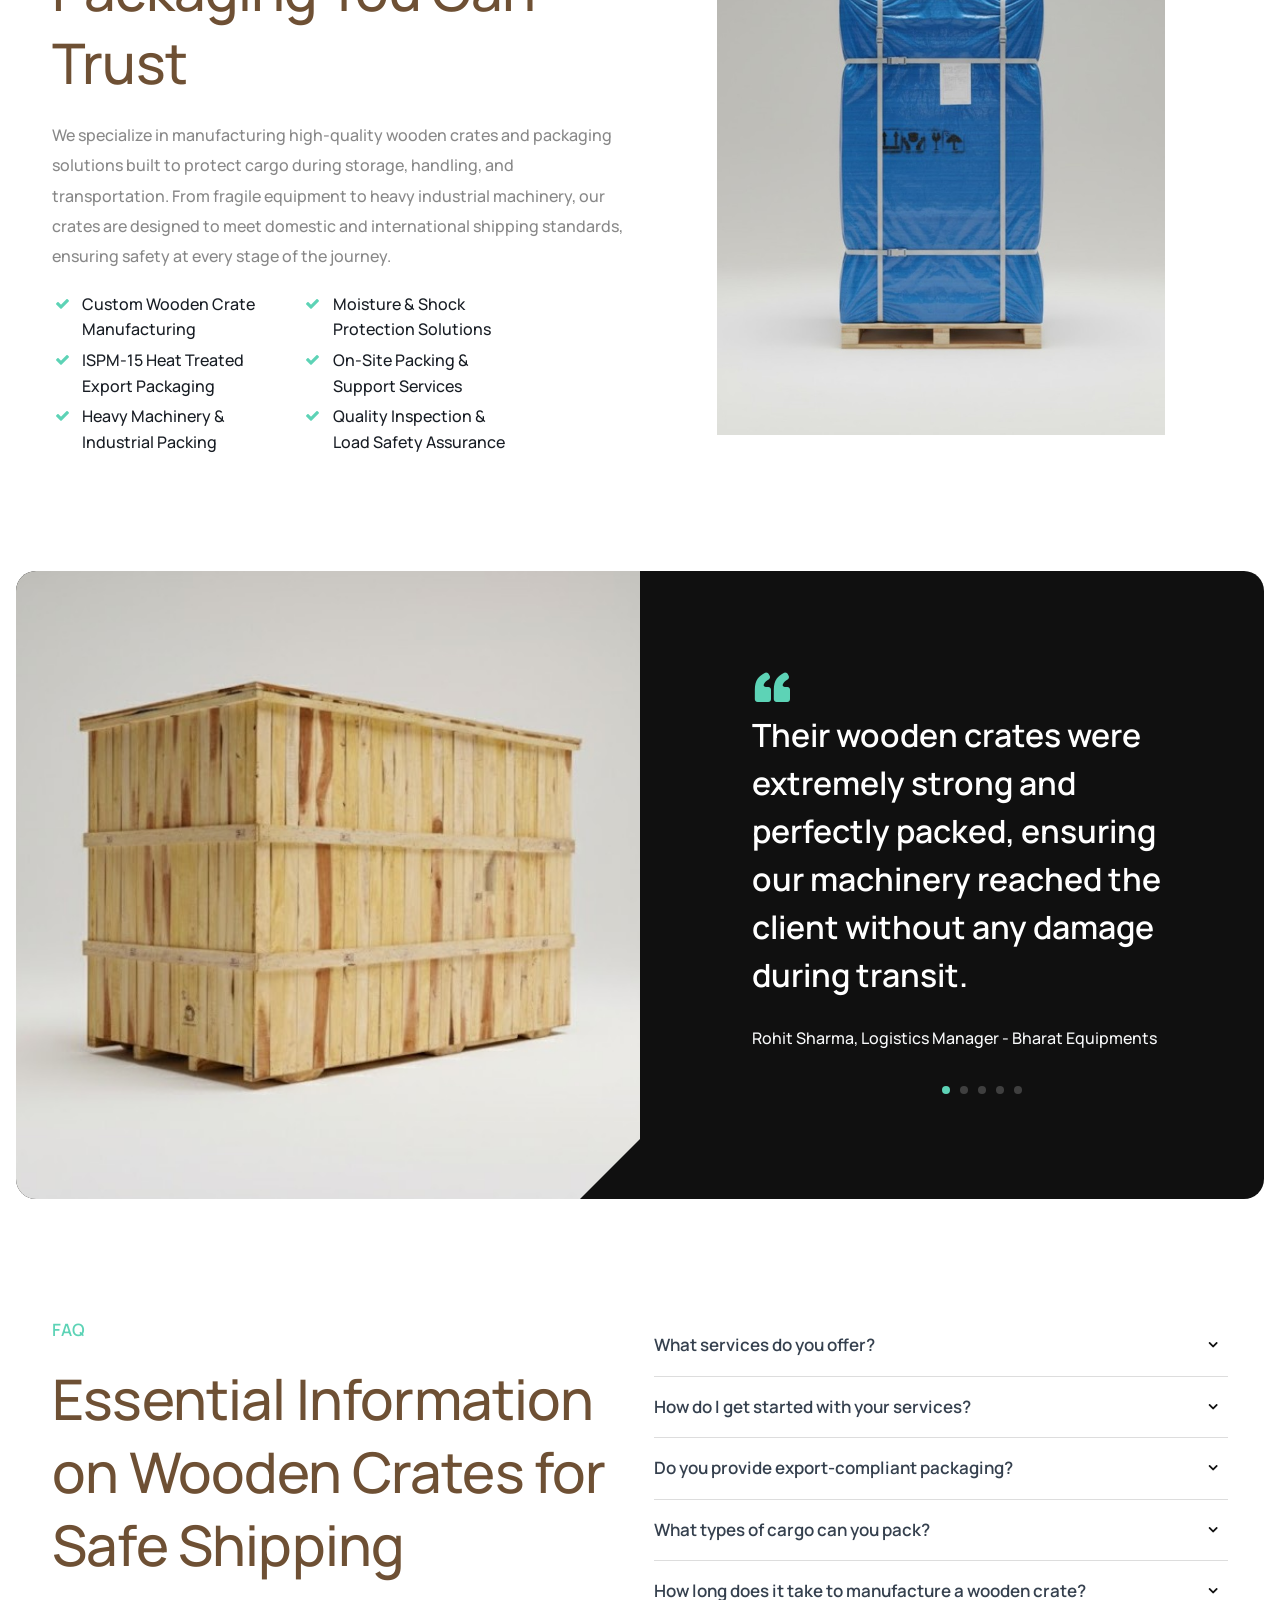
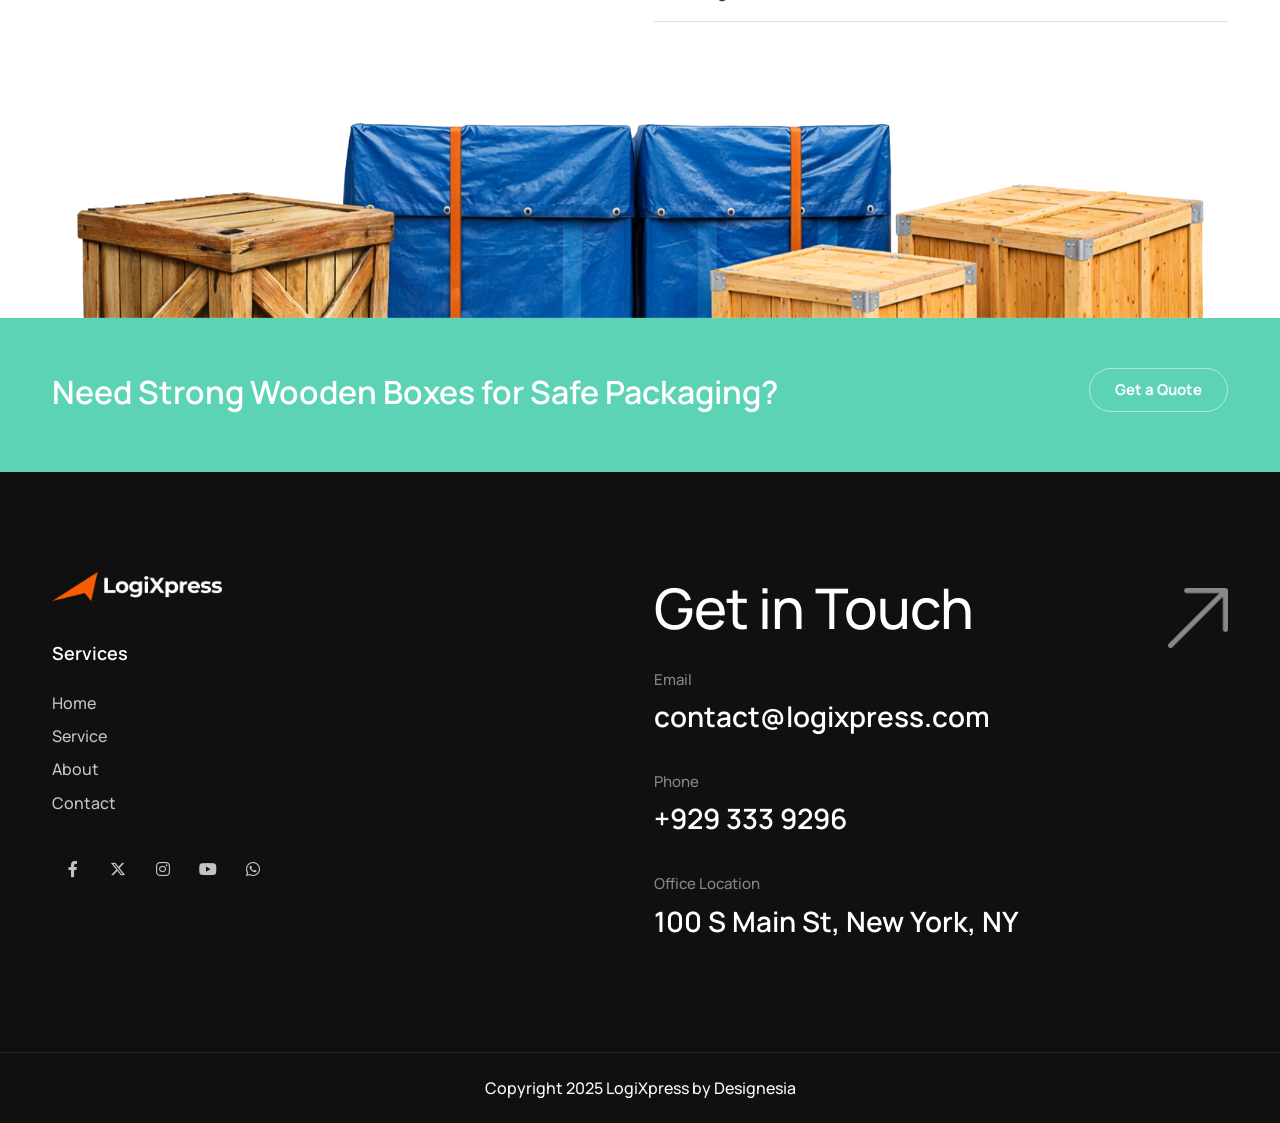
==== commit 08a153f5: "issues resolved" ====
--- a/index.html
+++ b/index.html
@@ -2,14 +2,19 @@
 <html lang="en">
 
 <head>
-    <title>LogiXpress - Transportation, Cargo & Logistics HTML Template</title>
+    <title>Strongwood | Wooden Boxes & Crates Manufacturer in India</title>
     <link rel="icon" href="images/icon.webp" type="image/gif" sizes="16x16">
     <meta content="text/html;charset=utf-8" http-equiv="Content-Type">
     <meta content="width=device-width, initial-scale=1.0" name="viewport">
-    <meta content="LogiXpress - Transportation, Cargo & Logistics HTML Template" name="description">
-    <meta content="" name="keywords">
-    <meta content="" name="author">
-    <!-- CSS Files
+    <meta
+        content="Strongwood manufactures durable wooden boxes, pallets, and heavy-duty crates for industrial and export packaging. Custom sizes, strong build, quality finishing.
+Meta Keywords: strongwood, wooden box manufacturer, wooden crate manufacturer, wooden pallets, export wooden packaging, custom wooden boxes, industrial wooden packing"
+        name="description">
+    <meta name="keywords"
+        content="strongwood, wooden box manufacturer, wooden crate manufacturer, wooden packaging manufacturer, industrial wooden packing, wooden pallets supplier, custom wooden boxes, heavy duty wooden crates, export wooden packaging, wooden box supplier india, wooden crate supplier india">
+
+    <meta name="robots" content="index, follow">
+    <!-- CSS Files  
     ================================================== -->
     <link href="css/bootstrap.min.css" rel="stylesheet" type="text/css" id="bootstrap">
     <link href="css/plugins.css" rel="stylesheet" type="text/css">
@@ -24,6 +29,15 @@
 
 <body>
     <div id="wrapper">
+        <div class="widgets">
+            <a href="tel:+917383190723">
+                <i class="fa-regular fa-phone"></i>
+            </a>
+            <a href="https://wa.me/917383190723">
+                <i class="fa-brands fa-whatsapp"></i>
+            </a>
+        </div>
+
         <a href="#" id="back-to-top"></a>
 
         <div id="de-loader"></div>
@@ -56,8 +70,7 @@
                             </div>
                             <div class="de-flex-col">
                                 <div class="menu_side_area">
-                                    <a href="contact.html" class="btn-main btn-line fx-slide"><span>Book
-                                            Shipment</span></a>
+                                    <a href="contact.html" class="btn-main btn-line fx-slide"><span>Get Quote</span></a>
                                     <span id="menu-btn"></span>
                                 </div>
 
@@ -77,7 +90,7 @@
             <div id="top"></div>
 
             <section class="text-light no-top no-bottom relative rounded-1 overflow-hidden m-3">
-                <div class="mh-800">
+                <div class="mh-700">
                     <div class="swiper">
                         <!-- Additional required wrapper -->
                         <div class="swiper-wrapper">
@@ -90,18 +103,22 @@
                                             <div class="row gx-5 align-items-center justify-content-between">
                                                 <div class="col-lg-6">
                                                     <div class="sw-text-wrapper">
-                                                        <h1 class="animated text-uppercase anim-order-1">Built for
+                                                        <h1 class="animated text-uppercase anim-order-1"
+                                                            style="font-size: 48px;">Built for
                                                             Strength. Delivered with Care.</h1>
 
                                                         <div class="animated anim-order-2">
-                                                            <p>We manufacture high-strength wooden crates engineered for
-                                                                domestic and international shipments. From fragile
-                                                                machinery to heavy industrial cargo, our crates ensure
-                                                                maximum protection, compliance, and peace of mind—every
-                                                                time.</p>
+                                                            <p>We manufacture high-strength wooden crates designed to
+                                                                protect goods of all types. From delicate machinery to
+                                                                heavy industrial products, every crate is built with
+                                                                precision, durability, and export-standard compliance to
+                                                                ensure maximum safety and reliability.</p>
 
                                                             <div class="spacer-half"></div>
 
+                                                            <a class="btn-main fx-slide animated fadeInUp anim-order-3"
+                                                                style="background-color: #5DD3B6;"
+                                                                href="booking.html"><span>Contact now</span></a>
                                                             <a class="btn-main fx-slide animated fadeInUp anim-order-3"
                                                                 style="background-color: #5DD3B6;"
                                                                 href="booking.html"><span>Get Quote</span></a>
@@ -769,7 +786,7 @@
                             <!-- Image -->
                             <div class="col-lg-6 position-lg-absolute left-half h-100">
                                 <div class="triangle-bottomright-dark"></div>
-                                <div class="image" data-bgimage="url(images/misc/s7.webp) center"></div>
+                                <div class="image" data-bgimage="url(images/home-testimonial.jpg) center"></div>
                             </div>
                             <!-- Text -->
                             <div class="col-lg-5 offset-lg-7">
@@ -1025,15 +1042,16 @@
                 <div class="container">
                     <div class="row g-4">
                         <div class="col-md-9">
-                            <h3 class="mb-0 fs-32 split">Ready to Protect Your Cargo for Shipping?</h3>
+                            <h3 class="mb-0 fs-32 split">Need Strong Wooden Boxes for Safe Packaging?</h3>
                         </div>
                         <div class="col-lg-3 text-lg-end">
                             <a class="btn-main fx-slide btn-line wow fadeInRight" data-wow-delay=".2s"
-                                href="contact.html"><span>Book Shipment</span></a>
+                                href="contact.html"><span>Get a Quote</span></a>
                         </div>
                     </div>
                 </div>
             </section>
+
         </div>
 
         <footer class="text-light section-dark">
--- a/css/style.css
+++ b/css/style.css
@@ -628,6 +628,55 @@
   color: rgba(255, 255, 255, 1.0);
 }
 
+.widgets {
+  position: fixed;
+  bottom: 68px;
+  right: 16px;
+  display: flex;
+  flex-direction: column;
+  gap: 8px;
+  z-index: 99999;
+}
+
+.widgets a {
+  font-size: 22px;
+  padding: 10px 13px;
+  border-radius: 100vh;
+  color: white;
+  background-color: #5DD3B6;
+
+  &:hover {
+    color: white !important;
+  }
+}
+
+.widgets a i {
+  animation: shake 1s infinite;
+  animation-delay: 3s;
+}
+
+@keyframes shake {
+  0% {
+    transform: rotate(0deg);
+  }
+
+  25% {
+    transform: rotate(-10deg);
+  }
+
+  50% {
+    transform: rotate(10deg);
+  }
+
+  75% {
+    transform: rotate(-5deg);
+  }
+
+  100% {
+    transform: rotate(0deg);
+  }
+}
+
 
 #subheader.text-light .crumb {
   color: #fff;
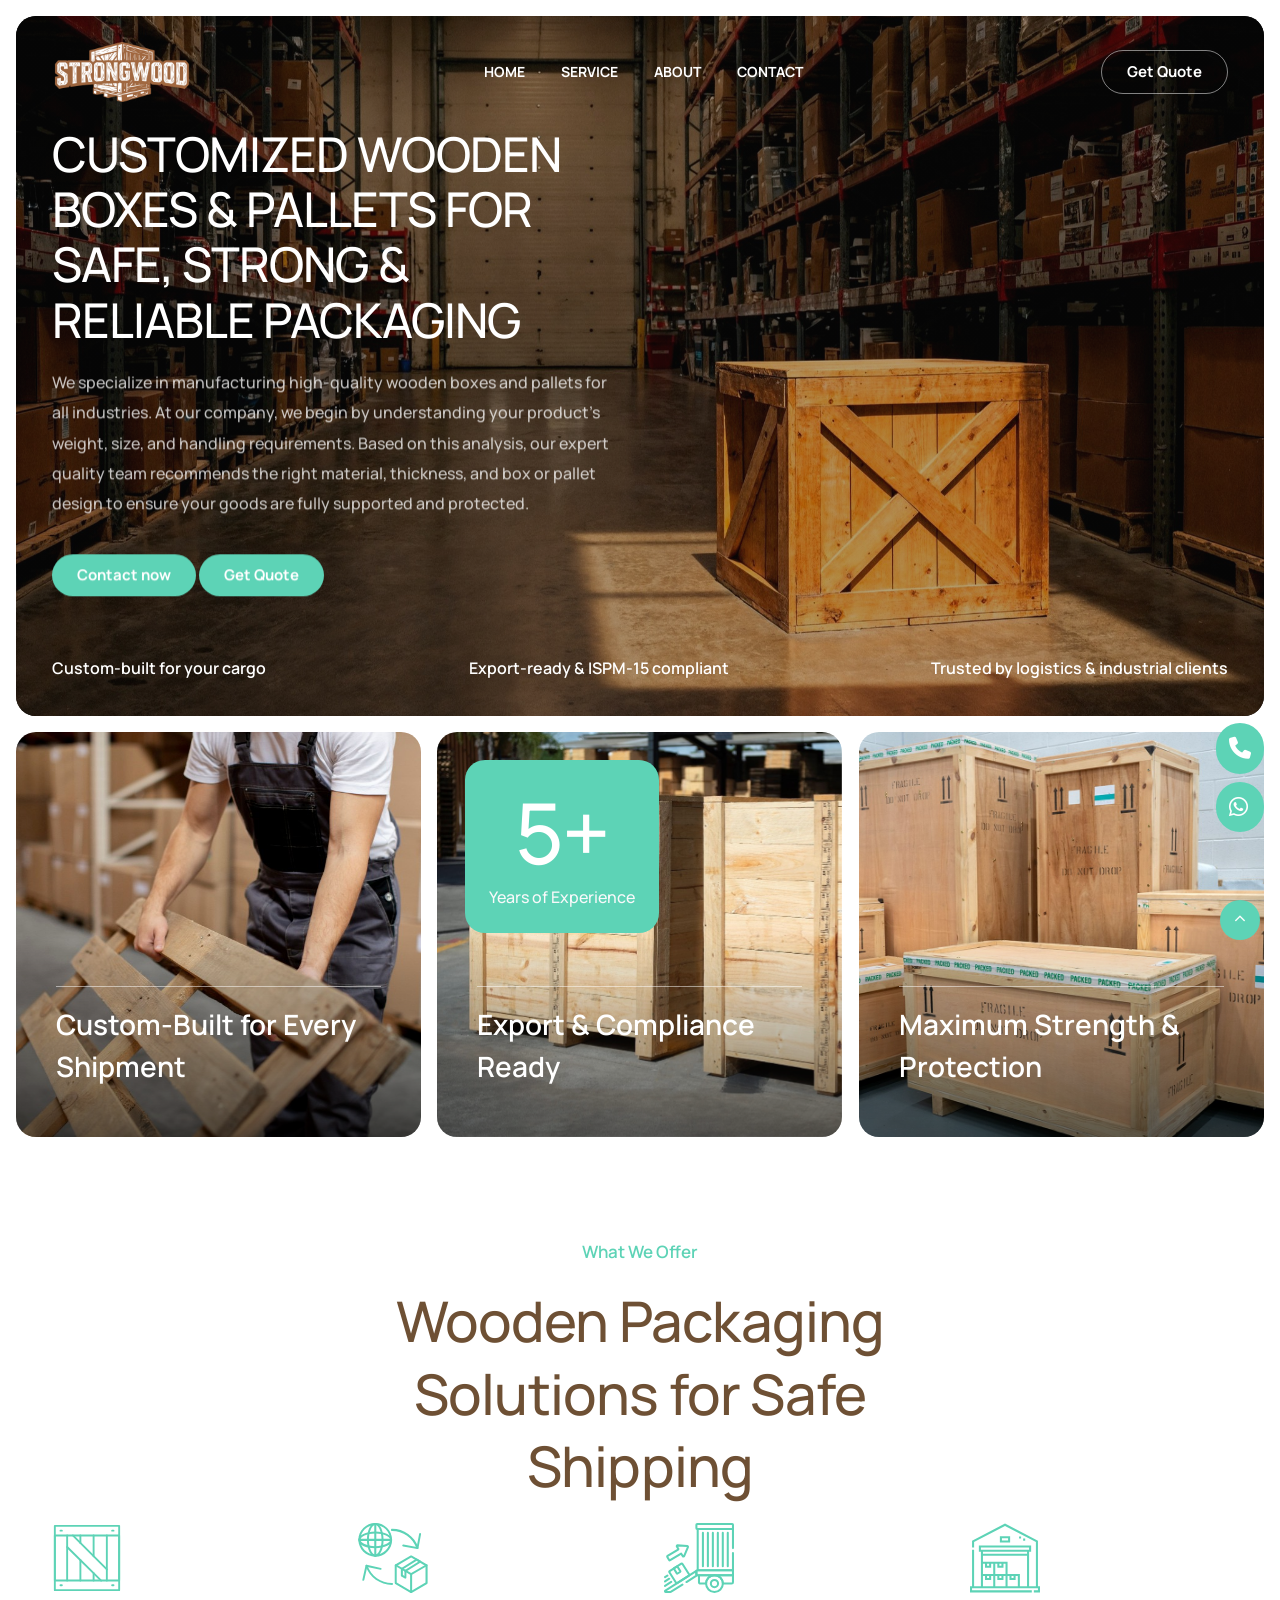
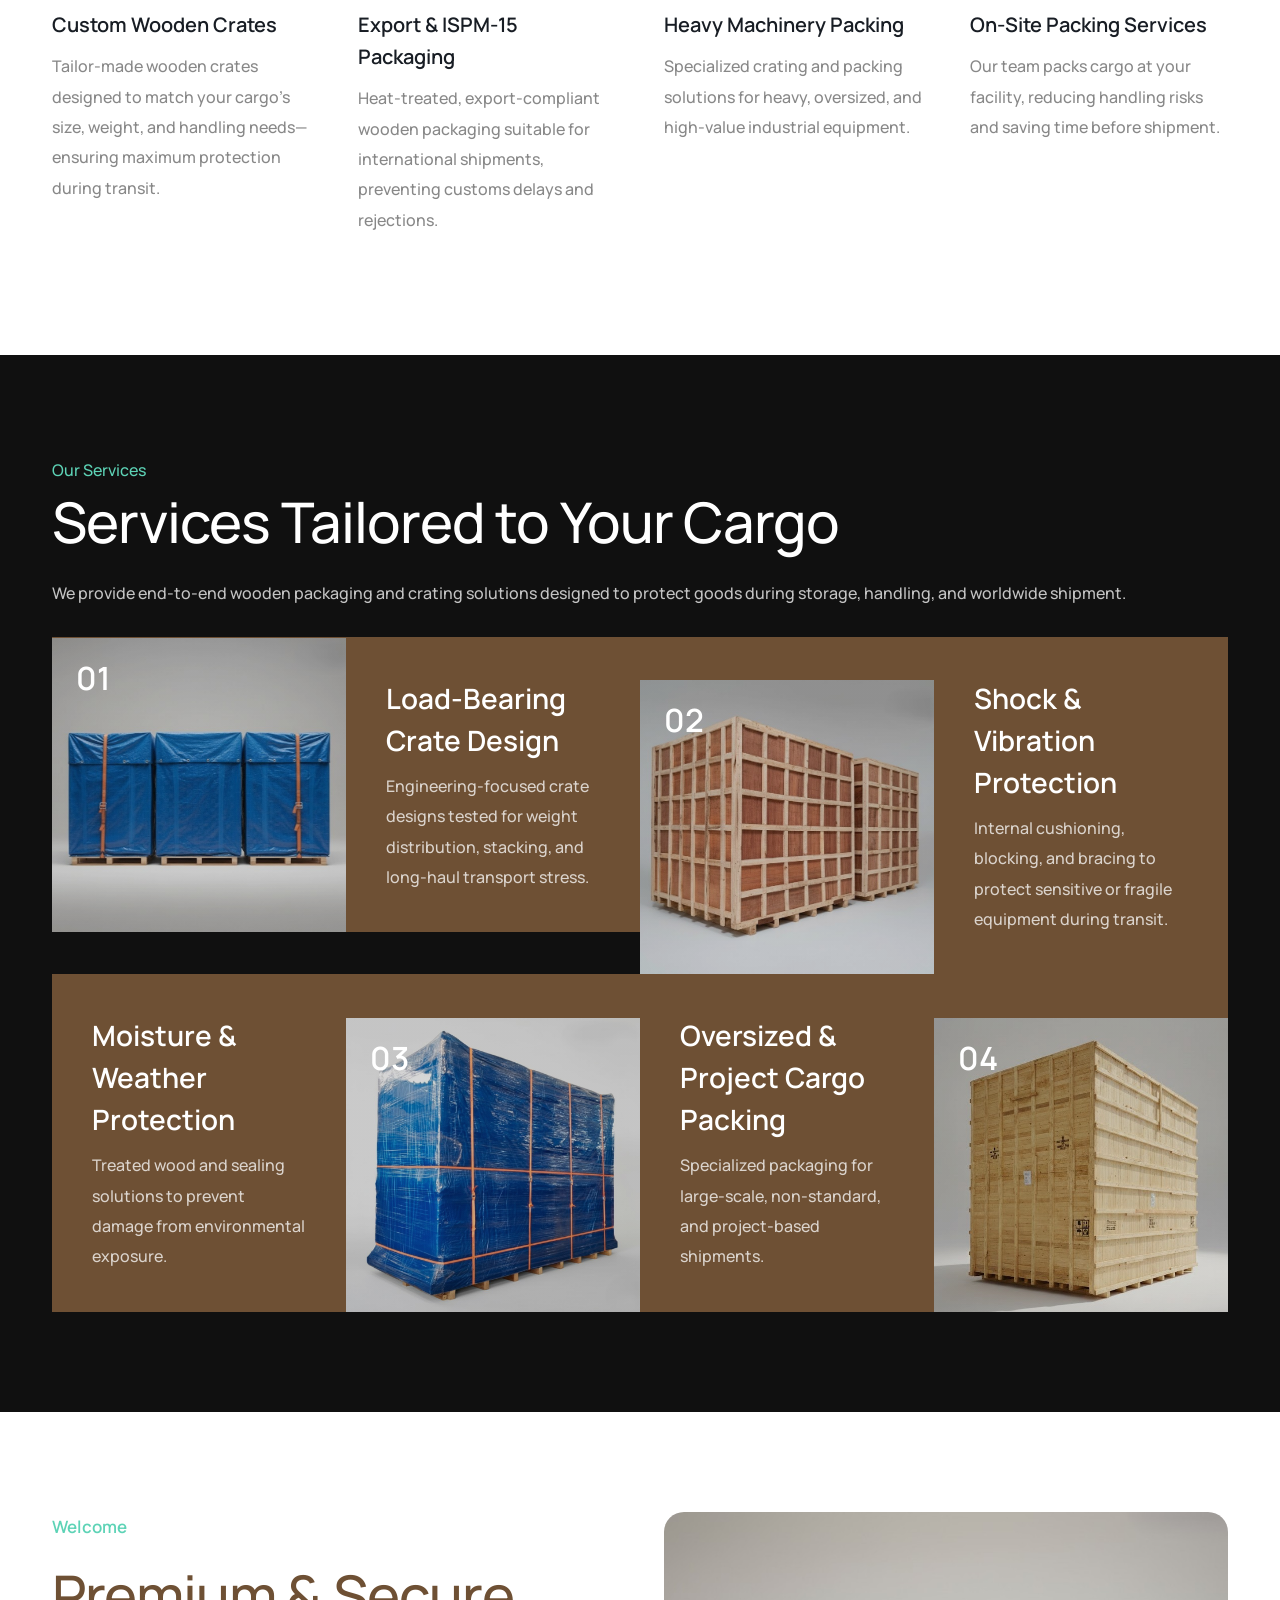
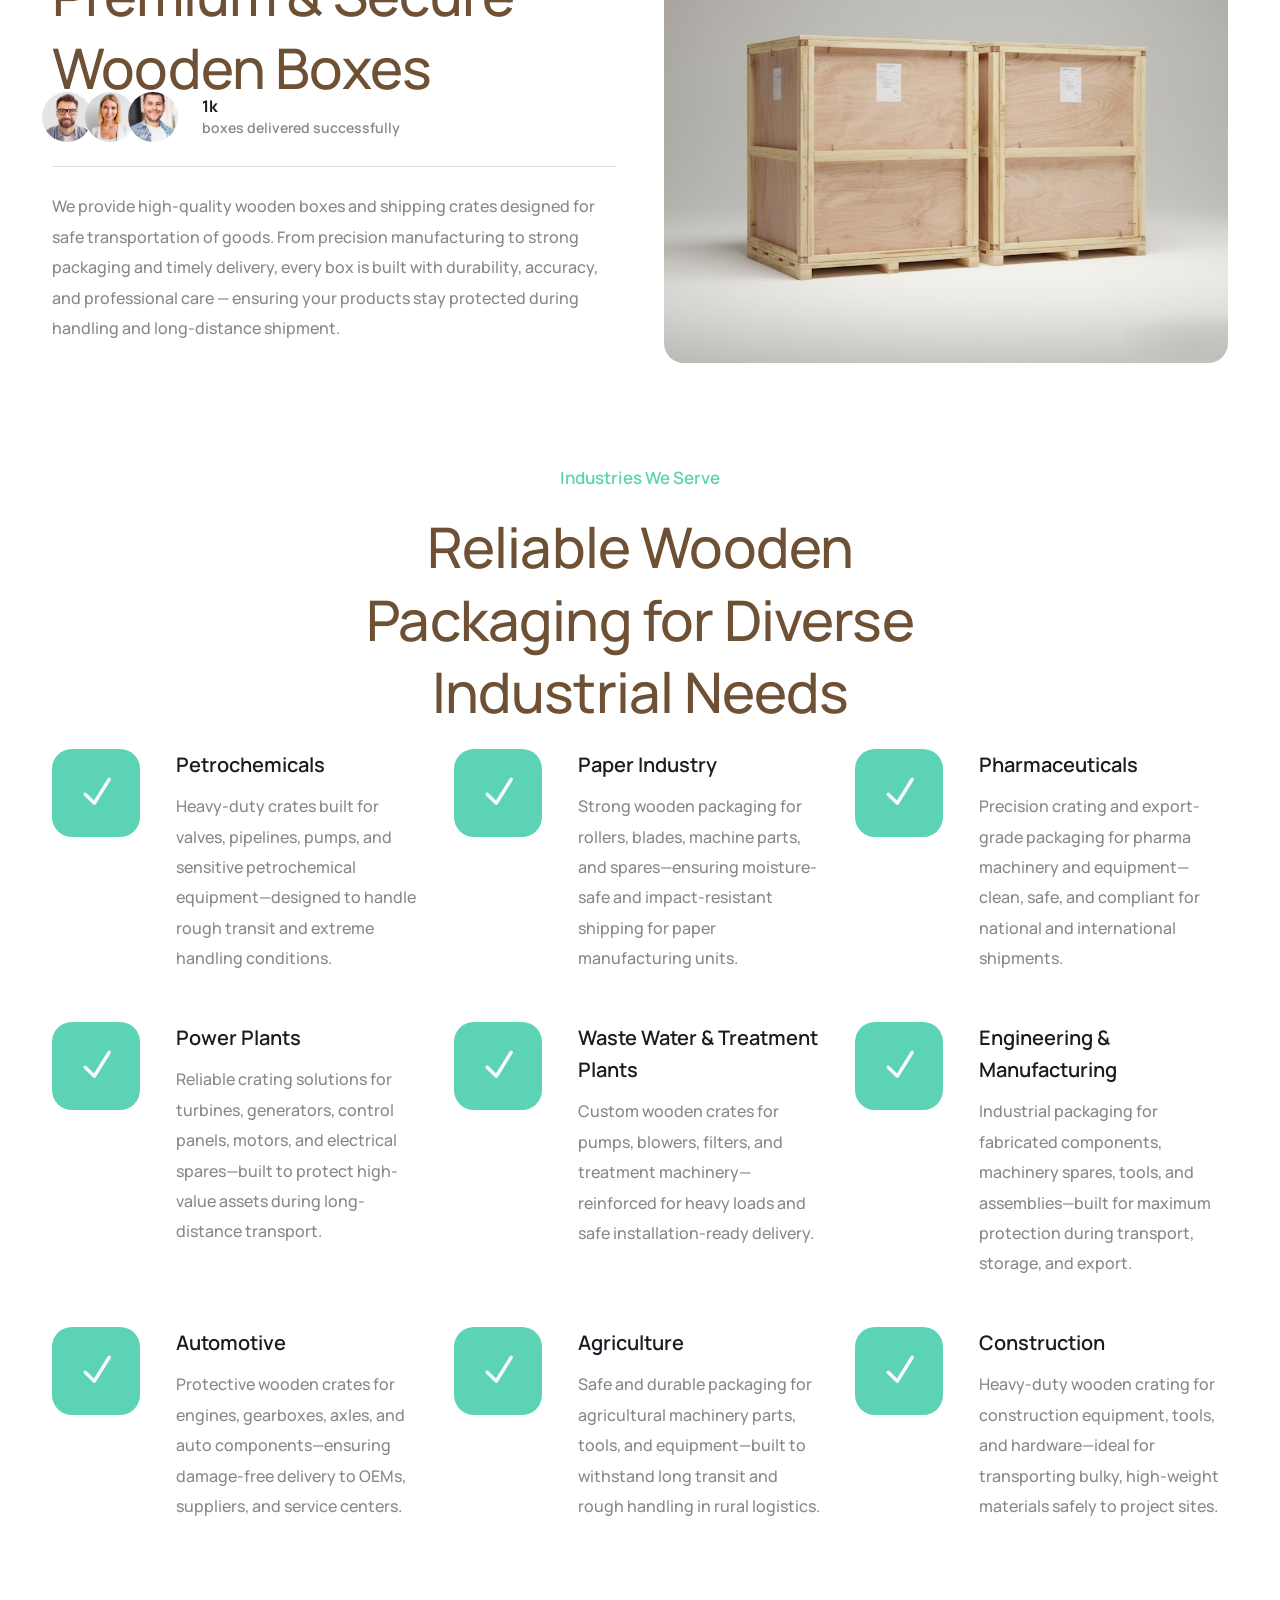
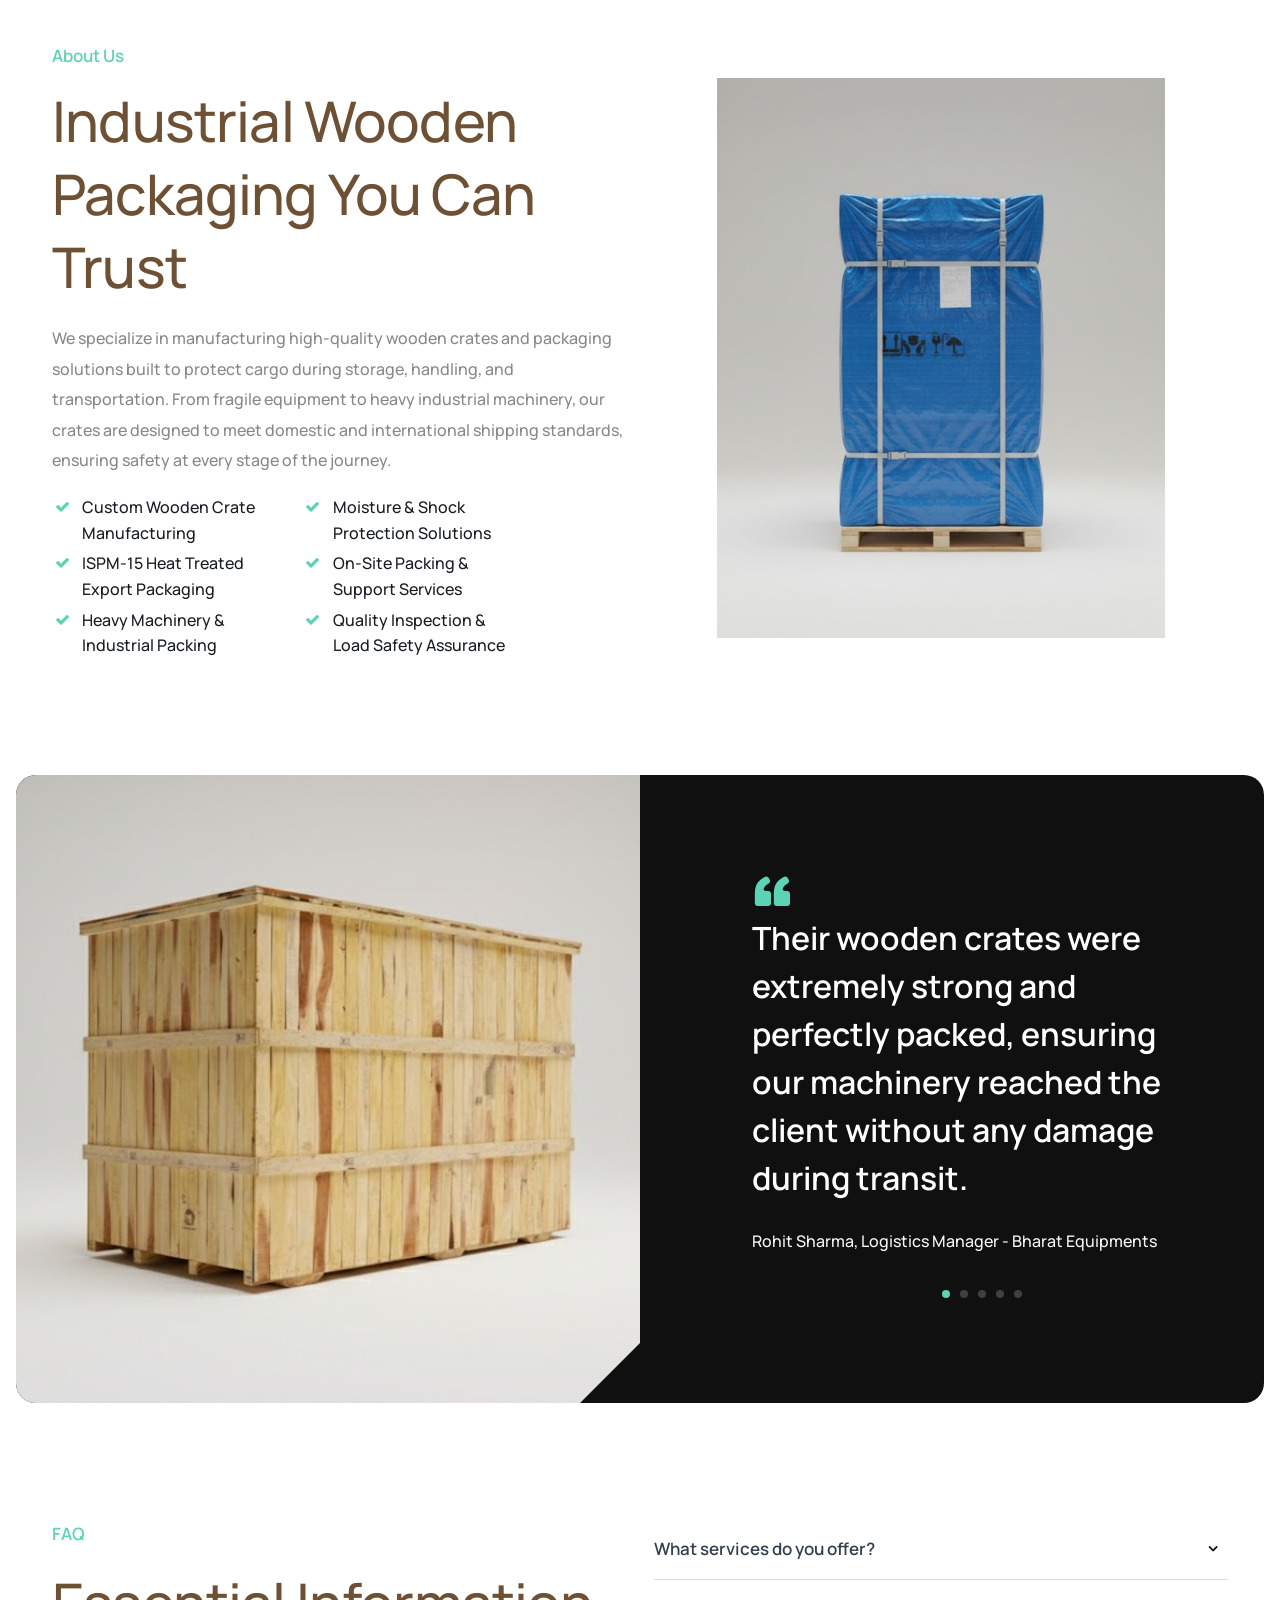
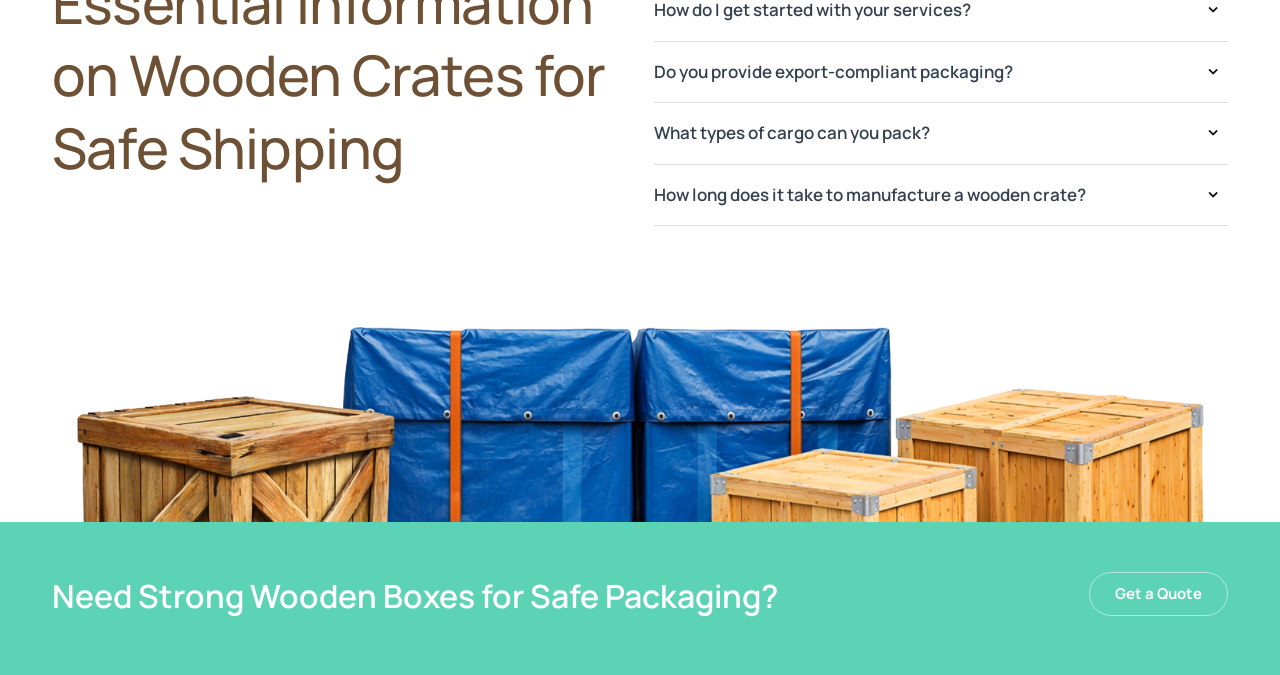
==== commit df36ce38: "final update" ====
--- a/index.html
+++ b/index.html
@@ -3,7 +3,7 @@
 
 <head>
     <title>Strongwood | Wooden Boxes & Crates Manufacturer in India</title>
-    <link rel="icon" href="images/icon.webp" type="image/gif" sizes="16x16">
+    <link rel="icon" href="images/favicon.png" type="image/gif" sizes="16x16">
     <meta content="text/html;charset=utf-8" http-equiv="Content-Type">
     <meta content="width=device-width, initial-scale=1.0" name="viewport">
     <meta
@@ -24,16 +24,31 @@
     <link href="css/coloring.css" rel="stylesheet" type="text/css">
     <!-- color scheme -->
     <link id="colors" href="css/colors/scheme-01.css" rel="stylesheet" type="text/css">
+    <style>
+        .fs48 {
+            font-size: 48px;
+        }
+
+        @media (width < 768px) {
+            .fs48 {
+                font-size: 36px;
+            }
+
+            .heroP {
+                line-height: 24px;
+            }
+        }
+    </style>
 
 </head>
 
 <body>
     <div id="wrapper">
         <div class="widgets">
-            <a href="tel:+917383190723">
+            <a href="tel:+919876543210">
                 <i class="fa-regular fa-phone"></i>
             </a>
-            <a href="https://wa.me/917383190723">
+            <a href="https://wa.me/919876543210">
                 <i class="fa-brands fa-whatsapp"></i>
             </a>
         </div>
@@ -46,14 +61,14 @@
             <div class="container">
                 <div class="row">
                     <div class="col-md-12">
-                        <div class="de-flex sm-pt10">
+                        <div class="de-flex">
                             <div class="de-flex-col">
                                 <!-- logo begin -->
                                 <div id="logo">
                                     <a href="index.html">
-                                        <img class="logo-main" src="images/logo-white.webp" alt="">
-                                        <img class="logo-scroll" src="images/logo-white.webp" alt="">
-                                        <img class="logo-mobile" src="images/logo-white.webp" alt="">
+                                        <img class="logo-main" src="images/logo.png" style="max-width: 140px;" alt="">
+                                        <img class="logo-scroll" src="images/logo.png" style="max-width: 140px;" alt="">
+                                        <img class="logo-mobile" src="images/logo.png" style="max-width: 140px;" alt="">
                                     </a>
                                 </div>
                                 <!-- logo end -->
@@ -62,7 +77,7 @@
                                 <!-- mainemenu begin -->
                                 <ul id="mainmenu">
                                     <li><a class="menu-item" href="index.html">Home</a></li>
-                                    <li><a class="menu-item" href="service-single.html">Service</a></li>
+                                    <li><a class="menu-item" href="service.html">Service</a></li>
                                     <li><a class="menu-item" href="about.html">About</a></li>
                                     <li><a class="menu-item" href="contact.html">Contact</a></li>
                                 </ul>
@@ -103,25 +118,28 @@
                                             <div class="row gx-5 align-items-center justify-content-between">
                                                 <div class="col-lg-6">
                                                     <div class="sw-text-wrapper">
-                                                        <h1 class="animated text-uppercase anim-order-1"
-                                                            style="font-size: 48px;">Built for
-                                                            Strength. Delivered with Care.</h1>
+                                                        <h1 class="animated text-uppercase anim-order-1 fs48">Customized
+                                                            Wooden Boxes & Pallets
+                                                            for Safe, Strong & Reliable Packaging</h1>
 
                                                         <div class="animated anim-order-2">
-                                                            <p>We manufacture high-strength wooden crates designed to
-                                                                protect goods of all types. From delicate machinery to
-                                                                heavy industrial products, every crate is built with
-                                                                precision, durability, and export-standard compliance to
-                                                                ensure maximum safety and reliability.</p>
+                                                            <p class="heroP">We specialize in manufacturing high-quality
+                                                                wooden boxes
+                                                                and pallets for all industries. At our company, we begin
+                                                                by understanding your product’s weight, size, and
+                                                                handling requirements. Based on this analysis, our
+                                                                expert quality team recommends the right material,
+                                                                thickness, and box or pallet design to ensure your goods
+                                                                are fully supported and protected.</p>
 
                                                             <div class="spacer-half"></div>
 
                                                             <a class="btn-main fx-slide animated fadeInUp anim-order-3"
                                                                 style="background-color: #5DD3B6;"
-                                                                href="booking.html"><span>Contact now</span></a>
+                                                                href="contact.html"><span>Contact now</span></a>
                                                             <a class="btn-main fx-slide animated fadeInUp anim-order-3"
                                                                 style="background-color: #5DD3B6;"
-                                                                href="booking.html"><span>Get Quote</span></a>
+                                                                href="contact.html"><span>Get Quote</span></a>
 
                                                         </div>
                                                     </div>
@@ -468,7 +486,7 @@
                 </div>
             </section> -->
 
-            <section id="section-about" class="relative">
+            <section id="section-about" class="relative pb-0">
                 <!-- <div class="gradient-edge-top color h-50 op-3"></div> -->
                 <div class="container relative z-1">
                     <div class="row g-4 gx-5">
@@ -477,8 +495,8 @@
 
                                 <div class="subtitle id-color wow fadeInUp" data-wow-delay=".2s"
                                     style="color: #5DD3B6;">Welcome</div>
-                                <h2 class="split" style="color: #6E5034;" data-wow-delay=".4s">Premium Wooden Boxes for
-                                    Shipping</h2>
+                                <h2 class="split" style="color: #6E5034;" data-wow-delay=".4s">Premium & Secure Wooden
+                                    Boxes</h2>
 
                                 <div class="abs ol-lg-12 pos-sm-relative bottom-0">
                                     <div class="d-flex align-items-center justify-content-between border-bottom pb-4 mb-4 c wow fadeInUp"
@@ -596,9 +614,9 @@
                 <div class="container">
                     <div class="row g-4 justify-content-center">
                         <div class="col-lg-7 text-center">
-                            <div class="subtitle wow fadeInUp" style="color: #5DD3B6;">Why Choose Us</div>
+                            <div class="subtitle wow fadeInUp" style="color: #5DD3B6;">Industries We Serve</div>
                             <h2 class="split" data-wow-delay=".2s" style="color: #6E5034;">Reliable Wooden Packaging for
-                                Safe Shipments</h2>
+                                Diverse Industrial Needs</h2>
                         </div>
                     </div>
 
@@ -606,71 +624,112 @@
 
                         <div class="col-lg-4 col-md-6 wow fadeInUp">
                             <div class="relative">
-                                <i class="abs fs-40 p-4 bg-dark icon_check rounded-1 text-light"></i>
+                                <i class="abs fs-40 p-4 icon_check rounded-1 text-light"
+                                    style="background-color: #5DD3B6;"></i>
                                 <div class="ps-100 ms-4">
-                                    <h4>Industry Experience</h4>
-                                    <p>Years of hands-on experience in wooden crating and industrial packaging ensure
-                                        every crate
-                                        is built for strength, safety, and real-world shipping conditions.</p>
+                                    <h4>Petrochemicals</h4>
+                                    <p>Heavy-duty crates built for valves, pipelines, pumps, and sensitive petrochemical
+                                        equipment—designed to handle rough transit and extreme handling conditions.</p>
                                 </div>
                             </div>
                         </div>
 
                         <div class="col-lg-4 col-md-6 wow fadeInUp">
                             <div class="relative">
-                                <i class="abs fs-40 p-4 bg-dark icon_check rounded-1 text-light"></i>
+                                <i class="abs fs-40 p-4 icon_check rounded-1 text-light"
+                                    style="background-color: #5DD3B6;"></i>
                                 <div class="ps-100 ms-4">
-                                    <h4>Custom-Built Solutions</h4>
-                                    <p>We design and manufacture crates based on your cargo’s size, weight, and handling
-                                        requirements—no standard boxes, no compromises.</p>
+                                    <h4>Paper Industry</h4>
+                                    <p>Strong wooden packaging for rollers, blades, machine parts, and spares—ensuring
+                                        moisture-safe and impact-resistant shipping for paper manufacturing units.</p>
                                 </div>
                             </div>
                         </div>
 
                         <div class="col-lg-4 col-md-6 wow fadeInUp">
                             <div class="relative">
-                                <i class="abs fs-40 p-4 bg-dark icon_check rounded-1 text-light"></i>
+                                <i class="abs fs-40 p-4 icon_check rounded-1 text-light"
+                                    style="background-color: #5DD3B6;"></i>
                                 <div class="ps-100 ms-4">
-                                    <h4>Export & ISPM-15 Compliance</h4>
-                                    <p>All export crates are heat-treated and compliant with ISPM-15 standards, helping
-                                        you avoid
-                                        customs delays and shipment rejections.</p>
+                                    <h4>Pharmaceuticals</h4>
+                                    <p>Precision crating and export-grade packaging for pharma machinery and
+                                        equipment—clean, safe, and compliant for national and international shipments.
+                                    </p>
                                 </div>
                             </div>
                         </div>
 
                         <div class="col-lg-4 col-md-6 wow fadeInUp">
                             <div class="relative">
-                                <i class="abs fs-40 p-4 bg-dark icon_check rounded-1 text-light"></i>
+                                <i class="abs fs-40 p-4 icon_check rounded-1 text-light"
+                                    style="background-color: #5DD3B6;"></i>
                                 <div class="ps-100 ms-4">
-                                    <h4>Heavy-Duty Construction</h4>
-                                    <p>Built using high-quality seasoned wood and reinforced joints to withstand heavy
-                                        loads,
-                                        stacking pressure, and long-distance transit.</p>
+                                    <h4>Power Plants</h4>
+                                    <p>Reliable crating solutions for turbines, generators, control panels, motors, and
+                                        electrical spares—built to protect high-value assets during long-distance
+                                        transport.</p>
                                 </div>
                             </div>
                         </div>
 
                         <div class="col-lg-4 col-md-6 wow fadeInUp">
                             <div class="relative">
-                                <i class="abs fs-40 p-4 bg-dark icon_check rounded-1 text-light"></i>
+                                <i class="abs fs-40 p-4 icon_check rounded-1 text-light"
+                                    style="background-color: #5DD3B6;"></i>
                                 <div class="ps-100 ms-4">
-                                    <h4>On-Site Packing Support</h4>
-                                    <p>Our team can pack cargo directly at your facility, reducing handling risks and
-                                        ensuring
-                                        shipment-ready packaging from day one.</p>
+                                    <h4>Waste Water & Treatment Plants</h4>
+                                    <p>Custom wooden crates for pumps, blowers, filters, and treatment
+                                        machinery—reinforced for heavy loads and safe installation-ready delivery.</p>
                                 </div>
                             </div>
                         </div>
 
                         <div class="col-lg-4 col-md-6 wow fadeInUp">
                             <div class="relative">
-                                <i class="abs fs-40 p-4 bg-dark icon_check rounded-1 text-light"></i>
+                                <i class="abs fs-40 p-4 icon_check rounded-1 text-light"
+                                    style="background-color: #5DD3B6;"></i>
                                 <div class="ps-100 ms-4">
-                                    <h4>Quality You Can Rely On</h4>
-                                    <p>Every crate is inspected for structural integrity and load safety before
-                                        delivery—because
-                                        your cargo protection is non-negotiable.</p>
+                                    <h4>Engineering & Manufacturing</h4>
+                                    <p>Industrial packaging for fabricated components, machinery spares, tools, and
+                                        assemblies—built for maximum protection during transport, storage, and export.
+                                    </p>
+                                </div>
+                            </div>
+                        </div>
+                        <div class="col-lg-4 col-md-6 wow fadeInUp">
+                            <div class="relative">
+                                <i class="abs fs-40 p-4 icon_check rounded-1 text-light"
+                                    style="background-color: #5DD3B6;"></i>
+                                <div class="ps-100 ms-4">
+                                    <h4>Automotive</h4>
+                                    <p>Protective wooden crates for engines, gearboxes, axles, and auto
+                                        components—ensuring damage-free delivery to OEMs, suppliers, and service
+                                        centers.</p>
+                                </div>
+                            </div>
+                        </div>
+
+                        <div class="col-lg-4 col-md-6 wow fadeInUp">
+                            <div class="relative">
+                                <i class="abs fs-40 p-4 icon_check rounded-1 text-light"
+                                    style="background-color: #5DD3B6;"></i>
+                                <div class="ps-100 ms-4">
+                                    <h4>Agriculture</h4>
+                                    <p>Safe and durable packaging for agricultural machinery parts, tools, and
+                                        equipment—built to withstand long transit and rough handling in rural logistics.
+                                    </p>
+                                </div>
+                            </div>
+                        </div>
+
+                        <div class="col-lg-4 col-md-6 wow fadeInUp">
+                            <div class="relative">
+                                <i class="abs fs-40 p-4 icon_check rounded-1 text-light"
+                                    style="background-color: #5DD3B6;"></i>
+                                <div class="ps-100 ms-4">
+                                    <h4>Construction</h4>
+                                    <p>Heavy-duty wooden crating for construction equipment, tools, and hardware—ideal
+                                        for transporting bulky, high-weight materials safely to project sites.</p>
                                 </div>
                             </div>
                         </div>
@@ -678,6 +737,7 @@
                     </div>
                 </div>
             </section>
+
 
 
             <section id="section-about" class="relative pt-0">
@@ -1054,11 +1114,11 @@
 
         </div>
 
-        <footer class="text-light section-dark">
+        <!-- <footer class="text-light section-dark">
             <div class="container">
                 <div class="row g-4 justify-content-between">
                     <div class="col-md-6">
-                        <img src="images/logo-white.webp" class="w-170px mb-2" alt="">
+                        <img src="images/logo.png" style="max-width: 160px;" class="mb-2" alt="">
                         <div class="spacer-single"></div>
                         <div class="row g-4">
                             <div class="col-md-6">
@@ -1066,14 +1126,14 @@
                                     <h5>Services</h5>
                                     <ul>
                                         <li><a href="index.html">Home</a></li>
-                                        <li><a href="service-single.html">Service</a></li>
+                                        <li><a href="service.html">Service</a></li>
                                         <li><a href="about.html">About</a></li>
                                         <li><a href="contact.html">Contact</a></li>
                                     </ul>
                                 </div>
                             </div>
 
-                            <!-- <div class="col-md-6">
+                            <div class="col-md-6">
                                 <div class="widget">
                                     <h5>Company</h5>
                                     <ul>
@@ -1085,7 +1145,7 @@
                                         <li><a href="contact.html">Contact</a></li>
                                     </ul>
                                 </div>
-                            </div> -->
+                            </div>
                         </div>
 
 
@@ -1133,7 +1193,7 @@
                     </div>
                 </div>
             </div>
-        </footer>
+        </footer> -->
     </div>
 
     <!-- overlay content begin -->
@@ -1144,7 +1204,7 @@
         </div>
 
         <div id="extra-content">
-            <img src="images/logo-white.webp" class="w-200px" alt="">
+            <img src="images/logo.png" class="w-200px" alt="">
 
             <div class="spacer-30-line"></div>
 
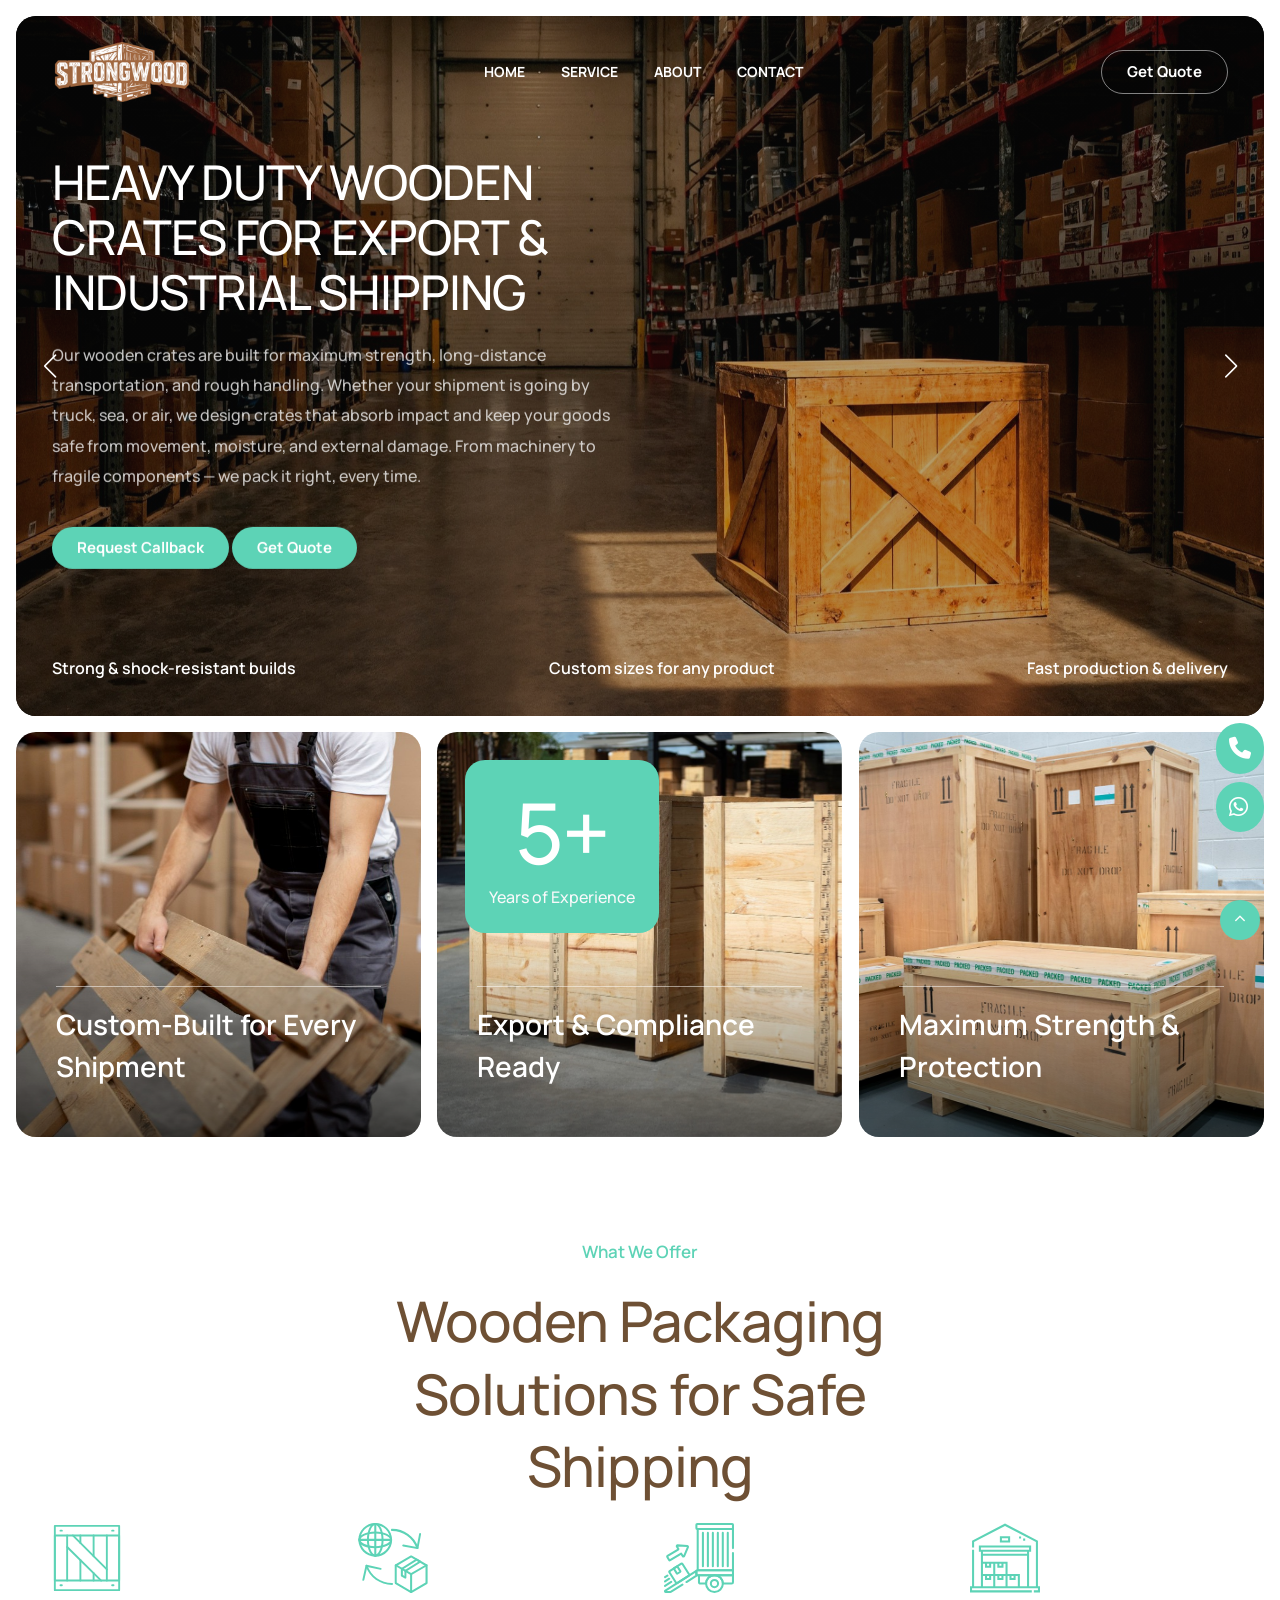
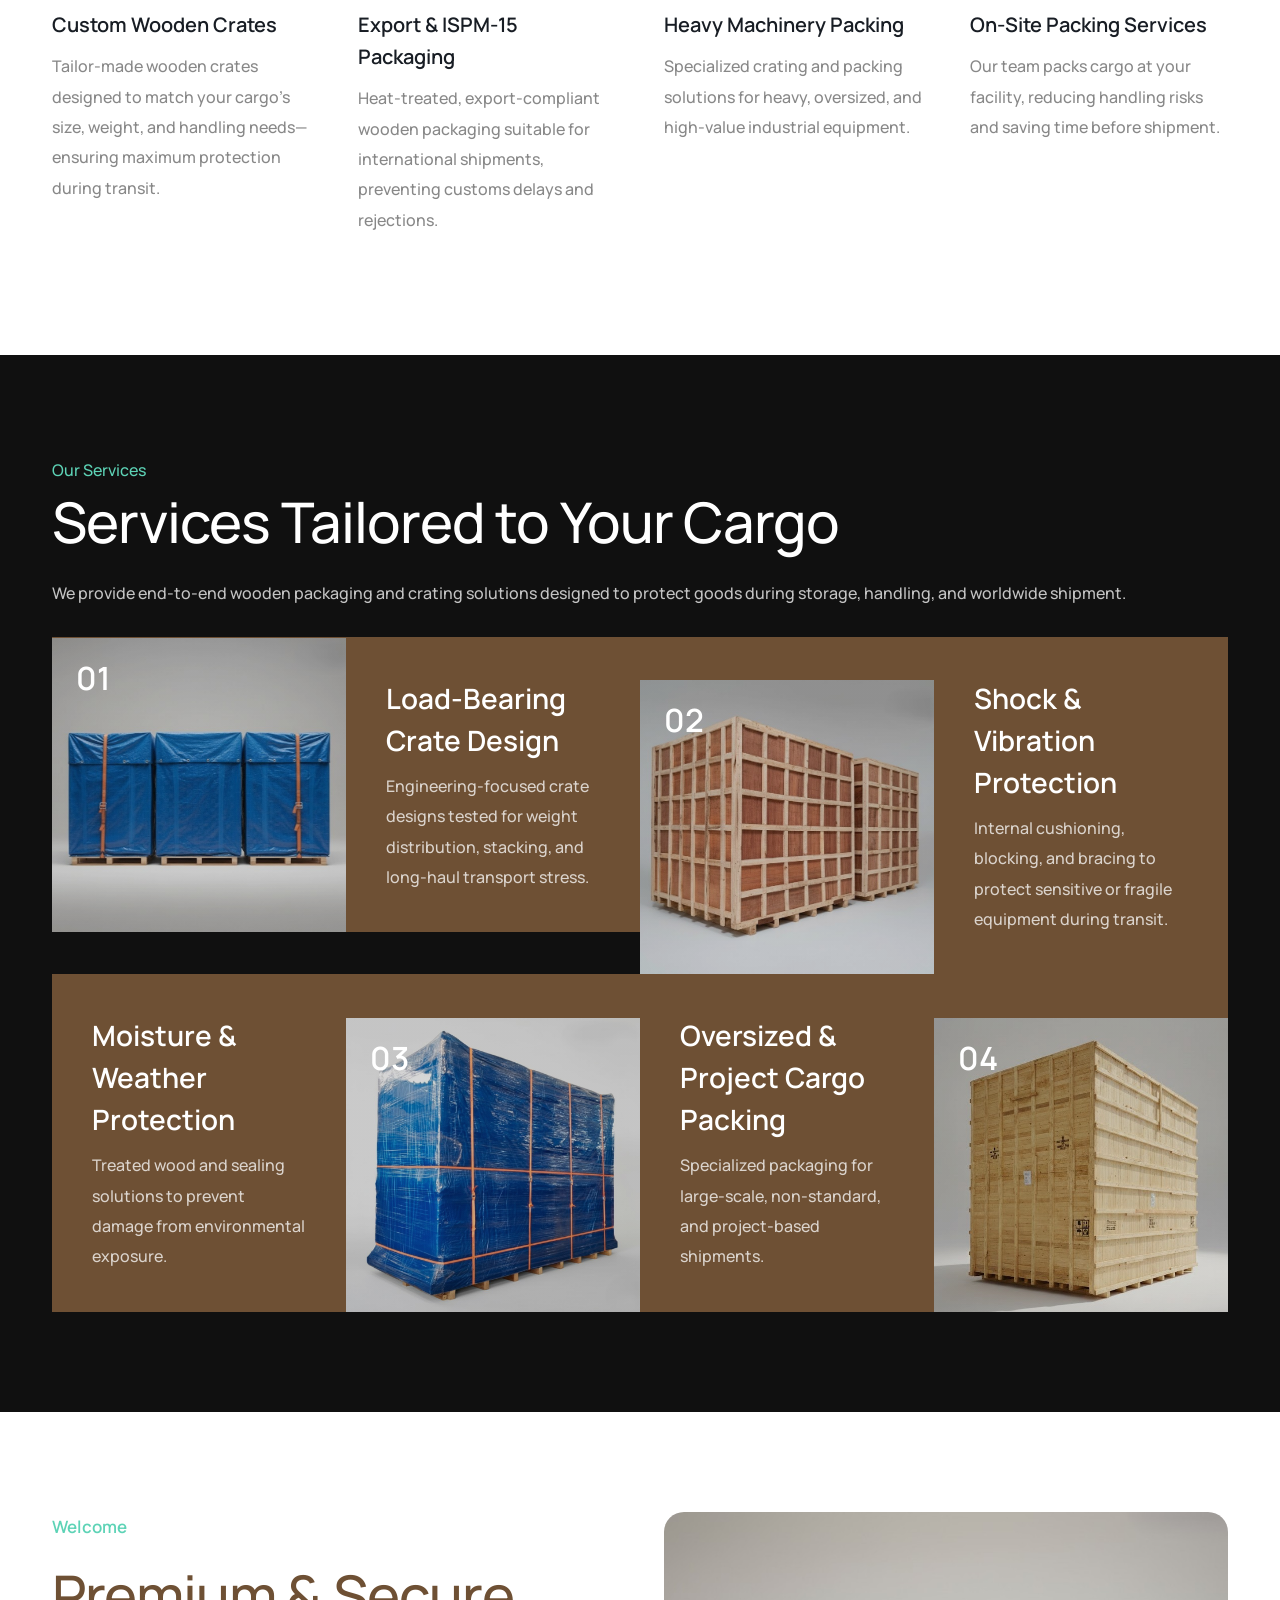
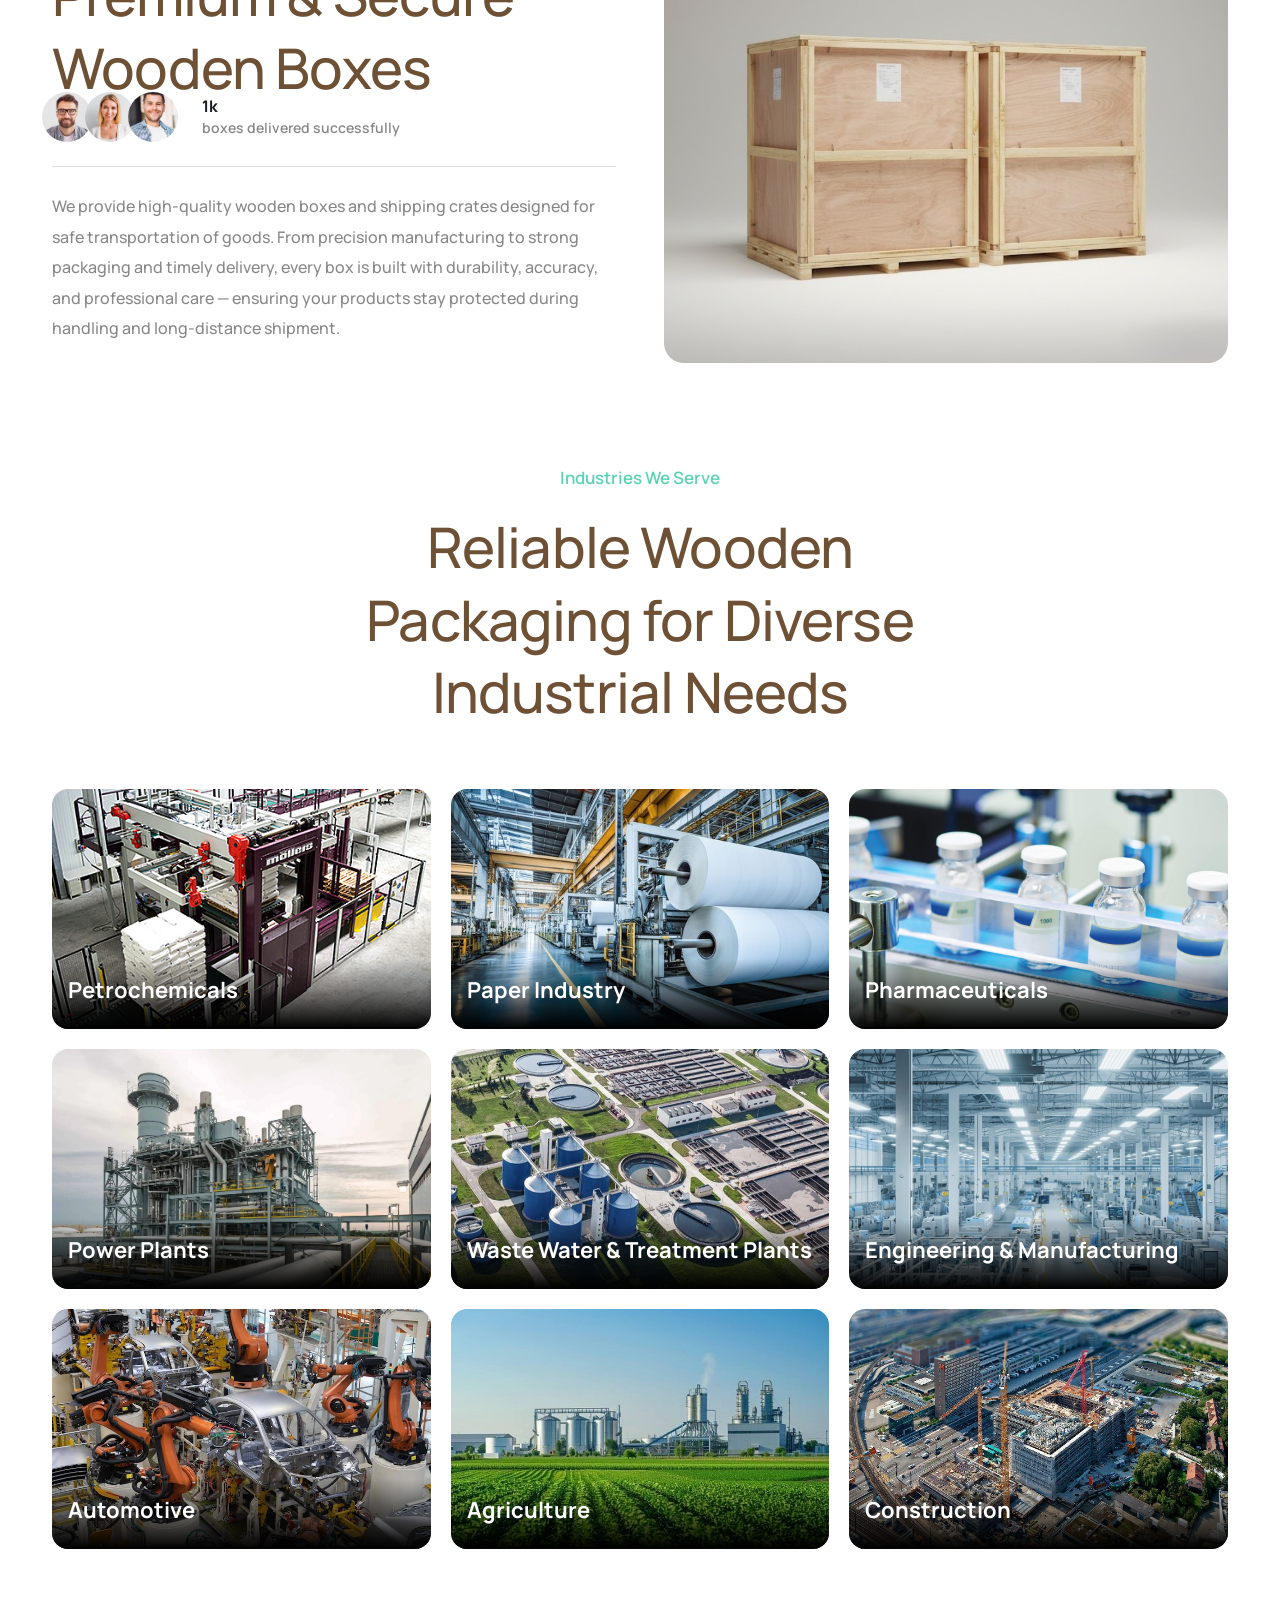
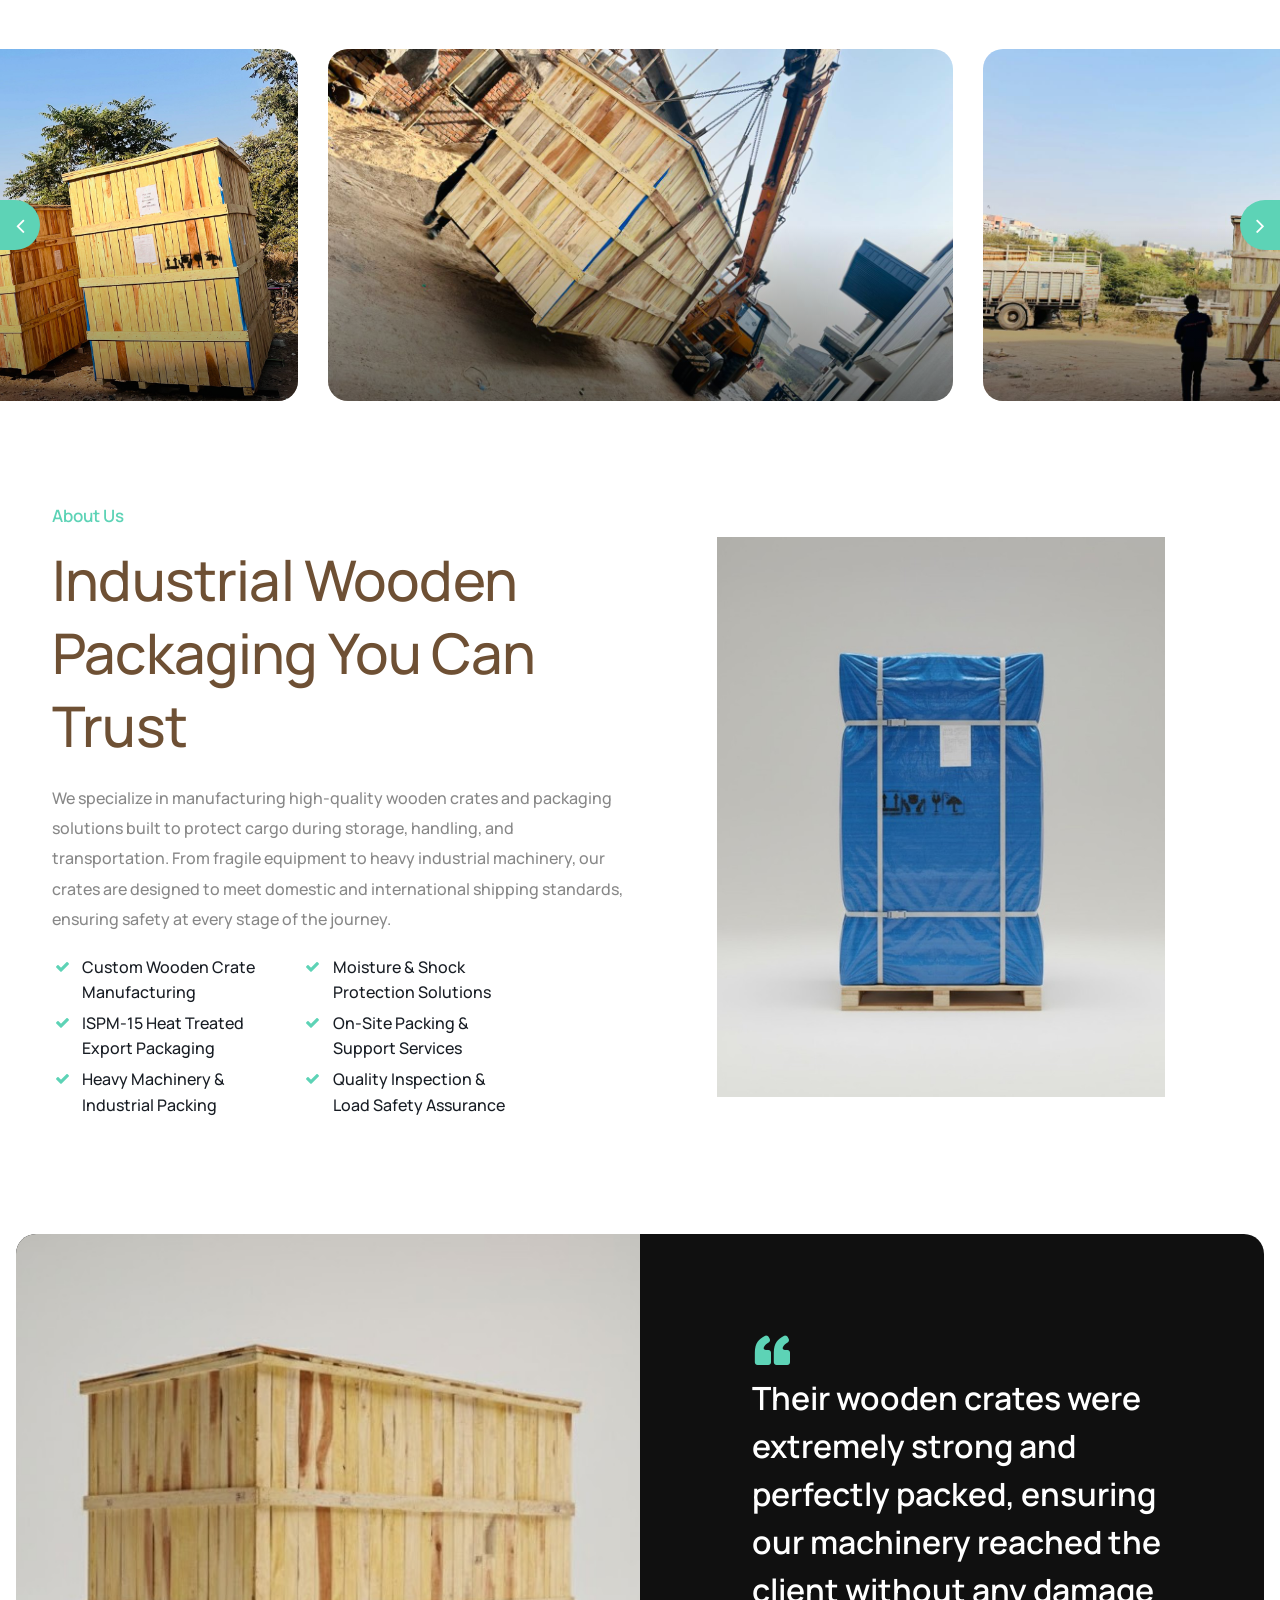
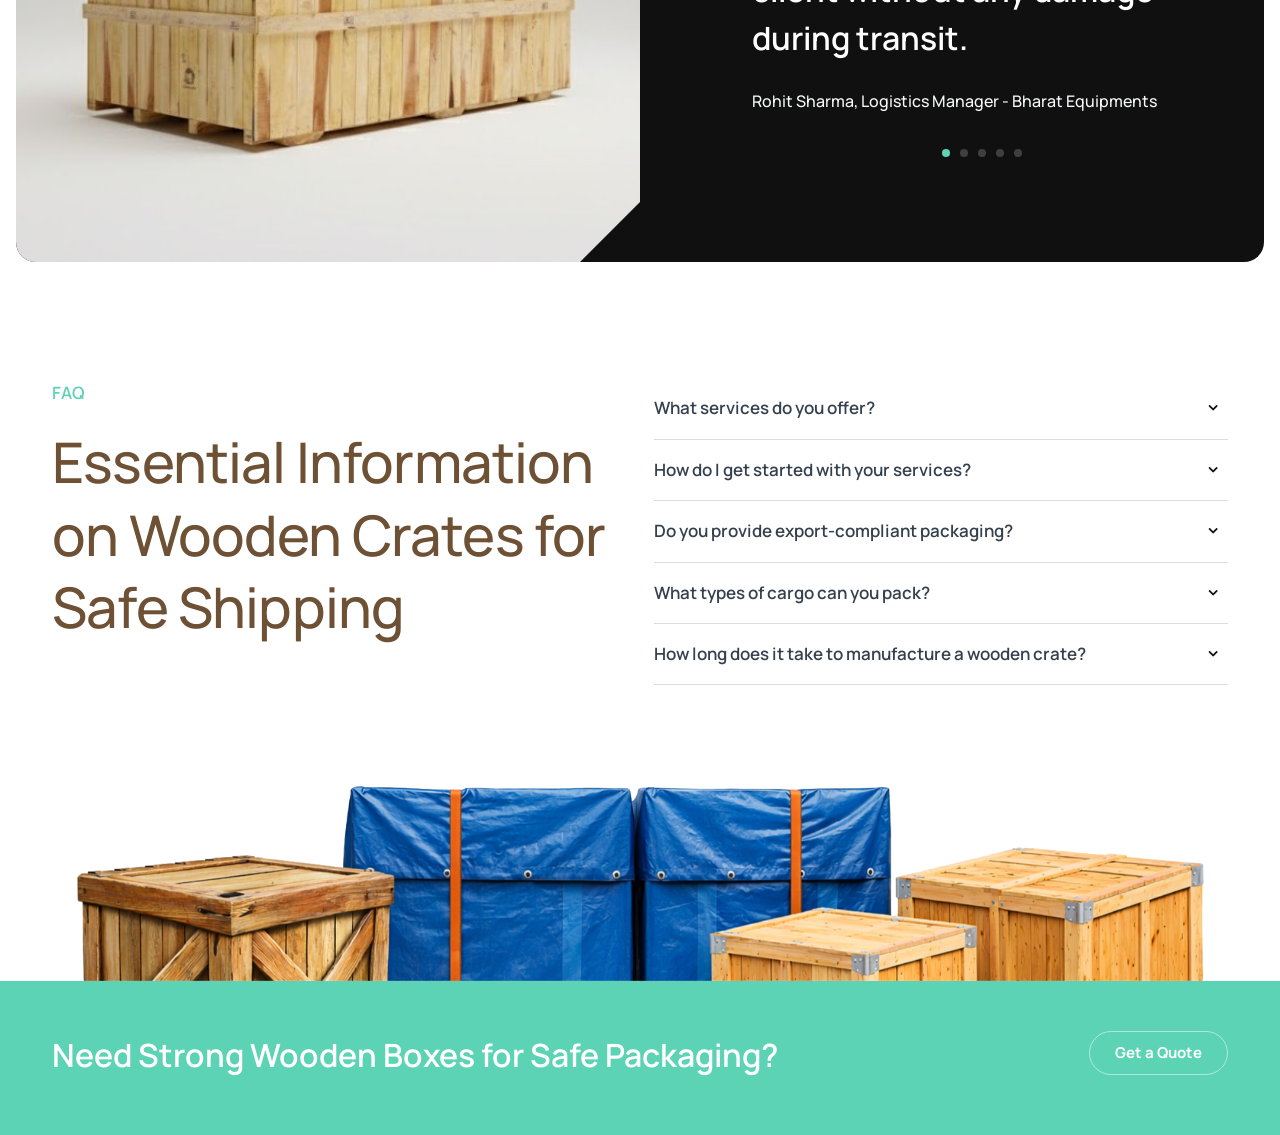
==== commit 419f0dec: "finalized" ====
--- a/index.html
+++ b/index.html
@@ -112,7 +112,7 @@
 
                             <!-- Slide 1 -->
                             <div class="swiper-slide">
-                                <div class="swiper-inner" data-bgimage="url(images/slider/slider1.jpg)">
+                                <div class="swiper-inner" data-bgimage="url(images/slider/slider2.jpg)">
                                     <div class="sw-caption">
                                         <div class="container">
                                             <div class="row gx-5 align-items-center justify-content-between">
@@ -174,30 +174,43 @@
                             </div>
 
                             <!-- Slide 2 -->
-                            <!-- <div class="swiper-slide">
-                                <div class="swiper-inner" data-bgimage="url(images/slider/a2.webp)">
+                            <div class="swiper-slide">
+                                <div class="swiper-inner" data-bgimage="url(images/slider/slider1.jpg)">
                                     <div class="sw-caption">
                                         <div class="container">
                                             <div class="row gx-5 align-items-center justify-content-between">
                                                 <div class="col-lg-6">
                                                     <div class="sw-text-wrapper">
-                                                        <h1 class="animated text-uppercase anim-order-1">Seamless Ship
-                                                            Freight for Global Trade</h1>
+                                                        <h1 class="animated text-uppercase anim-order-1 fs48">
+                                                            Heavy Duty Wooden Crates
+                                                            for Export & Industrial Shipping
+                                                        </h1>
 
                                                         <div class="animated anim-order-2">
-                                                            <p>We partner with leading international shipping lines to
-                                                                move your cargo across major trade routes. From full
-                                                                containers to consolidated loads, we provide dependable
-                                                                schedules and cost-efficient solutions worldwide.</p>
+                                                            <p class="heroP">
+                                                                Our wooden crates are built for maximum strength,
+                                                                long-distance transportation,
+                                                                and rough handling. Whether your shipment is going by
+                                                                truck, sea, or air, we design
+                                                                crates that absorb impact and keep your goods safe from
+                                                                movement, moisture, and
+                                                                external damage. From machinery to fragile components —
+                                                                we pack it right, every time.
+                                                            </p>
 
                                                             <div class="spacer-half"></div>
 
                                                             <a class="btn-main fx-slide animated fadeInUp anim-order-3"
-                                                                href="booking.html"><span>Book Shipment</span></a>
-
+                                                                style="background-color: #5DD3B6;"
+                                                                href="contact.html"><span>Request Callback</span></a>
+
+                                                            <a class="btn-main fx-slide animated fadeInUp anim-order-3"
+                                                                style="background-color: #5DD3B6;"
+                                                                href="contact.html"><span>Get Quote</span></a>
                                                         </div>
                                                     </div>
                                                 </div>
+
                                             </div>
                                         </div>
                                     </div>
@@ -208,16 +221,13 @@
                                                 <div class="col-lg-12">
                                                     <div class="d-flex justify-content-between">
                                                         <div>
-                                                            <h6>Worldwide Port Access</h6>
+                                                            <h6>Strong & shock-resistant builds</h6>
                                                         </div>
                                                         <div>
-                                                            <h6>Flexible Cargo Options</h6>
+                                                            <h6>Custom sizes for any product</h6>
                                                         </div>
                                                         <div>
-                                                            <h6>Secure Documentation</h6>
-                                                        </div>
-                                                        <div>
-                                                            <h6>On-Time Delivery</h6>
+                                                            <h6>Fast production & delivery</h6>
                                                         </div>
                                                     </div>
                                                 </div>
@@ -227,7 +237,8 @@
 
                                     <div class="sw-overlay op-4"></div>
                                 </div>
-                            </div> -->
+                            </div>
+
 
                         </div>
 
@@ -612,7 +623,7 @@
             <section id="section-why-choose-us" class="relative mx-3 rounded-1 overflow-hidden">
                 <!-- <div class="gradient-edge-top color h-50 op-2"></div> -->
                 <div class="container">
-                    <div class="row g-4 justify-content-center">
+                    <div class="row g-4 justify-content-center" style="margin-bottom: 40px;">
                         <div class="col-lg-7 text-center">
                             <div class="subtitle wow fadeInUp" style="color: #5DD3B6;">Industries We Serve</div>
                             <h2 class="split" data-wow-delay=".2s" style="color: #6E5034;">Reliable Wooden Packaging for
@@ -620,9 +631,156 @@
                         </div>
                     </div>
 
-                    <div class="row g-4">
-
-                        <div class="col-lg-4 col-md-6 wow fadeInUp">
+                    <style>
+                        .industryContainer {
+                            display: grid;
+                            grid-template-columns: repeat(3, 1fr);
+                            gap: 20px;
+                        }
+
+                        @media (max-width: 991px) {
+                            .industryContainer {
+                                grid-template-columns: repeat(2, 1fr);
+                            }
+                        }
+
+                        @media (max-width: 575px) {
+                            .industryContainer {
+                                grid-template-columns: repeat(1, 1fr);
+                            }
+                        }
+
+                        .industryCard {
+                            border-radius: 16px;
+                            overflow: hidden;
+                            min-height: 240px;
+                            margin-top: 0;
+                        }
+
+                        .industryCard .content {
+                            position: absolute;
+                            bottom: 0;
+                            left: 0;
+                            width: 100%;
+                            background-image: linear-gradient(to bottom, rgba(0, 0, 0, 0), rgba(0, 0, 0, 1));
+                            padding: 16px;
+                        }
+
+                        .industryCard .content .title {
+                            color: white;
+                            font-size: 22px;
+                            font-weight: 700;
+                            margin-bottom: 8px;
+                        }
+
+                        .industryCard .content .desc {
+                            margin-bottom: 0;
+                            line-height: 20px;
+                            color: rgba(255, 255, 255, 0.75);
+                            font-weight: 300;
+                            max-height: 0;
+                            overflow: hidden;
+
+                            opacity: 0;
+                            transition: max-height 0.4s ease, opacity 0.3s ease;
+                        }
+
+                        .industryCard:hover .content .desc {
+                            max-height: 200px;
+                            opacity: 1;
+                        }
+                    </style>
+
+                    <div class="industryContainer">
+
+                        <div class="industryCard wow fadeInUp relative"
+                            style="background-image: url('./images/industries/petrochemicals.jpg');">
+                            <div class="content">
+                                <p class="title">Petrochemicals</p>
+                                <p class="desc">Heavy-duty crates built for valves, pipelines, pumps, and sensitive
+                                    petrochemical
+                                    equipment—designed to handle rough transit and extreme handling conditions.</p>
+                            </div>
+                        </div>
+                        <div class="industryCard wow fadeInUp relative"
+                            style="background-image: url('./images/industries/paper.jpg');">
+                            <div class="content">
+                                <p class="title">Paper Industry</p>
+                                <p class="desc">Strong wooden packaging for rollers, blades, machine parts, and
+                                    spares—ensuring moisture-safe and impact-resistant shipping for paper manufacturing
+                                    units.</p>
+                            </div>
+                        </div>
+
+                        <div class="industryCard wow fadeInUp relative"
+                            style="background-image: url('./images/industries/pharmaceuticals.jpg');">
+                            <div class="content">
+                                <p class="title">Pharmaceuticals</p>
+                                <p class="desc">Precision crating and export-grade packaging for pharma machinery and
+                                    equipment—clean, safe, and compliant for national and international shipments.</p>
+                            </div>
+                        </div>
+
+                        <div class="industryCard wow fadeInUp relative"
+                            style="background-image: url('./images/industries/power.jpg');">
+                            <div class="content">
+                                <p class="title">Power Plants</p>
+                                <p class="desc">Reliable crating solutions for turbines, generators, control panels,
+                                    motors, and electrical spares—built to protect high-value assets during
+                                    long-distance transport.</p>
+                            </div>
+                        </div>
+
+                        <div class="industryCard wow fadeInUp relative"
+                            style="background-image: url('./images/industries/water.jpg');">
+                            <div class="content">
+                                <p class="title">Waste Water & Treatment Plants</p>
+                                <p class="desc">Custom wooden crates for pumps, blowers, filters, and treatment
+                                    machinery—reinforced for heavy loads and safe installation-ready delivery.</p>
+                            </div>
+                        </div>
+
+                        <div class="industryCard wow fadeInUp relative"
+                            style="background-image: url('./images/industries/manufacturing.jpg');">
+                            <div class="content">
+                                <p class="title">Engineering & Manufacturing</p>
+                                <p class="desc">Industrial packaging for fabricated components, machinery spares, tools,
+                                    and assemblies—built for maximum protection during transport, storage, and export.
+                                </p>
+                            </div>
+                        </div>
+
+                        <div class="industryCard wow fadeInUp relative"
+                            style="background-image: url('./images/industries/automotive.jpg');">
+                            <div class="content">
+                                <p class="title">Automotive</p>
+                                <p class="desc">Protective wooden crates for engines, gearboxes, axles, and auto
+                                    components—ensuring damage-free delivery to OEMs, suppliers, and service centers.
+                                </p>
+                            </div>
+                        </div>
+
+                        <div class="industryCard wow fadeInUp relative"
+                            style="background-image: url('./images/industries/agriculture.jpg');">
+                            <div class="content">
+                                <p class="title">Agriculture</p>
+                                <p class="desc">Safe and durable packaging for agricultural machinery parts, tools, and
+                                    equipment—built to withstand long transit and rough handling in rural logistics.</p>
+                            </div>
+                        </div>
+
+                        <div class="industryCard wow fadeInUp relative"
+                            style="background-image: url('./images/industries/contruction.jpg');">
+                            <div class="content">
+                                <p class="title">Construction</p>
+                                <p class="desc">Heavy-duty wooden crating for construction equipment, tools, and
+                                    hardware—ideal for transporting bulky, high-weight materials safely to project
+                                    sites.</p>
+                            </div>
+                        </div>
+
+
+                        <!-- <div class="col-lg-4 col-md-6 wow fadeInUp">
                             <div class="relative">
                                 <i class="abs fs-40 p-4 icon_check rounded-1 text-light"
                                     style="background-color: #5DD3B6;"></i>
@@ -632,11 +790,11 @@
                                         equipment—designed to handle rough transit and extreme handling conditions.</p>
                                 </div>
                             </div>
-                        </div>
-
-                        <div class="col-lg-4 col-md-6 wow fadeInUp">
+                        </div> -->
+
+                        <!-- <div class="col-lg-4 col-md-6 wow fadeInUp">
                             <div class="relative">
-                                <i class="abs fs-40 p-4 icon_check rounded-1 text-light"
+                                <i class="abs fs-40  p-4 icon_check rounded-1 text-light"
                                     style="background-color: #5DD3B6;"></i>
                                 <div class="ps-100 ms-4">
                                     <h4>Paper Industry</h4>
@@ -732,13 +890,103 @@
                                         for transporting bulky, high-weight materials safely to project sites.</p>
                                 </div>
                             </div>
-                        </div>
+                        </div> -->
 
                     </div>
                 </div>
             </section>
 
-
+            <section class="pt-0 overflow-hidden">
+
+                <div class="container-fluid">
+                    <div class="row">
+                        <div class="col-lg-12">
+                            <div class="owl-custom-nav menu-float" data-target="#carousel-1">
+                                <a class="btn-next"></a>
+                                <a class="btn-prev"></a>
+
+                                <div id="carousel-1" class="owl-2-cols-center owl-carousel owl-theme">
+
+                                    <div class="item">
+                                        <div>
+                                            <div class="hover rounded-1 relative overflow-hidden text-light">
+                                                <!-- <div class="abs p-40 bottom-0 z-3 w-50">
+                                                    <h3>Advanced Real Time Tracking System</h3>
+                                                    <p class="mb-0 hover-mh-60">Home Installation</p>
+                                                </div> -->
+                                                <img src="images/product1.jpeg" class="w-100 hover-scale-1-2" alt="">
+                                                <div class="gradient-edge-bottom h-50 op-5"></div>
+                                            </div>
+                                        </div>
+                                    </div>
+                                    <div class="item">
+                                        <div>
+                                            <div class="hover rounded-1 relative overflow-hidden text-light">
+                                                <!-- <div class="abs p-40 bottom-0 z-3 w-50">
+                                                    <h3>Advanced Real Time Tracking System</h3>
+                                                    <p class="mb-0 hover-mh-60">Home Installation</p>
+                                                </div> -->
+                                                <img src="images/product2.jpeg" class="w-100 hover-scale-1-2" alt="">
+                                                <div class="gradient-edge-bottom h-50 op-5"></div>
+                                            </div>
+                                        </div>
+                                    </div>
+                                    <div class="item">
+                                        <div>
+                                            <div class="hover rounded-1 relative overflow-hidden text-light">
+                                                <!-- <div class="abs p-40 bottom-0 z-3 w-50">
+                                                    <h3>Advanced Real Time Tracking System</h3>
+                                                    <p class="mb-0 hover-mh-60">Home Installation</p>
+                                                </div> -->
+                                                <img src="images/product3.jpeg" class="w-100 hover-scale-1-2" alt="">
+                                                <div class="gradient-edge-bottom h-50 op-5"></div>
+                                            </div>
+                                        </div>
+                                    </div>
+                                    <div class="item">
+                                        <div>
+                                            <div class="hover rounded-1 relative overflow-hidden text-light">
+                                                <!-- <div class="abs p-40 bottom-0 z-3 w-50">
+                                                    <h3>Advanced Real Time Tracking System</h3>
+                                                    <p class="mb-0 hover-mh-60">Home Installation</p>
+                                                </div> -->
+                                                <img src="images/product4.jpeg" class="w-100 hover-scale-1-2" alt="">
+                                                <div class="gradient-edge-bottom h-50 op-5"></div>
+                                            </div>
+                                        </div>
+                                    </div>
+                                    <div class="item">
+                                        <div>
+                                            <div class="hover rounded-1 relative overflow-hidden text-light">
+                                                <!-- <div class="abs p-40 bottom-0 z-3 w-50">
+                                                    <h3>Advanced Real Time Tracking System</h3>
+                                                    <p class="mb-0 hover-mh-60">Home Installation</p>
+                                                </div> -->
+                                                <img src="images/product5.jpeg" class="w-100 hover-scale-1-2" alt="">
+                                                <div class="gradient-edge-bottom h-50 op-5"></div>
+                                            </div>
+                                        </div>
+                                    </div>
+                                    <div class="item">
+                                        <div>
+                                            <div class="hover rounded-1 relative overflow-hidden text-light">
+                                                <!-- <div class="abs p-40 bottom-0 z-3 w-50">
+                                                    <h3>Advanced Real Time Tracking System</h3>
+                                                    <p class="mb-0 hover-mh-60">Home Installation</p>
+                                                </div> -->
+                                                <img src="images/product6.jpeg" class="w-100 hover-scale-1-2" alt="">
+                                                <div class="gradient-edge-bottom h-50 op-5"></div>
+                                            </div>
+                                        </div>
+                                    </div>
+
+                                </div>
+                            </div>
+                        </div>
+                    </div>
+                </div>
+
+            </section>
 
             <section id="section-about" class="relative pt-0">
                 <div class="container">
@@ -782,62 +1030,6 @@
                     </div>
                 </div>
             </section>
-
-            <!-- <section class="pt-0 overflow-hidden">
-
-                <div class="container-fluid">
-                    <div class="row">
-                        <div class="col-lg-12">
-                            <div class="owl-custom-nav menu-float" data-target="#carousel-1">
-                                <a class="btn-next"></a>
-                                <a class="btn-prev"></a>
-
-                                <div id="carousel-1" class="owl-2-cols-center owl-carousel owl-theme">
-
-                                    <div class="item">
-                                        <a href="about.html">
-                                            <div class="hover rounded-1 relative overflow-hidden text-light">
-                                                <div class="abs p-40 bottom-0 z-3 w-50">
-                                                    <h3>Advanced Real Time Tracking System</h3>
-                                                    <p class="mb-0 hover-mh-60">Home Installation</p>
-                                                </div>
-                                                <img src="images/misc/l1.webp" class="w-100 hover-scale-1-2" alt="">
-                                                <div class="gradient-edge-bottom h-50 op-5"></div>
-                                            </div>
-                                        </a>
-                                    </div>
-                                    <div class="item">
-                                        <a href="about.html">
-                                            <div class="hover rounded-1 relative overflow-hidden text-light">
-                                                <div class="abs p-40 bottom-0 z-3 w-50">
-                                                    <h3>Advanced Real Time Tracking System</h3>
-                                                    <p class="mb-0 hover-mh-60">Home Installation</p>
-                                                </div>
-                                                <img src="images/misc/l2.webp" class="w-100 hover-scale-1-2" alt="">
-                                                <div class="gradient-edge-bottom h-50 op-5"></div>
-                                            </div>
-                                        </a>
-                                    </div>
-                                    <div class="item">
-                                        <a href="about.html">
-                                            <div class="hover rounded-1 relative overflow-hidden text-light">
-                                                <div class="abs p-40 bottom-0 z-3 w-50">
-                                                    <h3>Advanced Real Time Tracking System</h3>
-                                                    <p class="mb-0 hover-mh-60">Home Installation</p>
-                                                </div>
-                                                <img src="images/misc/l3.webp" class="w-100 hover-scale-1-2" alt="">
-                                                <div class="gradient-edge-bottom h-50 op-5"></div>
-                                            </div>
-                                        </a>
-                                    </div>
-
-                                </div>
-                            </div>
-                        </div>
-                    </div>
-                </div>
-
-            </section> -->
 
             <section class="text-light bg-dark no-top no-bottom overflow-hidden mx-3 mb-3 rounded-1">
                 <div class="container-fluid position-relative half-fluid">
